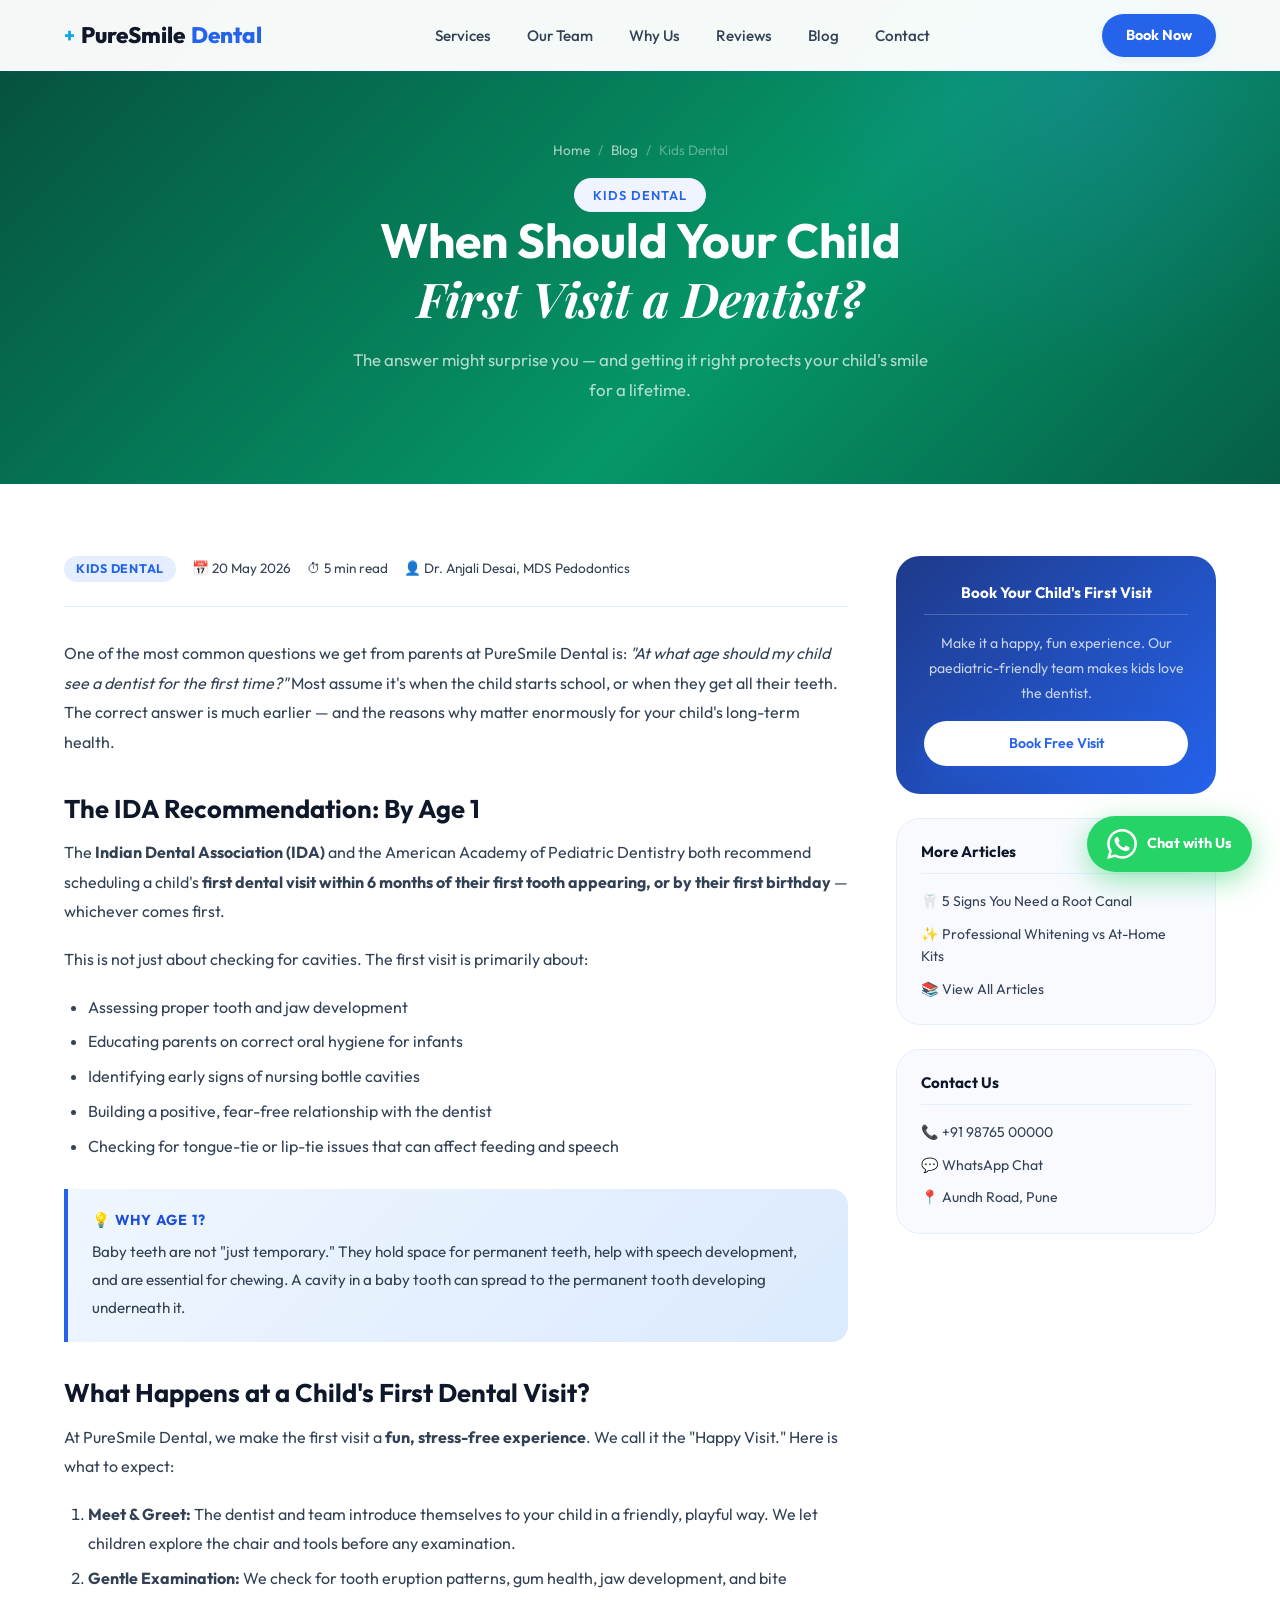
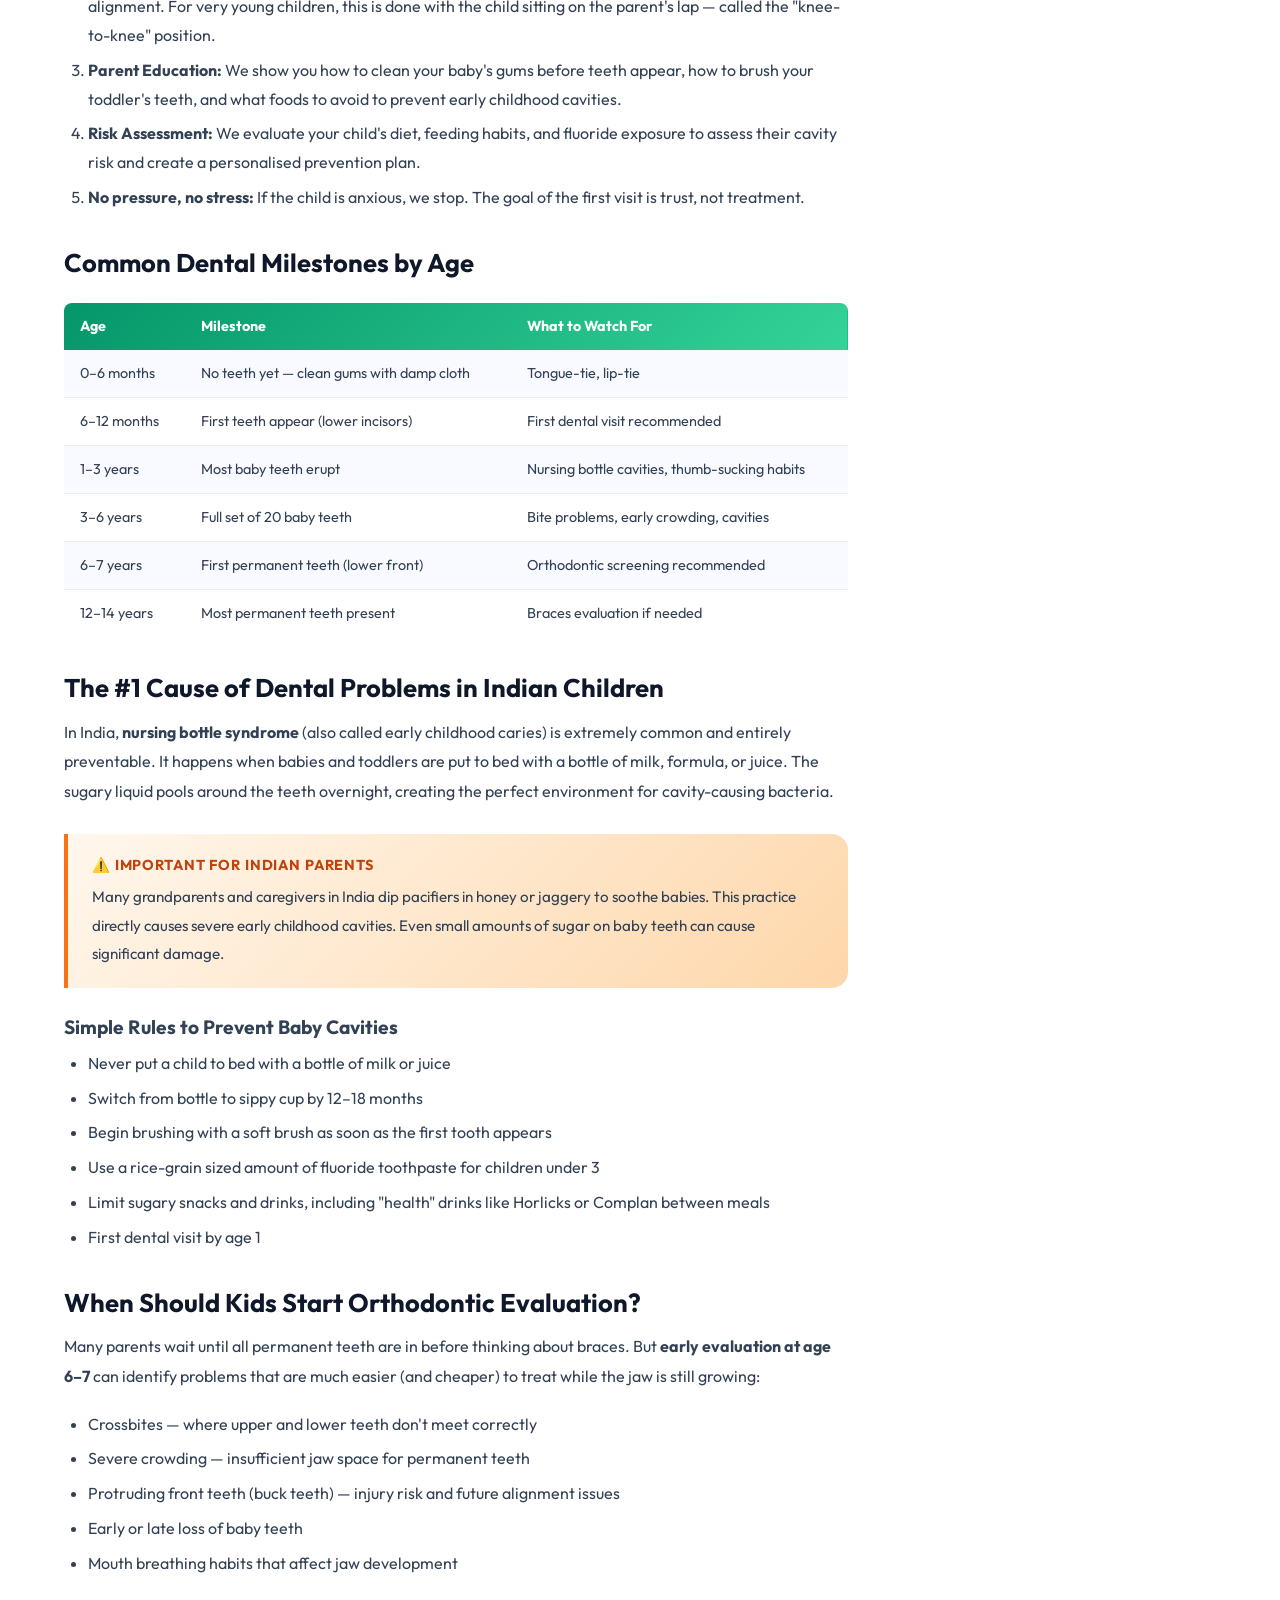
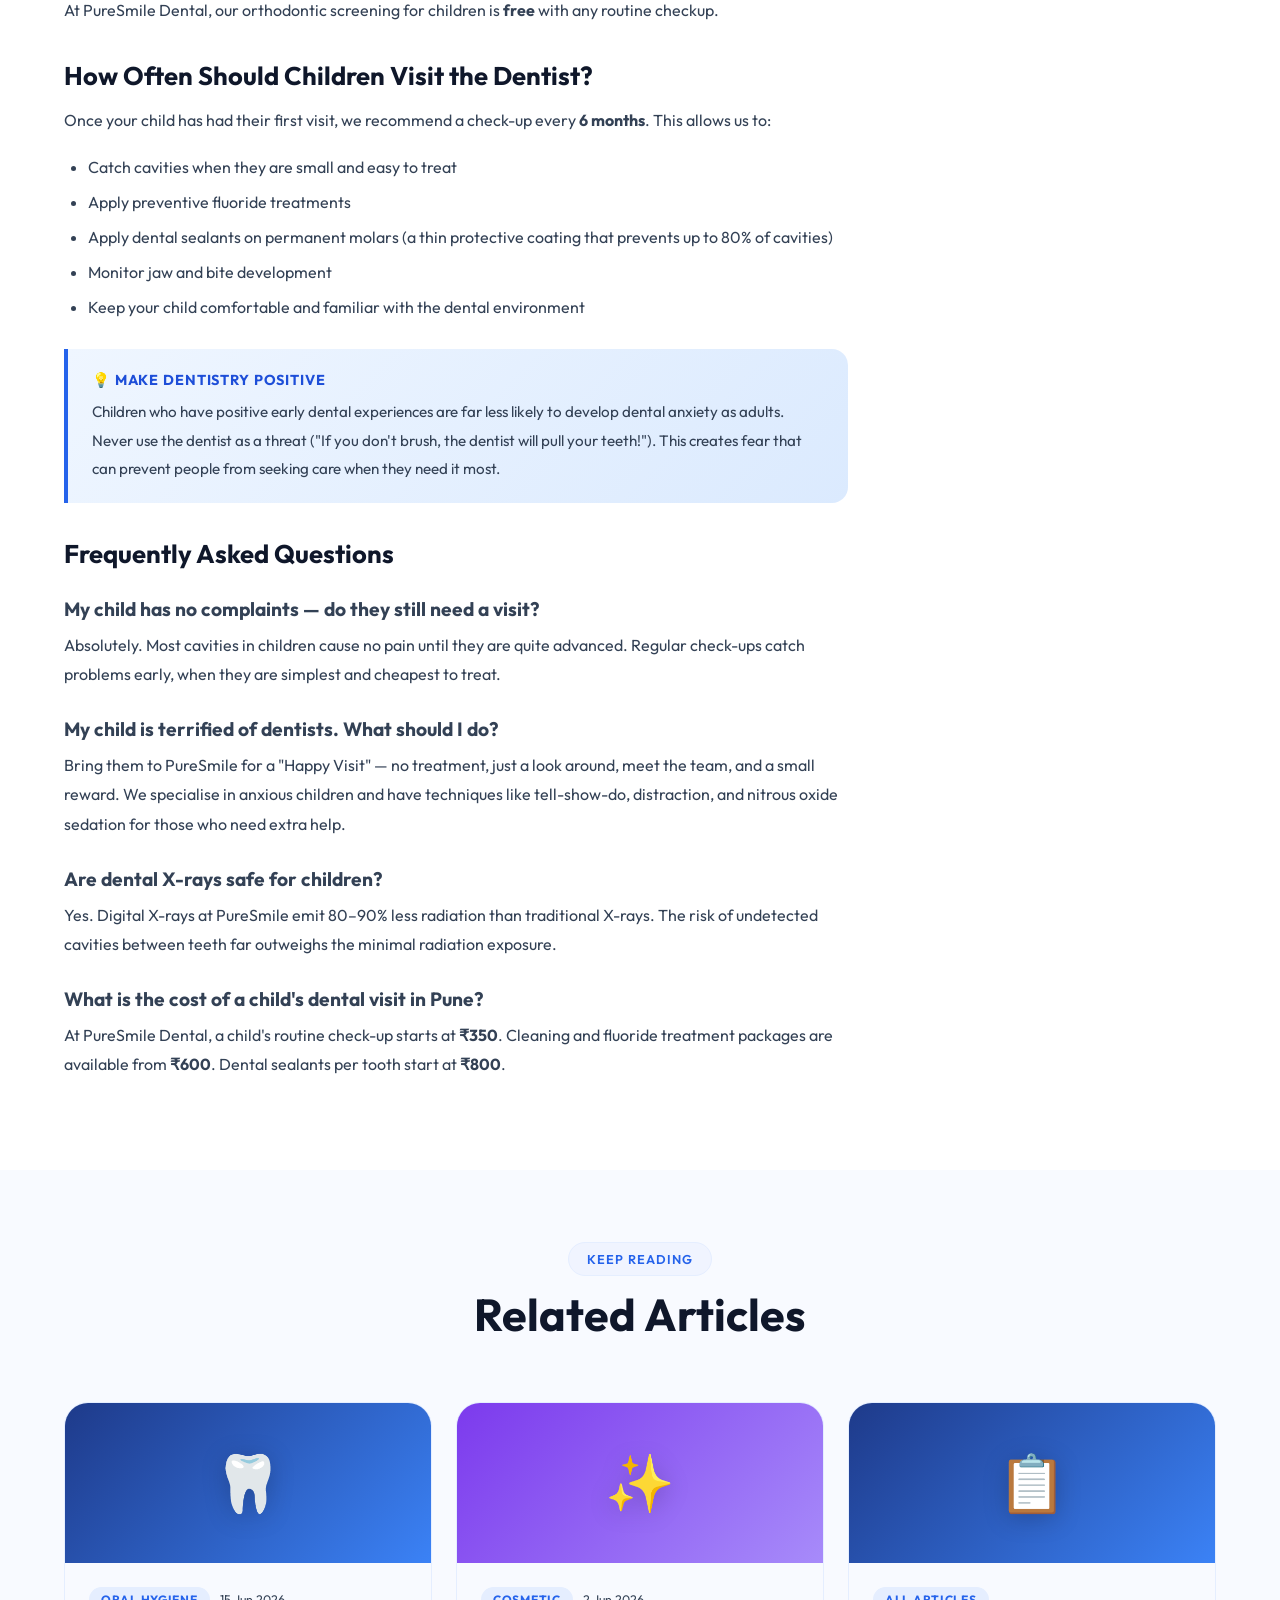
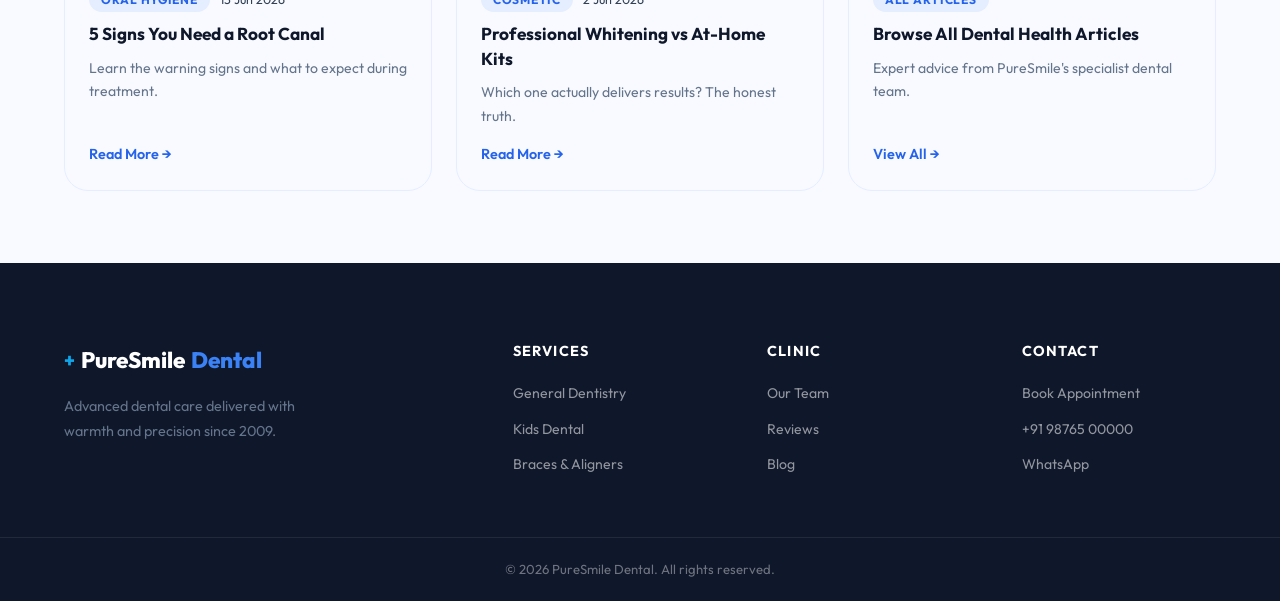
==== blog-kids-dental.html @ 4fa4e4ba "feat: add team, kids dental article, fix all index links" ====
<!DOCTYPE html>
<html lang="en">
<head>
  <meta charset="UTF-8" /><meta name="viewport" content="width=device-width, initial-scale=1.0" />
  <title>When Should Your Child First Visit a Dentist? | PureSmile Dental Pune</title>
  <meta name="description" content="The Indian Dental Association recommends a child's first dental visit by age 1. Learn why early dental care prevents cavities, fixes bite issues, and builds lifelong oral health habits." />
  <link rel="preconnect" href="https://fonts.googleapis.com" />
  <link href="https://fonts.googleapis.com/css2?family=Outfit:wght@300;400;500;600;700;800&family=Playfair+Display:ital,wght@0,600;1,600&display=swap" rel="stylesheet" />
  <link rel="stylesheet" href="style.css" /><link rel="stylesheet" href="inner.css" />
</head>
<body>
  <nav class="nav inner-nav" id="navbar">
    <div class="nav-container">
      <a href="index.html" class="nav-logo"><span class="logo-icon">+</span> PureSmile<span class="logo-accent">Dental</span></a>
      <ul class="nav-links" id="navLinks">
        <li><a href="index.html#services">Services</a></li>
        <li><a href="team.html">Our Team</a></li>
        <li><a href="index.html#why-us">Why Us</a></li>
        <li><a href="index.html#testimonials">Reviews</a></li>
        <li><a href="blog.html">Blog</a></li>
        <li><a href="index.html#contact">Contact</a></li>
      </ul>
      <a href="index.html#booking" class="nav-cta">Book Now</a>
      <button class="nav-hamburger" id="hamburger" aria-label="Open menu"><span></span><span></span><span></span></button>
    </div>
  </nav>

  <div class="page-hero" style="background:linear-gradient(135deg,#064E3B 0%,#059669 60%,#065F46 100%);">
    <div class="container">
      <div class="breadcrumb"><a href="index.html">Home</a><span>/</span><a href="blog.html">Blog</a><span>/</span><span>Kids Dental</span></div>
      <span class="section-tag">Kids Dental</span>
      <h1>When Should Your Child<br/><em style="font-family:'Playfair Display',serif;">First Visit a Dentist?</em></h1>
      <p>The answer might surprise you — and getting it right protects your child's smile for a lifetime.</p>
    </div>
  </div>

  <div class="container">
    <div class="article-wrap">
      <article class="article-body">
        <div class="article-meta-bar">
          <span class="blog-tag">Kids Dental</span>
          <span class="meta-item">&#x1F4C5; 20 May 2026</span>
          <span class="meta-item">&#x23F1; 5 min read</span>
          <span class="meta-item">&#x1F464; Dr. Anjali Desai, MDS Pedodontics</span>
        </div>

        <p>One of the most common questions we get from parents at PureSmile Dental is: <em>"At what age should my child see a dentist for the first time?"</em> Most assume it's when the child starts school, or when they get all their teeth. The correct answer is much earlier — and the reasons why matter enormously for your child's long-term health.</p>

        <h2>The IDA Recommendation: By Age 1</h2>
        <p>The <strong>Indian Dental Association (IDA)</strong> and the American Academy of Pediatric Dentistry both recommend scheduling a child's <strong>first dental visit within 6 months of their first tooth appearing, or by their first birthday</strong> — whichever comes first.</p>
        <p>This is not just about checking for cavities. The first visit is primarily about:</p>
        <ul>
          <li>Assessing proper tooth and jaw development</li>
          <li>Educating parents on correct oral hygiene for infants</li>
          <li>Identifying early signs of nursing bottle cavities</li>
          <li>Building a positive, fear-free relationship with the dentist</li>
          <li>Checking for tongue-tie or lip-tie issues that can affect feeding and speech</li>
        </ul>

        <div class="article-tip">
          <strong>&#x1F4A1; Why Age 1?</strong>
          <p>Baby teeth are not "just temporary." They hold space for permanent teeth, help with speech development, and are essential for chewing. A cavity in a baby tooth can spread to the permanent tooth developing underneath it.</p>
        </div>

        <h2>What Happens at a Child's First Dental Visit?</h2>
        <p>At PureSmile Dental, we make the first visit a <strong>fun, stress-free experience</strong>. We call it the "Happy Visit." Here is what to expect:</p>
        <ol>
          <li><strong>Meet &amp; Greet:</strong> The dentist and team introduce themselves to your child in a friendly, playful way. We let children explore the chair and tools before any examination.</li>
          <li><strong>Gentle Examination:</strong> We check for tooth eruption patterns, gum health, jaw development, and bite alignment. For very young children, this is done with the child sitting on the parent's lap — called the "knee-to-knee" position.</li>
          <li><strong>Parent Education:</strong> We show you how to clean your baby's gums before teeth appear, how to brush your toddler's teeth, and what foods to avoid to prevent early childhood cavities.</li>
          <li><strong>Risk Assessment:</strong> We evaluate your child's diet, feeding habits, and fluoride exposure to assess their cavity risk and create a personalised prevention plan.</li>
          <li><strong>No pressure, no stress:</strong> If the child is anxious, we stop. The goal of the first visit is trust, not treatment.</li>
        </ol>

        <h2>Common Dental Milestones by Age</h2>
        <div style="overflow-x:auto;margin:24px 0;">
          <table style="width:100%;border-collapse:collapse;font-size:0.9rem;">
            <thead><tr style="background:linear-gradient(135deg,#059669,#34D399);color:white;">
              <th style="padding:12px 16px;text-align:left;border-radius:8px 0 0 0;">Age</th>
              <th style="padding:12px 16px;text-align:left;">Milestone</th>
              <th style="padding:12px 16px;text-align:left;border-radius:0 8px 0 0;">What to Watch For</th>
            </tr></thead>
            <tbody>
              <tr style="background:var(--off-white);"><td style="padding:12px 16px;border-bottom:1px solid var(--gray-100);">0–6 months</td><td style="padding:12px 16px;border-bottom:1px solid var(--gray-100);">No teeth yet — clean gums with damp cloth</td><td style="padding:12px 16px;border-bottom:1px solid var(--gray-100);">Tongue-tie, lip-tie</td></tr>
              <tr><td style="padding:12px 16px;border-bottom:1px solid var(--gray-100);">6–12 months</td><td style="padding:12px 16px;border-bottom:1px solid var(--gray-100);">First teeth appear (lower incisors)</td><td style="padding:12px 16px;border-bottom:1px solid var(--gray-100);">First dental visit recommended</td></tr>
              <tr style="background:var(--off-white);"><td style="padding:12px 16px;border-bottom:1px solid var(--gray-100);">1–3 years</td><td style="padding:12px 16px;border-bottom:1px solid var(--gray-100);">Most baby teeth erupt</td><td style="padding:12px 16px;border-bottom:1px solid var(--gray-100);">Nursing bottle cavities, thumb-sucking habits</td></tr>
              <tr><td style="padding:12px 16px;border-bottom:1px solid var(--gray-100);">3–6 years</td><td style="padding:12px 16px;border-bottom:1px solid var(--gray-100);">Full set of 20 baby teeth</td><td style="padding:12px 16px;border-bottom:1px solid var(--gray-100);">Bite problems, early crowding, cavities</td></tr>
              <tr style="background:var(--off-white);"><td style="padding:12px 16px;border-bottom:1px solid var(--gray-100);">6–7 years</td><td style="padding:12px 16px;border-bottom:1px solid var(--gray-100);">First permanent teeth (lower front)</td><td style="padding:12px 16px;border-bottom:1px solid var(--gray-100);">Orthodontic screening recommended</td></tr>
              <tr><td style="padding:12px 16px;">12–14 years</td><td style="padding:12px 16px;">Most permanent teeth present</td><td style="padding:12px 16px;">Braces evaluation if needed</td></tr>
            </tbody>
          </table>
        </div>

        <h2>The #1 Cause of Dental Problems in Indian Children</h2>
        <p>In India, <strong>nursing bottle syndrome</strong> (also called early childhood caries) is extremely common and entirely preventable. It happens when babies and toddlers are put to bed with a bottle of milk, formula, or juice. The sugary liquid pools around the teeth overnight, creating the perfect environment for cavity-causing bacteria.</p>

        <div class="article-warning">
          <strong>&#x26A0;&#xFE0F; Important for Indian Parents</strong>
          <p>Many grandparents and caregivers in India dip pacifiers in honey or jaggery to soothe babies. This practice directly causes severe early childhood cavities. Even small amounts of sugar on baby teeth can cause significant damage.</p>
        </div>

        <h3>Simple Rules to Prevent Baby Cavities</h3>
        <ul>
          <li>Never put a child to bed with a bottle of milk or juice</li>
          <li>Switch from bottle to sippy cup by 12–18 months</li>
          <li>Begin brushing with a soft brush as soon as the first tooth appears</li>
          <li>Use a rice-grain sized amount of fluoride toothpaste for children under 3</li>
          <li>Limit sugary snacks and drinks, including "health" drinks like Horlicks or Complan between meals</li>
          <li>First dental visit by age 1</li>
        </ul>

        <h2>When Should Kids Start Orthodontic Evaluation?</h2>
        <p>Many parents wait until all permanent teeth are in before thinking about braces. But <strong>early evaluation at age 6–7</strong> can identify problems that are much easier (and cheaper) to treat while the jaw is still growing:</p>
        <ul>
          <li>Crossbites — where upper and lower teeth don't meet correctly</li>
          <li>Severe crowding — insufficient jaw space for permanent teeth</li>
          <li>Protruding front teeth (buck teeth) — injury risk and future alignment issues</li>
          <li>Early or late loss of baby teeth</li>
          <li>Mouth breathing habits that affect jaw development</li>
        </ul>
        <p>At PureSmile Dental, our orthodontic screening for children is <strong>free</strong> with any routine checkup.</p>

        <h2>How Often Should Children Visit the Dentist?</h2>
        <p>Once your child has had their first visit, we recommend a check-up every <strong>6 months</strong>. This allows us to:</p>
        <ul>
          <li>Catch cavities when they are small and easy to treat</li>
          <li>Apply preventive fluoride treatments</li>
          <li>Apply dental sealants on permanent molars (a thin protective coating that prevents up to 80% of cavities)</li>
          <li>Monitor jaw and bite development</li>
          <li>Keep your child comfortable and familiar with the dental environment</li>
        </ul>

        <div class="article-tip">
          <strong>&#x1F4A1; Make Dentistry Positive</strong>
          <p>Children who have positive early dental experiences are far less likely to develop dental anxiety as adults. Never use the dentist as a threat ("If you don't brush, the dentist will pull your teeth!"). This creates fear that can prevent people from seeking care when they need it most.</p>
        </div>

        <h2>Frequently Asked Questions</h2>
        <h3>My child has no complaints — do they still need a visit?</h3>
        <p>Absolutely. Most cavities in children cause no pain until they are quite advanced. Regular check-ups catch problems early, when they are simplest and cheapest to treat.</p>
        <h3>My child is terrified of dentists. What should I do?</h3>
        <p>Bring them to PureSmile for a "Happy Visit" — no treatment, just a look around, meet the team, and a small reward. We specialise in anxious children and have techniques like tell-show-do, distraction, and nitrous oxide sedation for those who need extra help.</p>
        <h3>Are dental X-rays safe for children?</h3>
        <p>Yes. Digital X-rays at PureSmile emit 80–90% less radiation than traditional X-rays. The risk of undetected cavities between teeth far outweighs the minimal radiation exposure.</p>
        <h3>What is the cost of a child's dental visit in Pune?</h3>
        <p>At PureSmile Dental, a child's routine check-up starts at <strong>&#x20B9;350</strong>. Cleaning and fluoride treatment packages are available from <strong>&#x20B9;600</strong>. Dental sealants per tooth start at <strong>&#x20B9;800</strong>.</p>
      </article>

      <aside class="article-sidebar">
        <div class="sidebar-card sidebar-cta">
          <h4>Book Your Child's First Visit</h4>
          <p>Make it a happy, fun experience. Our paediatric-friendly team makes kids love the dentist.</p>
          <a href="index.html#booking" class="btn btn-primary">Book Free Visit</a>
        </div>
        <div class="sidebar-card">
          <h4>More Articles</h4>
          <ul>
            <li><a href="blog-root-canal.html">&#x1F9B7; 5 Signs You Need a Root Canal</a></li>
            <li><a href="blog-whitening.html">&#x2728; Professional Whitening vs At-Home Kits</a></li>
            <li><a href="blog.html">&#x1F4DA; View All Articles</a></li>
          </ul>
        </div>
        <div class="sidebar-card">
          <h4>Contact Us</h4>
          <ul>
            <li><a href="tel:+919876500000">&#x1F4DE; +91 98765 00000</a></li>
            <li><a href="https://wa.me/919876500000" target="_blank">&#x1F4AC; WhatsApp Chat</a></li>
            <li><a href="index.html#contact">&#x1F4CD; Aundh Road, Pune</a></li>
          </ul>
        </div>
      </aside>
    </div>
  </div>

  <section class="related-section">
    <div class="container">
      <div class="section-header"><span class="section-tag">Keep Reading</span><h2>Related Articles</h2></div>
      <div class="related-grid">
        <article class="blog-card"><div class="blog-img-wrap" style="background:linear-gradient(135deg,#1E3A8A,#3B82F6);"><span class="blog-emoji">&#x1F9B7;</span></div><div class="blog-body"><div class="blog-meta"><span class="blog-tag">Oral Hygiene</span><span class="blog-date">15 Jun 2026</span></div><h3>5 Signs You Need a Root Canal</h3><p>Learn the warning signs and what to expect during treatment.</p><a href="blog-root-canal.html" class="service-link">Read More &rarr;</a></div></article>
        <article class="blog-card"><div class="blog-img-wrap" style="background:linear-gradient(135deg,#7C3AED,#A78BFA);"><span class="blog-emoji">&#x2728;</span></div><div class="blog-body"><div class="blog-meta"><span class="blog-tag">Cosmetic</span><span class="blog-date">2 Jun 2026</span></div><h3>Professional Whitening vs At-Home Kits</h3><p>Which one actually delivers results? The honest truth.</p><a href="blog-whitening.html" class="service-link">Read More &rarr;</a></div></article>
        <article class="blog-card"><div class="blog-img-wrap" style="background:linear-gradient(135deg,#1E3A8A,#3B82F6);"><span class="blog-emoji">&#x1F4CB;</span></div><div class="blog-body"><div class="blog-meta"><span class="blog-tag">All Articles</span></div><h3>Browse All Dental Health Articles</h3><p>Expert advice from PureSmile's specialist dental team.</p><a href="blog.html" class="service-link">View All &rarr;</a></div></article>
      </div>
    </div>
  </section>

  <footer class="footer"><div class="container footer-inner">
    <div class="footer-brand"><a href="index.html" class="nav-logo"><span class="logo-icon">+</span> PureSmile<span class="logo-accent">Dental</span></a><p>Advanced dental care delivered with warmth and precision since 2009.</p></div>
    <div class="footer-links"><h4>Services</h4><ul><li><a href="index.html#services">General Dentistry</a></li><li><a href="index.html#services">Kids Dental</a></li><li><a href="index.html#services">Braces &amp; Aligners</a></li></ul></div>
    <div class="footer-links"><h4>Clinic</h4><ul><li><a href="team.html">Our Team</a></li><li><a href="index.html#testimonials">Reviews</a></li><li><a href="blog.html">Blog</a></li></ul></div>
    <div class="footer-links"><h4>Contact</h4><ul><li><a href="index.html#booking">Book Appointment</a></li><li><a href="tel:+919876500000">+91 98765 00000</a></li><li><a href="https://wa.me/919876500000" target="_blank">WhatsApp</a></li></ul></div>
  </div><div class="footer-bottom"><div class="container"><p>&copy; 2026 PureSmile Dental. All rights reserved.</p></div></div></footer>
  <a href="https://wa.me/919876500000" class="whatsapp-float" target="_blank" rel="noopener"><svg xmlns="http://www.w3.org/2000/svg" width="30" height="30" viewBox="0 0 24 24" fill="white"><path d="M17.472 14.382c-.297-.149-1.758-.867-2.03-.967-.273-.099-.471-.148-.67.15-.197.297-.767.966-.94 1.164-.173.199-.347.223-.644.075-.297-.15-1.255-.463-2.39-1.475-.883-.788-1.48-1.761-1.653-2.059-.173-.297-.018-.458.13-.606.134-.133.298-.347.446-.52.149-.174.198-.298.298-.497.099-.198.05-.371-.025-.52-.075-.149-.669-1.612-.916-2.207-.242-.579-.487-.5-.669-.51-.173-.008-.371-.01-.57-.01-.198 0-.52.074-.792.372-.272.297-1.04 1.016-1.04 2.479 0 1.462 1.065 2.875 1.213 3.074.149.198 2.096 3.2 5.077 4.487.709.306 1.262.489 1.694.625.712.227 1.36.195 1.871.118.571-.085 1.758-.719 2.006-1.413.248-.694.248-1.289.173-1.413-.074-.124-.272-.198-.57-.347m-5.421 7.403h-.004a9.87 9.87 0 01-5.031-1.378l-.361-.214-3.741.982.998-3.648-.235-.374a9.86 9.86 0 01-1.51-5.26c.001-5.45 4.436-9.884 9.888-9.884 2.64 0 5.122 1.03 6.988 2.898a9.825 9.825 0 012.893 6.994c-.003 5.45-4.437 9.884-9.885 9.884m8.413-18.297A11.815 11.815 0 0012.05 0C5.495 0 .16 5.335.157 11.892c0 2.096.547 4.142 1.588 5.945L.057 24l6.305-1.654a11.882 11.882 0 005.683 1.448h.005c6.554 0 11.89-5.335 11.893-11.893a11.821 11.821 0 00-3.48-8.413Z"/></svg><span>Chat with Us</span></a>
  <script src="inner.js"></script>
</body>
</html>
---- style.css ----
/* ===========================
   RESET & BASE
   =========================== */
*, *::before, *::after { margin: 0; padding: 0; box-sizing: border-box; }

:root {
  --blue: #2563EB;
  --blue-light: #3B82F6;
  --blue-dark: #1D4ED8;
  --teal: #0EA5E9;
  --purple: #7C3AED;
  --white: #FFFFFF;
  --off-white: #F8FAFF;
  --gray-50: #F0F4FF;
  --gray-100: #E5EEFF;
  --gray-300: #94A3B8;
  --gray-500: #64748B;
  --gray-700: #334155;
  --gray-900: #0F172A;
  --font-body: 'Outfit', sans-serif;
  --font-display: 'Playfair Display', serif;
  --radius-sm: 8px;
  --radius-md: 16px;
  --radius-lg: 24px;
  --radius-xl: 32px;
  --shadow-sm: 0 2px 8px rgba(37,99,235,0.08);
  --shadow-md: 0 8px 32px rgba(37,99,235,0.12);
  --shadow-lg: 0 20px 60px rgba(37,99,235,0.18);
  --transition: all 0.3s cubic-bezier(0.4, 0, 0.2, 1);
}

html { scroll-behavior: smooth; }

body {
  font-family: var(--font-body);
  background: var(--white);
  color: var(--gray-700);
  line-height: 1.6;
  overflow-x: hidden;
}

.container { max-width: 1200px; margin: 0 auto; padding: 0 24px; }
.section { padding: 100px 0; }

/* ===========================
   TYPOGRAPHY
   =========================== */
h1, h2, h3, h4 { font-weight: 700; line-height: 1.2; color: var(--gray-900); }
h1 { font-size: clamp(2.5rem, 5vw, 4.5rem); }
h2 { font-size: clamp(2rem, 3.5vw, 3rem); }
h3 { font-size: 1.35rem; }
p { color: var(--gray-500); line-height: 1.75; }
a { text-decoration: none; color: inherit; }

/* ===========================
   SECTION HEADER
   =========================== */
.section-header { text-align: center; max-width: 640px; margin: 0 auto 60px; }
.section-header h2 { margin: 12px 0 16px; }
.section-header p { font-size: 1.1rem; }
.section-header.light h2, .section-header.light p { color: var(--white); }
.section-header.light .section-tag { background: rgba(255,255,255,0.15); color: var(--white); border-color: rgba(255,255,255,0.3); }

.section-tag {
  display: inline-block;
  padding: 6px 18px;
  background: var(--gray-50);
  color: var(--blue);
  border: 1px solid var(--gray-100);
  border-radius: 100px;
  font-size: 0.8rem;
  font-weight: 600;
  letter-spacing: 0.08em;
  text-transform: uppercase;
}

/* ===========================
   BUTTONS
   =========================== */
.btn {
  display: inline-flex;
  align-items: center;
  gap: 8px;
  padding: 14px 28px;
  border-radius: 100px;
  font-family: var(--font-body);
  font-size: 1rem;
  font-weight: 600;
  cursor: pointer;
  border: none;
  transition: var(--transition);
}
.btn-primary {
  background: linear-gradient(135deg, var(--blue), var(--teal));
  color: var(--white);
  box-shadow: 0 8px 24px rgba(37,99,235,0.35);
}
.btn-primary:hover { transform: translateY(-2px); box-shadow: 0 12px 32px rgba(37,99,235,0.45); }
.btn-primary:active { transform: translateY(0); }
.btn-ghost {
  background: rgba(255,255,255,0.12);
  color: var(--white);
  border: 2px solid rgba(255,255,255,0.35);
  backdrop-filter: blur(8px);
}
.btn-ghost:hover { background: rgba(255,255,255,0.2); border-color: rgba(255,255,255,0.6); }
.btn-full { width: 100%; justify-content: center; }

/* ===========================
   NAV
   =========================== */
.nav {
  position: fixed;
  top: 0; left: 0; right: 0;
  z-index: 1000;
  padding: 20px 0;
  transition: var(--transition);
}
.nav.scrolled {
  background: rgba(255,255,255,0.92);
  backdrop-filter: blur(20px);
  -webkit-backdrop-filter: blur(20px);
  padding: 12px 0;
  box-shadow: var(--shadow-sm);
}
.nav-container { max-width: 1200px; margin: 0 auto; padding: 0 24px; display: flex; align-items: center; gap: 32px; }

.nav-logo {
  font-size: 1.4rem;
  font-weight: 800;
  color: var(--white);
  display: flex;
  align-items: center;
  gap: 6px;
  transition: var(--transition);
}
.nav.scrolled .nav-logo { color: var(--gray-900); }
.logo-icon { color: var(--teal); font-size: 1.2rem; }
.logo-accent { color: var(--blue-light); }
.nav.scrolled .logo-accent { color: var(--blue); }

.nav-links { display: flex; list-style: none; gap: 8px; margin: 0 auto; }
.nav-links a {
  padding: 8px 14px;
  border-radius: 100px;
  font-weight: 500;
  color: rgba(255,255,255,0.85);
  transition: var(--transition);
  font-size: 0.95rem;
}
.nav-links a:hover { color: var(--white); background: rgba(255,255,255,0.1); }
.nav.scrolled .nav-links a { color: var(--gray-600); }
.nav.scrolled .nav-links a:hover { color: var(--blue); background: var(--gray-50); }

.nav-cta {
  background: var(--white);
  color: var(--blue);
  padding: 10px 24px;
  border-radius: 100px;
  font-weight: 700;
  font-size: 0.9rem;
  transition: var(--transition);
  white-space: nowrap;
  box-shadow: var(--shadow-sm);
}
.nav-cta:hover { transform: translateY(-1px); box-shadow: var(--shadow-md); }
.nav.scrolled .nav-cta { background: var(--blue); color: var(--white); }

.nav-hamburger { display: none; flex-direction: column; gap: 5px; background: none; border: none; cursor: pointer; padding: 4px; }
.nav-hamburger span { display: block; width: 24px; height: 2px; background: var(--white); border-radius: 2px; transition: var(--transition); }
.nav.scrolled .nav-hamburger span { background: var(--gray-900); }

/* ===========================
   HERO
   =========================== */
.hero {
  min-height: 100vh;
  display: flex;
  align-items: center;
  position: relative;
  overflow: hidden;
  background: linear-gradient(135deg, #0F172A 0%, #1E3A5F 40%, #1a2f6b 70%, #0c1951 100%);
  padding: 120px 0 60px;
  gap: 60px;
  max-width: 100%;
}

.hero::before {
  content: '';
  position: absolute;
  width: 800px; height: 800px;
  background: radial-gradient(circle, rgba(59,130,246,0.25) 0%, transparent 65%);
  top: -200px; right: -100px;
  pointer-events: none;
}
.hero::after {
  content: '';
  position: absolute;
  width: 600px; height: 600px;
  background: radial-gradient(circle, rgba(14,165,233,0.2) 0%, transparent 65%);
  bottom: -100px; left: -100px;
  pointer-events: none;
}

.hero-bg-overlay {
  position: absolute; inset: 0;
  background: url('data:image/svg+xml,<svg xmlns="http://www.w3.org/2000/svg" viewBox="0 0 100 100"><circle cx="20" cy="20" r="1" fill="rgba(255,255,255,0.05)"/><circle cx="80" cy="50" r="1.5" fill="rgba(255,255,255,0.04)"/><circle cx="50" cy="80" r="1" fill="rgba(255,255,255,0.03)"/></svg>');
  pointer-events: none;
}

.hero-content {
  position: relative;
  z-index: 2;
  flex: 1;
  padding: 0 max(24px, calc((100vw - 1200px) / 2));
  max-width: 660px;
  margin-left: max(24px, calc((100vw - 1200px) / 2));
}

.hero-badge {
  display: inline-flex;
  align-items: center;
  gap: 8px;
  padding: 8px 18px;
  background: rgba(255,255,255,0.1);
  backdrop-filter: blur(12px);
  border: 1px solid rgba(255,255,255,0.2);
  border-radius: 100px;
  color: #93C5FD;
  font-size: 0.85rem;
  font-weight: 600;
  letter-spacing: 0.04em;
  margin-bottom: 24px;
}
.hero-badge::before { content: '⭐'; }

.hero-title {
  font-size: clamp(2.8rem, 5.5vw, 4.8rem);
  font-weight: 800;
  color: var(--white);
  line-height: 1.1;
  margin-bottom: 24px;
}
.hero-title em {
  font-family: var(--font-display);
  font-style: italic;
  background: linear-gradient(135deg, #60A5FA, #34D399);
  -webkit-background-clip: text;
  -webkit-text-fill-color: transparent;
  background-clip: text;
}

.hero-subtitle {
  font-size: 1.15rem;
  color: rgba(255,255,255,0.72);
  max-width: 520px;
  margin-bottom: 36px;
  line-height: 1.75;
}

.hero-actions { display: flex; gap: 16px; flex-wrap: wrap; margin-bottom: 48px; }

.hero-stats { display: flex; align-items: center; gap: 24px; }
.stat { display: flex; flex-direction: column; }
.stat-num { font-size: 2rem; font-weight: 800; color: var(--white); line-height: 1; }
.stat > span:nth-child(2) { font-size: 1.5rem; font-weight: 800; color: var(--teal); line-height: 1; display: inline; }
.stat-label { font-size: 0.75rem; color: rgba(255,255,255,0.55); font-weight: 500; margin-top: 4px; text-transform: uppercase; letter-spacing: 0.06em; }
.stat-divider { width: 1px; height: 40px; background: rgba(255,255,255,0.15); }

/* Fix stat num and + symbol display */
.stat { flex-direction: row; flex-wrap: wrap; align-items: flex-end; gap: 0; }
.stat-num { line-height: 1; }
.stat > span:nth-child(2) { font-size: 1.6rem; color: #34D399; font-weight: 800; margin-bottom: 1px; }
.stat-label { width: 100%; font-size: 0.72rem; color: rgba(255,255,255,0.5); margin-top: 3px; text-transform: uppercase; letter-spacing: 0.06em; }

.hero-image-wrap {
  position: relative;
  flex: 0 0 480px;
  height: 580px;
  margin-right: max(24px, calc((100vw - 1200px) / 2));
  z-index: 2;
}

.hero-image-glow {
  position: absolute;
  inset: -20px;
  background: radial-gradient(ellipse, rgba(59,130,246,0.35) 0%, transparent 70%);
  border-radius: 50%;
  filter: blur(40px);
}

.hero-image {
  width: 100%;
  height: 100%;
  object-fit: cover;
  object-position: top;
  border-radius: var(--radius-xl);
  box-shadow: 0 40px 80px rgba(0,0,0,0.4);
  display: block;
}

.hero-card {
  position: absolute;
  bottom: 60px;
  left: -30px;
  display: flex;
  align-items: center;
  gap: 14px;
  background: rgba(255,255,255,0.95);
  backdrop-filter: blur(20px);
  border-radius: var(--radius-md);
  padding: 14px 20px;
  box-shadow: var(--shadow-lg);
}
.hero-card-icon { font-size: 1.8rem; }
.hero-card strong { display: block; font-size: 0.9rem; color: var(--gray-900); }
.hero-card small { color: var(--gray-500); font-size: 0.78rem; }

.hero-card-2 {
  position: absolute;
  top: 40px;
  right: -20px;
  display: flex;
  align-items: center;
  gap: 8px;
  background: linear-gradient(135deg, var(--blue), var(--teal));
  color: var(--white);
  padding: 10px 18px;
  border-radius: 100px;
  font-size: 0.88rem;
  font-weight: 700;
  box-shadow: 0 8px 24px rgba(37,99,235,0.4);
}

.scroll-indicator {
  position: absolute;
  bottom: 32px;
  left: 50%;
  transform: translateX(-50%);
  width: 28px; height: 44px;
  border: 2px solid rgba(255,255,255,0.3);
  border-radius: 100px;
  display: flex;
  justify-content: center;
  align-items: flex-start;
  padding-top: 6px;
}
.scroll-dot {
  width: 5px; height: 10px;
  background: rgba(255,255,255,0.7);
  border-radius: 100px;
  animation: scrollBounce 1.8s infinite;
}

/* ===========================
   TRUST BAR
   =========================== */
.trust-bar {
  background: linear-gradient(135deg, var(--blue-dark), var(--blue));
  padding: 20px 0;
}
.trust-items { display: flex; justify-content: center; flex-wrap: wrap; gap: 0; }
.trust-item {
  display: flex;
  align-items: center;
  gap: 10px;
  padding: 12px 32px;
  color: rgba(255,255,255,0.9);
  font-weight: 500;
  font-size: 0.9rem;
  border-right: 1px solid rgba(255,255,255,0.15);
}
.trust-item:last-child { border-right: none; }
.trust-icon { font-size: 1.2rem; }

/* ===========================
   SERVICES
   =========================== */
.services { background: var(--off-white); }
.services-grid { display: grid; grid-template-columns: repeat(3, 1fr); gap: 24px; }

.service-card {
  background: var(--white);
  border-radius: var(--radius-lg);
  padding: 36px 28px;
  border: 1px solid var(--gray-100);
  position: relative;
  transition: var(--transition);
  cursor: default;
}
.service-card:hover {
  transform: translateY(-6px);
  box-shadow: var(--shadow-lg);
  border-color: transparent;
}
.service-card.featured {
  background: linear-gradient(145deg, #1E3A8A, #1D4ED8);
  border-color: transparent;
  color: var(--white);
}
.service-card.featured h3, .service-card.featured p { color: rgba(255,255,255,0.9); }
.service-card.featured .service-link { color: #93C5FD; }

.service-badge {
  position: absolute;
  top: -12px;
  left: 28px;
  background: linear-gradient(135deg, #F59E0B, #EF4444);
  color: var(--white);
  font-size: 0.72rem;
  font-weight: 700;
  padding: 4px 14px;
  border-radius: 100px;
  letter-spacing: 0.05em;
}

.service-icon-wrap {
  width: 60px; height: 60px;
  background: color-mix(in srgb, var(--c) 12%, transparent);
  border-radius: var(--radius-md);
  display: flex;
  align-items: center;
  justify-content: center;
  margin-bottom: 20px;
  border: 1px solid color-mix(in srgb, var(--c) 20%, transparent);
}
.service-icon { font-size: 1.6rem; }
.service-card h3 { margin-bottom: 12px; font-size: 1.2rem; }
.service-card p { font-size: 0.92rem; margin-bottom: 20px; }
.service-link { color: var(--blue); font-weight: 600; font-size: 0.9rem; transition: var(--transition); }
.service-link:hover { gap: 4px; opacity: 0.8; }

/* ===========================
   ABOUT
   =========================== */
.about { background: var(--white); }
.about-container { display: grid; grid-template-columns: 1fr 1fr; gap: 80px; align-items: center; }

.about-image-wrap { position: relative; }
.about-img { width: 100%; border-radius: var(--radius-xl); box-shadow: var(--shadow-lg); display: block; }

.about-exp-badge {
  position: absolute;
  bottom: 30px;
  right: -20px;
  background: linear-gradient(135deg, var(--blue), var(--teal));
  color: var(--white);
  padding: 20px 24px;
  border-radius: var(--radius-lg);
  text-align: center;
  box-shadow: var(--shadow-lg);
}
.exp-num { display: block; font-size: 2.5rem; font-weight: 800; line-height: 1; }
.exp-text { font-size: 0.8rem; font-weight: 500; opacity: 0.9; line-height: 1.4; }

.about-content .section-tag { margin-bottom: 16px; }
.about-content h2 { margin-bottom: 20px; }
.about-lead { font-size: 1.1rem; color: var(--gray-600); margin-bottom: 32px; }

.about-features { display: flex; flex-direction: column; gap: 24px; margin-bottom: 36px; }
.about-feature { display: flex; gap: 16px; align-items: flex-start; }
.about-feature-icon { font-size: 1.6rem; flex-shrink: 0; margin-top: 2px; }
.about-feature strong { display: block; color: var(--gray-900); font-size: 1rem; margin-bottom: 4px; }
.about-feature p { font-size: 0.9rem; color: var(--gray-500); margin: 0; }

/* ===========================
   WHY US
   =========================== */
.why-us { position: relative; overflow: hidden; padding: 100px 0; }
.why-us-bg {
  position: absolute;
  inset: 0;
  background: linear-gradient(135deg, #0F172A 0%, #1E3A8A 50%, #0F172A 100%);
}
.why-us .container { position: relative; z-index: 2; }

.why-grid { display: grid; grid-template-columns: repeat(3, 1fr); gap: 24px; }
.why-card {
  background: rgba(255,255,255,0.05);
  border: 1px solid rgba(255,255,255,0.1);
  border-radius: var(--radius-lg);
  padding: 32px 28px;
  transition: var(--transition);
  backdrop-filter: blur(8px);
}
.why-card:hover {
  background: rgba(255,255,255,0.1);
  border-color: rgba(255,255,255,0.2);
  transform: translateY(-4px);
}
.why-num { font-size: 3rem; font-weight: 800; color: rgba(59,130,246,0.3); line-height: 1; margin-bottom: 12px; font-family: var(--font-display); }
.why-card h3 { color: var(--white); margin-bottom: 12px; font-size: 1.15rem; }
.why-card p { color: rgba(255,255,255,0.6); font-size: 0.9rem; }

/* ===========================
   TESTIMONIALS
   =========================== */
.testimonials { background: var(--off-white); overflow: hidden; }
.testimonials-track {
  display: flex;
  gap: 24px;
  transition: transform 0.5s cubic-bezier(0.4, 0, 0.2, 1);
  overflow: hidden;
}

.testimonial-card {
  background: var(--white);
  border-radius: var(--radius-lg);
  padding: 36px 32px;
  border: 1px solid var(--gray-100);
  min-width: calc(33.333% - 16px);
  flex-shrink: 0;
  box-shadow: var(--shadow-sm);
  transition: var(--transition);
}
.testimonial-card:hover { box-shadow: var(--shadow-md); transform: translateY(-4px); }

.stars { color: #F59E0B; font-size: 1.1rem; letter-spacing: 2px; margin-bottom: 16px; }
.testimonial-text { font-size: 0.95rem; color: var(--gray-600); line-height: 1.75; margin-bottom: 24px; font-style: italic; }

.testimonial-author { display: flex; align-items: center; gap: 14px; }
.author-avatar {
  width: 44px; height: 44px;
  border-radius: 50%;
  display: flex;
  align-items: center;
  justify-content: center;
  color: var(--white);
  font-weight: 700;
  font-size: 1rem;
  flex-shrink: 0;
}
.testimonial-author strong { display: block; font-size: 0.9rem; color: var(--gray-900); }
.testimonial-author small { color: var(--gray-400); font-size: 0.8rem; }

.testimonials-controls { display: flex; justify-content: center; align-items: center; gap: 16px; margin-top: 36px; }
.t-btn {
  width: 44px; height: 44px;
  border-radius: 50%;
  border: 2px solid var(--gray-200);
  background: var(--white);
  color: var(--gray-700);
  font-size: 1.1rem;
  cursor: pointer;
  transition: var(--transition);
  display: flex;
  align-items: center;
  justify-content: center;
}
.t-btn:hover { background: var(--blue); color: var(--white); border-color: var(--blue); }
.t-dots { display: flex; gap: 8px; }
.t-dot {
  width: 8px; height: 8px;
  border-radius: 50%;
  background: var(--gray-200);
  cursor: pointer;
  transition: var(--transition);
}
.t-dot.active { background: var(--blue); width: 24px; border-radius: 4px; }

/* ===========================
   BOOKING
   =========================== */
.booking { position: relative; overflow: hidden; }
.booking-bg {
  position: absolute; inset: 0;
  background: linear-gradient(135deg, #EFF6FF 0%, #DBEAFE 50%, #EDE9FE 100%);
}
.booking-container {
  display: grid;
  grid-template-columns: 1fr 1fr;
  gap: 80px;
  align-items: center;
  position: relative;
  z-index: 2;
}

.booking-content .section-tag { margin-bottom: 16px; }
.booking-content h2 { margin-bottom: 16px; }
.booking-content p { font-size: 1.05rem; margin-bottom: 28px; }

.booking-perks { display: flex; flex-direction: column; gap: 12px; }
.booking-perks span { display: flex; align-items: center; gap: 10px; font-weight: 600; color: var(--gray-800); font-size: 0.95rem; }

.booking-form-wrap { position: relative; }

.booking-form {
  background: var(--white);
  border-radius: var(--radius-xl);
  padding: 40px;
  box-shadow: var(--shadow-lg);
  border: 1px solid var(--gray-100);
}
.booking-form h3 { margin-bottom: 24px; font-size: 1.5rem; }

.form-row { display: grid; grid-template-columns: 1fr 1fr; gap: 16px; }
.form-group { display: flex; flex-direction: column; gap: 6px; margin-bottom: 16px; }
.form-group label { font-size: 0.85rem; font-weight: 600; color: var(--gray-700); }
.form-group input,
.form-group select {
  padding: 12px 16px;
  border: 2px solid var(--gray-100);
  border-radius: var(--radius-sm);
  font-family: var(--font-body);
  font-size: 0.95rem;
  color: var(--gray-900);
  background: var(--off-white);
  transition: var(--transition);
  outline: none;
  width: 100%;
}
.form-group input:focus,
.form-group select:focus { border-color: var(--blue); background: var(--white); box-shadow: 0 0 0 3px rgba(37,99,235,0.1); }
.form-group select { appearance: none; cursor: pointer; }

.form-note { text-align: center; font-size: 0.8rem; color: var(--gray-400); margin-top: 12px; }

.booking-success {
  background: var(--white);
  border-radius: var(--radius-xl);
  padding: 60px 40px;
  box-shadow: var(--shadow-lg);
  text-align: center;
}
.success-icon { font-size: 4rem; margin-bottom: 16px; }
.booking-success h3 { font-size: 1.8rem; margin-bottom: 12px; }
.booking-success p { font-size: 1rem; }

/* ===========================
   CONTACT
   =========================== */
.contact { background: var(--off-white); }
.contact-grid { display: grid; grid-template-columns: repeat(4, 1fr); gap: 24px; }
.contact-card {
  background: var(--white);
  border-radius: var(--radius-lg);
  padding: 32px 24px;
  text-align: center;
  border: 1px solid var(--gray-100);
  transition: var(--transition);
}
.contact-card:hover { transform: translateY(-4px); box-shadow: var(--shadow-md); border-color: var(--blue-light); }
.contact-icon { font-size: 2rem; margin-bottom: 16px; }
.contact-card h3 { font-size: 1rem; margin-bottom: 8px; }
.contact-card p { font-size: 0.88rem; line-height: 1.6; }
.contact-card a { color: var(--blue); font-weight: 500; }
.contact-card a:hover { text-decoration: underline; }

/* ===========================
   FOOTER
   =========================== */
.footer { background: var(--gray-900); color: rgba(255,255,255,0.7); padding: 80px 0 0; }
.footer-inner { display: grid; grid-template-columns: 2fr 1fr 1fr 1fr; gap: 60px; padding-bottom: 60px; }

.footer .nav-logo { color: var(--white); margin-bottom: 16px; }
.footer-brand p { font-size: 0.9rem; line-height: 1.7; max-width: 260px; }
.footer-social { display: flex; gap: 12px; margin-top: 20px; }
.footer-social a {
  width: 36px; height: 36px;
  border-radius: 50%;
  border: 1px solid rgba(255,255,255,0.15);
  display: flex;
  align-items: center;
  justify-content: center;
  font-size: 0.85rem;
  font-weight: 700;
  color: rgba(255,255,255,0.6);
  transition: var(--transition);
}
.footer-social a:hover { background: var(--blue); border-color: var(--blue); color: var(--white); }

.footer-links h4 { color: var(--white); font-size: 0.9rem; font-weight: 700; margin-bottom: 20px; text-transform: uppercase; letter-spacing: 0.08em; }
.footer-links ul { list-style: none; display: flex; flex-direction: column; gap: 10px; }
.footer-links li a { font-size: 0.88rem; color: rgba(255,255,255,0.55); transition: var(--transition); }
.footer-links li a:hover { color: var(--white); padding-left: 4px; }

.footer-bottom {
  border-top: 1px solid rgba(255,255,255,0.08);
  padding: 20px 0;
}
.footer-bottom p { font-size: 0.82rem; color: rgba(255,255,255,0.4); text-align: center; }
.footer-bottom a { color: rgba(255,255,255,0.6); }
.footer-bottom a:hover { color: var(--white); }

/* ===========================
   ANIMATIONS
   =========================== */
@keyframes fadeUp {
  from { opacity: 0; transform: translateY(30px); }
  to { opacity: 1; transform: translateY(0); }
}
@keyframes slideRight {
  from { opacity: 0; transform: translateX(60px); }
  to { opacity: 1; transform: translateX(0); }
}
@keyframes float {
  0%, 100% { transform: translateY(0); }
  50% { transform: translateY(-12px); }
}
@keyframes scrollBounce {
  0%, 100% { transform: translateY(0); opacity: 1; }
  50% { transform: translateY(10px); opacity: 0.4; }
}
@keyframes countUp { from { opacity: 0; } to { opacity: 1; } }

.animate-fade-up { opacity: 0; animation: fadeUp 0.7s ease forwards; }
.animate-slide-right { opacity: 0; animation: slideRight 0.8s ease 0.3s forwards; }
.delay-1 { animation-delay: 0.15s; }
.delay-2 { animation-delay: 0.3s; }
.delay-3 { animation-delay: 0.45s; }
.delay-4 { animation-delay: 0.6s; }

.floating { animation: float 4s ease-in-out infinite; }
.floating-delay { animation: float 4s ease-in-out 1s infinite; }

/* Scroll-triggered reveal */
.reveal { opacity: 0; transform: translateY(40px); transition: opacity 0.7s ease, transform 0.7s ease; }
.reveal.visible { opacity: 1; transform: translateY(0); }

/* ===========================
   RESPONSIVE
   =========================== */
@media (max-width: 1024px) {
  .services-grid { grid-template-columns: repeat(2, 1fr); }
  .why-grid { grid-template-columns: repeat(2, 1fr); }
  .about-container { grid-template-columns: 1fr; gap: 48px; }
  .about-image-wrap { max-width: 500px; margin: 0 auto; }
  .booking-container { grid-template-columns: 1fr; gap: 48px; }
  .contact-grid { grid-template-columns: repeat(2, 1fr); }
  .footer-inner { grid-template-columns: 1fr 1fr; gap: 40px; }
  .hero { flex-direction: column; padding: 140px 0 80px; }
  .hero-image-wrap { flex: none; width: 100%; max-width: 400px; height: 400px; margin: 0 auto; }
  .hero-content { margin-left: 0; padding: 0 24px; max-width: 100%; text-align: center; }
  .hero-actions { justify-content: center; }
  .hero-stats { justify-content: center; }
}

@media (max-width: 768px) {
  .section { padding: 72px 0; }
  .nav-links { display: none; }
  .nav-cta { display: none; }
  .nav-hamburger { display: flex; }
  .nav-links.open { display: flex; flex-direction: column; position: fixed; inset: 70px 0 0; background: rgba(15,23,42,0.97); backdrop-filter: blur(20px); padding: 32px 24px; gap: 8px; z-index: 999; }
  .nav-links.open a { font-size: 1.2rem; padding: 14px 20px; color: var(--white); border-radius: var(--radius-sm); }
  .services-grid { grid-template-columns: 1fr; }
  .why-grid { grid-template-columns: 1fr; }
  .trust-items { gap: 0; }
  .trust-item { padding: 10px 16px; font-size: 0.82rem; border-right: none; border-bottom: 1px solid rgba(255,255,255,0.1); width: 50%; }
  .form-row { grid-template-columns: 1fr; }
  .contact-grid { grid-template-columns: 1fr 1fr; }
  .footer-inner { grid-template-columns: 1fr; gap: 32px; }
  .testimonial-card { min-width: calc(100% - 0px); }
  .hero-badge::before { content: ''; }
}

@media (max-width: 480px) {
  h1 { font-size: 2.2rem; }
  h2 { font-size: 1.8rem; }
  .contact-grid { grid-template-columns: 1fr; }
  .hero-stats { gap: 16px; }
  .stat-num { font-size: 1.6rem; }
  .booking-form { padding: 28px 20px; }
  .blog-grid { grid-template-columns: 1fr; }
}

/* ===========================
   WHATSAPP FLOATING BUTTON
   =========================== */
.whatsapp-float {
  position: fixed;
  bottom: 28px;
  right: 28px;
  z-index: 9999;
  display: flex;
  align-items: center;
  gap: 10px;
  background: #25D366;
  color: var(--white);
  padding: 13px 20px;
  border-radius: 100px;
  font-weight: 700;
  font-size: 0.9rem;
  font-family: var(--font-body);
  box-shadow: 0 8px 28px rgba(37, 211, 102, 0.5);
  text-decoration: none;
  transition: var(--transition);
  animation: waPulse 2.5s ease-in-out infinite;
}
.whatsapp-float:hover {
  transform: translateY(-3px) scale(1.04);
  box-shadow: 0 14px 36px rgba(37, 211, 102, 0.65);
}
.whatsapp-float svg { flex-shrink: 0; }

@keyframes waPulse {
  0%, 100% { box-shadow: 0 8px 28px rgba(37,211,102,0.5); }
  50% { box-shadow: 0 8px 40px rgba(37,211,102,0.75), 0 0 0 8px rgba(37,211,102,0.12); }
}

@media (max-width: 480px) {
  .whatsapp-float span { display: none; }
  .whatsapp-float { padding: 14px; border-radius: 50%; }
}

/* ===========================
   GOOGLE MAP EMBED
   =========================== */
.map-wrap {
  margin-top: 48px;
  border-radius: var(--radius-xl);
  overflow: hidden;
  box-shadow: var(--shadow-lg);
  border: 1px solid var(--gray-100);
}
.map-wrap iframe { display: block; }

/* ===========================
   BLOG SECTION
   =========================== */
.blog { background: var(--white); }

.blog-grid {
  display: grid;
  grid-template-columns: repeat(3, 1fr);
  gap: 28px;
}

.blog-card {
  background: var(--off-white);
  border-radius: var(--radius-lg);
  overflow: hidden;
  border: 1px solid var(--gray-100);
  transition: var(--transition);
  display: flex;
  flex-direction: column;
}
.blog-card:hover {
  transform: translateY(-6px);
  box-shadow: var(--shadow-lg);
  border-color: transparent;
}

.blog-img-wrap {
  height: 160px;
  display: flex;
  align-items: center;
  justify-content: center;
  position: relative;
}
.blog-emoji { font-size: 3.5rem; filter: drop-shadow(0 4px 12px rgba(0,0,0,0.2)); }

.blog-body {
  padding: 24px;
  display: flex;
  flex-direction: column;
  flex: 1;
  gap: 10px;
}
.blog-meta {
  display: flex;
  align-items: center;
  gap: 10px;
  flex-wrap: wrap;
}
.blog-tag {
  display: inline-block;
  padding: 3px 12px;
  background: var(--gray-100);
  color: var(--blue);
  border-radius: 100px;
  font-size: 0.75rem;
  font-weight: 700;
  text-transform: uppercase;
  letter-spacing: 0.06em;
}
.blog-date {
  font-size: 0.78rem;
  color: var(--gray-400);
}
.blog-card h3 {
  font-size: 1.08rem;
  line-height: 1.4;
  color: var(--gray-900);
}
.blog-card p {
  font-size: 0.88rem;
  color: var(--gray-500);
  line-height: 1.7;
  flex: 1;
}
.blog-card .service-link { margin-top: 4px; }

@media (max-width: 1024px) {
  .blog-grid { grid-template-columns: repeat(2, 1fr); }
}
---- inner.css ----
/* Inner Page Shared Styles — extends style.css */
.inner-nav .nav-logo { color: var(--gray-900) !important; }
.inner-nav .nav-links a { color: var(--gray-600) !important; }
.inner-nav .nav-links a:hover { color: var(--blue) !important; background: var(--gray-50) !important; }
.inner-nav .nav-hamburger span { background: var(--gray-900) !important; }
.inner-nav .nav-cta { background: var(--blue) !important; color: var(--white) !important; }
.inner-nav { background: rgba(255,255,255,0.96) !important; backdrop-filter: blur(20px) !important; box-shadow: var(--shadow-sm) !important; padding: 14px 0 !important; }

/* Page Hero (breadcrumb banner) */
.page-hero {
  background: linear-gradient(135deg, #0F172A 0%, #1E3A8A 60%, #0c1951 100%);
  padding: 140px 0 80px;
  text-align: center;
  position: relative;
  overflow: hidden;
}
.page-hero::before {
  content: '';
  position: absolute;
  width: 600px; height: 600px;
  background: radial-gradient(circle, rgba(59,130,246,0.2) 0%, transparent 65%);
  top: -200px; right: -100px;
  pointer-events: none;
}
.page-hero .breadcrumb {
  display: flex;
  align-items: center;
  justify-content: center;
  gap: 8px;
  color: rgba(255,255,255,0.55);
  font-size: 0.85rem;
  margin-bottom: 16px;
}
.page-hero .breadcrumb a { color: rgba(255,255,255,0.65); transition: color 0.2s; }
.page-hero .breadcrumb a:hover { color: var(--white); }
.page-hero .breadcrumb span { color: rgba(255,255,255,0.35); }
.page-hero h1 { color: var(--white); font-size: clamp(1.8rem, 4vw, 3rem); margin-bottom: 16px; }
.page-hero p { color: rgba(255,255,255,0.7); font-size: 1.05rem; max-width: 580px; margin: 0 auto; }

/* Article Layout */
.article-wrap { display: grid; grid-template-columns: 1fr 320px; gap: 48px; align-items: start; padding: 72px 0; }
.article-body { min-width: 0; }
.article-body h2 { font-size: 1.6rem; margin: 36px 0 14px; color: var(--gray-900); }
.article-body h3 { font-size: 1.2rem; margin: 28px 0 10px; color: var(--gray-800); }
.article-body p { font-size: 1rem; line-height: 1.85; color: var(--gray-600); margin-bottom: 18px; }
.article-body ul, .article-body ol { padding-left: 24px; margin-bottom: 18px; }
.article-body li { font-size: 1rem; line-height: 1.8; color: var(--gray-600); margin-bottom: 6px; }
.article-body strong { color: var(--gray-800); }
.article-meta-bar { display: flex; align-items: center; gap: 16px; flex-wrap: wrap; margin-bottom: 32px; padding-bottom: 24px; border-bottom: 1px solid var(--gray-100); }
.article-meta-bar .blog-tag { font-size: 0.78rem; }
.article-meta-bar .meta-item { display: flex; align-items: center; gap: 6px; color: var(--gray-400); font-size: 0.85rem; }
.article-tip {
  background: linear-gradient(135deg, #EFF6FF, #DBEAFE);
  border-left: 4px solid var(--blue);
  border-radius: 0 var(--radius-md) var(--radius-md) 0;
  padding: 20px 24px;
  margin: 28px 0;
}
.article-tip strong { display: block; color: var(--blue-dark); margin-bottom: 6px; font-size: 0.9rem; text-transform: uppercase; letter-spacing: 0.06em; }
.article-tip p { margin: 0; font-size: 0.95rem; }
.article-warning {
  background: linear-gradient(135deg, #FFF7ED, #FED7AA);
  border-left: 4px solid #F97316;
  border-radius: 0 var(--radius-md) var(--radius-md) 0;
  padding: 20px 24px;
  margin: 28px 0;
}
.article-warning strong { display: block; color: #C2410C; margin-bottom: 6px; font-size: 0.9rem; text-transform: uppercase; letter-spacing: 0.06em; }
.article-warning p { margin: 0; font-size: 0.95rem; }

/* Sidebar */
.article-sidebar { position: sticky; top: 100px; display: flex; flex-direction: column; gap: 24px; }
.sidebar-card {
  background: var(--off-white);
  border: 1px solid var(--gray-100);
  border-radius: var(--radius-lg);
  padding: 24px;
}
.sidebar-card h4 { font-size: 0.95rem; color: var(--gray-900); margin-bottom: 16px; padding-bottom: 12px; border-bottom: 1px solid var(--gray-100); }
.sidebar-card ul { list-style: none; display: flex; flex-direction: column; gap: 10px; }
.sidebar-card ul a { font-size: 0.88rem; color: var(--gray-600); display: flex; gap: 8px; align-items: flex-start; transition: color 0.2s; }
.sidebar-card ul a:hover { color: var(--blue); }
.sidebar-cta { background: linear-gradient(135deg, #1E3A8A, #2563EB); border: none; padding: 28px; text-align: center; }
.sidebar-cta h4 { color: var(--white); border-color: rgba(255,255,255,0.2); }
.sidebar-cta p { color: rgba(255,255,255,0.75); font-size: 0.88rem; margin-bottom: 16px; }
.sidebar-cta .btn { padding: 11px 20px; font-size: 0.88rem; width: 100%; justify-content: center; background: var(--white); color: var(--blue); }
.sidebar-cta .btn:hover { background: var(--off-white); }

/* Related Articles */
.related-section { background: var(--off-white); padding: 72px 0; }
.related-grid { display: grid; grid-template-columns: repeat(3,1fr); gap: 24px; margin-top: 40px; }

/* Blog Listing */
.blog-listing-grid { display: grid; grid-template-columns: repeat(3,1fr); gap: 28px; margin-top: 48px; }

/* Team Page */
.team-grid { display: grid; grid-template-columns: repeat(3,1fr); gap: 32px; margin-top: 48px; }
.team-card {
  background: var(--white);
  border: 1px solid var(--gray-100);
  border-radius: var(--radius-xl);
  overflow: hidden;
  transition: var(--transition);
  text-align: center;
}
.team-card:hover { transform: translateY(-6px); box-shadow: var(--shadow-lg); border-color: transparent; }
.team-card-img {
  height: 220px;
  display: flex;
  align-items: center;
  justify-content: center;
  font-size: 5rem;
}
.team-card-body { padding: 24px; }
.team-card-body h3 { font-size: 1.15rem; margin-bottom: 4px; }
.team-card-role { color: var(--blue); font-size: 0.85rem; font-weight: 600; margin-bottom: 12px; display: block; }
.team-card-body p { font-size: 0.88rem; color: var(--gray-500); line-height: 1.7; }
.team-qual { display: flex; flex-wrap: wrap; gap: 6px; justify-content: center; margin-top: 14px; }
.team-qual span { padding: 3px 12px; background: var(--gray-50); border: 1px solid var(--gray-100); border-radius: 100px; font-size: 0.72rem; font-weight: 600; color: var(--gray-700); }
.values-grid { display: grid; grid-template-columns: repeat(3,1fr); gap: 24px; margin-top: 48px; }
.value-card { background: var(--white); border: 1px solid var(--gray-100); border-radius: var(--radius-lg); padding: 32px 24px; text-align: center; transition: var(--transition); }
.value-card:hover { box-shadow: var(--shadow-md); transform: translateY(-4px); }
.value-icon { font-size: 2.4rem; margin-bottom: 14px; }
.value-card h3 { font-size: 1.05rem; margin-bottom: 10px; }
.value-card p { font-size: 0.88rem; }

@media (max-width: 1024px) {
  .article-wrap { grid-template-columns: 1fr; }
  .article-sidebar { position: static; }
  .related-grid, .blog-listing-grid { grid-template-columns: repeat(2,1fr); }
  .team-grid { grid-template-columns: repeat(2,1fr); }
  .values-grid { grid-template-columns: repeat(2,1fr); }
}
@media (max-width: 768px) {
  .related-grid, .blog-listing-grid { grid-template-columns: 1fr; }
  .team-grid { grid-template-columns: 1fr; }
  .values-grid { grid-template-columns: 1fr; }
  .page-hero { padding: 120px 0 60px; }
}
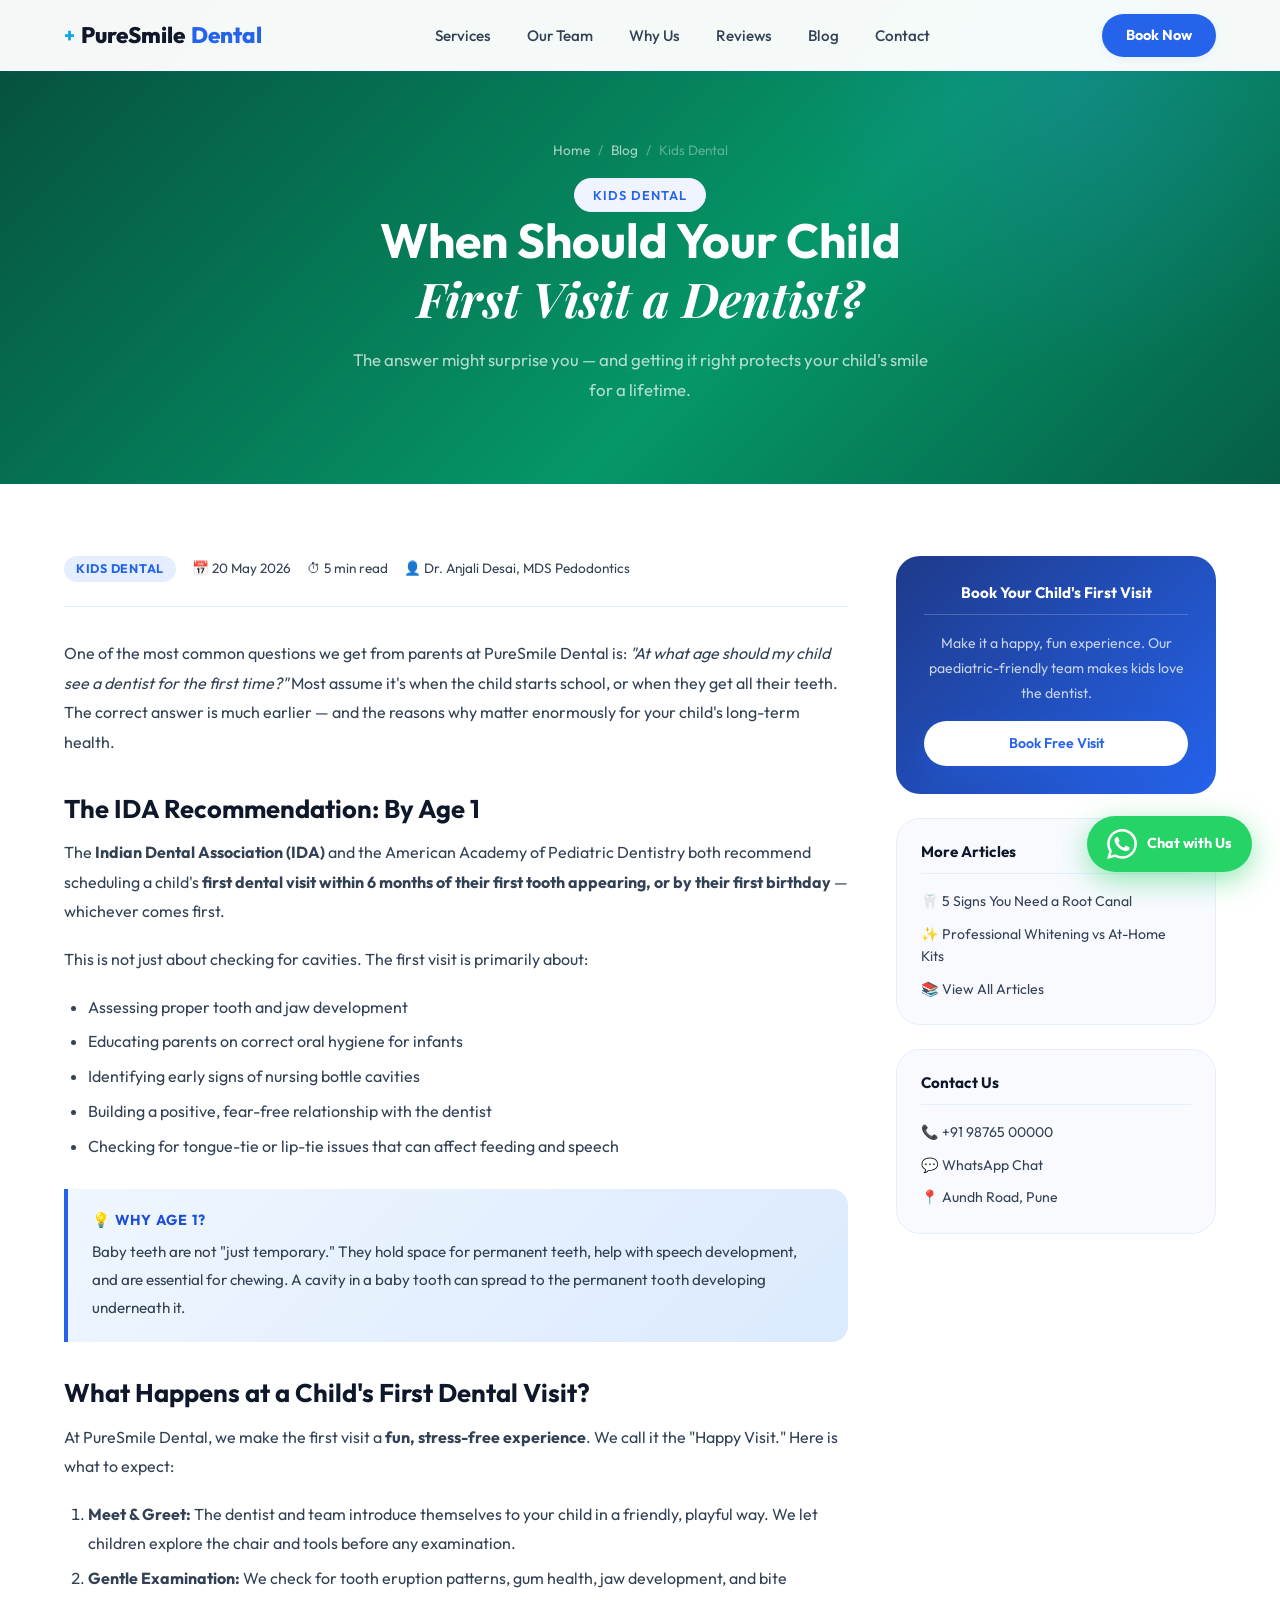
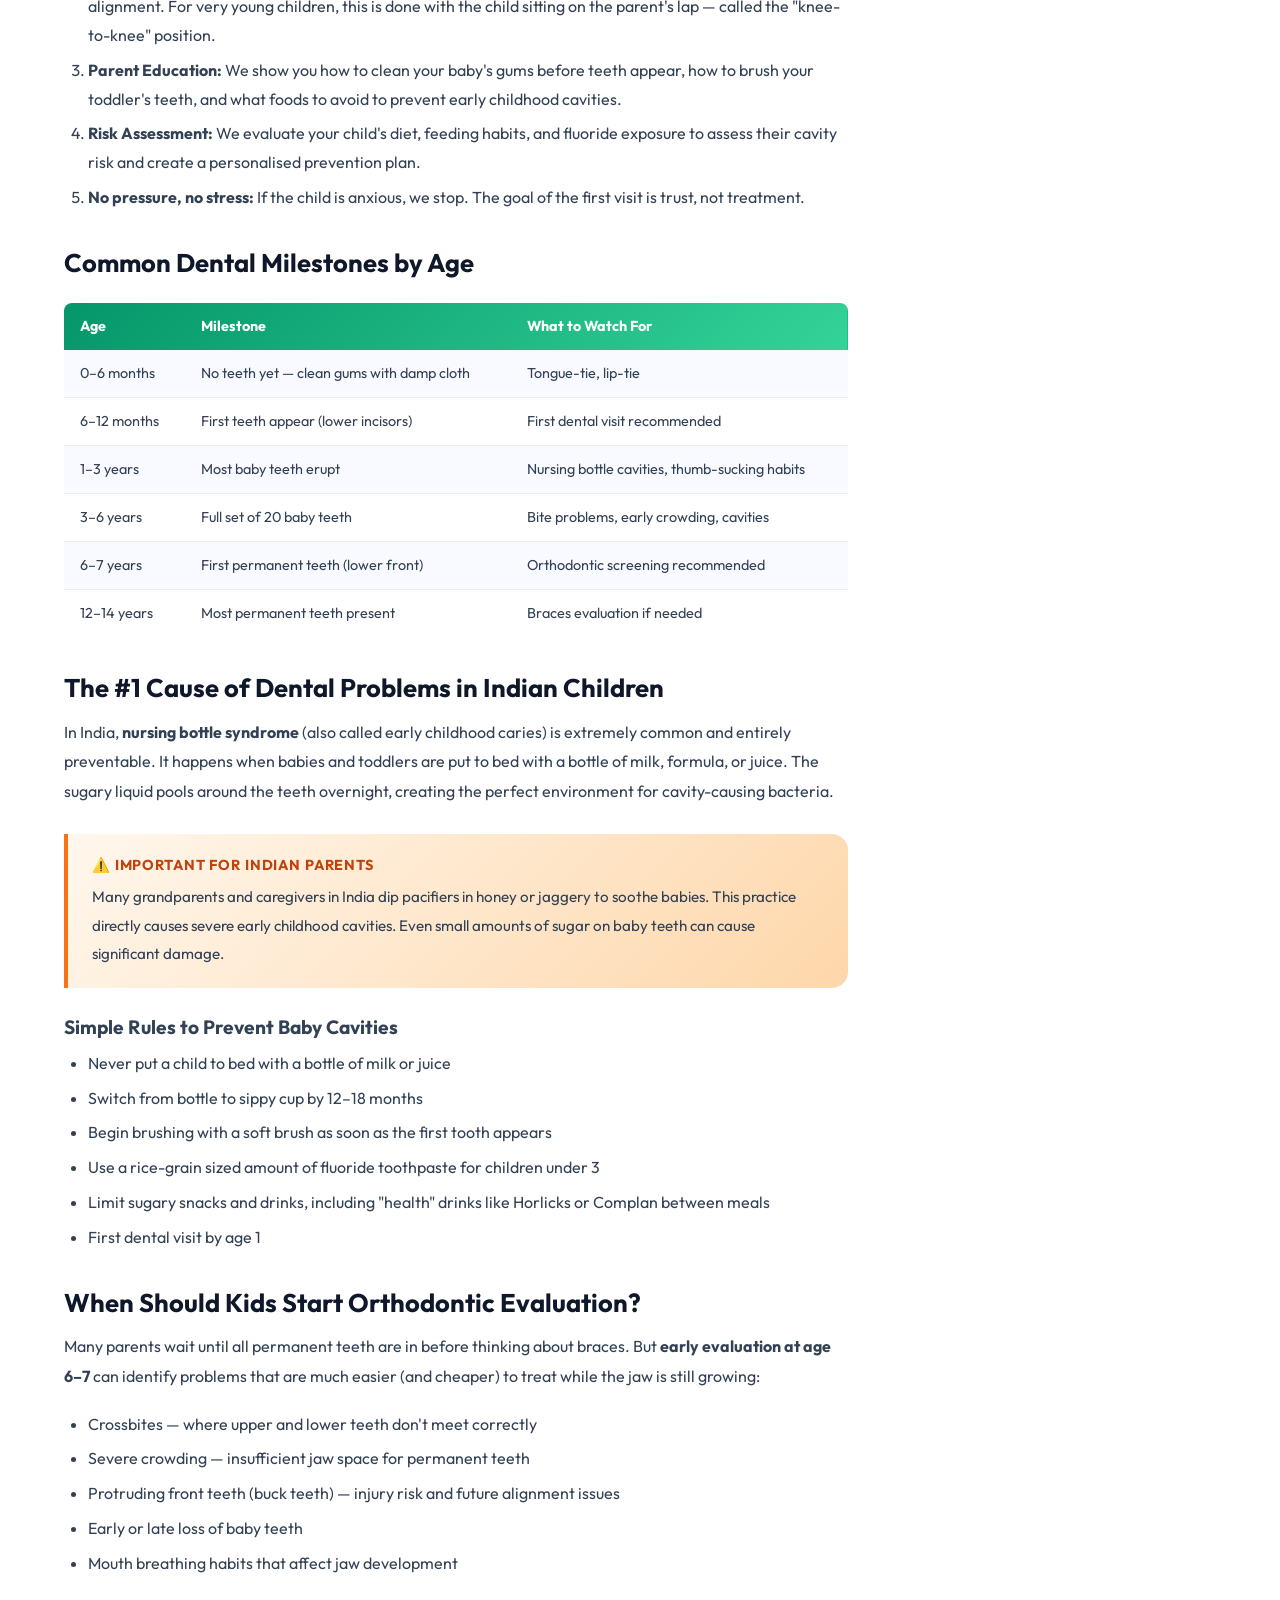
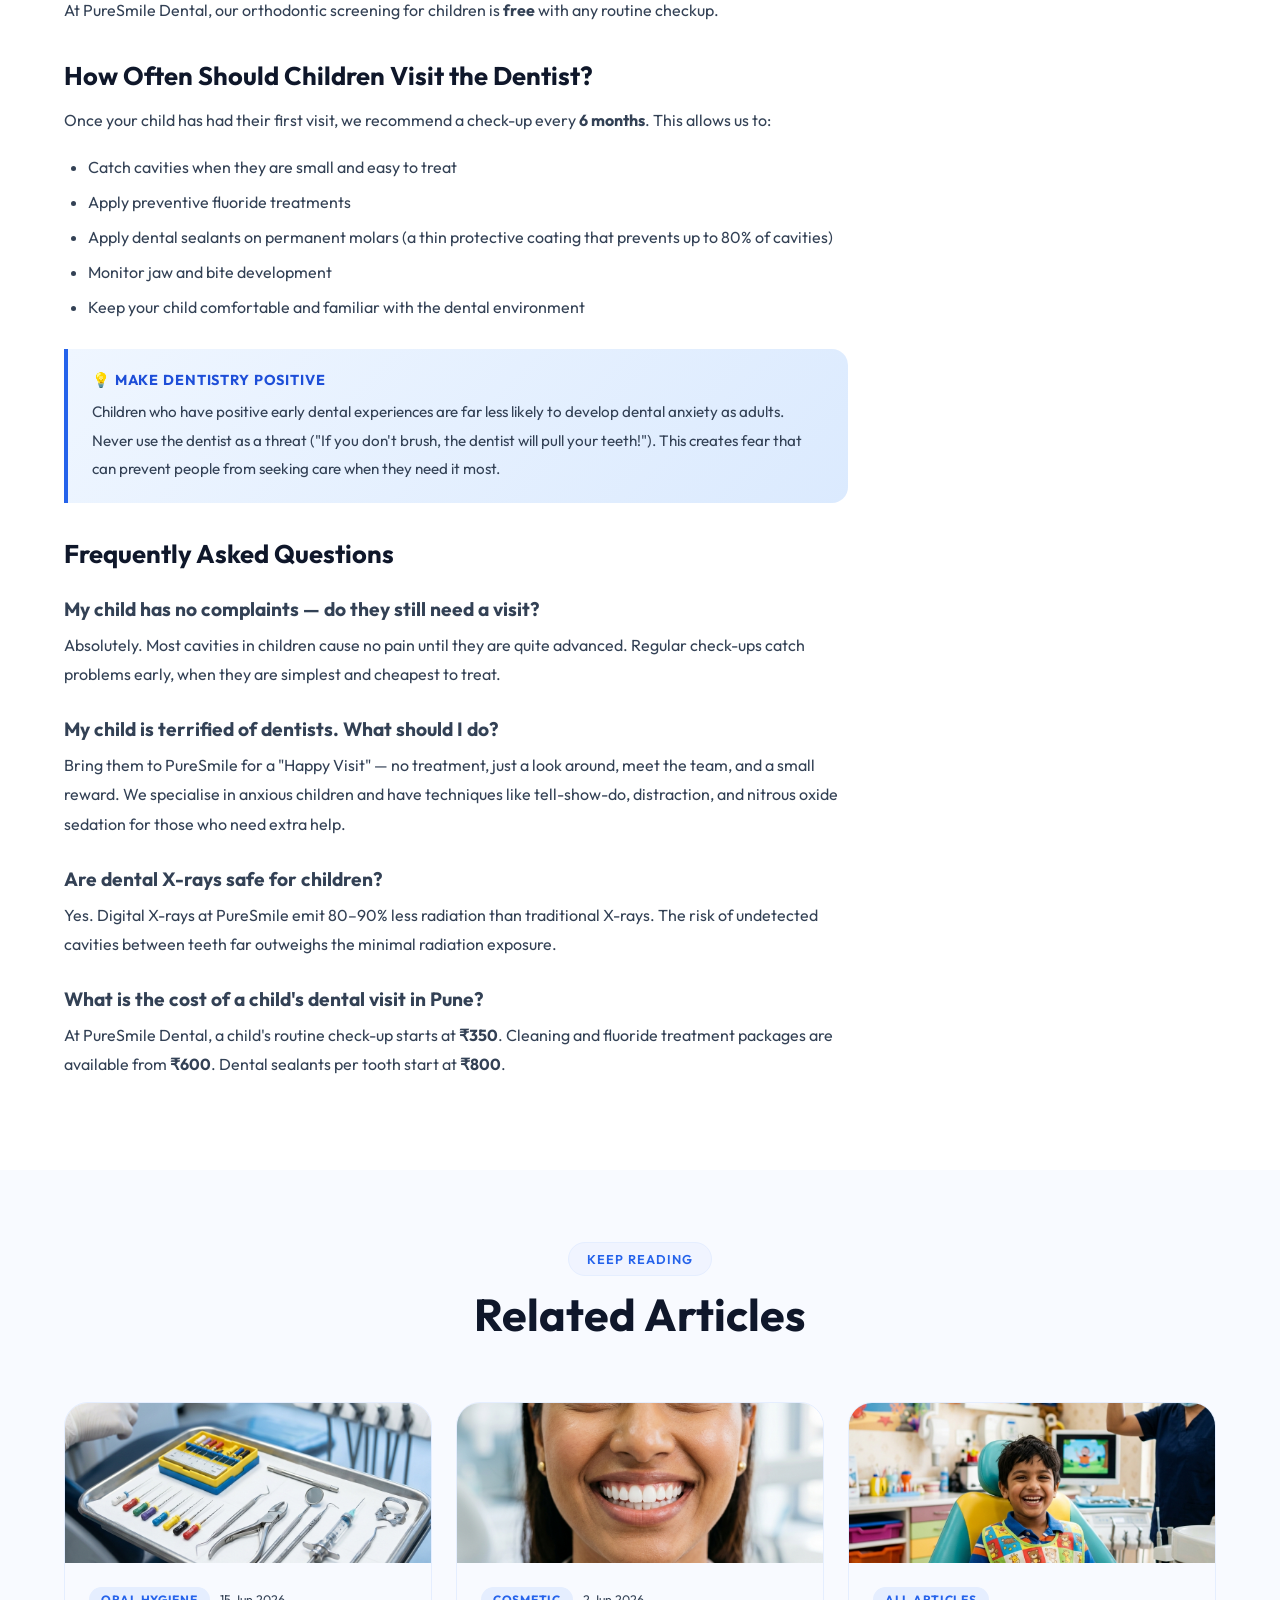
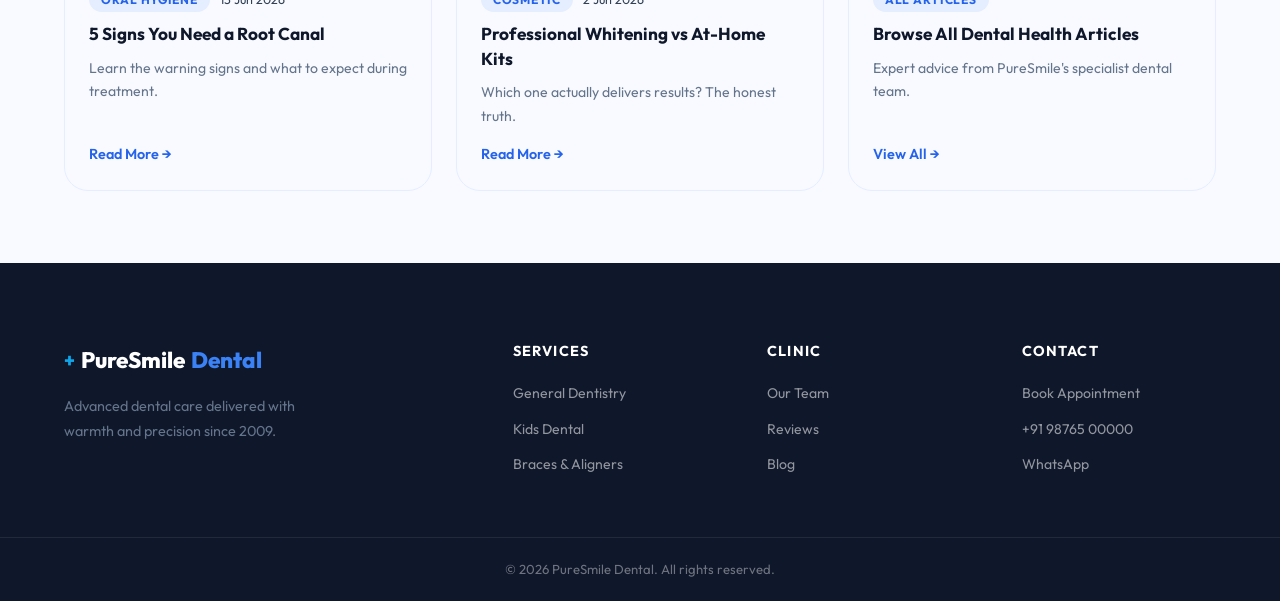
==== commit 42c5adfb: "feat: add generated images for blogs and team, fix filter button css" ====
--- a/blog-kids-dental.html
+++ b/blog-kids-dental.html
@@ -176,9 +176,9 @@
     <div class="container">
       <div class="section-header"><span class="section-tag">Keep Reading</span><h2>Related Articles</h2></div>
       <div class="related-grid">
-        <article class="blog-card"><div class="blog-img-wrap" style="background:linear-gradient(135deg,#1E3A8A,#3B82F6);"><span class="blog-emoji">&#x1F9B7;</span></div><div class="blog-body"><div class="blog-meta"><span class="blog-tag">Oral Hygiene</span><span class="blog-date">15 Jun 2026</span></div><h3>5 Signs You Need a Root Canal</h3><p>Learn the warning signs and what to expect during treatment.</p><a href="blog-root-canal.html" class="service-link">Read More &rarr;</a></div></article>
-        <article class="blog-card"><div class="blog-img-wrap" style="background:linear-gradient(135deg,#7C3AED,#A78BFA);"><span class="blog-emoji">&#x2728;</span></div><div class="blog-body"><div class="blog-meta"><span class="blog-tag">Cosmetic</span><span class="blog-date">2 Jun 2026</span></div><h3>Professional Whitening vs At-Home Kits</h3><p>Which one actually delivers results? The honest truth.</p><a href="blog-whitening.html" class="service-link">Read More &rarr;</a></div></article>
-        <article class="blog-card"><div class="blog-img-wrap" style="background:linear-gradient(135deg,#1E3A8A,#3B82F6);"><span class="blog-emoji">&#x1F4CB;</span></div><div class="blog-body"><div class="blog-meta"><span class="blog-tag">All Articles</span></div><h3>Browse All Dental Health Articles</h3><p>Expert advice from PureSmile's specialist dental team.</p><a href="blog.html" class="service-link">View All &rarr;</a></div></article>
+        <article class="blog-card"><div class="blog-img-wrap"><img src="images/blog_root_canal.png" alt="Blog Image" style="width:100%; height:100%; object-fit:cover;" /></div><div class="blog-body"><div class="blog-meta"><span class="blog-tag">Oral Hygiene</span><span class="blog-date">15 Jun 2026</span></div><h3>5 Signs You Need a Root Canal</h3><p>Learn the warning signs and what to expect during treatment.</p><a href="blog-root-canal.html" class="service-link">Read More &rarr;</a></div></article>
+        <article class="blog-card"><div class="blog-img-wrap"><img src="images/blog_whitening.png" alt="Blog Image" style="width:100%; height:100%; object-fit:cover;" /></div><div class="blog-body"><div class="blog-meta"><span class="blog-tag">Cosmetic</span><span class="blog-date">2 Jun 2026</span></div><h3>Professional Whitening vs At-Home Kits</h3><p>Which one actually delivers results? The honest truth.</p><a href="blog-whitening.html" class="service-link">Read More &rarr;</a></div></article>
+        <article class="blog-card"><div class="blog-img-wrap"><img src="images/blog_kids.png" alt="Blog Image" style="width:100%; height:100%; object-fit:cover;" /></div><div class="blog-body"><div class="blog-meta"><span class="blog-tag">All Articles</span></div><h3>Browse All Dental Health Articles</h3><p>Expert advice from PureSmile's specialist dental team.</p><a href="blog.html" class="service-link">View All &rarr;</a></div></article>
       </div>
     </div>
   </section>
--- a/inner.css
+++ b/inner.css
@@ -137,3 +137,27 @@
   .values-grid { grid-template-columns: 1fr; }
   .page-hero { padding: 120px 0 60px; }
 }
+
+/* Blog Filter Buttons */
+.filter-btn {
+  padding: 8px 18px;
+  background: var(--white);
+  color: var(--gray-600);
+  border: 1px solid var(--gray-200);
+  border-radius: 100px;
+  font-family: var(--font-body);
+  font-size: 0.9rem;
+  font-weight: 500;
+  cursor: pointer;
+  transition: var(--transition);
+}
+.filter-btn:hover {
+  background: var(--gray-50);
+  border-color: var(--gray-300);
+}
+.filter-btn.active {
+  background: var(--blue);
+  color: var(--white);
+  border-color: var(--blue);
+  font-weight: 600;
+}
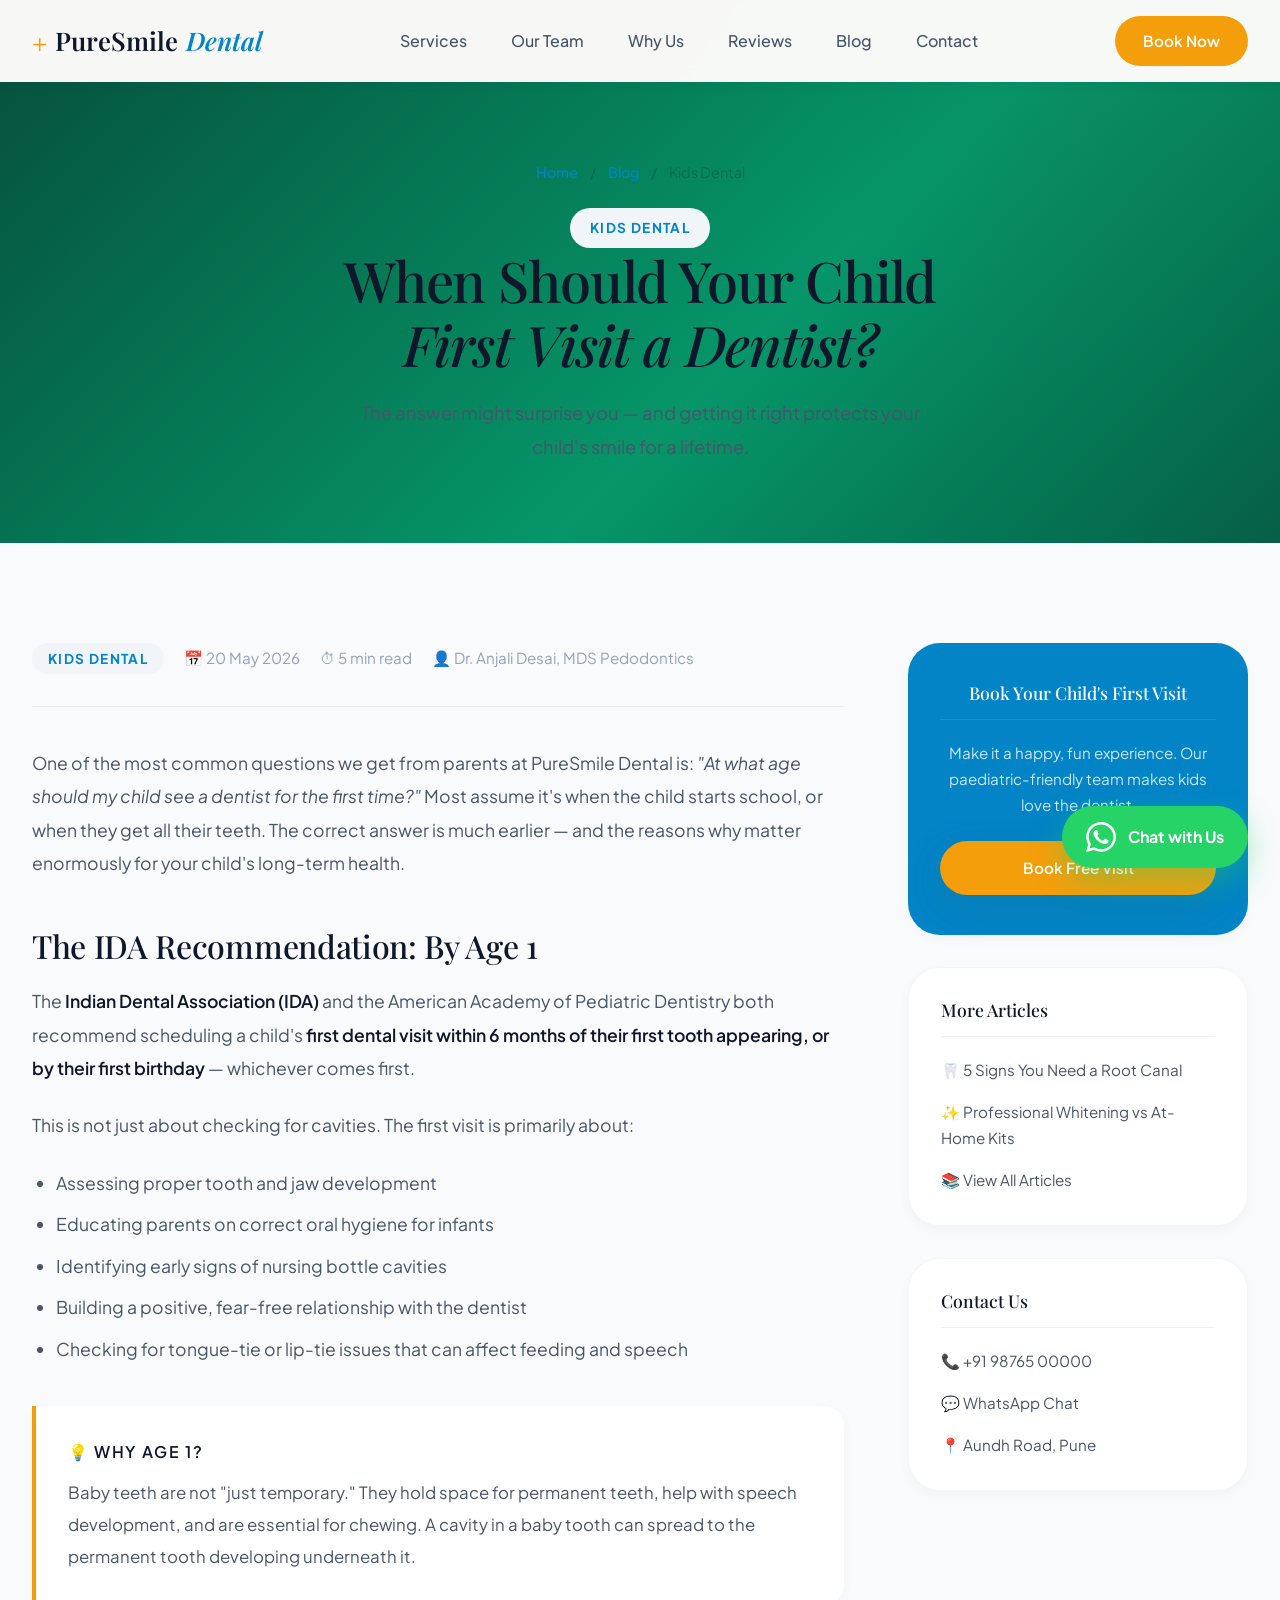
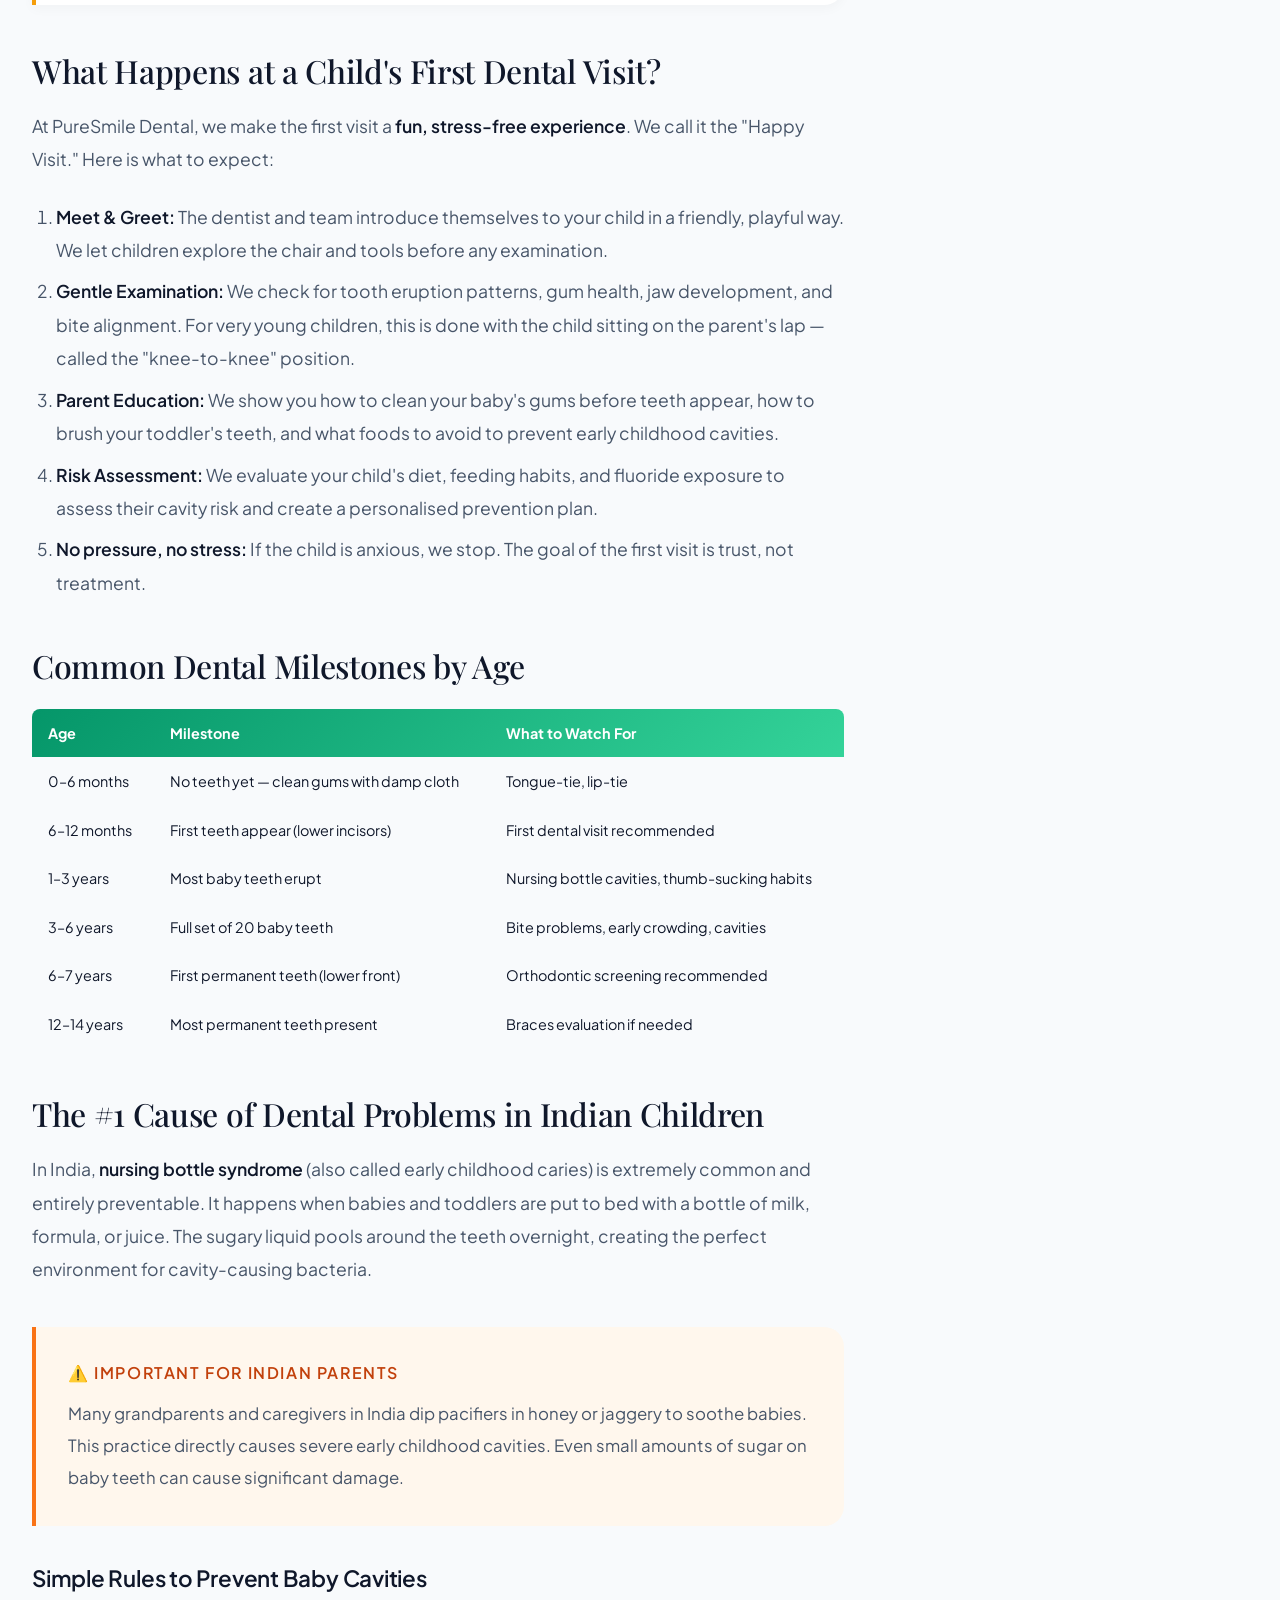
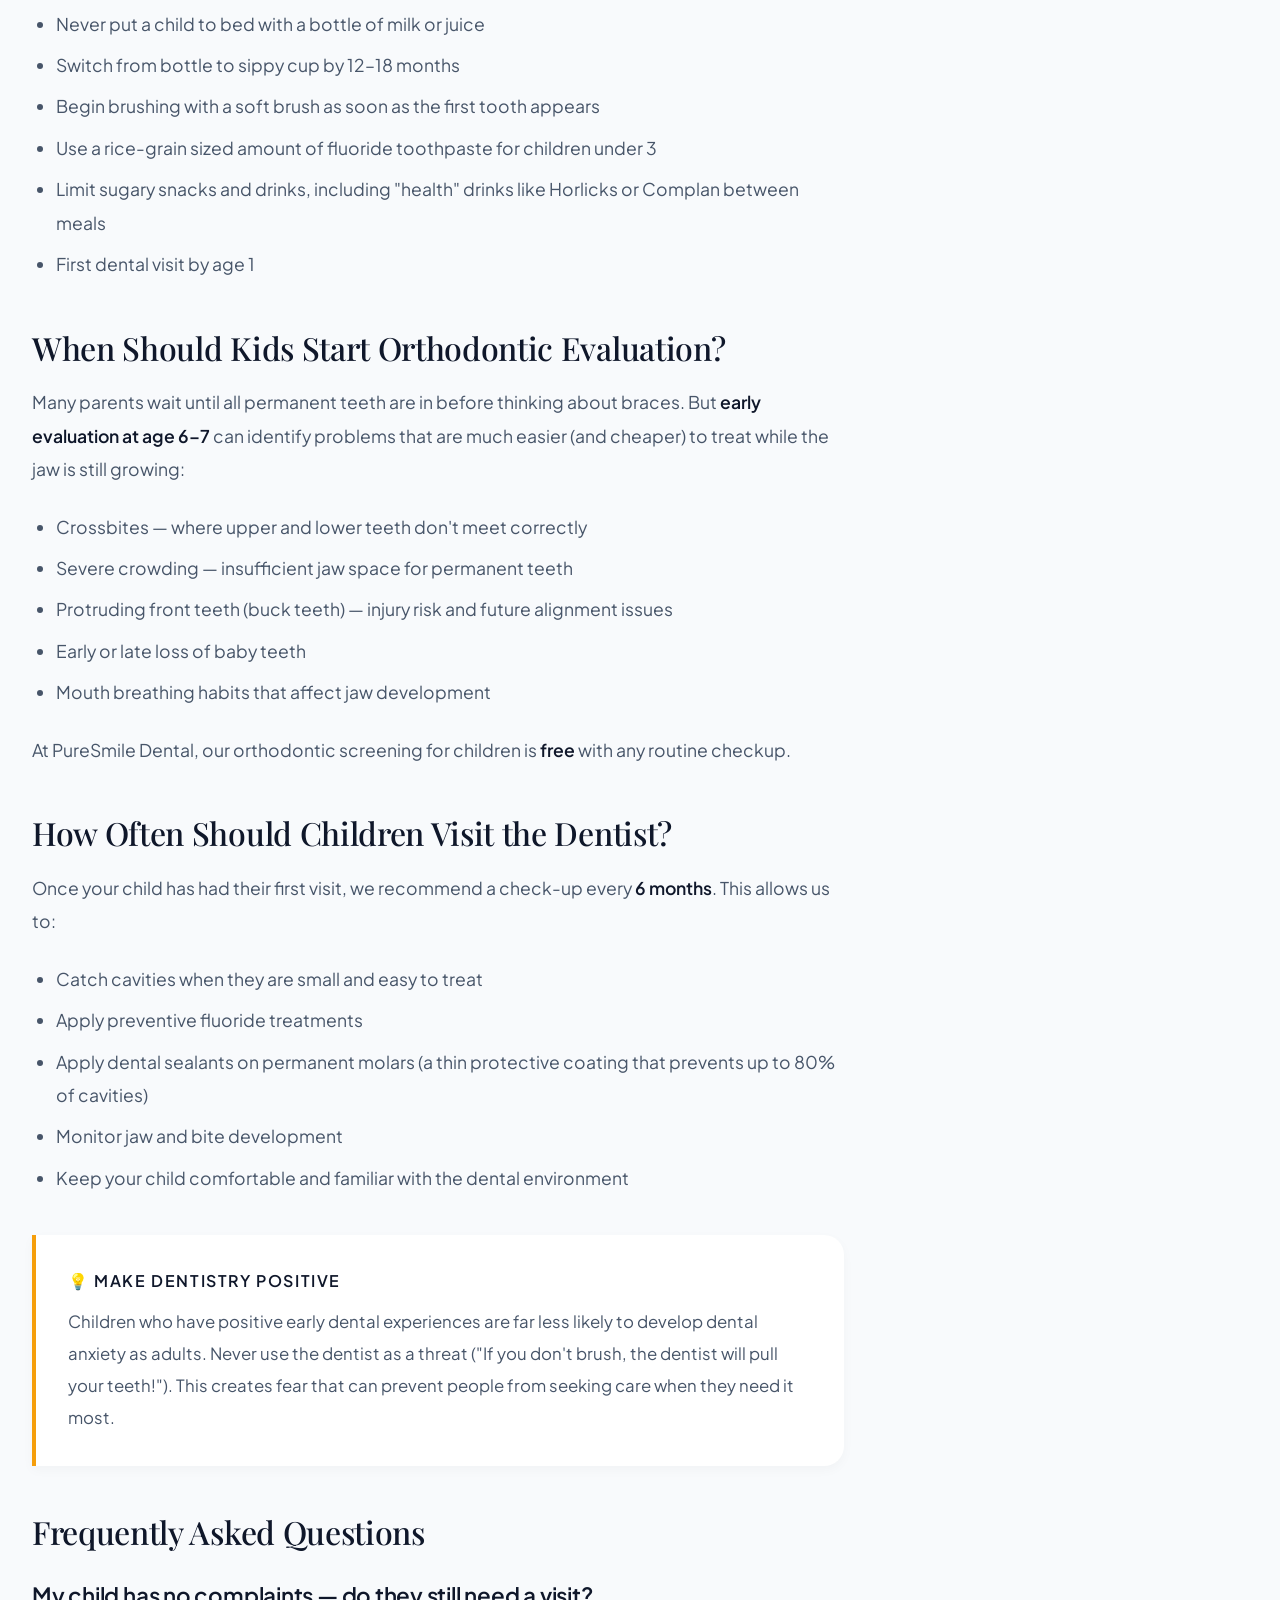
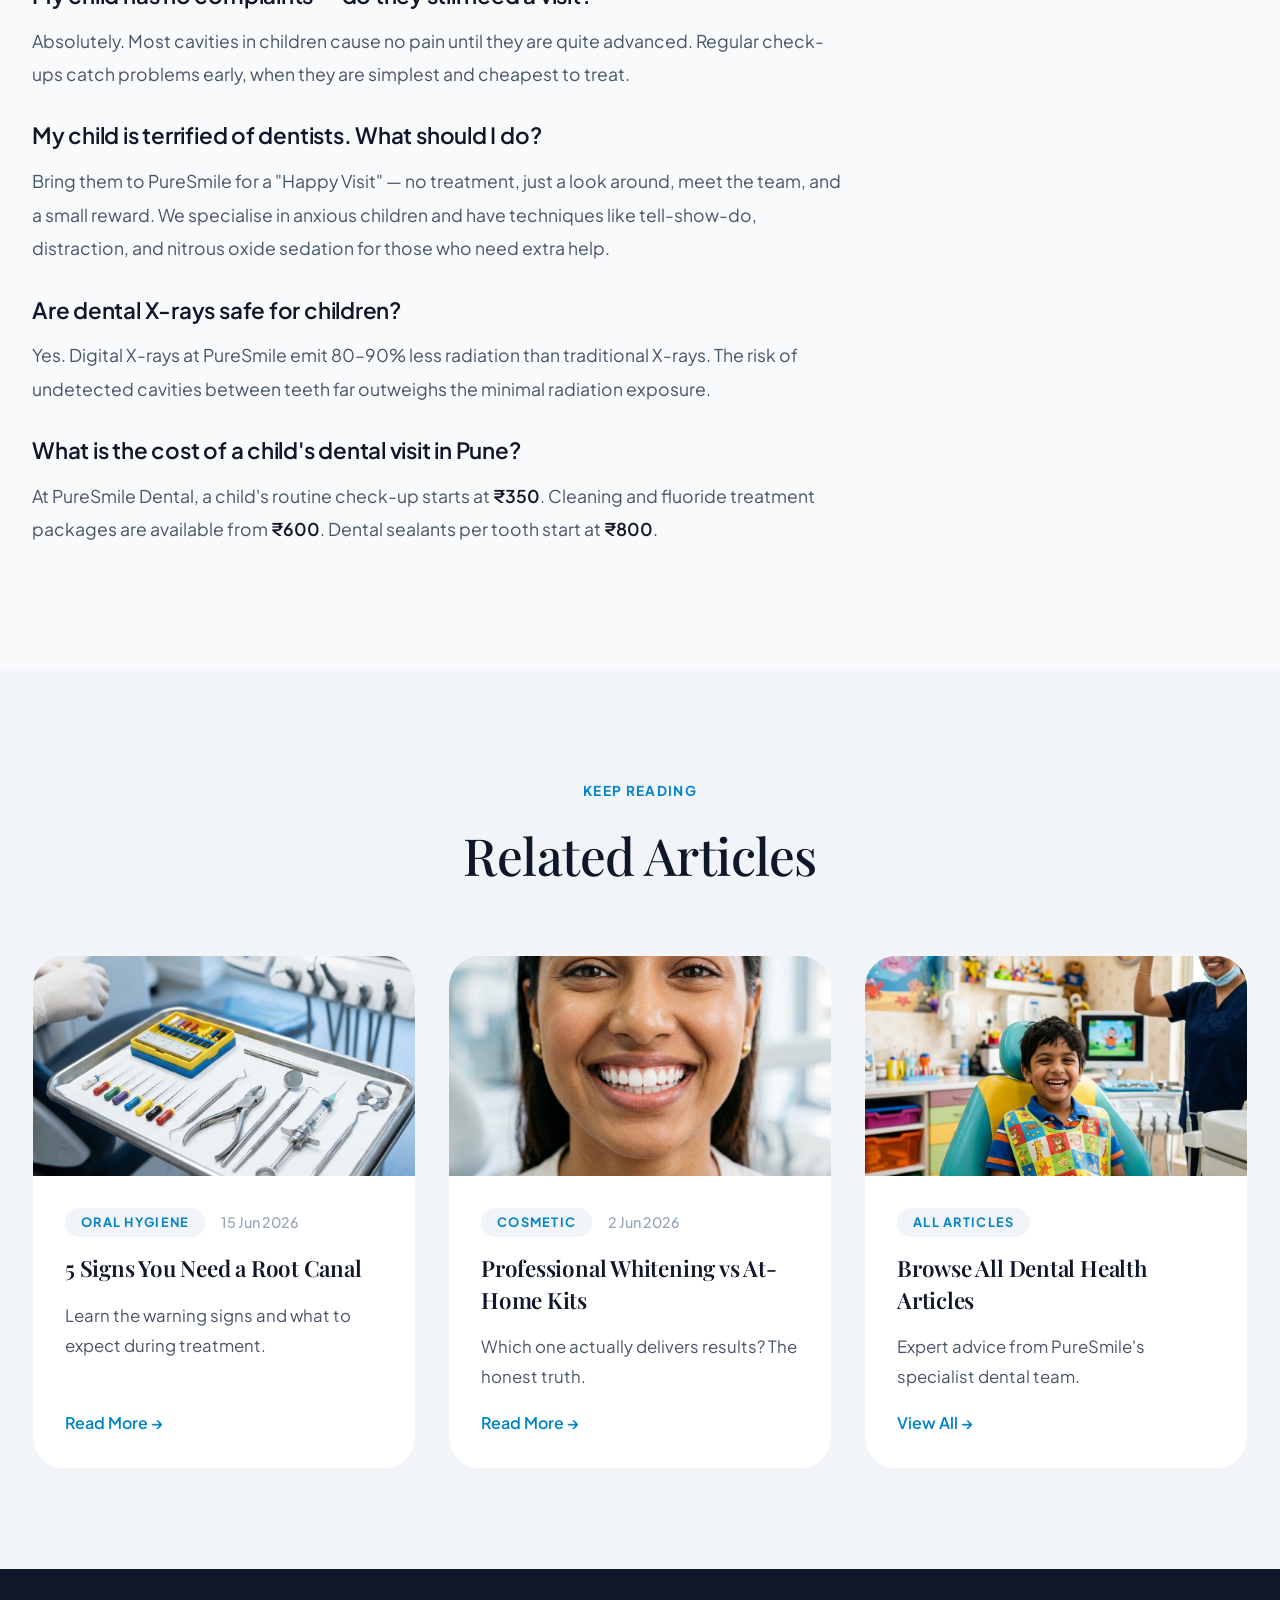
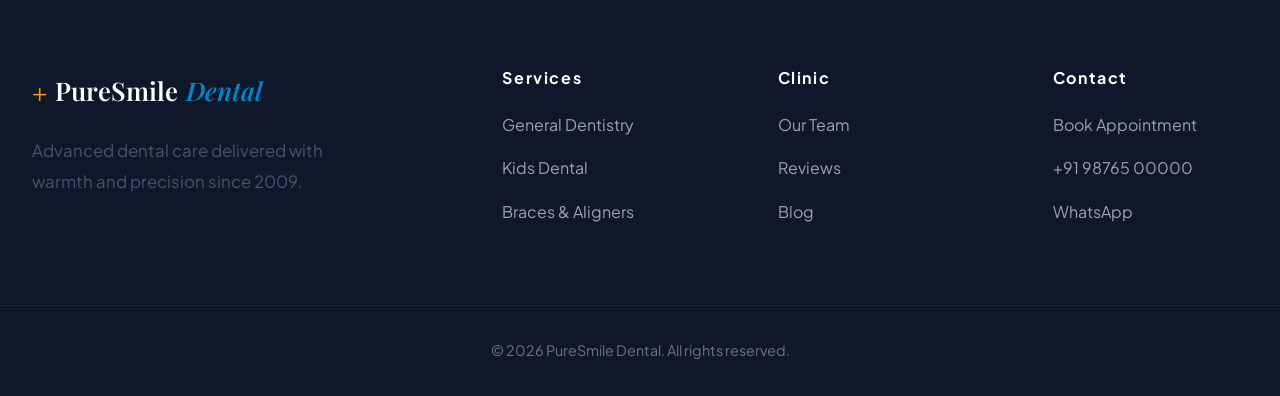
==== commit 9dede8fb: "Update light theme colors and remove rounded corners from services UI" ====
--- a/blog-kids-dental.html
+++ b/blog-kids-dental.html
@@ -1,12 +1,30 @@
 <!DOCTYPE html>
 <html lang="en">
 <head>
-  <meta charset="UTF-8" /><meta name="viewport" content="width=device-width, initial-scale=1.0" />
+  <meta charset="UTF-8" />
+  <meta name="viewport" content="width=device-width, initial-scale=1.0" />
   <title>When Should Your Child First Visit a Dentist? | PureSmile Dental Pune</title>
   <meta name="description" content="The Indian Dental Association recommends a child's first dental visit by age 1. Learn why early dental care prevents cavities, fixes bite issues, and builds lifelong oral health habits." />
+  <link rel="canonical" href="https://pure-smile-dental.com/blog-kids-dental.html" />
+
+  <!-- Open Graph / Facebook -->
+  <meta property="og:type" content="article" />
+  <meta property="og:url" content="https://pure-smile-dental.com/blog-kids-dental.html" />
+  <meta property="og:title" content="When Should Your Child First Visit a Dentist? | PureSmile Dental Pune" />
+  <meta property="og:description" content="Learn why early dental care prevents cavities, fixes bite issues, and builds lifelong oral health habits." />
+  <meta property="og:image" content="https://pure-smile-dental.com/images/blog_kids.png" />
+
+  <!-- Twitter -->
+  <meta property="twitter:card" content="summary_large_image" />
+  <meta property="twitter:url" content="https://pure-smile-dental.com/blog-kids-dental.html" />
+  <meta property="twitter:title" content="When Should Your Child First Visit a Dentist? | PureSmile Dental Pune" />
+  <meta property="twitter:description" content="Learn why early dental care prevents cavities, fixes bite issues, and builds lifelong oral health habits." />
+  <meta property="twitter:image" content="https://pure-smile-dental.com/images/blog_kids.png" />
+
   <link rel="preconnect" href="https://fonts.googleapis.com" />
-  <link href="https://fonts.googleapis.com/css2?family=Outfit:wght@300;400;500;600;700;800&family=Playfair+Display:ital,wght@0,600;1,600&display=swap" rel="stylesheet" />
-  <link rel="stylesheet" href="style.css" /><link rel="stylesheet" href="inner.css" />
+  <link href="https://fonts.googleapis.com/css2?family=Plus+Jakarta+Sans:wght@300;400;500;600;700;800&family=Playfair+Display:ital,wght@0,400;0,500;0,600;0,700;1,400;1,500;1,600&display=swap" rel="stylesheet" />
+  <link rel="stylesheet" href="style.css" />
+  <link rel="stylesheet" href="inner.css" />
 </head>
 <body>
   <nav class="nav inner-nav" id="navbar">
@@ -176,9 +194,9 @@
     <div class="container">
       <div class="section-header"><span class="section-tag">Keep Reading</span><h2>Related Articles</h2></div>
       <div class="related-grid">
-        <article class="blog-card"><div class="blog-img-wrap"><img src="images/blog_root_canal.png" alt="Blog Image" style="width:100%; height:100%; object-fit:cover;" /></div><div class="blog-body"><div class="blog-meta"><span class="blog-tag">Oral Hygiene</span><span class="blog-date">15 Jun 2026</span></div><h3>5 Signs You Need a Root Canal</h3><p>Learn the warning signs and what to expect during treatment.</p><a href="blog-root-canal.html" class="service-link">Read More &rarr;</a></div></article>
-        <article class="blog-card"><div class="blog-img-wrap"><img src="images/blog_whitening.png" alt="Blog Image" style="width:100%; height:100%; object-fit:cover;" /></div><div class="blog-body"><div class="blog-meta"><span class="blog-tag">Cosmetic</span><span class="blog-date">2 Jun 2026</span></div><h3>Professional Whitening vs At-Home Kits</h3><p>Which one actually delivers results? The honest truth.</p><a href="blog-whitening.html" class="service-link">Read More &rarr;</a></div></article>
-        <article class="blog-card"><div class="blog-img-wrap"><img src="images/blog_kids.png" alt="Blog Image" style="width:100%; height:100%; object-fit:cover;" /></div><div class="blog-body"><div class="blog-meta"><span class="blog-tag">All Articles</span></div><h3>Browse All Dental Health Articles</h3><p>Expert advice from PureSmile's specialist dental team.</p><a href="blog.html" class="service-link">View All &rarr;</a></div></article>
+        <article class="blog-card"><div class="blog-img-wrap"><img loading="lazy" src="images/blog_root_canal.png" alt="Blog Image" style="width:100%; height:100%; object-fit:cover;" /></div><div class="blog-body"><div class="blog-meta"><span class="blog-tag">Oral Hygiene</span><span class="blog-date">15 Jun 2026</span></div><h3>5 Signs You Need a Root Canal</h3><p>Learn the warning signs and what to expect during treatment.</p><a href="blog-root-canal.html" class="service-link">Read More &rarr;</a></div></article>
+        <article class="blog-card"><div class="blog-img-wrap"><img loading="lazy" src="images/blog_whitening.png" alt="Blog Image" style="width:100%; height:100%; object-fit:cover;" /></div><div class="blog-body"><div class="blog-meta"><span class="blog-tag">Cosmetic</span><span class="blog-date">2 Jun 2026</span></div><h3>Professional Whitening vs At-Home Kits</h3><p>Which one actually delivers results? The honest truth.</p><a href="blog-whitening.html" class="service-link">Read More &rarr;</a></div></article>
+        <article class="blog-card"><div class="blog-img-wrap"><img loading="lazy" src="images/blog_kids.png" alt="Blog Image" style="width:100%; height:100%; object-fit:cover;" /></div><div class="blog-body"><div class="blog-meta"><span class="blog-tag">All Articles</span></div><h3>Browse All Dental Health Articles</h3><p>Expert advice from PureSmile's specialist dental team.</p><a href="blog.html" class="service-link">View All &rarr;</a></div></article>
       </div>
     </div>
   </section>
--- a/style.css
+++ b/style.css
@@ -4,74 +4,83 @@
 *, *::before, *::after { margin: 0; padding: 0; box-sizing: border-box; }
 
 :root {
-  --blue: #2563EB;
-  --blue-light: #3B82F6;
-  --blue-dark: #1D4ED8;
-  --teal: #0EA5E9;
-  --purple: #7C3AED;
-  --white: #FFFFFF;
-  --off-white: #F8FAFF;
-  --gray-50: #F0F4FF;
-  --gray-100: #E5EEFF;
-  --gray-300: #94A3B8;
-  --gray-500: #64748B;
-  --gray-700: #334155;
-  --gray-900: #0F172A;
-  --font-body: 'Outfit', sans-serif;
+  /* Modern Clinic Palette */
+  --primary: #0284c7;       /* Ocean Blue */
+  --primary-light: #38bdf8;
+  --secondary: #f59e0b;     /* Amber */
+  --secondary-light: #fcd34d;
+  --bg-color: #f8fafc;      /* Slate 50 */
+  --surface: #ffffff;
+  --surface-alt: #f1f5f9;   /* Slate 100 */
+  
+  --text-main: #0f172a;     /* Slate 900 */
+  --text-muted: #475569;    /* Slate 600 */
+  --text-light: #94a3b8;    /* Slate 400 */
+
+  --font-body: 'Plus Jakarta Sans', sans-serif;
   --font-display: 'Playfair Display', serif;
-  --radius-sm: 8px;
-  --radius-md: 16px;
-  --radius-lg: 24px;
-  --radius-xl: 32px;
-  --shadow-sm: 0 2px 8px rgba(37,99,235,0.08);
-  --shadow-md: 0 8px 32px rgba(37,99,235,0.12);
-  --shadow-lg: 0 20px 60px rgba(37,99,235,0.18);
-  --transition: all 0.3s cubic-bezier(0.4, 0, 0.2, 1);
+  
+  --radius-sm: 12px;
+  --radius-md: 20px;
+  --radius-lg: 32px;
+  --radius-xl: 48px;
+  
+  --shadow-sm: 0 4px 12px rgba(28, 31, 29, 0.03);
+  --shadow-md: 0 12px 32px rgba(28, 31, 29, 0.05);
+  --shadow-lg: 0 24px 64px rgba(28, 31, 29, 0.08);
+  --shadow-glow: 0 12px 40px rgba(59, 95, 72, 0.15);
+  
+  --transition: all 0.4s cubic-bezier(0.25, 1, 0.5, 1);
 }
 
 html { scroll-behavior: smooth; }
 
 body {
   font-family: var(--font-body);
-  background: var(--white);
-  color: var(--gray-700);
-  line-height: 1.6;
+  background: var(--bg-color);
+  color: var(--text-main);
+  line-height: 1.7;
   overflow-x: hidden;
-}
-
-.container { max-width: 1200px; margin: 0 auto; padding: 0 24px; }
-.section { padding: 100px 0; }
+  -webkit-font-smoothing: antialiased;
+}
+
+.container { max-width: 1280px; margin: 0 auto; padding: 0 32px; }
+.section { padding: 120px 0; }
 
 /* ===========================
    TYPOGRAPHY
    =========================== */
-h1, h2, h3, h4 { font-weight: 700; line-height: 1.2; color: var(--gray-900); }
-h1 { font-size: clamp(2.5rem, 5vw, 4.5rem); }
-h2 { font-size: clamp(2rem, 3.5vw, 3rem); }
-h3 { font-size: 1.35rem; }
-p { color: var(--gray-500); line-height: 1.75; }
+h1, h2, h3, h4 { 
+  font-family: var(--font-display); 
+  font-weight: 500; 
+  line-height: 1.15; 
+  color: var(--text-main); 
+}
+h1 { font-size: clamp(3rem, 6vw, 5.5rem); letter-spacing: -0.02em; }
+h2 { font-size: clamp(2.2rem, 4vw, 3.5rem); letter-spacing: -0.01em; }
+h3 { font-size: 1.5rem; font-family: var(--font-body); font-weight: 600; letter-spacing: -0.01em; }
+p { color: var(--text-muted); font-size: 1.05rem; line-height: 1.8; }
 a { text-decoration: none; color: inherit; }
 
 /* ===========================
    SECTION HEADER
    =========================== */
-.section-header { text-align: center; max-width: 640px; margin: 0 auto 60px; }
-.section-header h2 { margin: 12px 0 16px; }
-.section-header p { font-size: 1.1rem; }
-.section-header.light h2, .section-header.light p { color: var(--white); }
-.section-header.light .section-tag { background: rgba(255,255,255,0.15); color: var(--white); border-color: rgba(255,255,255,0.3); }
+.section-header { text-align: center; max-width: 700px; margin: 0 auto 70px; }
+.section-header h2 { margin: 16px 0 20px; }
+.section-header p { font-size: 1.15rem; }
+.section-header.light h2, .section-header.light p { color: var(--surface); }
 
 .section-tag {
   display: inline-block;
-  padding: 6px 18px;
-  background: var(--gray-50);
-  color: var(--blue);
-  border: 1px solid var(--gray-100);
+  padding: 8px 20px;
+  background: var(--surface-alt);
+  color: var(--primary);
   border-radius: 100px;
-  font-size: 0.8rem;
-  font-weight: 600;
-  letter-spacing: 0.08em;
+  font-size: 0.85rem;
+  font-weight: 700;
+  letter-spacing: 0.1em;
   text-transform: uppercase;
+  font-family: var(--font-body);
 }
 
 /* ===========================
@@ -80,30 +89,36 @@
 .btn {
   display: inline-flex;
   align-items: center;
-  gap: 8px;
-  padding: 14px 28px;
+  gap: 10px;
+  padding: 16px 36px;
   border-radius: 100px;
   font-family: var(--font-body);
-  font-size: 1rem;
+  font-size: 1.05rem;
   font-weight: 600;
   cursor: pointer;
   border: none;
   transition: var(--transition);
+  text-align: center;
 }
 .btn-primary {
-  background: linear-gradient(135deg, var(--blue), var(--teal));
-  color: var(--white);
-  box-shadow: 0 8px 24px rgba(37,99,235,0.35);
-}
-.btn-primary:hover { transform: translateY(-2px); box-shadow: 0 12px 32px rgba(37,99,235,0.45); }
-.btn-primary:active { transform: translateY(0); }
+  background: var(--primary);
+  color: var(--surface);
+  box-shadow: var(--shadow-glow);
+}
+.btn-primary:hover { 
+  transform: translateY(-3px); 
+  background: var(--primary-light);
+  box-shadow: 0 16px 48px rgba(59, 95, 72, 0.25); 
+}
 .btn-ghost {
-  background: rgba(255,255,255,0.12);
-  color: var(--white);
-  border: 2px solid rgba(255,255,255,0.35);
-  backdrop-filter: blur(8px);
-}
-.btn-ghost:hover { background: rgba(255,255,255,0.2); border-color: rgba(255,255,255,0.6); }
+  background: transparent;
+  color: var(--primary);
+  border: 2px solid var(--primary);
+}
+.btn-ghost:hover { 
+  background: var(--primary); 
+  color: var(--surface);
+}
 .btn-full { width: 100%; justify-content: center; }
 
 /* ===========================
@@ -113,65 +128,58 @@
   position: fixed;
   top: 0; left: 0; right: 0;
   z-index: 1000;
-  padding: 20px 0;
+  padding: 24px 0;
   transition: var(--transition);
 }
 .nav.scrolled {
-  background: rgba(255,255,255,0.92);
-  backdrop-filter: blur(20px);
-  -webkit-backdrop-filter: blur(20px);
-  padding: 12px 0;
+  background: rgba(252, 251, 249, 0.95);
+  backdrop-filter: blur(24px);
+  padding: 16px 0;
   box-shadow: var(--shadow-sm);
 }
-.nav-container { max-width: 1200px; margin: 0 auto; padding: 0 24px; display: flex; align-items: center; gap: 32px; }
+.nav-container { max-width: 1280px; margin: 0 auto; padding: 0 32px; display: flex; align-items: center; gap: 40px; }
 
 .nav-logo {
-  font-size: 1.4rem;
-  font-weight: 800;
-  color: var(--white);
+  font-family: var(--font-display);
+  font-size: 1.6rem;
+  font-weight: 600;
+  color: var(--text-main);
   display: flex;
   align-items: center;
-  gap: 6px;
-  transition: var(--transition);
-}
-.nav.scrolled .nav-logo { color: var(--gray-900); }
-.logo-icon { color: var(--teal); font-size: 1.2rem; }
-.logo-accent { color: var(--blue-light); }
-.nav.scrolled .logo-accent { color: var(--blue); }
-
-.nav-links { display: flex; list-style: none; gap: 8px; margin: 0 auto; }
+  gap: 8px;
+  transition: var(--transition);
+}
+.logo-icon { color: var(--secondary); font-family: var(--font-body); font-weight: 300; }
+.logo-accent { font-style: italic; color: var(--primary); }
+
+.nav-links { display: flex; list-style: none; gap: 12px; margin: 0 auto; }
 .nav-links a {
-  padding: 8px 14px;
+  padding: 8px 16px;
   border-radius: 100px;
   font-weight: 500;
-  color: rgba(255,255,255,0.85);
-  transition: var(--transition);
+  color: var(--text-muted);
+  transition: var(--transition);
+  font-size: 1rem;
+}
+.nav-links a:hover, .nav-links a.active { color: var(--primary); background: var(--surface-alt); }
+
+.nav-cta {
+  background: var(--secondary);
+  color: var(--surface);
+  padding: 12px 28px;
+  border-radius: 100px;
+  font-weight: 600;
   font-size: 0.95rem;
-}
-.nav-links a:hover { color: var(--white); background: rgba(255,255,255,0.1); }
-.nav.scrolled .nav-links a { color: var(--gray-600); }
-.nav.scrolled .nav-links a:hover { color: var(--blue); background: var(--gray-50); }
-
-.nav-cta {
-  background: var(--white);
-  color: var(--blue);
-  padding: 10px 24px;
-  border-radius: 100px;
-  font-weight: 700;
-  font-size: 0.9rem;
   transition: var(--transition);
   white-space: nowrap;
-  box-shadow: var(--shadow-sm);
-}
-.nav-cta:hover { transform: translateY(-1px); box-shadow: var(--shadow-md); }
-.nav.scrolled .nav-cta { background: var(--blue); color: var(--white); }
-
-.nav-hamburger { display: none; flex-direction: column; gap: 5px; background: none; border: none; cursor: pointer; padding: 4px; }
-.nav-hamburger span { display: block; width: 24px; height: 2px; background: var(--white); border-radius: 2px; transition: var(--transition); }
-.nav.scrolled .nav-hamburger span { background: var(--gray-900); }
-
-/* ===========================
-   HERO
+}
+.nav-cta:hover { transform: translateY(-2px); background: var(--secondary-light); box-shadow: 0 8px 24px rgba(212, 175, 55, 0.3); }
+
+.nav-hamburger { display: none; flex-direction: column; gap: 6px; background: none; border: none; cursor: pointer; padding: 4px; }
+.nav-hamburger span { display: block; width: 28px; height: 2px; background: var(--text-main); border-radius: 2px; transition: var(--transition); }
+
+/* ===========================
+   HERO (Light & Airy Redesign)
    =========================== */
 .hero {
   min-height: 100vh;
@@ -179,718 +187,590 @@
   align-items: center;
   position: relative;
   overflow: hidden;
-  background: linear-gradient(135deg, #0F172A 0%, #1E3A5F 40%, #1a2f6b 70%, #0c1951 100%);
-  padding: 120px 0 60px;
-  gap: 60px;
+  background: var(--surface-alt); /* Soft beige background */
+  padding: 140px 0 80px;
+  gap: 80px;
   max-width: 100%;
 }
 
+/* Subtle decorative blobs */
 .hero::before {
   content: '';
   position: absolute;
-  width: 800px; height: 800px;
-  background: radial-gradient(circle, rgba(59,130,246,0.25) 0%, transparent 65%);
-  top: -200px; right: -100px;
+  width: 900px; height: 900px;
+  background: radial-gradient(circle, rgba(212, 175, 55, 0.08) 0%, transparent 70%);
+  top: -200px; right: -200px;
   pointer-events: none;
 }
 .hero::after {
   content: '';
   position: absolute;
-  width: 600px; height: 600px;
-  background: radial-gradient(circle, rgba(14,165,233,0.2) 0%, transparent 65%);
-  bottom: -100px; left: -100px;
+  width: 700px; height: 700px;
+  background: radial-gradient(circle, rgba(59, 95, 72, 0.06) 0%, transparent 70%);
+  bottom: -100px; left: -200px;
   pointer-events: none;
 }
 
-.hero-bg-overlay {
-  position: absolute; inset: 0;
-  background: url('data:image/svg+xml,<svg xmlns="http://www.w3.org/2000/svg" viewBox="0 0 100 100"><circle cx="20" cy="20" r="1" fill="rgba(255,255,255,0.05)"/><circle cx="80" cy="50" r="1.5" fill="rgba(255,255,255,0.04)"/><circle cx="50" cy="80" r="1" fill="rgba(255,255,255,0.03)"/></svg>');
-  pointer-events: none;
-}
+.hero-bg-overlay { display: none; } /* Removed noise */
 
 .hero-content {
   position: relative;
   z-index: 2;
   flex: 1;
-  padding: 0 max(24px, calc((100vw - 1200px) / 2));
-  max-width: 660px;
-  margin-left: max(24px, calc((100vw - 1200px) / 2));
+  padding: 0 max(32px, calc((100vw - 1280px) / 2));
+  max-width: 700px;
+  margin-left: max(32px, calc((100vw - 1280px) / 2));
 }
 
 .hero-badge {
   display: inline-flex;
   align-items: center;
-  gap: 8px;
-  padding: 8px 18px;
-  background: rgba(255,255,255,0.1);
-  backdrop-filter: blur(12px);
-  border: 1px solid rgba(255,255,255,0.2);
+  gap: 10px;
+  padding: 8px 20px;
+  background: var(--surface);
+  border: 1px solid rgba(0,0,0,0.05);
   border-radius: 100px;
-  color: #93C5FD;
-  font-size: 0.85rem;
+  color: var(--primary);
+  font-size: 0.9rem;
   font-weight: 600;
-  letter-spacing: 0.04em;
-  margin-bottom: 24px;
-}
-.hero-badge::before { content: '⭐'; }
+  letter-spacing: 0.05em;
+  margin-bottom: 32px;
+  box-shadow: var(--shadow-sm);
+}
+.hero-badge::before { content: '✨'; }
 
 .hero-title {
-  font-size: clamp(2.8rem, 5.5vw, 4.8rem);
-  font-weight: 800;
-  color: var(--white);
-  line-height: 1.1;
-  margin-bottom: 24px;
+  color: var(--text-main);
+  margin-bottom: 28px;
 }
 .hero-title em {
-  font-family: var(--font-display);
   font-style: italic;
-  background: linear-gradient(135deg, #60A5FA, #34D399);
-  -webkit-background-clip: text;
-  -webkit-text-fill-color: transparent;
-  background-clip: text;
+  color: var(--primary);
+  font-weight: 400;
 }
 
 .hero-subtitle {
-  font-size: 1.15rem;
-  color: rgba(255,255,255,0.72);
-  max-width: 520px;
-  margin-bottom: 36px;
-  line-height: 1.75;
-}
-
-.hero-actions { display: flex; gap: 16px; flex-wrap: wrap; margin-bottom: 48px; }
-
-.hero-stats { display: flex; align-items: center; gap: 24px; }
-.stat { display: flex; flex-direction: column; }
-.stat-num { font-size: 2rem; font-weight: 800; color: var(--white); line-height: 1; }
-.stat > span:nth-child(2) { font-size: 1.5rem; font-weight: 800; color: var(--teal); line-height: 1; display: inline; }
-.stat-label { font-size: 0.75rem; color: rgba(255,255,255,0.55); font-weight: 500; margin-top: 4px; text-transform: uppercase; letter-spacing: 0.06em; }
-.stat-divider { width: 1px; height: 40px; background: rgba(255,255,255,0.15); }
-
-/* Fix stat num and + symbol display */
-.stat { flex-direction: row; flex-wrap: wrap; align-items: flex-end; gap: 0; }
-.stat-num { line-height: 1; }
-.stat > span:nth-child(2) { font-size: 1.6rem; color: #34D399; font-weight: 800; margin-bottom: 1px; }
-.stat-label { width: 100%; font-size: 0.72rem; color: rgba(255,255,255,0.5); margin-top: 3px; text-transform: uppercase; letter-spacing: 0.06em; }
+  font-size: 1.25rem;
+  color: var(--text-muted);
+  max-width: 560px;
+  margin-bottom: 48px;
+  line-height: 1.8;
+}
+
+.hero-actions { display: flex; gap: 20px; flex-wrap: wrap; margin-bottom: 60px; }
+
+.hero-stats { display: flex; align-items: center; gap: 40px; }
+.stat { display: flex; flex-direction: column; gap: 4px; }
+.stat > div { display: flex; align-items: flex-start; gap: 2px; }
+.stat-num { font-size: 2.5rem; font-weight: 400; font-family: var(--font-display); color: var(--text-main); line-height: 1; }
+.stat-num + span { font-size: 1.5rem; color: var(--secondary); font-weight: 600; line-height: 1; margin-top: 4px; }
+.stat-label { font-size: 0.8rem; color: var(--text-muted); font-weight: 600; text-transform: uppercase; letter-spacing: 0.1em; }
+.stat-divider { width: 1px; height: 50px; background: rgba(0,0,0,0.08); }
 
 .hero-image-wrap {
   position: relative;
-  flex: 0 0 480px;
-  height: 580px;
-  margin-right: max(24px, calc((100vw - 1200px) / 2));
+  flex: 0 0 520px;
+  height: 640px;
+  margin-right: max(32px, calc((100vw - 1280px) / 2));
   z-index: 2;
 }
 
-.hero-image-glow {
-  position: absolute;
-  inset: -20px;
-  background: radial-gradient(ellipse, rgba(59,130,246,0.35) 0%, transparent 70%);
-  border-radius: 50%;
-  filter: blur(40px);
-}
+.hero-image-glow { display: none; }
 
 .hero-image {
   width: 100%;
   height: 100%;
   object-fit: cover;
-  object-position: top;
-  border-radius: var(--radius-xl);
-  box-shadow: 0 40px 80px rgba(0,0,0,0.4);
+  object-position: center top;
+  border-radius: var(--radius-xl) var(--radius-xl) 0 var(--radius-xl);
+  box-shadow: var(--shadow-lg);
   display: block;
 }
 
 .hero-card {
   position: absolute;
-  bottom: 60px;
-  left: -30px;
+  bottom: 80px;
+  left: -40px;
   display: flex;
   align-items: center;
-  gap: 14px;
-  background: rgba(255,255,255,0.95);
-  backdrop-filter: blur(20px);
-  border-radius: var(--radius-md);
-  padding: 14px 20px;
+  gap: 16px;
+  background: var(--surface);
+  border-radius: var(--radius-lg);
+  padding: 20px 28px;
   box-shadow: var(--shadow-lg);
 }
-.hero-card-icon { font-size: 1.8rem; }
-.hero-card strong { display: block; font-size: 0.9rem; color: var(--gray-900); }
-.hero-card small { color: var(--gray-500); font-size: 0.78rem; }
+.hero-card-icon { font-size: 2rem; }
+.hero-card strong { display: block; font-size: 1.05rem; color: var(--text-main); font-weight: 700; margin-bottom: 2px; }
+.hero-card small { color: var(--text-muted); font-size: 0.85rem; }
 
 .hero-card-2 {
   position: absolute;
-  top: 40px;
-  right: -20px;
+  top: 60px;
+  right: -30px;
   display: flex;
   align-items: center;
-  gap: 8px;
-  background: linear-gradient(135deg, var(--blue), var(--teal));
-  color: var(--white);
-  padding: 10px 18px;
+  gap: 10px;
+  background: var(--surface);
+  color: var(--text-main);
+  padding: 16px 24px;
   border-radius: 100px;
-  font-size: 0.88rem;
-  font-weight: 700;
-  box-shadow: 0 8px 24px rgba(37,99,235,0.4);
-}
-
-.scroll-indicator {
-  position: absolute;
-  bottom: 32px;
-  left: 50%;
-  transform: translateX(-50%);
-  width: 28px; height: 44px;
-  border: 2px solid rgba(255,255,255,0.3);
-  border-radius: 100px;
-  display: flex;
-  justify-content: center;
-  align-items: flex-start;
-  padding-top: 6px;
-}
-.scroll-dot {
-  width: 5px; height: 10px;
-  background: rgba(255,255,255,0.7);
-  border-radius: 100px;
-  animation: scrollBounce 1.8s infinite;
-}
+  font-size: 1rem;
+  font-weight: 600;
+  box-shadow: var(--shadow-md);
+}
+.hero-card-2 span:first-child { color: var(--secondary); font-size: 1.2rem; }
 
 /* ===========================
    TRUST BAR
    =========================== */
 .trust-bar {
-  background: linear-gradient(135deg, var(--blue-dark), var(--blue));
-  padding: 20px 0;
+  background: var(--surface);
+  padding: 32px 0;
+  border-bottom: 1px solid rgba(0,0,0,0.04);
 }
 .trust-items { display: flex; justify-content: center; flex-wrap: wrap; gap: 0; }
 .trust-item {
   display: flex;
   align-items: center;
-  gap: 10px;
-  padding: 12px 32px;
-  color: rgba(255,255,255,0.9);
+  gap: 12px;
+  padding: 16px 40px;
+  color: var(--text-muted);
   font-weight: 500;
-  font-size: 0.9rem;
-  border-right: 1px solid rgba(255,255,255,0.15);
+  font-size: 1rem;
+  border-right: 1px solid rgba(0,0,0,0.06);
 }
 .trust-item:last-child { border-right: none; }
-.trust-icon { font-size: 1.2rem; }
+.trust-icon { font-size: 1.4rem; color: var(--primary); }
 
 /* ===========================
    SERVICES
    =========================== */
-.services { background: var(--off-white); }
-.services-grid { display: grid; grid-template-columns: repeat(3, 1fr); gap: 24px; }
+.services { background: var(--surface); }
+.services-grid { display: grid; grid-template-columns: repeat(3, 1fr); gap: 32px; }
 
 .service-card {
-  background: var(--white);
-  border-radius: var(--radius-lg);
-  padding: 36px 28px;
-  border: 1px solid var(--gray-100);
+  background: var(--surface);
+  border-radius: 0;
+  padding: 48px 36px;
+  border: 1px solid rgba(0,0,0,0.04);
   position: relative;
   transition: var(--transition);
   cursor: default;
+  overflow: hidden;
+}
+.service-card::before {
+  content: ''; position: absolute; inset: 0;
+  background: var(--surface-alt); opacity: 0; transition: var(--transition); z-index: 0;
 }
 .service-card:hover {
-  transform: translateY(-6px);
+  transform: translateY(-8px);
   box-shadow: var(--shadow-lg);
   border-color: transparent;
 }
+.service-card:hover::before { opacity: 1; }
+.service-card > * { position: relative; z-index: 1; }
+
 .service-card.featured {
-  background: linear-gradient(145deg, #1E3A8A, #1D4ED8);
+  background: var(--primary);
   border-color: transparent;
-  color: var(--white);
-}
+  color: var(--surface);
+}
+.service-card.featured::before { background: var(--primary-light); }
 .service-card.featured h3, .service-card.featured p { color: rgba(255,255,255,0.9); }
-.service-card.featured .service-link { color: #93C5FD; }
+.service-card.featured .service-link { color: var(--secondary); }
 
 .service-badge {
   position: absolute;
-  top: -12px;
-  left: 28px;
-  background: linear-gradient(135deg, #F59E0B, #EF4444);
-  color: var(--white);
-  font-size: 0.72rem;
+  top: -16px;
+  left: 36px;
+  background: var(--secondary);
+  color: var(--surface);
+  font-size: 0.75rem;
   font-weight: 700;
-  padding: 4px 14px;
-  border-radius: 100px;
-  letter-spacing: 0.05em;
+  padding: 6px 16px;
+  border-radius: 0;
+  letter-spacing: 0.1em;
+  text-transform: uppercase;
 }
 
 .service-icon-wrap {
-  width: 60px; height: 60px;
-  background: color-mix(in srgb, var(--c) 12%, transparent);
-  border-radius: var(--radius-md);
-  display: flex;
-  align-items: center;
-  justify-content: center;
-  margin-bottom: 20px;
-  border: 1px solid color-mix(in srgb, var(--c) 20%, transparent);
-}
-.service-icon { font-size: 1.6rem; }
-.service-card h3 { margin-bottom: 12px; font-size: 1.2rem; }
-.service-card p { font-size: 0.92rem; margin-bottom: 20px; }
-.service-link { color: var(--blue); font-weight: 600; font-size: 0.9rem; transition: var(--transition); }
-.service-link:hover { gap: 4px; opacity: 0.8; }
+  width: 100px; height: 100px;
+  border-radius: 0;
+  margin-bottom: 32px;
+  overflow: hidden;
+  box-shadow: var(--shadow-sm);
+  transition: var(--transition);
+}
+.service-card:hover .service-icon-wrap img { transform: scale(1.1); }
+.service-icon-wrap img { transition: transform 0.6s cubic-bezier(0.25, 1, 0.5, 1); }
+
+.service-card h3 { margin-bottom: 16px; font-size: 1.4rem; font-family: var(--font-display); }
+.service-card p { font-size: 1rem; margin-bottom: 32px; line-height: 1.7; }
+.service-link { color: var(--primary); font-weight: 600; font-size: 1rem; transition: var(--transition); display: inline-flex; align-items: center; gap: 8px; }
+.service-link:hover { gap: 12px; }
 
 /* ===========================
    ABOUT
    =========================== */
-.about { background: var(--white); }
-.about-container { display: grid; grid-template-columns: 1fr 1fr; gap: 80px; align-items: center; }
-
-.about-image-wrap { position: relative; }
-.about-img { width: 100%; border-radius: var(--radius-xl); box-shadow: var(--shadow-lg); display: block; }
+.about { background: var(--surface-alt); }
+.about-container { display: grid; grid-template-columns: 1fr 1fr; gap: 100px; align-items: center; }
+
+.about-image-wrap { position: relative; border-radius: var(--radius-xl); overflow: hidden; box-shadow: var(--shadow-lg); }
+.about-img { width: 100%; display: block; aspect-ratio: 4/5; }
 
 .about-exp-badge {
   position: absolute;
-  bottom: 30px;
-  right: -20px;
-  background: linear-gradient(135deg, var(--blue), var(--teal));
-  color: var(--white);
-  padding: 20px 24px;
-  border-radius: var(--radius-lg);
+  bottom: -30px;
+  right: -30px;
+  background: var(--surface);
+  color: var(--text-main);
+  padding: 32px;
+  border-radius: var(--radius-xl) 0 var(--radius-xl) 0;
   text-align: center;
   box-shadow: var(--shadow-lg);
-}
-.exp-num { display: block; font-size: 2.5rem; font-weight: 800; line-height: 1; }
-.exp-text { font-size: 0.8rem; font-weight: 500; opacity: 0.9; line-height: 1.4; }
-
-.about-content .section-tag { margin-bottom: 16px; }
-.about-content h2 { margin-bottom: 20px; }
-.about-lead { font-size: 1.1rem; color: var(--gray-600); margin-bottom: 32px; }
-
-.about-features { display: flex; flex-direction: column; gap: 24px; margin-bottom: 36px; }
-.about-feature { display: flex; gap: 16px; align-items: flex-start; }
-.about-feature-icon { font-size: 1.6rem; flex-shrink: 0; margin-top: 2px; }
-.about-feature strong { display: block; color: var(--gray-900); font-size: 1rem; margin-bottom: 4px; }
-.about-feature p { font-size: 0.9rem; color: var(--gray-500); margin: 0; }
+  display: flex; flex-direction: column; gap: 4px;
+}
+.exp-num { display: block; font-size: 3.5rem; font-weight: 400; font-family: var(--font-display); line-height: 1; color: var(--primary); }
+.exp-text { font-size: 0.9rem; font-weight: 600; color: var(--text-muted); line-height: 1.4; text-transform: uppercase; letter-spacing: 0.05em; }
+
+.about-content .section-tag { margin-bottom: 24px; }
+.about-content h2 { margin-bottom: 24px; }
+.about-lead { font-size: 1.25rem; color: var(--text-muted); margin-bottom: 40px; line-height: 1.8; }
+
+.about-features { display: flex; flex-direction: column; gap: 32px; margin-bottom: 48px; }
+.about-feature { display: flex; gap: 20px; align-items: flex-start; }
+.about-feature-icon { font-size: 2rem; flex-shrink: 0; color: var(--secondary); background: var(--surface); width: 60px; height: 60px; display: flex; align-items: center; justify-content: center; border-radius: 50%; box-shadow: var(--shadow-sm); }
+.about-feature strong { display: block; color: var(--text-main); font-size: 1.1rem; margin-bottom: 6px; }
+.about-feature p { font-size: 1rem; color: var(--text-muted); margin: 0; }
 
 /* ===========================
    WHY US
    =========================== */
-.why-us { position: relative; overflow: hidden; padding: 100px 0; }
-.why-us-bg {
-  position: absolute;
-  inset: 0;
-  background: linear-gradient(135deg, #0F172A 0%, #1E3A8A 50%, #0F172A 100%);
-}
+.why-us { position: relative; overflow: hidden; padding: 120px 0; background: var(--primary); color: var(--surface); }
+.why-us-bg { display: none; }
 .why-us .container { position: relative; z-index: 2; }
-
-.why-grid { display: grid; grid-template-columns: repeat(3, 1fr); gap: 24px; }
+.why-us .section-header p { color: rgba(255,255,255,0.8); }
+
+.why-grid { display: grid; grid-template-columns: repeat(3, 1fr); gap: 32px; }
 .why-card {
-  background: rgba(255,255,255,0.05);
-  border: 1px solid rgba(255,255,255,0.1);
+  background: rgba(255,255,255,0.03);
+  border: 1px solid rgba(255,255,255,0.08);
   border-radius: var(--radius-lg);
-  padding: 32px 28px;
-  transition: var(--transition);
-  backdrop-filter: blur(8px);
+  padding: 48px 36px;
+  transition: var(--transition);
 }
 .why-card:hover {
-  background: rgba(255,255,255,0.1);
-  border-color: rgba(255,255,255,0.2);
-  transform: translateY(-4px);
-}
-.why-num { font-size: 3rem; font-weight: 800; color: rgba(59,130,246,0.3); line-height: 1; margin-bottom: 12px; font-family: var(--font-display); }
-.why-card h3 { color: var(--white); margin-bottom: 12px; font-size: 1.15rem; }
-.why-card p { color: rgba(255,255,255,0.6); font-size: 0.9rem; }
+  background: var(--surface);
+  border-color: transparent;
+  transform: translateY(-8px);
+  box-shadow: 0 24px 64px rgba(0,0,0,0.2);
+}
+.why-card:hover h3 { color: var(--text-main); }
+.why-card:hover p { color: var(--text-muted); }
+
+.why-num { font-size: 3.5rem; font-weight: 400; color: var(--secondary); line-height: 1; margin-bottom: 24px; font-family: var(--font-display); opacity: 0.8; }
+.why-card h3 { color: var(--surface); margin-bottom: 16px; font-size: 1.3rem; transition: var(--transition); font-family: var(--font-display); }
+.why-card p { color: rgba(255,255,255,0.7); font-size: 1rem; transition: var(--transition); }
 
 /* ===========================
    TESTIMONIALS
    =========================== */
-.testimonials { background: var(--off-white); overflow: hidden; }
+.testimonials { background: var(--bg-color); overflow: hidden; }
 .testimonials-track {
   display: flex;
-  gap: 24px;
-  transition: transform 0.5s cubic-bezier(0.4, 0, 0.2, 1);
+  gap: 32px;
+  transition: transform 0.6s cubic-bezier(0.25, 1, 0.5, 1);
   overflow: hidden;
+  padding: 20px 0 40px; /* Space for shadow */
 }
 
 .testimonial-card {
-  background: var(--white);
-  border-radius: var(--radius-lg);
-  padding: 36px 32px;
-  border: 1px solid var(--gray-100);
-  min-width: calc(33.333% - 16px);
+  position: relative;
+  background: var(--surface);
+  border-radius: var(--radius-xl);
+  padding: 56px 48px;
+  border: 1px solid rgba(0,0,0,0.03);
+  min-width: calc(33.333% - 21.33px);
   flex-shrink: 0;
   box-shadow: var(--shadow-sm);
   transition: var(--transition);
-}
-.testimonial-card:hover { box-shadow: var(--shadow-md); transform: translateY(-4px); }
-
-.stars { color: #F59E0B; font-size: 1.1rem; letter-spacing: 2px; margin-bottom: 16px; }
-.testimonial-text { font-size: 0.95rem; color: var(--gray-600); line-height: 1.75; margin-bottom: 24px; font-style: italic; }
-
-.testimonial-author { display: flex; align-items: center; gap: 14px; }
-.author-avatar {
-  width: 44px; height: 44px;
+  z-index: 1;
+}
+.testimonial-card:hover { box-shadow: var(--shadow-lg); transform: translateY(-8px); }
+
+.quote-icon {
+  position: absolute;
+  top: 30px;
+  right: 40px;
+  font-family: var(--font-display);
+  font-size: 120px;
+  line-height: 1;
+  color: var(--primary);
+  opacity: 0.05;
+  z-index: -1;
+}
+
+.stars { color: var(--secondary); font-size: 1.2rem; letter-spacing: 4px; margin-bottom: 28px; }
+.testimonial-text { font-size: 1.1rem; color: var(--text-main); line-height: 1.8; margin-bottom: 36px; font-style: italic; z-index: 2; position: relative; font-family: var(--font-display); }
+
+.testimonial-author { display: flex; align-items: center; gap: 20px; border-top: 1px solid rgba(0,0,0,0.06); padding-top: 28px; }
+.author-avatar-img {
+  width: 64px; height: 64px;
   border-radius: 50%;
-  display: flex;
-  align-items: center;
-  justify-content: center;
-  color: var(--white);
-  font-weight: 700;
-  font-size: 1rem;
-  flex-shrink: 0;
-}
-.testimonial-author strong { display: block; font-size: 0.9rem; color: var(--gray-900); }
-.testimonial-author small { color: var(--gray-400); font-size: 0.8rem; }
-
-.testimonials-controls { display: flex; justify-content: center; align-items: center; gap: 16px; margin-top: 36px; }
+  object-fit: cover;
+}
+.testimonial-author strong { display: block; font-size: 1.1rem; color: var(--text-main); font-weight: 700; margin-bottom: 4px; }
+.testimonial-author small { color: var(--text-muted); font-size: 0.95rem; font-weight: 500; text-transform: uppercase; letter-spacing: 0.05em; }
+
+.testimonials-controls { display: flex; justify-content: center; align-items: center; gap: 24px; margin-top: 10px; }
 .t-btn {
-  width: 44px; height: 44px;
+  width: 56px; height: 56px;
   border-radius: 50%;
-  border: 2px solid var(--gray-200);
-  background: var(--white);
-  color: var(--gray-700);
-  font-size: 1.1rem;
+  border: 2px solid var(--surface-alt);
+  background: var(--surface);
+  color: var(--text-main);
+  font-size: 1.2rem;
   cursor: pointer;
   transition: var(--transition);
-  display: flex;
-  align-items: center;
-  justify-content: center;
-}
-.t-btn:hover { background: var(--blue); color: var(--white); border-color: var(--blue); }
-.t-dots { display: flex; gap: 8px; }
+  display: flex; align-items: center; justify-content: center;
+}
+.t-btn:hover { background: var(--primary); color: var(--surface); border-color: var(--primary); }
+.t-dots { display: flex; gap: 12px; }
 .t-dot {
-  width: 8px; height: 8px;
+  width: 10px; height: 10px;
   border-radius: 50%;
-  background: var(--gray-200);
+  background: var(--surface-alt);
   cursor: pointer;
   transition: var(--transition);
 }
-.t-dot.active { background: var(--blue); width: 24px; border-radius: 4px; }
+.t-dot.active { background: var(--primary); width: 32px; border-radius: 100px; }
 
 /* ===========================
    BOOKING
    =========================== */
-.booking { position: relative; overflow: hidden; }
-.booking-bg {
-  position: absolute; inset: 0;
-  background: linear-gradient(135deg, #EFF6FF 0%, #DBEAFE 50%, #EDE9FE 100%);
-}
+.booking { position: relative; overflow: hidden; background: var(--surface-alt); }
+.booking-bg { display: none; }
 .booking-container {
   display: grid;
   grid-template-columns: 1fr 1fr;
-  gap: 80px;
+  gap: 100px;
   align-items: center;
   position: relative;
   z-index: 2;
 }
 
-.booking-content .section-tag { margin-bottom: 16px; }
-.booking-content h2 { margin-bottom: 16px; }
-.booking-content p { font-size: 1.05rem; margin-bottom: 28px; }
-
-.booking-perks { display: flex; flex-direction: column; gap: 12px; }
-.booking-perks span { display: flex; align-items: center; gap: 10px; font-weight: 600; color: var(--gray-800); font-size: 0.95rem; }
-
-.booking-form-wrap { position: relative; }
+.booking-content .section-tag { margin-bottom: 24px; }
+.booking-content h2 { margin-bottom: 24px; }
+.booking-content p { font-size: 1.15rem; margin-bottom: 40px; color: var(--text-muted); }
+
+.booking-perks { display: flex; flex-direction: column; gap: 16px; }
+.booking-perks span { display: flex; align-items: center; gap: 16px; font-weight: 600; color: var(--text-main); font-size: 1.05rem; }
+.booking-perks span::before { content: '✓'; color: var(--secondary); font-weight: 800; font-size: 1.2rem; }
 
 .booking-form {
-  background: var(--white);
+  background: var(--surface);
   border-radius: var(--radius-xl);
-  padding: 40px;
+  padding: 56px;
   box-shadow: var(--shadow-lg);
-  border: 1px solid var(--gray-100);
-}
-.booking-form h3 { margin-bottom: 24px; font-size: 1.5rem; }
-
-.form-row { display: grid; grid-template-columns: 1fr 1fr; gap: 16px; }
-.form-group { display: flex; flex-direction: column; gap: 6px; margin-bottom: 16px; }
-.form-group label { font-size: 0.85rem; font-weight: 600; color: var(--gray-700); }
+  border: 1px solid rgba(0,0,0,0.03);
+}
+.booking-form h3 { margin-bottom: 32px; font-size: 1.8rem; font-family: var(--font-display); }
+
+.form-row { display: grid; grid-template-columns: 1fr 1fr; gap: 24px; }
+.form-group { display: flex; flex-direction: column; gap: 8px; margin-bottom: 24px; }
+.form-group label { font-size: 0.9rem; font-weight: 600; color: var(--text-main); letter-spacing: 0.05em; text-transform: uppercase; }
 .form-group input,
 .form-group select {
-  padding: 12px 16px;
-  border: 2px solid var(--gray-100);
+  padding: 16px 20px;
+  border: 1px solid rgba(0,0,0,0.1);
   border-radius: var(--radius-sm);
   font-family: var(--font-body);
-  font-size: 0.95rem;
-  color: var(--gray-900);
-  background: var(--off-white);
+  font-size: 1rem;
+  color: var(--text-main);
+  background: var(--surface-alt);
   transition: var(--transition);
   outline: none;
   width: 100%;
 }
 .form-group input:focus,
-.form-group select:focus { border-color: var(--blue); background: var(--white); box-shadow: 0 0 0 3px rgba(37,99,235,0.1); }
+.form-group select:focus { border-color: var(--primary); background: var(--surface); box-shadow: 0 0 0 4px rgba(59, 95, 72, 0.1); }
 .form-group select { appearance: none; cursor: pointer; }
 
-.form-note { text-align: center; font-size: 0.8rem; color: var(--gray-400); margin-top: 12px; }
+.form-note { text-align: center; font-size: 0.9rem; color: var(--text-muted); margin-top: 20px; }
 
 .booking-success {
-  background: var(--white);
+  background: var(--surface);
   border-radius: var(--radius-xl);
-  padding: 60px 40px;
+  padding: 80px 48px;
   box-shadow: var(--shadow-lg);
   text-align: center;
 }
-.success-icon { font-size: 4rem; margin-bottom: 16px; }
-.booking-success h3 { font-size: 1.8rem; margin-bottom: 12px; }
-.booking-success p { font-size: 1rem; }
+.success-icon { font-size: 5rem; margin-bottom: 24px; }
+.booking-success h3 { font-size: 2.2rem; margin-bottom: 16px; font-family: var(--font-display); }
+.booking-success p { font-size: 1.1rem; color: var(--text-muted); }
 
 /* ===========================
    CONTACT
    =========================== */
-.contact { background: var(--off-white); }
-.contact-grid { display: grid; grid-template-columns: repeat(4, 1fr); gap: 24px; }
+.contact { background: var(--surface); }
+.contact-grid { display: grid; grid-template-columns: repeat(4, 1fr); gap: 32px; }
 .contact-card {
-  background: var(--white);
+  background: var(--surface-alt);
   border-radius: var(--radius-lg);
-  padding: 32px 24px;
+  padding: 40px 32px;
   text-align: center;
-  border: 1px solid var(--gray-100);
-  transition: var(--transition);
-}
-.contact-card:hover { transform: translateY(-4px); box-shadow: var(--shadow-md); border-color: var(--blue-light); }
-.contact-icon { font-size: 2rem; margin-bottom: 16px; }
-.contact-card h3 { font-size: 1rem; margin-bottom: 8px; }
-.contact-card p { font-size: 0.88rem; line-height: 1.6; }
-.contact-card a { color: var(--blue); font-weight: 500; }
-.contact-card a:hover { text-decoration: underline; }
+  transition: var(--transition);
+}
+.contact-card:hover { transform: translateY(-6px); box-shadow: var(--shadow-md); background: var(--surface); }
+.contact-icon { font-size: 2.5rem; margin-bottom: 24px; color: var(--primary); }
+.contact-card h3 { font-size: 1.2rem; margin-bottom: 12px; font-family: var(--font-display); }
+.contact-card p { font-size: 1rem; line-height: 1.7; color: var(--text-muted); }
+.contact-card a { color: var(--primary); font-weight: 600; }
+.contact-card a:hover { color: var(--secondary); }
+
+.map-wrap { margin-top: 60px; border-radius: var(--radius-xl); overflow: hidden; box-shadow: var(--shadow-md); }
+.map-wrap iframe { display: block; }
+
+/* ===========================
+   BLOG
+   =========================== */
+.blog { background: var(--surface-alt); }
+.blog-grid { display: grid; grid-template-columns: repeat(3, 1fr); gap: 32px; }
+
+.blog-card {
+  background: var(--surface);
+  border-radius: var(--radius-lg);
+  overflow: hidden;
+  border: 1px solid rgba(0,0,0,0.04);
+  transition: var(--transition);
+  display: flex; flex-direction: column;
+}
+.blog-card:hover { transform: translateY(-8px); box-shadow: var(--shadow-lg); }
+
+.blog-img-wrap { height: 220px; overflow: hidden; }
+.blog-img-wrap img { width: 100%; height: 100%; object-fit: cover; transition: transform 0.6s ease; }
+.blog-card:hover .blog-img-wrap img { transform: scale(1.05); }
+
+.blog-body { padding: 32px; display: flex; flex-direction: column; flex: 1; gap: 16px; }
+.blog-meta { display: flex; align-items: center; gap: 16px; }
+.blog-tag { background: var(--surface-alt); color: var(--primary); padding: 4px 16px; border-radius: 100px; font-size: 0.8rem; font-weight: 700; text-transform: uppercase; letter-spacing: 0.1em; }
+.blog-date { font-size: 0.9rem; color: var(--text-light); font-weight: 500; }
+.blog-card h3 { font-size: 1.4rem; font-family: var(--font-display); line-height: 1.4; }
+.blog-card p { flex: 1; margin: 0; }
 
 /* ===========================
    FOOTER
    =========================== */
-.footer { background: var(--gray-900); color: rgba(255,255,255,0.7); padding: 80px 0 0; }
-.footer-inner { display: grid; grid-template-columns: 2fr 1fr 1fr 1fr; gap: 60px; padding-bottom: 60px; }
-
-.footer .nav-logo { color: var(--white); margin-bottom: 16px; }
-.footer-brand p { font-size: 0.9rem; line-height: 1.7; max-width: 260px; }
-.footer-social { display: flex; gap: 12px; margin-top: 20px; }
+.footer { background: var(--text-main); color: rgba(255,255,255,0.7); padding: 100px 0 0; }
+.footer-inner { display: grid; grid-template-columns: 2fr 1fr 1fr 1fr; gap: 80px; padding-bottom: 80px; }
+
+.footer .nav-logo { color: var(--surface); margin-bottom: 24px; }
+.footer .logo-icon { color: var(--secondary); }
+.footer-brand p { font-size: 1.05rem; line-height: 1.8; max-width: 320px; }
+.footer-social { display: flex; gap: 16px; margin-top: 32px; }
 .footer-social a {
-  width: 36px; height: 36px;
+  width: 44px; height: 44px;
   border-radius: 50%;
-  border: 1px solid rgba(255,255,255,0.15);
-  display: flex;
-  align-items: center;
-  justify-content: center;
-  font-size: 0.85rem;
-  font-weight: 700;
-  color: rgba(255,255,255,0.6);
-  transition: var(--transition);
-}
-.footer-social a:hover { background: var(--blue); border-color: var(--blue); color: var(--white); }
-
-.footer-links h4 { color: var(--white); font-size: 0.9rem; font-weight: 700; margin-bottom: 20px; text-transform: uppercase; letter-spacing: 0.08em; }
-.footer-links ul { list-style: none; display: flex; flex-direction: column; gap: 10px; }
-.footer-links li a { font-size: 0.88rem; color: rgba(255,255,255,0.55); transition: var(--transition); }
-.footer-links li a:hover { color: var(--white); padding-left: 4px; }
-
-.footer-bottom {
-  border-top: 1px solid rgba(255,255,255,0.08);
-  padding: 20px 0;
-}
-.footer-bottom p { font-size: 0.82rem; color: rgba(255,255,255,0.4); text-align: center; }
-.footer-bottom a { color: rgba(255,255,255,0.6); }
-.footer-bottom a:hover { color: var(--white); }
-
-/* ===========================
-   ANIMATIONS
-   =========================== */
-@keyframes fadeUp {
-  from { opacity: 0; transform: translateY(30px); }
-  to { opacity: 1; transform: translateY(0); }
-}
-@keyframes slideRight {
-  from { opacity: 0; transform: translateX(60px); }
-  to { opacity: 1; transform: translateX(0); }
-}
-@keyframes float {
-  0%, 100% { transform: translateY(0); }
-  50% { transform: translateY(-12px); }
-}
-@keyframes scrollBounce {
-  0%, 100% { transform: translateY(0); opacity: 1; }
-  50% { transform: translateY(10px); opacity: 0.4; }
-}
-@keyframes countUp { from { opacity: 0; } to { opacity: 1; } }
-
-.animate-fade-up { opacity: 0; animation: fadeUp 0.7s ease forwards; }
-.animate-slide-right { opacity: 0; animation: slideRight 0.8s ease 0.3s forwards; }
+  background: rgba(255,255,255,0.05);
+  display: flex; align-items: center; justify-content: center;
+  font-size: 1rem; color: var(--surface);
+  transition: var(--transition);
+}
+.footer-social a:hover { background: var(--primary); transform: translateY(-4px); }
+
+.footer-links h4 { color: var(--surface); font-size: 1rem; font-weight: 700; margin-bottom: 24px; font-family: var(--font-body); letter-spacing: 0.1em; }
+.footer-links ul { list-style: none; display: flex; flex-direction: column; gap: 16px; }
+.footer-links li a { font-size: 1rem; color: rgba(255,255,255,0.6); transition: var(--transition); }
+.footer-links li a:hover { color: var(--secondary); padding-left: 6px; }
+
+.footer-bottom { border-top: 1px solid rgba(255,255,255,0.05); padding: 32px 0; }
+.footer-bottom p { font-size: 0.9rem; color: rgba(255,255,255,0.4); text-align: center; }
+.footer-bottom a { color: rgba(255,255,255,0.6); margin: 0 8px; }
+.footer-bottom a:hover { color: var(--surface); }
+
+/* ===========================
+   WHATSAPP & ANIMATIONS & RESPONSIVE
+   =========================== */
+.whatsapp-float {
+  position: fixed; bottom: 32px; right: 32px; z-index: 9999;
+  display: flex; align-items: center; gap: 12px;
+  background: #25D366; color: var(--surface);
+  padding: 16px 24px; border-radius: 100px;
+  font-weight: 700; font-size: 1rem;
+  box-shadow: 0 12px 32px rgba(37, 211, 102, 0.4);
+  transition: var(--transition);
+  animation: waPulse 2.5s ease-in-out infinite;
+}
+.whatsapp-float:hover { transform: translateY(-4px) scale(1.05); }
+@keyframes waPulse {
+  0%, 100% { box-shadow: 0 8px 28px rgba(37,211,102,0.4); }
+  50% { box-shadow: 0 8px 40px rgba(37,211,102,0.6), 0 0 0 12px rgba(37,211,102,0.15); }
+}
+
+@keyframes fadeUp { from { opacity: 0; transform: translateY(40px); } to { opacity: 1; transform: translateY(0); } }
+@keyframes slideRight { from { opacity: 0; transform: translateX(80px); } to { opacity: 1; transform: translateX(0); } }
+
+.animate-fade-up { opacity: 0; animation: fadeUp 0.8s cubic-bezier(0.25, 1, 0.5, 1) forwards; }
+.animate-slide-right { opacity: 0; animation: slideRight 0.9s cubic-bezier(0.25, 1, 0.5, 1) 0.3s forwards; }
 .delay-1 { animation-delay: 0.15s; }
 .delay-2 { animation-delay: 0.3s; }
 .delay-3 { animation-delay: 0.45s; }
 .delay-4 { animation-delay: 0.6s; }
 
-.floating { animation: float 4s ease-in-out infinite; }
-.floating-delay { animation: float 4s ease-in-out 1s infinite; }
-
-/* Scroll-triggered reveal */
-.reveal { opacity: 0; transform: translateY(40px); transition: opacity 0.7s ease, transform 0.7s ease; }
+.reveal { opacity: 0; transform: translateY(50px); transition: opacity 0.8s cubic-bezier(0.25, 1, 0.5, 1), transform 0.8s cubic-bezier(0.25, 1, 0.5, 1); }
 .reveal.visible { opacity: 1; transform: translateY(0); }
 
-/* ===========================
-   RESPONSIVE
-   =========================== */
 @media (max-width: 1024px) {
   .services-grid { grid-template-columns: repeat(2, 1fr); }
   .why-grid { grid-template-columns: repeat(2, 1fr); }
-  .about-container { grid-template-columns: 1fr; gap: 48px; }
-  .about-image-wrap { max-width: 500px; margin: 0 auto; }
-  .booking-container { grid-template-columns: 1fr; gap: 48px; }
+  .about-container { grid-template-columns: 1fr; gap: 64px; }
+  .about-image-wrap { max-width: 600px; margin: 0 auto; }
+  .about-exp-badge { bottom: 20px; right: 20px; border-radius: var(--radius-lg); padding: 24px; }
+  .booking-container { grid-template-columns: 1fr; gap: 64px; }
   .contact-grid { grid-template-columns: repeat(2, 1fr); }
-  .footer-inner { grid-template-columns: 1fr 1fr; gap: 40px; }
-  .hero { flex-direction: column; padding: 140px 0 80px; }
-  .hero-image-wrap { flex: none; width: 100%; max-width: 400px; height: 400px; margin: 0 auto; }
-  .hero-content { margin-left: 0; padding: 0 24px; max-width: 100%; text-align: center; }
+  .footer-inner { grid-template-columns: 1fr 1fr; gap: 64px; }
+  .hero { flex-direction: column; padding: 160px 0 80px; }
+  .hero-image-wrap { flex: none; width: 100%; max-width: 500px; height: 500px; margin: 0 auto; }
+  .hero-content { margin-left: 0; padding: 0 32px; max-width: 100%; text-align: center; }
   .hero-actions { justify-content: center; }
-  .hero-stats { justify-content: center; }
+  .hero-stats { justify-content: center; flex-wrap: wrap; }
 }
 
 @media (max-width: 768px) {
-  .section { padding: 72px 0; }
+  .section { padding: 80px 0; }
   .nav-links { display: none; }
   .nav-cta { display: none; }
   .nav-hamburger { display: flex; }
-  .nav-links.open { display: flex; flex-direction: column; position: fixed; inset: 70px 0 0; background: rgba(15,23,42,0.97); backdrop-filter: blur(20px); padding: 32px 24px; gap: 8px; z-index: 999; }
-  .nav-links.open a { font-size: 1.2rem; padding: 14px 20px; color: var(--white); border-radius: var(--radius-sm); }
+  .nav-links.open { display: flex; flex-direction: column; position: fixed; inset: 80px 0 0; background: var(--bg-color); padding: 40px 32px; gap: 16px; z-index: 999; border-top: 1px solid rgba(0,0,0,0.05); }
+  .nav-links.open a { font-size: 1.25rem; padding: 16px 24px; color: var(--text-main); border-radius: var(--radius-sm); }
+  .nav-links.open a.active { background: var(--surface-alt); }
   .services-grid { grid-template-columns: 1fr; }
   .why-grid { grid-template-columns: 1fr; }
   .trust-items { gap: 0; }
-  .trust-item { padding: 10px 16px; font-size: 0.82rem; border-right: none; border-bottom: 1px solid rgba(255,255,255,0.1); width: 50%; }
+  .trust-item { padding: 16px 20px; font-size: 0.9rem; border-right: none; border-bottom: 1px solid rgba(0,0,0,0.06); width: 50%; }
   .form-row { grid-template-columns: 1fr; }
-  .contact-grid { grid-template-columns: 1fr 1fr; }
-  .footer-inner { grid-template-columns: 1fr; gap: 32px; }
+  .contact-grid { grid-template-columns: 1fr; }
+  .footer-inner { grid-template-columns: 1fr; gap: 48px; }
   .testimonial-card { min-width: calc(100% - 0px); }
   .hero-badge::before { content: ''; }
+  .whatsapp-float span { display: none; }
+  .whatsapp-float { padding: 16px; border-radius: 50%; }
+  
+  .nav-links.open a, .service-link, .t-btn, .footer-links a, .nav-hamburger { min-height: 44px; min-width: 44px; }
 }
 
 @media (max-width: 480px) {
-  h1 { font-size: 2.2rem; }
-  h2 { font-size: 1.8rem; }
-  .contact-grid { grid-template-columns: 1fr; }
-  .hero-stats { gap: 16px; }
-  .stat-num { font-size: 1.6rem; }
-  .booking-form { padding: 28px 20px; }
+  h1 { font-size: 2.8rem; }
+  h2 { font-size: 2.2rem; }
+  .hero-stats { gap: 24px; }
+  .stat-num { font-size: 2rem; }
+  .stat-num + span { font-size: 1.2rem; }
+  .booking-form { padding: 32px 24px; }
   .blog-grid { grid-template-columns: 1fr; }
-}
-
-/* ===========================
-   WHATSAPP FLOATING BUTTON
-   =========================== */
-.whatsapp-float {
-  position: fixed;
-  bottom: 28px;
-  right: 28px;
-  z-index: 9999;
-  display: flex;
-  align-items: center;
-  gap: 10px;
-  background: #25D366;
-  color: var(--white);
-  padding: 13px 20px;
-  border-radius: 100px;
-  font-weight: 700;
-  font-size: 0.9rem;
-  font-family: var(--font-body);
-  box-shadow: 0 8px 28px rgba(37, 211, 102, 0.5);
-  text-decoration: none;
-  transition: var(--transition);
-  animation: waPulse 2.5s ease-in-out infinite;
-}
-.whatsapp-float:hover {
-  transform: translateY(-3px) scale(1.04);
-  box-shadow: 0 14px 36px rgba(37, 211, 102, 0.65);
-}
-.whatsapp-float svg { flex-shrink: 0; }
-
-@keyframes waPulse {
-  0%, 100% { box-shadow: 0 8px 28px rgba(37,211,102,0.5); }
-  50% { box-shadow: 0 8px 40px rgba(37,211,102,0.75), 0 0 0 8px rgba(37,211,102,0.12); }
-}
-
-@media (max-width: 480px) {
-  .whatsapp-float span { display: none; }
-  .whatsapp-float { padding: 14px; border-radius: 50%; }
-}
-
-/* ===========================
-   GOOGLE MAP EMBED
-   =========================== */
-.map-wrap {
-  margin-top: 48px;
-  border-radius: var(--radius-xl);
-  overflow: hidden;
-  box-shadow: var(--shadow-lg);
-  border: 1px solid var(--gray-100);
-}
-.map-wrap iframe { display: block; }
-
-/* ===========================
-   BLOG SECTION
-   =========================== */
-.blog { background: var(--white); }
-
-.blog-grid {
-  display: grid;
-  grid-template-columns: repeat(3, 1fr);
-  gap: 28px;
-}
-
-.blog-card {
-  background: var(--off-white);
-  border-radius: var(--radius-lg);
-  overflow: hidden;
-  border: 1px solid var(--gray-100);
-  transition: var(--transition);
-  display: flex;
-  flex-direction: column;
-}
-.blog-card:hover {
-  transform: translateY(-6px);
-  box-shadow: var(--shadow-lg);
-  border-color: transparent;
-}
-
-.blog-img-wrap {
-  height: 160px;
-  display: flex;
-  align-items: center;
-  justify-content: center;
-  position: relative;
-}
-.blog-emoji { font-size: 3.5rem; filter: drop-shadow(0 4px 12px rgba(0,0,0,0.2)); }
-
-.blog-body {
-  padding: 24px;
-  display: flex;
-  flex-direction: column;
-  flex: 1;
-  gap: 10px;
-}
-.blog-meta {
-  display: flex;
-  align-items: center;
-  gap: 10px;
-  flex-wrap: wrap;
-}
-.blog-tag {
-  display: inline-block;
-  padding: 3px 12px;
-  background: var(--gray-100);
-  color: var(--blue);
-  border-radius: 100px;
-  font-size: 0.75rem;
-  font-weight: 700;
-  text-transform: uppercase;
-  letter-spacing: 0.06em;
-}
-.blog-date {
-  font-size: 0.78rem;
-  color: var(--gray-400);
-}
-.blog-card h3 {
-  font-size: 1.08rem;
-  line-height: 1.4;
-  color: var(--gray-900);
-}
-.blog-card p {
-  font-size: 0.88rem;
-  color: var(--gray-500);
-  line-height: 1.7;
-  flex: 1;
-}
-.blog-card .service-link { margin-top: 4px; }
-
-@media (max-width: 1024px) {
-  .blog-grid { grid-template-columns: repeat(2, 1fr); }
-}
-
+  .trust-item { width: 100%; }
+}
+
+/* Accessibility & Form Validation */
+:focus-visible { outline: 3px solid var(--primary); outline-offset: 2px; }
+input.error, select.error { border-color: #ef4444; background-color: #fef2f2; }
+input.error:focus, select.error:focus { box-shadow: 0 0 0 4px rgba(239, 68, 68, 0.15); border-color: #ef4444; }
--- a/inner.css
+++ b/inner.css
@@ -1,15 +1,15 @@
 /* Inner Page Shared Styles — extends style.css */
-.inner-nav .nav-logo { color: var(--gray-900) !important; }
-.inner-nav .nav-links a { color: var(--gray-600) !important; }
-.inner-nav .nav-links a:hover { color: var(--blue) !important; background: var(--gray-50) !important; }
-.inner-nav .nav-hamburger span { background: var(--gray-900) !important; }
-.inner-nav .nav-cta { background: var(--blue) !important; color: var(--white) !important; }
-.inner-nav { background: rgba(255,255,255,0.96) !important; backdrop-filter: blur(20px) !important; box-shadow: var(--shadow-sm) !important; padding: 14px 0 !important; }
+.inner-nav .nav-logo { color: var(--text-main) !important; }
+.inner-nav .nav-links a { color: var(--text-muted) !important; }
+.inner-nav .nav-links a:hover, .inner-nav .nav-links a.active { color: var(--primary) !important; background: var(--surface-alt) !important; }
+.inner-nav .nav-hamburger span { background: var(--text-main) !important; }
+.inner-nav .nav-cta { background: var(--secondary) !important; color: var(--surface) !important; }
+.inner-nav { background: rgba(252, 251, 249, 0.98) !important; backdrop-filter: blur(24px) !important; box-shadow: var(--shadow-sm) !important; padding: 16px 0 !important; }
 
 /* Page Hero (breadcrumb banner) */
 .page-hero {
-  background: linear-gradient(135deg, #0F172A 0%, #1E3A8A 60%, #0c1951 100%);
-  padding: 140px 0 80px;
+  background: var(--surface-alt);
+  padding: 160px 0 80px;
   text-align: center;
   position: relative;
   overflow: hidden;
@@ -18,7 +18,7 @@
   content: '';
   position: absolute;
   width: 600px; height: 600px;
-  background: radial-gradient(circle, rgba(59,130,246,0.2) 0%, transparent 65%);
+  background: radial-gradient(circle, rgba(59, 95, 72, 0.08) 0%, transparent 65%);
   top: -200px; right: -100px;
   pointer-events: none;
 }
@@ -26,106 +26,108 @@
   display: flex;
   align-items: center;
   justify-content: center;
-  gap: 8px;
-  color: rgba(255,255,255,0.55);
-  font-size: 0.85rem;
-  margin-bottom: 16px;
+  gap: 12px;
+  color: var(--text-muted);
+  font-size: 0.9rem;
+  margin-bottom: 24px;
 }
-.page-hero .breadcrumb a { color: rgba(255,255,255,0.65); transition: color 0.2s; }
-.page-hero .breadcrumb a:hover { color: var(--white); }
-.page-hero .breadcrumb span { color: rgba(255,255,255,0.35); }
-.page-hero h1 { color: var(--white); font-size: clamp(1.8rem, 4vw, 3rem); margin-bottom: 16px; }
-.page-hero p { color: rgba(255,255,255,0.7); font-size: 1.05rem; max-width: 580px; margin: 0 auto; }
+.page-hero .breadcrumb a { color: var(--primary); transition: color 0.2s; font-weight: 500; }
+.page-hero .breadcrumb a:hover { color: var(--primary-light); }
+.page-hero .breadcrumb span { color: rgba(0,0,0,0.2); }
+.page-hero h1 { color: var(--text-main); font-size: clamp(2rem, 4.5vw, 3.5rem); margin-bottom: 20px; font-family: var(--font-display); }
+.page-hero p { color: var(--text-muted); font-size: 1.15rem; max-width: 600px; margin: 0 auto; line-height: 1.8; }
 
 /* Article Layout */
-.article-wrap { display: grid; grid-template-columns: 1fr 320px; gap: 48px; align-items: start; padding: 72px 0; }
+.article-wrap { display: grid; grid-template-columns: 1fr 340px; gap: 64px; align-items: start; padding: 100px 0; }
 .article-body { min-width: 0; }
-.article-body h2 { font-size: 1.6rem; margin: 36px 0 14px; color: var(--gray-900); }
-.article-body h3 { font-size: 1.2rem; margin: 28px 0 10px; color: var(--gray-800); }
-.article-body p { font-size: 1rem; line-height: 1.85; color: var(--gray-600); margin-bottom: 18px; }
-.article-body ul, .article-body ol { padding-left: 24px; margin-bottom: 18px; }
-.article-body li { font-size: 1rem; line-height: 1.8; color: var(--gray-600); margin-bottom: 6px; }
-.article-body strong { color: var(--gray-800); }
-.article-meta-bar { display: flex; align-items: center; gap: 16px; flex-wrap: wrap; margin-bottom: 32px; padding-bottom: 24px; border-bottom: 1px solid var(--gray-100); }
-.article-meta-bar .blog-tag { font-size: 0.78rem; }
-.article-meta-bar .meta-item { display: flex; align-items: center; gap: 6px; color: var(--gray-400); font-size: 0.85rem; }
+.article-body h2 { font-size: 2rem; margin: 48px 0 20px; color: var(--text-main); font-family: var(--font-display); }
+.article-body h3 { font-size: 1.4rem; margin: 32px 0 16px; color: var(--text-main); font-family: var(--font-body); }
+.article-body p { font-size: 1.1rem; line-height: 1.9; color: var(--text-muted); margin-bottom: 24px; }
+.article-body ul, .article-body ol { padding-left: 24px; margin-bottom: 24px; }
+.article-body li { font-size: 1.1rem; line-height: 1.9; color: var(--text-muted); margin-bottom: 8px; }
+.article-body strong { color: var(--text-main); font-weight: 600; }
+.article-meta-bar { display: flex; align-items: center; gap: 20px; flex-wrap: wrap; margin-bottom: 40px; padding-bottom: 32px; border-bottom: 1px solid rgba(0,0,0,0.06); }
+.article-meta-bar .blog-tag { font-size: 0.85rem; }
+.article-meta-bar .meta-item { display: flex; align-items: center; gap: 8px; color: var(--text-light); font-size: 0.95rem; }
 .article-tip {
-  background: linear-gradient(135deg, #EFF6FF, #DBEAFE);
-  border-left: 4px solid var(--blue);
+  background: var(--surface);
+  border-left: 4px solid var(--secondary);
   border-radius: 0 var(--radius-md) var(--radius-md) 0;
-  padding: 20px 24px;
-  margin: 28px 0;
+  padding: 32px;
+  margin: 40px 0;
+  box-shadow: var(--shadow-sm);
 }
-.article-tip strong { display: block; color: var(--blue-dark); margin-bottom: 6px; font-size: 0.9rem; text-transform: uppercase; letter-spacing: 0.06em; }
-.article-tip p { margin: 0; font-size: 0.95rem; }
+.article-tip strong { display: block; color: var(--text-main); margin-bottom: 12px; font-size: 1rem; text-transform: uppercase; letter-spacing: 0.1em; }
+.article-tip p { margin: 0; font-size: 1.05rem; }
 .article-warning {
-  background: linear-gradient(135deg, #FFF7ED, #FED7AA);
+  background: #FFF7ED;
   border-left: 4px solid #F97316;
   border-radius: 0 var(--radius-md) var(--radius-md) 0;
-  padding: 20px 24px;
-  margin: 28px 0;
+  padding: 32px;
+  margin: 40px 0;
 }
-.article-warning strong { display: block; color: #C2410C; margin-bottom: 6px; font-size: 0.9rem; text-transform: uppercase; letter-spacing: 0.06em; }
-.article-warning p { margin: 0; font-size: 0.95rem; }
+.article-warning strong { display: block; color: #C2410C; margin-bottom: 12px; font-size: 1rem; text-transform: uppercase; letter-spacing: 0.1em; }
+.article-warning p { margin: 0; font-size: 1.05rem; }
 
 /* Sidebar */
-.article-sidebar { position: sticky; top: 100px; display: flex; flex-direction: column; gap: 24px; }
+.article-sidebar { position: sticky; top: 120px; display: flex; flex-direction: column; gap: 32px; }
 .sidebar-card {
-  background: var(--off-white);
-  border: 1px solid var(--gray-100);
+  background: var(--surface);
+  border: 1px solid rgba(0,0,0,0.04);
   border-radius: var(--radius-lg);
-  padding: 24px;
+  padding: 32px;
+  box-shadow: var(--shadow-sm);
 }
-.sidebar-card h4 { font-size: 0.95rem; color: var(--gray-900); margin-bottom: 16px; padding-bottom: 12px; border-bottom: 1px solid var(--gray-100); }
-.sidebar-card ul { list-style: none; display: flex; flex-direction: column; gap: 10px; }
-.sidebar-card ul a { font-size: 0.88rem; color: var(--gray-600); display: flex; gap: 8px; align-items: flex-start; transition: color 0.2s; }
-.sidebar-card ul a:hover { color: var(--blue); }
-.sidebar-cta { background: linear-gradient(135deg, #1E3A8A, #2563EB); border: none; padding: 28px; text-align: center; }
-.sidebar-cta h4 { color: var(--white); border-color: rgba(255,255,255,0.2); }
-.sidebar-cta p { color: rgba(255,255,255,0.75); font-size: 0.88rem; margin-bottom: 16px; }
-.sidebar-cta .btn { padding: 11px 20px; font-size: 0.88rem; width: 100%; justify-content: center; background: var(--white); color: var(--blue); }
-.sidebar-cta .btn:hover { background: var(--off-white); }
+.sidebar-card h4 { font-size: 1.1rem; color: var(--text-main); margin-bottom: 20px; padding-bottom: 16px; border-bottom: 1px solid rgba(0,0,0,0.06); font-family: var(--font-display); }
+.sidebar-card ul { list-style: none; display: flex; flex-direction: column; gap: 16px; }
+.sidebar-card ul a { font-size: 0.95rem; color: var(--text-muted); display: flex; gap: 12px; align-items: flex-start; transition: color 0.2s; }
+.sidebar-card ul a:hover { color: var(--primary); }
+.sidebar-cta { background: var(--primary); border: none; padding: 40px 32px; text-align: center; color: var(--surface); }
+.sidebar-cta h4 { color: var(--surface); border-color: rgba(255,255,255,0.1); }
+.sidebar-cta p { color: rgba(255,255,255,0.8); font-size: 0.95rem; margin-bottom: 24px; line-height: 1.7; }
+.sidebar-cta .btn { padding: 14px 24px; font-size: 0.95rem; width: 100%; justify-content: center; background: var(--secondary); color: var(--surface); }
+.sidebar-cta .btn:hover { background: var(--secondary-light); }
 
 /* Related Articles */
-.related-section { background: var(--off-white); padding: 72px 0; }
-.related-grid { display: grid; grid-template-columns: repeat(3,1fr); gap: 24px; margin-top: 40px; }
+.related-section { background: var(--surface-alt); padding: 100px 0; }
+.related-grid { display: grid; grid-template-columns: repeat(3,1fr); gap: 32px; margin-top: 48px; }
 
 /* Blog Listing */
-.blog-listing-grid { display: grid; grid-template-columns: repeat(3,1fr); gap: 28px; margin-top: 48px; }
+.blog-listing-grid { display: grid; grid-template-columns: repeat(3,1fr); gap: 32px; margin-top: 60px; }
 
 /* Team Page */
-.team-grid { display: grid; grid-template-columns: repeat(3,1fr); gap: 32px; margin-top: 48px; }
+.team-grid { display: grid; grid-template-columns: repeat(3,1fr); gap: 40px; margin-top: 60px; }
 .team-card {
-  background: var(--white);
-  border: 1px solid var(--gray-100);
+  background: var(--surface);
+  border: 1px solid rgba(0,0,0,0.03);
   border-radius: var(--radius-xl);
   overflow: hidden;
   transition: var(--transition);
   text-align: center;
+  box-shadow: var(--shadow-sm);
 }
-.team-card:hover { transform: translateY(-6px); box-shadow: var(--shadow-lg); border-color: transparent; }
+.team-card:hover { transform: translateY(-8px); box-shadow: var(--shadow-lg); border-color: transparent; }
 .team-card-img {
-  height: 220px;
-  display: flex;
-  align-items: center;
-  justify-content: center;
-  font-size: 5rem;
+  height: 280px;
+  overflow: hidden;
 }
-.team-card-body { padding: 24px; }
-.team-card-body h3 { font-size: 1.15rem; margin-bottom: 4px; }
-.team-card-role { color: var(--blue); font-size: 0.85rem; font-weight: 600; margin-bottom: 12px; display: block; }
-.team-card-body p { font-size: 0.88rem; color: var(--gray-500); line-height: 1.7; }
-.team-qual { display: flex; flex-wrap: wrap; gap: 6px; justify-content: center; margin-top: 14px; }
-.team-qual span { padding: 3px 12px; background: var(--gray-50); border: 1px solid var(--gray-100); border-radius: 100px; font-size: 0.72rem; font-weight: 600; color: var(--gray-700); }
-.values-grid { display: grid; grid-template-columns: repeat(3,1fr); gap: 24px; margin-top: 48px; }
-.value-card { background: var(--white); border: 1px solid var(--gray-100); border-radius: var(--radius-lg); padding: 32px 24px; text-align: center; transition: var(--transition); }
-.value-card:hover { box-shadow: var(--shadow-md); transform: translateY(-4px); }
-.value-icon { font-size: 2.4rem; margin-bottom: 14px; }
-.value-card h3 { font-size: 1.05rem; margin-bottom: 10px; }
-.value-card p { font-size: 0.88rem; }
+.team-card-img img { width: 100%; height: 100%; object-fit: cover; object-position: top; }
+.team-card-body { padding: 36px 32px; }
+.team-card-body h3 { font-size: 1.4rem; margin-bottom: 8px; font-family: var(--font-display); }
+.team-card-role { color: var(--primary); font-size: 0.9rem; font-weight: 600; margin-bottom: 16px; display: block; letter-spacing: 0.05em; text-transform: uppercase; }
+.team-card-body p { font-size: 1rem; color: var(--text-muted); line-height: 1.8; }
+.team-qual { display: flex; flex-wrap: wrap; gap: 8px; justify-content: center; margin-top: 24px; }
+.team-qual span { padding: 4px 16px; background: var(--surface-alt); border: 1px solid rgba(0,0,0,0.05); border-radius: 100px; font-size: 0.8rem; font-weight: 600; color: var(--text-main); }
+
+.values-grid { display: grid; grid-template-columns: repeat(3,1fr); gap: 32px; margin-top: 60px; }
+.value-card { background: var(--surface); border: 1px solid rgba(0,0,0,0.04); border-radius: var(--radius-lg); padding: 48px 36px; text-align: center; transition: var(--transition); box-shadow: var(--shadow-sm); }
+.value-card:hover { box-shadow: var(--shadow-lg); transform: translateY(-6px); }
+.value-icon { font-size: 3rem; margin-bottom: 24px; color: var(--secondary); }
+.value-card h3 { font-size: 1.25rem; margin-bottom: 16px; font-family: var(--font-display); }
+.value-card p { font-size: 1rem; color: var(--text-muted); line-height: 1.7; }
 
 @media (max-width: 1024px) {
-  .article-wrap { grid-template-columns: 1fr; }
+  .article-wrap { grid-template-columns: 1fr; gap: 48px; }
   .article-sidebar { position: static; }
   .related-grid, .blog-listing-grid { grid-template-columns: repeat(2,1fr); }
   .team-grid { grid-template-columns: repeat(2,1fr); }
@@ -135,29 +137,30 @@
   .related-grid, .blog-listing-grid { grid-template-columns: 1fr; }
   .team-grid { grid-template-columns: 1fr; }
   .values-grid { grid-template-columns: 1fr; }
-  .page-hero { padding: 120px 0 60px; }
+  .page-hero { padding: 140px 0 60px; }
 }
 
 /* Blog Filter Buttons */
 .filter-btn {
-  padding: 8px 18px;
-  background: var(--white);
-  color: var(--gray-600);
-  border: 1px solid var(--gray-200);
+  padding: 10px 24px;
+  background: var(--surface);
+  color: var(--text-muted);
+  border: 1px solid rgba(0,0,0,0.08);
   border-radius: 100px;
   font-family: var(--font-body);
-  font-size: 0.9rem;
+  font-size: 0.95rem;
   font-weight: 500;
   cursor: pointer;
   transition: var(--transition);
 }
 .filter-btn:hover {
-  background: var(--gray-50);
-  border-color: var(--gray-300);
+  background: var(--surface-alt);
+  color: var(--text-main);
 }
 .filter-btn.active {
-  background: var(--blue);
-  color: var(--white);
-  border-color: var(--blue);
+  background: var(--primary);
+  color: var(--surface);
+  border-color: var(--primary);
   font-weight: 600;
+  box-shadow: var(--shadow-sm);
 }
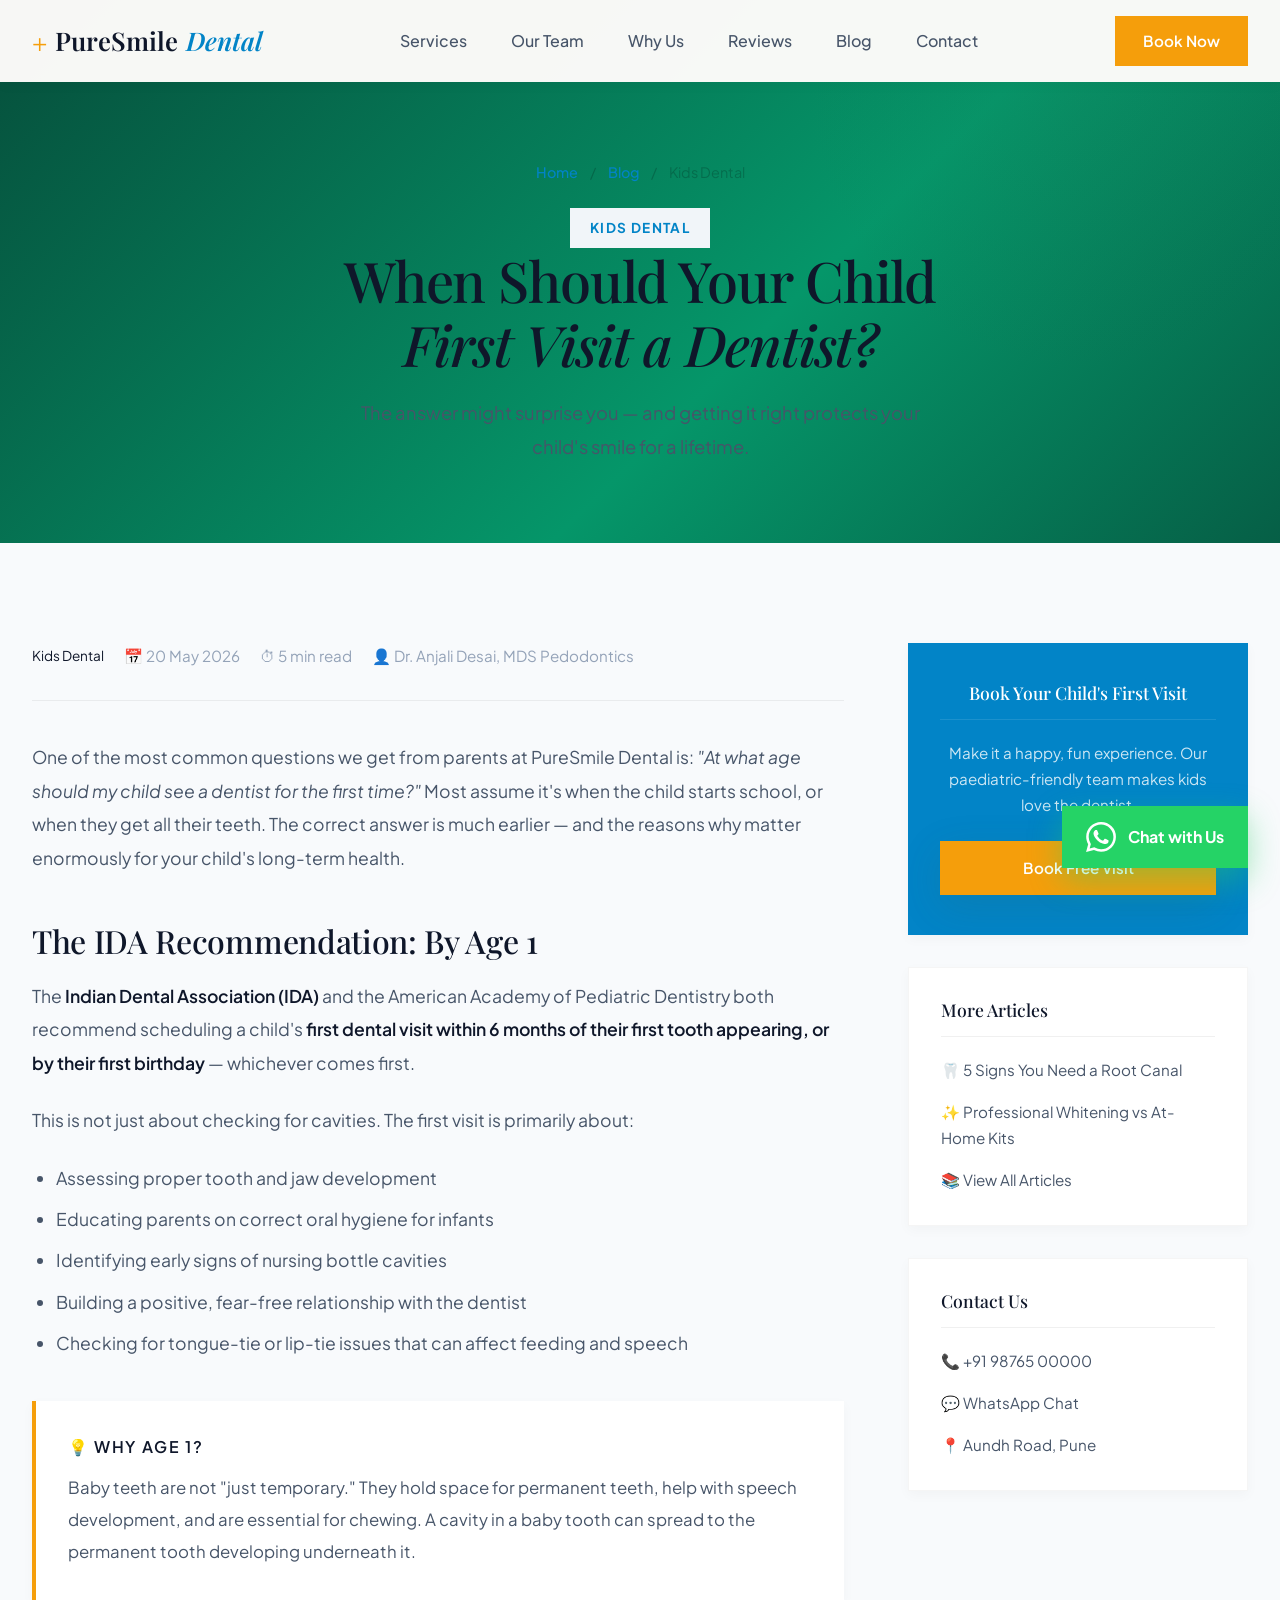
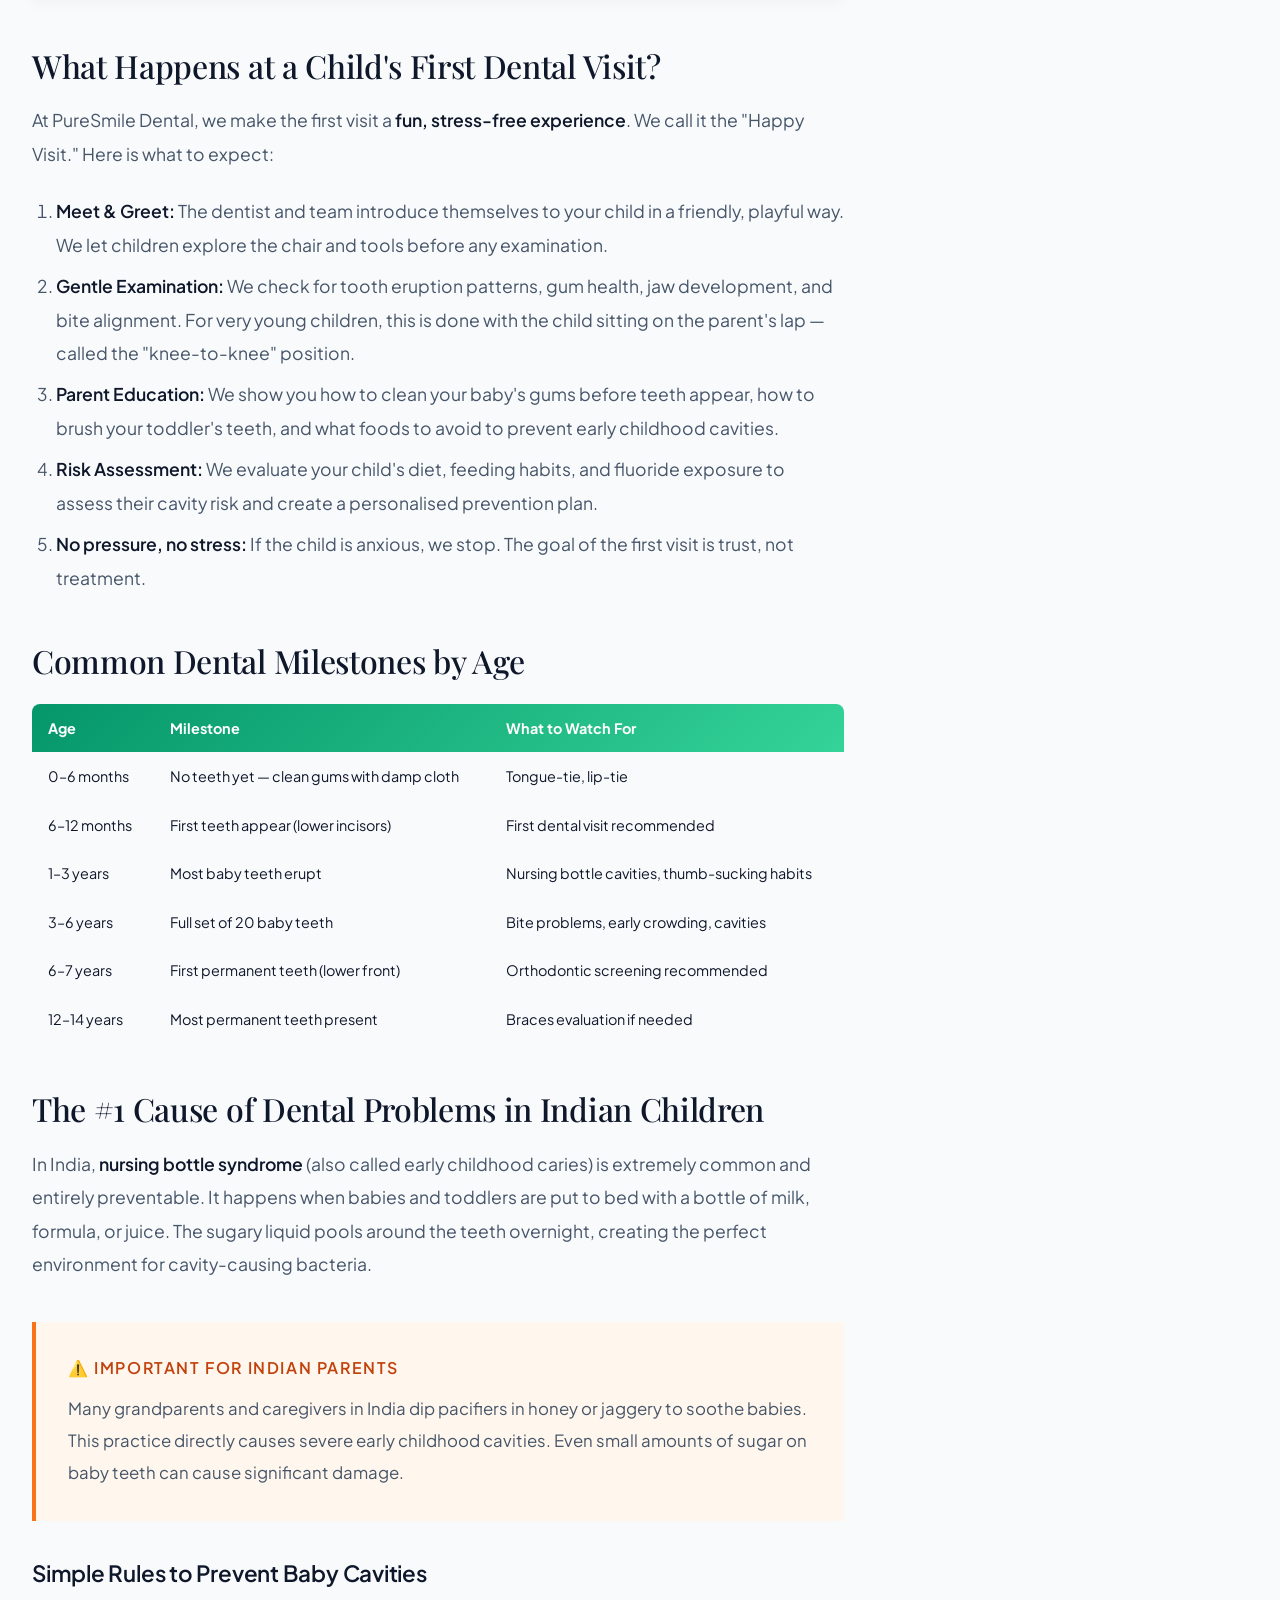
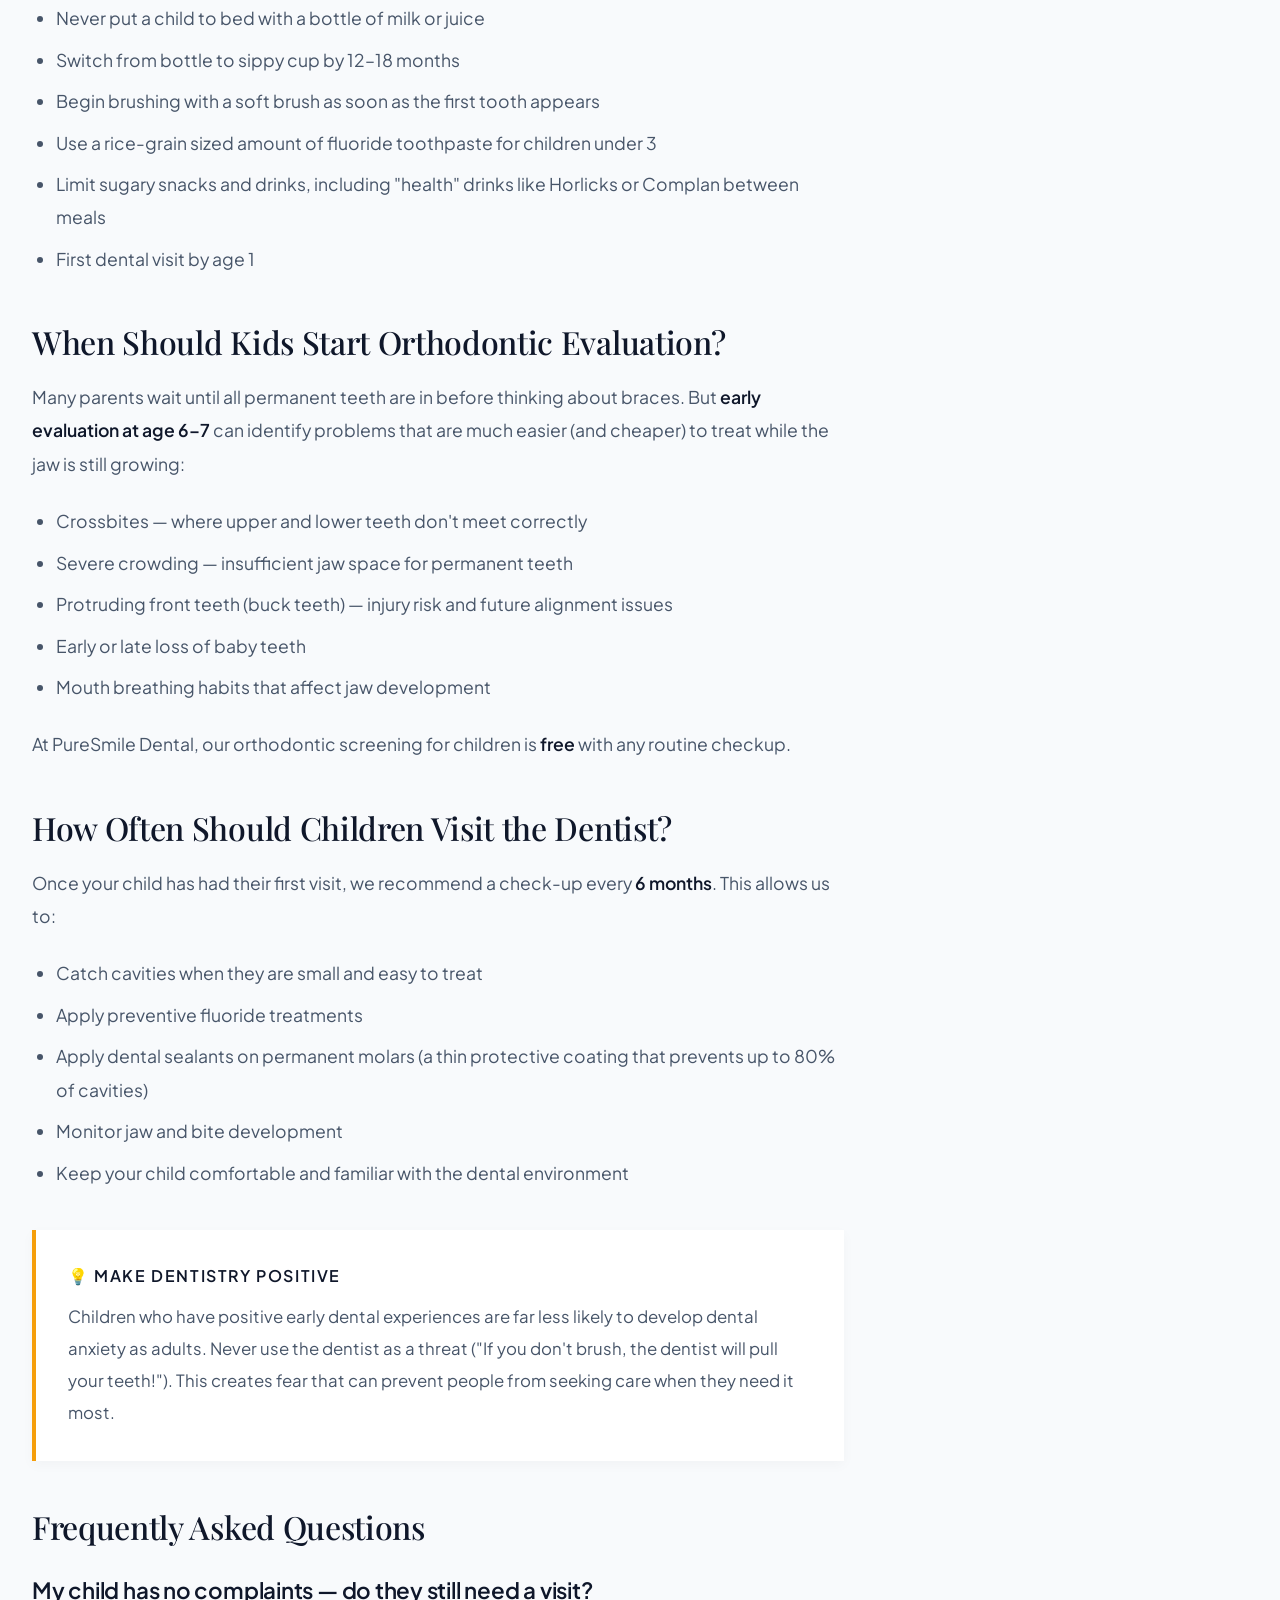
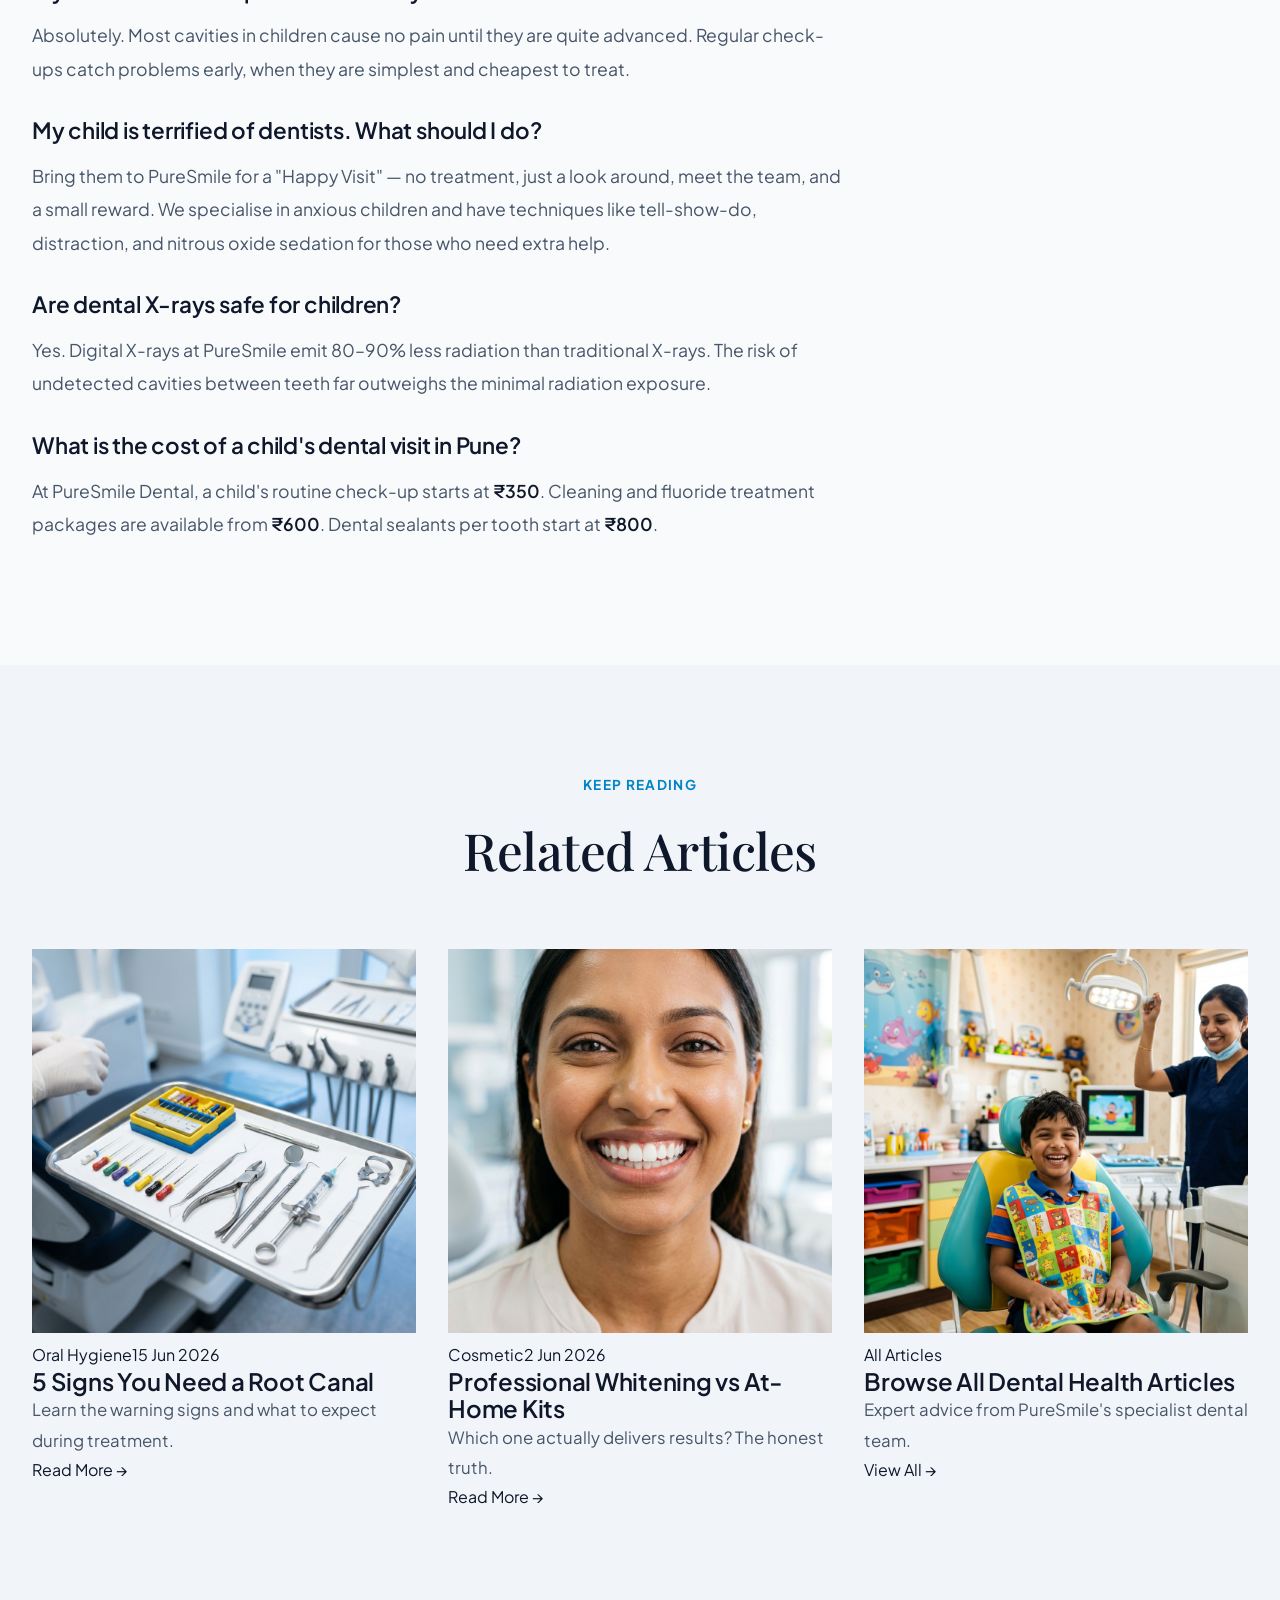
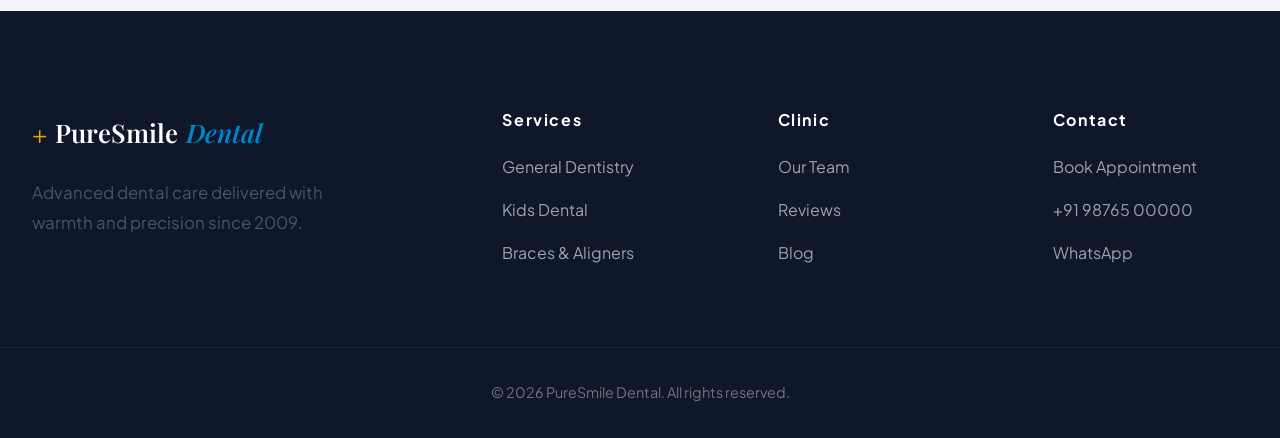
==== commit 5203ff72: "Fix remaining button radii, map wrapper, inner blur, and add cache-busters" ====
--- a/blog-kids-dental.html
+++ b/blog-kids-dental.html
@@ -23,7 +23,7 @@
 
   <link rel="preconnect" href="https://fonts.googleapis.com" />
   <link href="https://fonts.googleapis.com/css2?family=Plus+Jakarta+Sans:wght@300;400;500;600;700;800&family=Playfair+Display:ital,wght@0,400;0,500;0,600;0,700;1,400;1,500;1,600&display=swap" rel="stylesheet" />
-  <link rel="stylesheet" href="style.css" />
+  <link rel="stylesheet" href="style.css?v=3" />
   <link rel="stylesheet" href="inner.css" />
 </head>
 <body>
--- a/style.css
+++ b/style.css
@@ -20,10 +20,10 @@
   --font-body: 'Plus Jakarta Sans', sans-serif;
   --font-display: 'Playfair Display', serif;
   
-  --radius-sm: 12px;
-  --radius-md: 20px;
-  --radius-lg: 32px;
-  --radius-xl: 48px;
+  --radius-sm: 0px;
+  --radius-md: 0px;
+  --radius-lg: 0px;
+  --radius-xl: 0px;
   
   --shadow-sm: 0 4px 12px rgba(28, 31, 29, 0.03);
   --shadow-md: 0 12px 32px rgba(28, 31, 29, 0.05);
@@ -75,7 +75,7 @@
   padding: 8px 20px;
   background: var(--surface-alt);
   color: var(--primary);
-  border-radius: 100px;
+  border-radius: 0;
   font-size: 0.85rem;
   font-weight: 700;
   letter-spacing: 0.1em;
@@ -91,7 +91,7 @@
   align-items: center;
   gap: 10px;
   padding: 16px 36px;
-  border-radius: 100px;
+  border-radius: 0;
   font-family: var(--font-body);
   font-size: 1.05rem;
   font-weight: 600;
@@ -132,8 +132,7 @@
   transition: var(--transition);
 }
 .nav.scrolled {
-  background: rgba(252, 251, 249, 0.95);
-  backdrop-filter: blur(24px);
+  background: rgba(252, 251, 249, 0.97);
   padding: 16px 0;
   box-shadow: var(--shadow-sm);
 }
@@ -155,170 +154,182 @@
 .nav-links { display: flex; list-style: none; gap: 12px; margin: 0 auto; }
 .nav-links a {
   padding: 8px 16px;
-  border-radius: 100px;
   font-weight: 500;
   color: var(--text-muted);
   transition: var(--transition);
   font-size: 1rem;
 }
-.nav-links a:hover, .nav-links a.active { color: var(--primary); background: var(--surface-alt); }
+.nav-links a:hover, .nav-links a.active { color: var(--primary); background: transparent; border-bottom: 2px solid var(--primary); }
 
 .nav-cta {
-  background: var(--secondary);
-  color: var(--surface);
+  background: var(--primary);
+  color: #fff;
   padding: 12px 28px;
-  border-radius: 100px;
   font-weight: 600;
   font-size: 0.95rem;
   transition: var(--transition);
   white-space: nowrap;
 }
-.nav-cta:hover { transform: translateY(-2px); background: var(--secondary-light); box-shadow: 0 8px 24px rgba(212, 175, 55, 0.3); }
+.nav-cta:hover { background: #000; color: #fff; }
 
 .nav-hamburger { display: none; flex-direction: column; gap: 6px; background: none; border: none; cursor: pointer; padding: 4px; }
 .nav-hamburger span { display: block; width: 28px; height: 2px; background: var(--text-main); border-radius: 2px; transition: var(--transition); }
 
 /* ===========================
-   HERO (Light & Airy Redesign)
-   =========================== */
-.hero {
+   HERO (Cinematic Redesign)
+   =========================== */
+.hero.cinematic {
   min-height: 100vh;
   display: flex;
   align-items: center;
   position: relative;
   overflow: hidden;
-  background: var(--surface-alt); /* Soft beige background */
-  padding: 140px 0 80px;
-  gap: 80px;
+  padding: 120px 0 0;
   max-width: 100%;
 }
-
-/* Subtle decorative blobs */
-.hero::before {
-  content: '';
+.hero-bg {
   position: absolute;
-  width: 900px; height: 900px;
-  background: radial-gradient(circle, rgba(212, 175, 55, 0.08) 0%, transparent 70%);
-  top: -200px; right: -200px;
-  pointer-events: none;
-}
-.hero::after {
-  content: '';
+  inset: 0;
+  z-index: 0;
+}
+.hero-bg img {
+  width: 100%;
+  height: 100%;
+  object-fit: cover;
+}
+.hero-overlay {
   position: absolute;
-  width: 700px; height: 700px;
-  background: radial-gradient(circle, rgba(59, 95, 72, 0.06) 0%, transparent 70%);
-  bottom: -100px; left: -200px;
-  pointer-events: none;
-}
-
-.hero-bg-overlay { display: none; } /* Removed noise */
-
-.hero-content {
+  inset: 0;
+  background: linear-gradient(to right, rgba(0,0,0,0.85) 0%, rgba(0,0,0,0.5) 100%);
+}
+.hero-content-cinematic {
   position: relative;
   z-index: 2;
-  flex: 1;
-  padding: 0 max(32px, calc((100vw - 1280px) / 2));
+  width: 100%;
   max-width: 700px;
-  margin-left: max(32px, calc((100vw - 1280px) / 2));
-}
-
-.hero-badge {
-  display: inline-flex;
-  align-items: center;
-  gap: 10px;
-  padding: 8px 20px;
-  background: var(--surface);
-  border: 1px solid rgba(0,0,0,0.05);
-  border-radius: 100px;
-  color: var(--primary);
-  font-size: 0.9rem;
-  font-weight: 600;
-  letter-spacing: 0.05em;
-  margin-bottom: 32px;
-  box-shadow: var(--shadow-sm);
-}
-.hero-badge::before { content: '✨'; }
-
-.hero-title {
-  color: var(--text-main);
-  margin-bottom: 28px;
-}
-.hero-title em {
-  font-style: italic;
-  color: var(--primary);
-  font-weight: 400;
-}
-
-.hero-subtitle {
-  font-size: 1.25rem;
-  color: var(--text-muted);
-  max-width: 560px;
-  margin-bottom: 48px;
-  line-height: 1.8;
-}
-
-.hero-actions { display: flex; gap: 20px; flex-wrap: wrap; margin-bottom: 60px; }
-
-.hero-stats { display: flex; align-items: center; gap: 40px; }
-.stat { display: flex; flex-direction: column; gap: 4px; }
-.stat > div { display: flex; align-items: flex-start; gap: 2px; }
-.stat-num { font-size: 2.5rem; font-weight: 400; font-family: var(--font-display); color: var(--text-main); line-height: 1; }
-.stat-num + span { font-size: 1.5rem; color: var(--secondary); font-weight: 600; line-height: 1; margin-top: 4px; }
-.stat-label { font-size: 0.8rem; color: var(--text-muted); font-weight: 600; text-transform: uppercase; letter-spacing: 0.1em; }
-.stat-divider { width: 1px; height: 50px; background: rgba(0,0,0,0.08); }
-
-.hero-image-wrap {
+  padding: 0 32px;
+}
+.hero-split {
   position: relative;
-  flex: 0 0 520px;
-  height: 640px;
-  margin-right: max(32px, calc((100vw - 1280px) / 2));
   z-index: 2;
-}
-
-.hero-image-glow { display: none; }
-
-.hero-image {
+  display: flex;
+  align-items: center;
+  justify-content: space-between;
+  width: 100%;
+  max-width: 1280px;
+  margin: 0 auto;
+  padding: 0 32px;
+  gap: 48px;
+}
+.hero-doctor-wrap {
+  flex-shrink: 0;
+  width: 380px;
+  height: 500px;
+  overflow: hidden;
+  border: 3px solid rgba(255,255,255,0.15);
+  position: relative;
+}
+.hero-doctor-img {
   width: 100%;
   height: 100%;
   object-fit: cover;
-  object-position: center top;
-  border-radius: var(--radius-xl) var(--radius-xl) 0 var(--radius-xl);
-  box-shadow: var(--shadow-lg);
-  display: block;
-}
-
-.hero-card {
+  object-position: top;
+  filter: contrast(1.1);
+}
+.hero-badge-clean {
+  display: inline-block;
+  color: #fff;
+  border: 1px solid rgba(255,255,255,0.2);
+  padding: 8px 16px;
+  font-size: 0.9rem;
+  letter-spacing: 2px;
+  text-transform: uppercase;
+  margin-bottom: 32px;
+}
+.hero-title-large {
+  font-size: 5rem;
+  color: #fff;
+  line-height: 1.1;
+  margin-bottom: 32px;
+  text-shadow: 0 4px 20px rgba(0,0,0,0.5);
+}
+.hero-subtitle-light {
+  font-size: 1.25rem;
+  color: rgba(255,255,255,0.8);
+  max-width: 600px;
+  line-height: 1.8;
+  margin-bottom: 48px;
+}
+.hero-actions {
+  display: flex;
+  gap: 24px;
+}
+.btn-sharp-primary {
+  display: inline-flex;
+  align-items: center;
+  justify-content: center;
+  background: var(--primary);
+  color: #fff;
+  padding: 16px 32px;
+  font-weight: 600;
+  border: 1px solid var(--primary);
+  transition: all 0.3s ease;
+  text-decoration: none;
+}
+.btn-sharp-primary:hover {
+  background: #fff;
+  color: var(--primary);
+}
+.btn-sharp-outline {
+  display: inline-flex;
+  align-items: center;
+  justify-content: center;
+  background: transparent;
+  color: #fff;
+  padding: 16px 32px;
+  font-weight: 600;
+  border: 1px solid rgba(255,255,255,0.5);
+  transition: all 0.3s ease;
+  text-decoration: none;
+}
+.btn-sharp-outline:hover {
+  background: #fff;
+  color: #000;
+}
+.hero-stats-bar {
   position: absolute;
-  bottom: 80px;
-  left: -40px;
-  display: flex;
-  align-items: center;
-  gap: 16px;
-  background: var(--surface);
-  border-radius: var(--radius-lg);
-  padding: 20px 28px;
-  box-shadow: var(--shadow-lg);
-}
-.hero-card-icon { font-size: 2rem; }
-.hero-card strong { display: block; font-size: 1.05rem; color: var(--text-main); font-weight: 700; margin-bottom: 2px; }
-.hero-card small { color: var(--text-muted); font-size: 0.85rem; }
-
-.hero-card-2 {
-  position: absolute;
-  top: 60px;
-  right: -30px;
-  display: flex;
-  align-items: center;
-  gap: 10px;
-  background: var(--surface);
-  color: var(--text-main);
-  padding: 16px 24px;
-  border-radius: 100px;
-  font-size: 1rem;
-  font-weight: 600;
-  box-shadow: var(--shadow-md);
-}
-.hero-card-2 span:first-child { color: var(--secondary); font-size: 1.2rem; }
+  bottom: 0;
+  left: 0;
+  width: 100%;
+  background: rgba(0,0,0,0.4);
+  backdrop-filter: blur(10px);
+  z-index: 2;
+  display: flex;
+  justify-content: center;
+  padding: 32px 0;
+  border-top: 1px solid rgba(255,255,255,0.1);
+}
+.stat-clean {
+  color: #fff;
+  display: flex;
+  flex-direction: column;
+  padding: 0 64px;
+  border-right: 1px solid rgba(255,255,255,0.1);
+}
+.stat-clean:last-child {
+  border-right: none;
+}
+.stat-clean strong {
+  font-size: 2.5rem;
+  font-family: var(--font-display);
+  font-weight: 400;
+}
+.stat-clean span {
+  font-size: 0.85rem;
+  text-transform: uppercase;
+  letter-spacing: 2px;
+  color: rgba(255,255,255,0.6);
+}
 
 /* ===========================
    TRUST BAR
@@ -346,187 +357,320 @@
    SERVICES
    =========================== */
 .services { background: var(--surface); }
-.services-grid { display: grid; grid-template-columns: repeat(3, 1fr); gap: 32px; }
-
-.service-card {
-  background: var(--surface);
-  border-radius: 0;
-  padding: 48px 36px;
-  border: 1px solid rgba(0,0,0,0.04);
+.services-header-split {
+  display: flex;
+  justify-content: space-between;
+  align-items: flex-end;
+  margin-bottom: 60px;
+  gap: 40px;
+}
+.services-header-split .sh-left h2 { margin: 16px 0 0; }
+.services-header-split .sh-right { max-width: 400px; }
+.services-header-split .sh-right p { margin: 0; }
+
+.services-accordion {
+  display: flex;
+  height: 600px;
+  width: 100%;
+  gap: 4px;
+  margin-top: 40px;
+}
+.sa-item {
+  flex: 1;
   position: relative;
-  transition: var(--transition);
-  cursor: default;
   overflow: hidden;
-}
-.service-card::before {
-  content: ''; position: absolute; inset: 0;
-  background: var(--surface-alt); opacity: 0; transition: var(--transition); z-index: 0;
-}
-.service-card:hover {
-  transform: translateY(-8px);
-  box-shadow: var(--shadow-lg);
-  border-color: transparent;
-}
-.service-card:hover::before { opacity: 1; }
-.service-card > * { position: relative; z-index: 1; }
-
-.service-card.featured {
-  background: var(--primary);
-  border-color: transparent;
-  color: var(--surface);
-}
-.service-card.featured::before { background: var(--primary-light); }
-.service-card.featured h3, .service-card.featured p { color: rgba(255,255,255,0.9); }
-.service-card.featured .service-link { color: var(--secondary); }
-
-.service-badge {
+  transition: flex 0.6s cubic-bezier(0.25, 1, 0.5, 1);
+  background: #000;
+  display: flex;
+  align-items: flex-end;
+  cursor: pointer;
+}
+.sa-item:hover {
+  flex: 4;
+}
+.sa-bg {
   position: absolute;
-  top: -16px;
-  left: 36px;
-  background: var(--secondary);
-  color: var(--surface);
-  font-size: 0.75rem;
-  font-weight: 700;
-  padding: 6px 16px;
-  border-radius: 0;
-  letter-spacing: 0.1em;
+  inset: 0;
+  z-index: 1;
+  opacity: 0.4;
+  transition: opacity 0.6s cubic-bezier(0.25, 1, 0.5, 1), transform 0.6s cubic-bezier(0.25, 1, 0.5, 1);
+}
+.sa-bg img {
+  width: 100%;
+  height: 100%;
+  object-fit: cover;
+}
+.sa-item:hover .sa-bg {
+  opacity: 0.7;
+  transform: scale(1.05);
+}
+.sa-content {
+  position: relative;
+  z-index: 2;
+  padding: 40px;
+  color: #fff;
+  width: 100%;
+  display: flex;
+  flex-direction: column;
+}
+.sa-header {
+  display: flex;
+  flex-direction: column;
+  transition: transform 0.4s;
+}
+.sa-num {
+  font-family: var(--font-display);
+  font-size: 1.5rem;
+  margin-bottom: 8px;
+  opacity: 0.7;
+}
+.sa-header h3 {
+  font-family: var(--font-display);
+  font-size: 1.8rem;
+  margin: 0;
+  white-space: nowrap;
+  text-shadow: 0 2px 10px rgba(0,0,0,0.5);
+}
+.sa-body {
+  height: 0;
+  opacity: 0;
+  overflow: hidden;
+  transition: opacity 0.4s, height 0.4s;
+}
+.sa-item:hover .sa-body {
+  height: 130px;
+  opacity: 1;
+  margin-top: 16px;
+  transition: opacity 0.4s 0.2s, height 0.4s 0.2s;
+}
+.sa-body p {
+  margin: 0 0 16px;
+  line-height: 1.6;
+  font-size: 1rem;
+  text-shadow: 0 1px 4px rgba(0,0,0,0.5);
+  max-width: 400px;
+  white-space: normal;
+}
+.sa-link {
+  color: #fff;
+  font-weight: 600;
+  display: inline-flex;
+  align-items: center;
+  gap: 8px;
+  text-decoration: none;
+  transition: var(--transition);
+}
+.sa-link:hover {
+  gap: 12px;
+}
+
+/* ===========================
+   ABOUT (Cinematic Redesign)
+   =========================== */
+.about { background: #fff; padding: 120px 0; }
+.about-container-cinematic {
+  display: grid;
+  grid-template-columns: 1fr 1fr;
+  gap: 120px;
+  align-items: center;
+}
+.about-image-wrap-cinematic {
+  position: relative;
+  width: 100%;
+}
+.about-img-cinematic {
+  width: 100%;
+  aspect-ratio: 3/4;
+  display: block;
+  object-fit: cover;
+  filter: grayscale(20%) contrast(1.1);
+}
+.about-exp-badge-sharp {
+  position: absolute;
+  bottom: -40px;
+  right: -40px;
+  background: var(--text-main);
+  color: #fff;
+  padding: 40px;
+  display: flex;
+  flex-direction: column;
+  align-items: center;
+  justify-content: center;
+  border: 1px solid rgba(255,255,255,0.1);
+}
+.about-exp-badge-sharp strong {
+  font-size: 4rem;
+  font-family: var(--font-display);
+  font-weight: 400;
+  line-height: 1;
+  color: var(--primary);
+}
+.about-exp-badge-sharp span {
   text-transform: uppercase;
-}
-
-.service-icon-wrap {
-  width: 100px; height: 100px;
-  border-radius: 0;
+  letter-spacing: 2px;
+  font-size: 0.85rem;
+  margin-top: 8px;
+}
+.about-content-cinematic {
+  padding-right: 40px;
+}
+.section-tag-sharp {
+  display: inline-block;
+  text-transform: uppercase;
+  letter-spacing: 3px;
+  font-size: 0.8rem;
+  font-weight: 600;
+  color: var(--primary);
+  margin-bottom: 24px;
+  border-bottom: 2px solid var(--primary);
+  padding-bottom: 4px;
+}
+.about-title-large {
+  font-size: 4rem;
   margin-bottom: 32px;
-  overflow: hidden;
-  box-shadow: var(--shadow-sm);
-  transition: var(--transition);
-}
-.service-card:hover .service-icon-wrap img { transform: scale(1.1); }
-.service-icon-wrap img { transition: transform 0.6s cubic-bezier(0.25, 1, 0.5, 1); }
-
-.service-card h3 { margin-bottom: 16px; font-size: 1.4rem; font-family: var(--font-display); }
-.service-card p { font-size: 1rem; margin-bottom: 32px; line-height: 1.7; }
-.service-link { color: var(--primary); font-weight: 600; font-size: 1rem; transition: var(--transition); display: inline-flex; align-items: center; gap: 8px; }
-.service-link:hover { gap: 12px; }
-
-/* ===========================
-   ABOUT
-   =========================== */
-.about { background: var(--surface-alt); }
-.about-container { display: grid; grid-template-columns: 1fr 1fr; gap: 100px; align-items: center; }
-
-.about-image-wrap { position: relative; border-radius: var(--radius-xl); overflow: hidden; box-shadow: var(--shadow-lg); }
-.about-img { width: 100%; display: block; aspect-ratio: 4/5; }
-
-.about-exp-badge {
-  position: absolute;
-  bottom: -30px;
-  right: -30px;
-  background: var(--surface);
   color: var(--text-main);
-  padding: 32px;
-  border-radius: var(--radius-xl) 0 var(--radius-xl) 0;
-  text-align: center;
-  box-shadow: var(--shadow-lg);
-  display: flex; flex-direction: column; gap: 4px;
-}
-.exp-num { display: block; font-size: 3.5rem; font-weight: 400; font-family: var(--font-display); line-height: 1; color: var(--primary); }
-.exp-text { font-size: 0.9rem; font-weight: 600; color: var(--text-muted); line-height: 1.4; text-transform: uppercase; letter-spacing: 0.05em; }
-
-.about-content .section-tag { margin-bottom: 24px; }
-.about-content h2 { margin-bottom: 24px; }
-.about-lead { font-size: 1.25rem; color: var(--text-muted); margin-bottom: 40px; line-height: 1.8; }
-
-.about-features { display: flex; flex-direction: column; gap: 32px; margin-bottom: 48px; }
-.about-feature { display: flex; gap: 20px; align-items: flex-start; }
-.about-feature-icon { font-size: 2rem; flex-shrink: 0; color: var(--secondary); background: var(--surface); width: 60px; height: 60px; display: flex; align-items: center; justify-content: center; border-radius: 50%; box-shadow: var(--shadow-sm); }
-.about-feature strong { display: block; color: var(--text-main); font-size: 1.1rem; margin-bottom: 6px; }
-.about-feature p { font-size: 1rem; color: var(--text-muted); margin: 0; }
+}
+.about-lead-sharp {
+  font-size: 1.25rem;
+  color: var(--text-muted);
+  line-height: 1.8;
+  margin-bottom: 48px;
+}
+.about-features-sharp {
+  display: flex;
+  flex-direction: column;
+  gap: 32px;
+  margin-bottom: 48px;
+  border-left: 1px solid rgba(0,0,0,0.1);
+  padding-left: 24px;
+}
+.about-feature-sharp strong {
+  display: block;
+  font-size: 1.2rem;
+  color: var(--text-main);
+  margin-bottom: 8px;
+}
+.about-feature-sharp p {
+  color: var(--text-muted);
+  margin: 0;
+}
+.dark-btn {
+  border-color: var(--text-main);
+  color: var(--text-main);
+}
+.dark-btn:hover {
+  background: var(--text-main);
+  color: #fff;
+}
 
 /* ===========================
    WHY US
    =========================== */
-.why-us { position: relative; overflow: hidden; padding: 120px 0; background: var(--primary); color: var(--surface); }
-.why-us-bg { display: none; }
-.why-us .container { position: relative; z-index: 2; }
-.why-us .section-header p { color: rgba(255,255,255,0.8); }
-
-.why-grid { display: grid; grid-template-columns: repeat(3, 1fr); gap: 32px; }
-.why-card {
-  background: rgba(255,255,255,0.03);
-  border: 1px solid rgba(255,255,255,0.08);
-  border-radius: var(--radius-lg);
-  padding: 48px 36px;
-  transition: var(--transition);
-}
-.why-card:hover {
-  background: var(--surface);
-  border-color: transparent;
-  transform: translateY(-8px);
-  box-shadow: 0 24px 64px rgba(0,0,0,0.2);
-}
-.why-card:hover h3 { color: var(--text-main); }
-.why-card:hover p { color: var(--text-muted); }
-
-.why-num { font-size: 3.5rem; font-weight: 400; color: var(--secondary); line-height: 1; margin-bottom: 24px; font-family: var(--font-display); opacity: 0.8; }
-.why-card h3 { color: var(--surface); margin-bottom: 16px; font-size: 1.3rem; transition: var(--transition); font-family: var(--font-display); }
-.why-card p { color: rgba(255,255,255,0.7); font-size: 1rem; transition: var(--transition); }
+.why-us.cinematic {
+  background: var(--bg-color);
+  padding: 120px 0;
+  border-top: 1px solid rgba(0,0,0,0.05);
+}
+.section-header-left {
+  margin-bottom: 80px;
+}
+.why-list-cinematic {
+  display: flex;
+  flex-direction: column;
+}
+.why-row-cinematic {
+  display: flex;
+  align-items: flex-start;
+  gap: 64px;
+  padding: 64px 0;
+  border-top: 1px solid rgba(0,0,0,0.1);
+  transition: all 0.4s ease;
+}
+.why-row-cinematic:hover {
+  background: #fff;
+  padding-left: 32px;
+  padding-right: 32px;
+}
+.why-num-large {
+  font-size: 5rem;
+  font-family: var(--font-display);
+  color: var(--text-light);
+  line-height: 0.8;
+  transition: color 0.4s ease;
+}
+.why-row-cinematic:hover .why-num-large {
+  color: var(--primary);
+}
+.why-text-wrap h3 {
+  font-size: 1.8rem;
+  color: var(--text-main);
+  margin-bottom: 16px;
+}
+.why-text-wrap p {
+  font-size: 1.15rem;
+  color: var(--text-muted);
+  margin: 0;
+  max-width: 600px;
+}
 
 /* ===========================
    TESTIMONIALS
    =========================== */
-.testimonials { background: var(--bg-color); overflow: hidden; }
+.testimonials.cinematic { background: var(--surface-alt); padding: 120px 0; overflow: hidden; }
 .testimonials-track {
   display: flex;
-  gap: 32px;
+  gap: 0;
   transition: transform 0.6s cubic-bezier(0.25, 1, 0.5, 1);
-  overflow: hidden;
-  padding: 20px 0 40px; /* Space for shadow */
-}
-
-.testimonial-card {
+  padding: 0;
+}
+
+.testimonial-card.cinematic {
   position: relative;
   background: var(--surface);
-  border-radius: var(--radius-xl);
-  padding: 56px 48px;
-  border: 1px solid rgba(0,0,0,0.03);
-  min-width: calc(33.333% - 21.33px);
+  padding: 80px 120px;
+  min-width: 100%;
   flex-shrink: 0;
-  box-shadow: var(--shadow-sm);
-  transition: var(--transition);
-  z-index: 1;
-}
-.testimonial-card:hover { box-shadow: var(--shadow-lg); transform: translateY(-8px); }
-
-.quote-icon {
-  position: absolute;
-  top: 30px;
-  right: 40px;
+  display: flex;
+  flex-direction: column;
+  align-items: center;
+  text-align: center;
+}
+.quote-icon-large {
   font-family: var(--font-display);
   font-size: 120px;
-  line-height: 1;
+  line-height: 0.5;
   color: var(--primary);
-  opacity: 0.05;
-  z-index: -1;
-}
-
-.stars { color: var(--secondary); font-size: 1.2rem; letter-spacing: 4px; margin-bottom: 28px; }
-.testimonial-text { font-size: 1.1rem; color: var(--text-main); line-height: 1.8; margin-bottom: 36px; font-style: italic; z-index: 2; position: relative; font-family: var(--font-display); }
-
-.testimonial-author { display: flex; align-items: center; gap: 20px; border-top: 1px solid rgba(0,0,0,0.06); padding-top: 28px; }
-.author-avatar-img {
-  width: 64px; height: 64px;
-  border-radius: 50%;
-  object-fit: cover;
-}
-.testimonial-author strong { display: block; font-size: 1.1rem; color: var(--text-main); font-weight: 700; margin-bottom: 4px; }
-.testimonial-author small { color: var(--text-muted); font-size: 0.95rem; font-weight: 500; text-transform: uppercase; letter-spacing: 0.05em; }
+  opacity: 0.2;
+  margin-bottom: 24px;
+}
+.testimonial-text-large {
+  font-size: 2rem;
+  color: var(--text-main);
+  line-height: 1.6;
+  margin-bottom: 48px;
+  font-family: var(--font-display);
+}
+.testimonial-author-sharp {
+  display: flex;
+  flex-direction: column;
+  align-items: center;
+  gap: 8px;
+}
+.testimonial-author-sharp strong {
+  font-size: 1.2rem;
+  color: var(--text-main);
+  text-transform: uppercase;
+  letter-spacing: 2px;
+}
+.testimonial-author-sharp span {
+  color: var(--text-muted);
+  font-size: 1rem;
+}
 
 .testimonials-controls { display: flex; justify-content: center; align-items: center; gap: 24px; margin-top: 10px; }
 .t-btn {
   width: 56px; height: 56px;
-  border-radius: 50%;
-  border: 2px solid var(--surface-alt);
+  border: 1px solid var(--text-main);
   background: var(--surface);
   color: var(--text-main);
   font-size: 1.2rem;
@@ -534,129 +678,100 @@
   transition: var(--transition);
   display: flex; align-items: center; justify-content: center;
 }
-.t-btn:hover { background: var(--primary); color: var(--surface); border-color: var(--primary); }
+.t-btn:hover { background: var(--text-main); color: var(--surface); }
 .t-dots { display: flex; gap: 12px; }
 .t-dot {
-  width: 10px; height: 10px;
-  border-radius: 50%;
-  background: var(--surface-alt);
+  width: 32px; height: 2px;
+  background: rgba(0,0,0,0.1);
   cursor: pointer;
   transition: var(--transition);
 }
-.t-dot.active { background: var(--primary); width: 32px; border-radius: 100px; }
+.t-dot.active { background: var(--primary); }
 
 /* ===========================
    BOOKING
    =========================== */
-.booking { position: relative; overflow: hidden; background: var(--surface-alt); }
-.booking-bg { display: none; }
-.booking-container {
+.booking.cinematic { position: relative; overflow: hidden; background: #fff; padding: 120px 0; }
+.booking-container-cinematic {
   display: grid;
   grid-template-columns: 1fr 1fr;
-  gap: 100px;
-  align-items: center;
-  position: relative;
-  z-index: 2;
-}
-
-.booking-content .section-tag { margin-bottom: 24px; }
-.booking-content h2 { margin-bottom: 24px; }
-.booking-content p { font-size: 1.15rem; margin-bottom: 40px; color: var(--text-muted); }
-
-.booking-perks { display: flex; flex-direction: column; gap: 16px; }
-.booking-perks span { display: flex; align-items: center; gap: 16px; font-weight: 600; color: var(--text-main); font-size: 1.05rem; }
-.booking-perks span::before { content: '✓'; color: var(--secondary); font-weight: 800; font-size: 1.2rem; }
-
-.booking-form {
-  background: var(--surface);
-  border-radius: var(--radius-xl);
-  padding: 56px;
-  box-shadow: var(--shadow-lg);
-  border: 1px solid rgba(0,0,0,0.03);
-}
-.booking-form h3 { margin-bottom: 32px; font-size: 1.8rem; font-family: var(--font-display); }
-
-.form-row { display: grid; grid-template-columns: 1fr 1fr; gap: 24px; }
-.form-group { display: flex; flex-direction: column; gap: 8px; margin-bottom: 24px; }
-.form-group label { font-size: 0.9rem; font-weight: 600; color: var(--text-main); letter-spacing: 0.05em; text-transform: uppercase; }
-.form-group input,
-.form-group select {
-  padding: 16px 20px;
-  border: 1px solid rgba(0,0,0,0.1);
-  border-radius: var(--radius-sm);
+  gap: 120px;
+  align-items: center;
+}
+.booking-perks-sharp { display: flex; flex-direction: column; gap: 24px; border-left: 1px solid rgba(0,0,0,0.1); padding-left: 24px; }
+.booking-perks-sharp span { display: flex; align-items: center; gap: 16px; font-weight: 500; color: var(--text-main); font-size: 1.1rem; text-transform: uppercase; letter-spacing: 1px;}
+.booking-perks-sharp span::before { content: ''; width: 32px; height: 1px; background: var(--text-main); }
+
+.booking-form-sharp {
+  background: var(--surface-alt);
+  padding: 80px 64px;
+}
+.form-row-sharp { display: grid; grid-template-columns: 1fr 1fr; gap: 40px; }
+.form-group-sharp { margin-bottom: 40px; }
+.form-group-sharp input,
+.form-group-sharp select {
+  padding: 16px 0;
+  border: none;
+  border-bottom: 1px solid rgba(0,0,0,0.2);
+  border-radius: 0;
   font-family: var(--font-body);
-  font-size: 1rem;
+  font-size: 1.1rem;
   color: var(--text-main);
+  background: transparent;
+  transition: var(--transition);
+  outline: none;
+  width: 100%;
+}
+.form-group-sharp input:focus,
+.form-group-sharp select:focus { border-bottom-color: var(--text-main); }
+.form-group-sharp select { appearance: none; cursor: pointer; }
+
+.form-note-sharp { font-size: 0.9rem; color: var(--text-muted); margin-top: 24px; }
+
+.booking-success-sharp {
   background: var(--surface-alt);
-  transition: var(--transition);
-  outline: none;
-  width: 100%;
-}
-.form-group input:focus,
-.form-group select:focus { border-color: var(--primary); background: var(--surface); box-shadow: 0 0 0 4px rgba(59, 95, 72, 0.1); }
-.form-group select { appearance: none; cursor: pointer; }
-
-.form-note { text-align: center; font-size: 0.9rem; color: var(--text-muted); margin-top: 20px; }
-
-.booking-success {
-  background: var(--surface);
-  border-radius: var(--radius-xl);
-  padding: 80px 48px;
-  box-shadow: var(--shadow-lg);
-  text-align: center;
-}
-.success-icon { font-size: 5rem; margin-bottom: 24px; }
-.booking-success h3 { font-size: 2.2rem; margin-bottom: 16px; font-family: var(--font-display); }
-.booking-success p { font-size: 1.1rem; color: var(--text-muted); }
+  padding: 80px 64px;
+}
 
 /* ===========================
    CONTACT
    =========================== */
-.contact { background: var(--surface); }
-.contact-grid { display: grid; grid-template-columns: repeat(4, 1fr); gap: 32px; }
-.contact-card {
+.contact.cinematic { background: #fff; padding: 120px 0; border-top: 1px solid rgba(0,0,0,0.05); }
+.contact-grid-cinematic { display: grid; grid-template-columns: repeat(4, 1fr); gap: 40px; margin-bottom: 64px; }
+.contact-card-sharp {
   background: var(--surface-alt);
-  border-radius: var(--radius-lg);
-  padding: 40px 32px;
-  text-align: center;
-  transition: var(--transition);
-}
-.contact-card:hover { transform: translateY(-6px); box-shadow: var(--shadow-md); background: var(--surface); }
-.contact-icon { font-size: 2.5rem; margin-bottom: 24px; color: var(--primary); }
-.contact-card h3 { font-size: 1.2rem; margin-bottom: 12px; font-family: var(--font-display); }
-.contact-card p { font-size: 1rem; line-height: 1.7; color: var(--text-muted); }
-.contact-card a { color: var(--primary); font-weight: 600; }
-.contact-card a:hover { color: var(--secondary); }
-
-.map-wrap { margin-top: 60px; border-radius: var(--radius-xl); overflow: hidden; box-shadow: var(--shadow-md); }
+  padding: 48px 32px;
+  text-align: left;
+  border-left: 2px solid var(--primary);
+}
+.contact-card-sharp h3 { font-size: 1.2rem; margin-bottom: 12px; font-family: var(--font-display); text-transform: uppercase; letter-spacing: 2px; }
+.contact-card-sharp p { font-size: 1.05rem; line-height: 1.7; color: var(--text-muted); }
+.contact-card-sharp a { color: var(--text-main); font-weight: 600; text-decoration: underline; }
+.contact-card-sharp a:hover { color: var(--primary); }
+
+.map-wrap-sharp { border: 1px solid rgba(0,0,0,0.1); width: 100%; height: 380px; }
 .map-wrap iframe { display: block; }
 
 /* ===========================
    BLOG
    =========================== */
-.blog { background: var(--surface-alt); }
-.blog-grid { display: grid; grid-template-columns: repeat(3, 1fr); gap: 32px; }
-
-.blog-card {
-  background: var(--surface);
-  border-radius: var(--radius-lg);
-  overflow: hidden;
-  border: 1px solid rgba(0,0,0,0.04);
-  transition: var(--transition);
+.blog.cinematic { background: #fff; padding: 120px 0; }
+.blog-grid-cinematic { display: grid; grid-template-columns: repeat(3, 1fr); gap: 64px; }
+.blog-card-sharp {
+  background: transparent;
   display: flex; flex-direction: column;
 }
-.blog-card:hover { transform: translateY(-8px); box-shadow: var(--shadow-lg); }
-
-.blog-img-wrap { height: 220px; overflow: hidden; }
-.blog-img-wrap img { width: 100%; height: 100%; object-fit: cover; transition: transform 0.6s ease; }
-.blog-card:hover .blog-img-wrap img { transform: scale(1.05); }
-
-.blog-body { padding: 32px; display: flex; flex-direction: column; flex: 1; gap: 16px; }
-.blog-meta { display: flex; align-items: center; gap: 16px; }
-.blog-tag { background: var(--surface-alt); color: var(--primary); padding: 4px 16px; border-radius: 100px; font-size: 0.8rem; font-weight: 700; text-transform: uppercase; letter-spacing: 0.1em; }
-.blog-date { font-size: 0.9rem; color: var(--text-light); font-weight: 500; }
-.blog-card h3 { font-size: 1.4rem; font-family: var(--font-display); line-height: 1.4; }
-.blog-card p { flex: 1; margin: 0; }
+.blog-img-wrap-sharp { height: 320px; overflow: hidden; margin-bottom: 24px; position: relative; }
+.blog-img-wrap-sharp img { width: 100%; height: 100%; object-fit: cover; transition: transform 0.6s ease; filter: grayscale(10%); }
+.blog-card-sharp:hover .blog-img-wrap-sharp img { transform: scale(1.05); filter: grayscale(0%); }
+.blog-body-sharp { display: flex; flex-direction: column; flex: 1; gap: 16px; }
+.blog-meta-sharp { display: flex; align-items: center; gap: 16px; margin-bottom: 8px; }
+.blog-tag-sharp { color: var(--primary); font-size: 0.8rem; font-weight: 700; text-transform: uppercase; letter-spacing: 0.1em; border-bottom: 1px solid var(--primary); padding-bottom: 2px; }
+.blog-date-sharp { font-size: 0.9rem; color: var(--text-light); }
+.blog-card-sharp h3 { font-size: 1.6rem; font-family: var(--font-display); line-height: 1.4; color: var(--text-main); }
+.blog-card-sharp p { flex: 1; margin: 0; color: var(--text-muted); }
+.service-link-sharp { display: inline-block; font-weight: 600; font-size: 0.9rem; text-transform: uppercase; letter-spacing: 1px; color: var(--text-main); margin-top: 16px; transition: color 0.3s ease; }
+.service-link-sharp:hover { color: var(--primary); }
 
 /* ===========================
    FOOTER
@@ -695,11 +810,12 @@
   position: fixed; bottom: 32px; right: 32px; z-index: 9999;
   display: flex; align-items: center; gap: 12px;
   background: #25D366; color: var(--surface);
-  padding: 16px 24px; border-radius: 100px;
+  padding: 16px 24px;
   font-weight: 700; font-size: 1rem;
   box-shadow: 0 12px 32px rgba(37, 211, 102, 0.4);
   transition: var(--transition);
   animation: waPulse 2.5s ease-in-out infinite;
+  text-decoration: none;
 }
 .whatsapp-float:hover { transform: translateY(-4px) scale(1.05); }
 @keyframes waPulse {
@@ -721,19 +837,22 @@
 .reveal.visible { opacity: 1; transform: translateY(0); }
 
 @media (max-width: 1024px) {
-  .services-grid { grid-template-columns: repeat(2, 1fr); }
-  .why-grid { grid-template-columns: repeat(2, 1fr); }
-  .about-container { grid-template-columns: 1fr; gap: 64px; }
-  .about-image-wrap { max-width: 600px; margin: 0 auto; }
-  .about-exp-badge { bottom: 20px; right: 20px; border-radius: var(--radius-lg); padding: 24px; }
-  .booking-container { grid-template-columns: 1fr; gap: 64px; }
-  .contact-grid { grid-template-columns: repeat(2, 1fr); }
-  .footer-inner { grid-template-columns: 1fr 1fr; gap: 64px; }
-  .hero { flex-direction: column; padding: 160px 0 80px; }
-  .hero-image-wrap { flex: none; width: 100%; max-width: 500px; height: 500px; margin: 0 auto; }
-  .hero-content { margin-left: 0; padding: 0 32px; max-width: 100%; text-align: center; }
+  .services-accordion { flex-direction: column; height: 800px; }
+  .sa-header h3 { font-size: 1.5rem; }
+  .why-list-cinematic { gap: 0; }
+  .why-row-cinematic { gap: 32px; padding: 40px 0; }
+  .why-num-large { font-size: 3.5rem; }
+  .about-container-cinematic { grid-template-columns: 1fr; gap: 64px; }
+  .about-image-wrap-cinematic { max-width: 600px; margin: 0 auto; }
+  .about-exp-badge-sharp { bottom: 20px; right: 20px; padding: 24px; }
+  .booking-container-cinematic { grid-template-columns: 1fr; gap: 64px; }
+  .contact-grid-cinematic { grid-template-columns: repeat(2, 1fr); }
+  .footer-inner-cinematic { grid-template-columns: 1fr 1fr; gap: 64px; }
+  .hero-split { flex-direction: column; text-align: center; }
+  .hero-content-cinematic { max-width: 100%; }
   .hero-actions { justify-content: center; }
-  .hero-stats { justify-content: center; flex-wrap: wrap; }
+  .hero-doctor-wrap { width: 280px; height: 360px; margin: 0 auto; }
+  .blog-grid-cinematic { grid-template-columns: 1fr 1fr; gap: 40px; }
 }
 
 @media (max-width: 768px) {
@@ -742,32 +861,38 @@
   .nav-cta { display: none; }
   .nav-hamburger { display: flex; }
   .nav-links.open { display: flex; flex-direction: column; position: fixed; inset: 80px 0 0; background: var(--bg-color); padding: 40px 32px; gap: 16px; z-index: 999; border-top: 1px solid rgba(0,0,0,0.05); }
-  .nav-links.open a { font-size: 1.25rem; padding: 16px 24px; color: var(--text-main); border-radius: var(--radius-sm); }
-  .nav-links.open a.active { background: var(--surface-alt); }
-  .services-grid { grid-template-columns: 1fr; }
-  .why-grid { grid-template-columns: 1fr; }
-  .trust-items { gap: 0; }
+  .nav-links.open a { font-size: 1.25rem; padding: 16px 24px; color: var(--text-main); min-height: 44px; }
+  .services-accordion { height: 900px; }
+  .sa-body p { font-size: 0.9rem; }
+  .trust-items { gap: 0; flex-wrap: wrap; }
   .trust-item { padding: 16px 20px; font-size: 0.9rem; border-right: none; border-bottom: 1px solid rgba(0,0,0,0.06); width: 50%; }
-  .form-row { grid-template-columns: 1fr; }
-  .contact-grid { grid-template-columns: 1fr; }
-  .footer-inner { grid-template-columns: 1fr; gap: 48px; }
-  .testimonial-card { min-width: calc(100% - 0px); }
-  .hero-badge::before { content: ''; }
+  .form-row-sharp { grid-template-columns: 1fr; }
+  .contact-grid-cinematic { grid-template-columns: 1fr; }
+  .footer-inner-cinematic { grid-template-columns: 1fr; gap: 48px; }
+  .testimonial-card.cinematic { padding: 40px 24px; min-width: 100%; }
+  .testimonial-text-large { font-size: 1.3rem; }
   .whatsapp-float span { display: none; }
-  .whatsapp-float { padding: 16px; border-radius: 50%; }
-  
-  .nav-links.open a, .service-link, .t-btn, .footer-links a, .nav-hamburger { min-height: 44px; min-width: 44px; }
+  .whatsapp-float { padding: 16px; }
+  .hero-doctor-wrap { width: 220px; height: 300px; }
+  .hero-title-large { font-size: 3rem; }
+  .about-title-large { font-size: 2.5rem; }
+  .blog-grid-cinematic { grid-template-columns: 1fr; gap: 48px; }
+  .why-row-cinematic { flex-direction: column; gap: 16px; }
+  .why-num-large { font-size: 3rem; }
+  .booking-form-sharp { padding: 40px 24px; }
+  .nav-hamburger, .t-btn, .service-link-sharp { min-height: 44px; min-width: 44px; }
 }
 
 @media (max-width: 480px) {
   h1 { font-size: 2.8rem; }
   h2 { font-size: 2.2rem; }
-  .hero-stats { gap: 24px; }
-  .stat-num { font-size: 2rem; }
-  .stat-num + span { font-size: 1.2rem; }
-  .booking-form { padding: 32px 24px; }
-  .blog-grid { grid-template-columns: 1fr; }
+  .hero-title-large { font-size: 2.5rem; }
+  .about-title-large { font-size: 2rem; }
+  .hero-doctor-wrap { width: 180px; height: 240px; }
+  .booking-form-sharp { padding: 32px 16px; }
   .trust-item { width: 100%; }
+  .stat-clean { padding: 0 24px; }
+  .stat-clean strong { font-size: 1.8rem; }
 }
 
 /* Accessibility & Form Validation */
--- a/inner.css
+++ b/inner.css
@@ -4,7 +4,7 @@
 .inner-nav .nav-links a:hover, .inner-nav .nav-links a.active { color: var(--primary) !important; background: var(--surface-alt) !important; }
 .inner-nav .nav-hamburger span { background: var(--text-main) !important; }
 .inner-nav .nav-cta { background: var(--secondary) !important; color: var(--surface) !important; }
-.inner-nav { background: rgba(252, 251, 249, 0.98) !important; backdrop-filter: blur(24px) !important; box-shadow: var(--shadow-sm) !important; padding: 16px 0 !important; }
+.inner-nav { background: rgba(252, 251, 249, 0.98) !important; box-shadow: var(--shadow-sm) !important; padding: 16px 0 !important; }
 
 /* Page Hero (breadcrumb banner) */
 .page-hero {
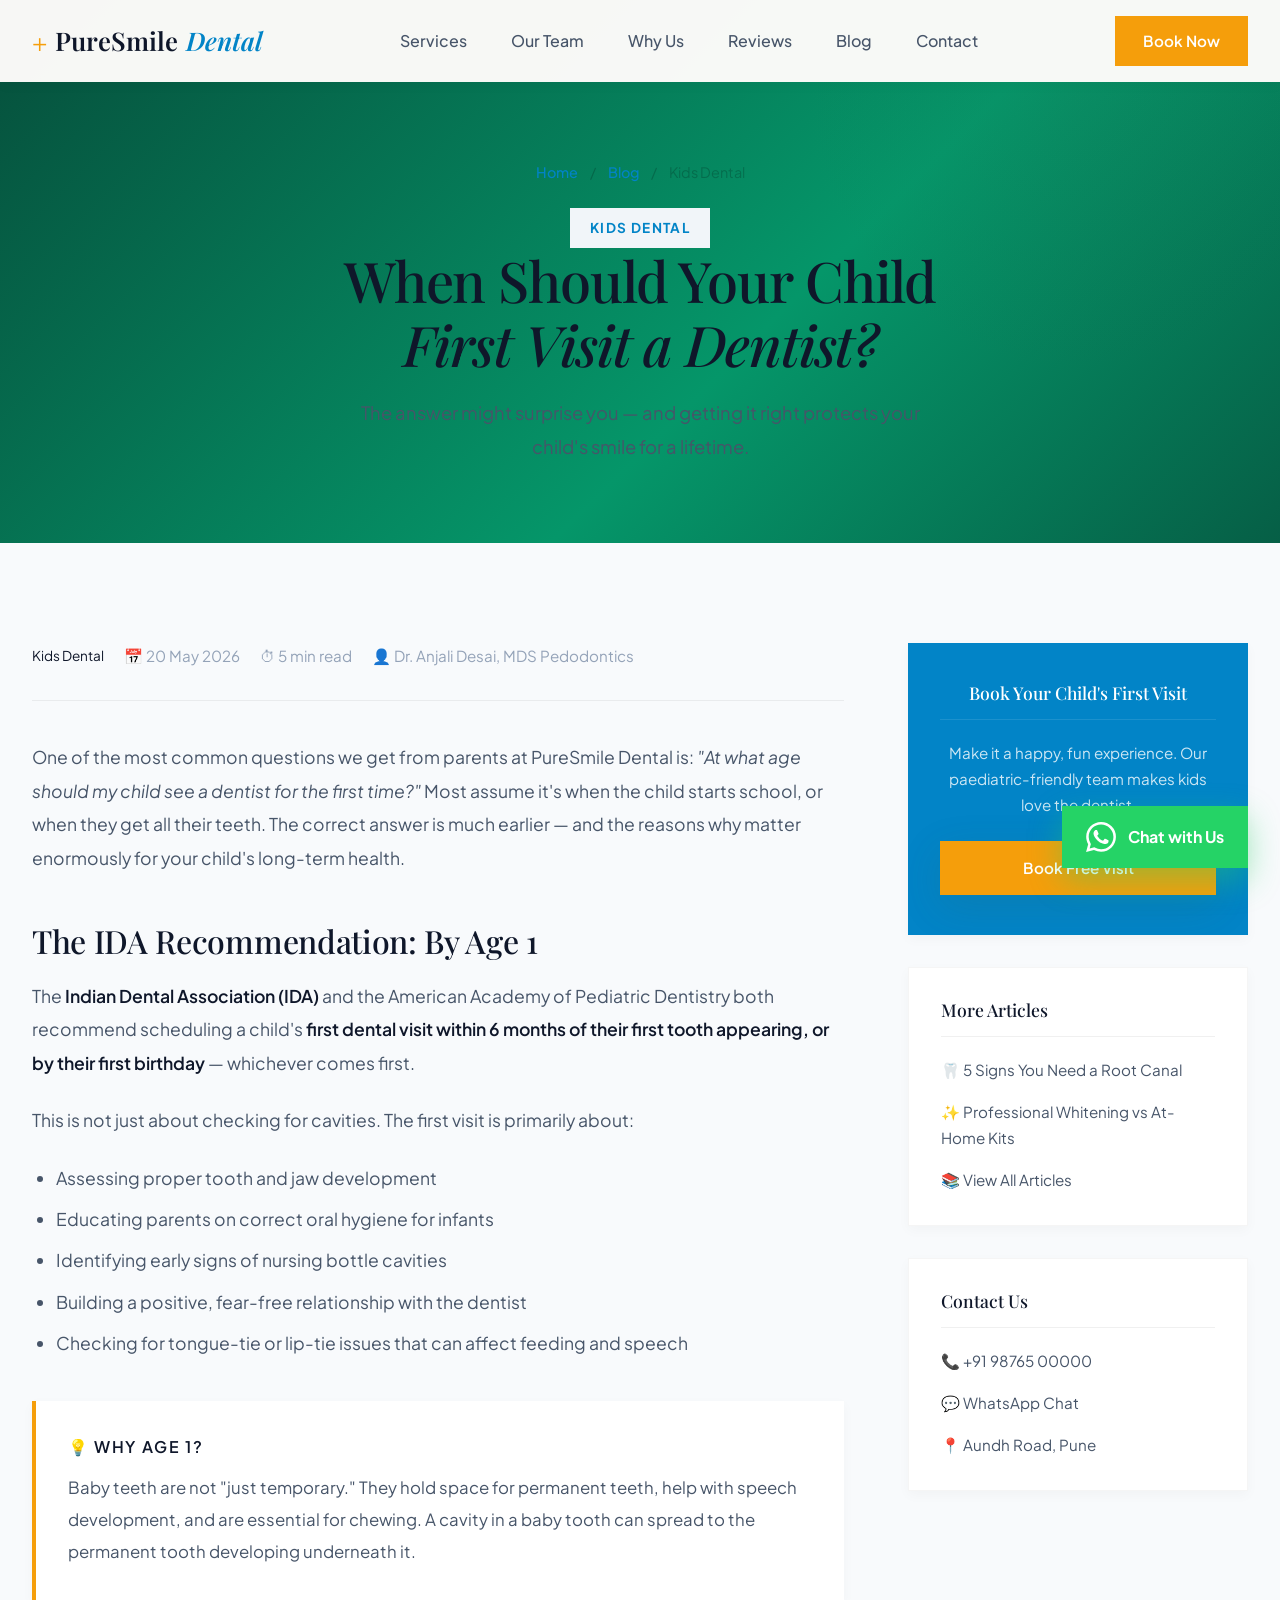
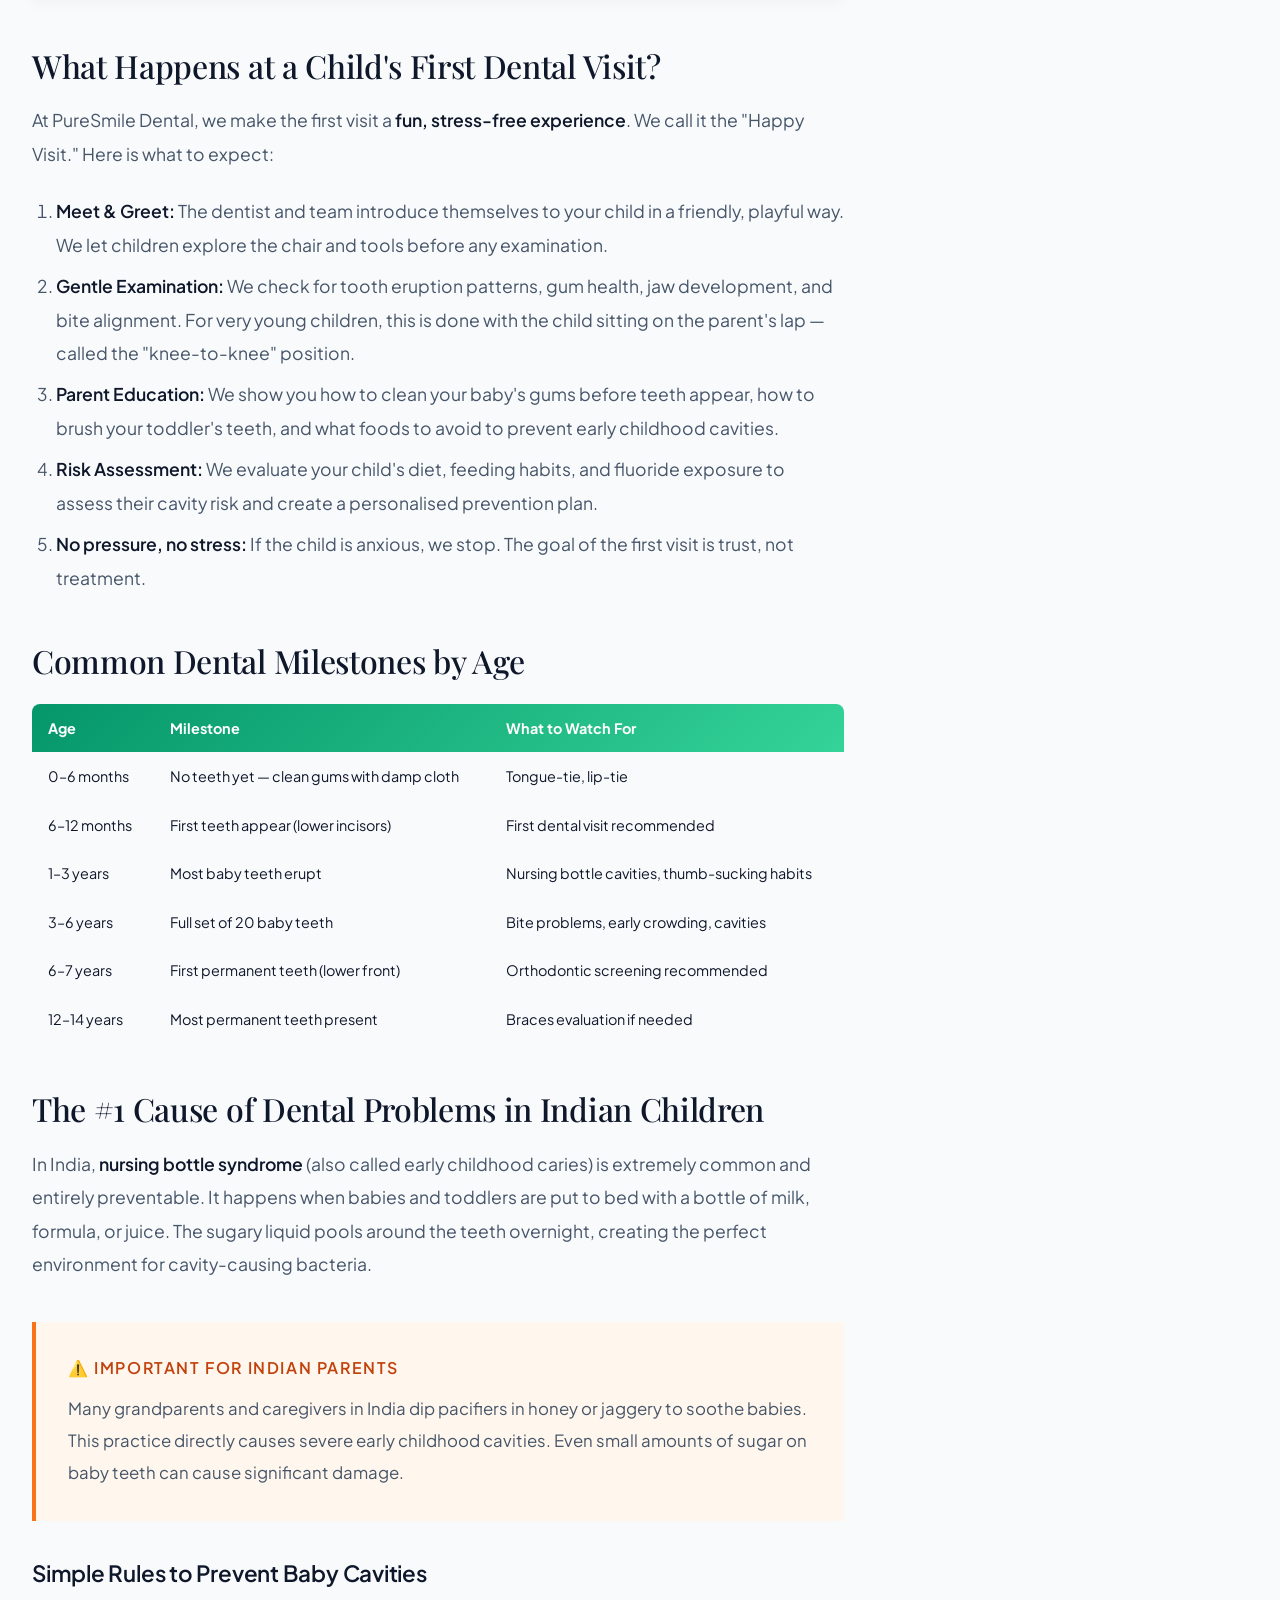
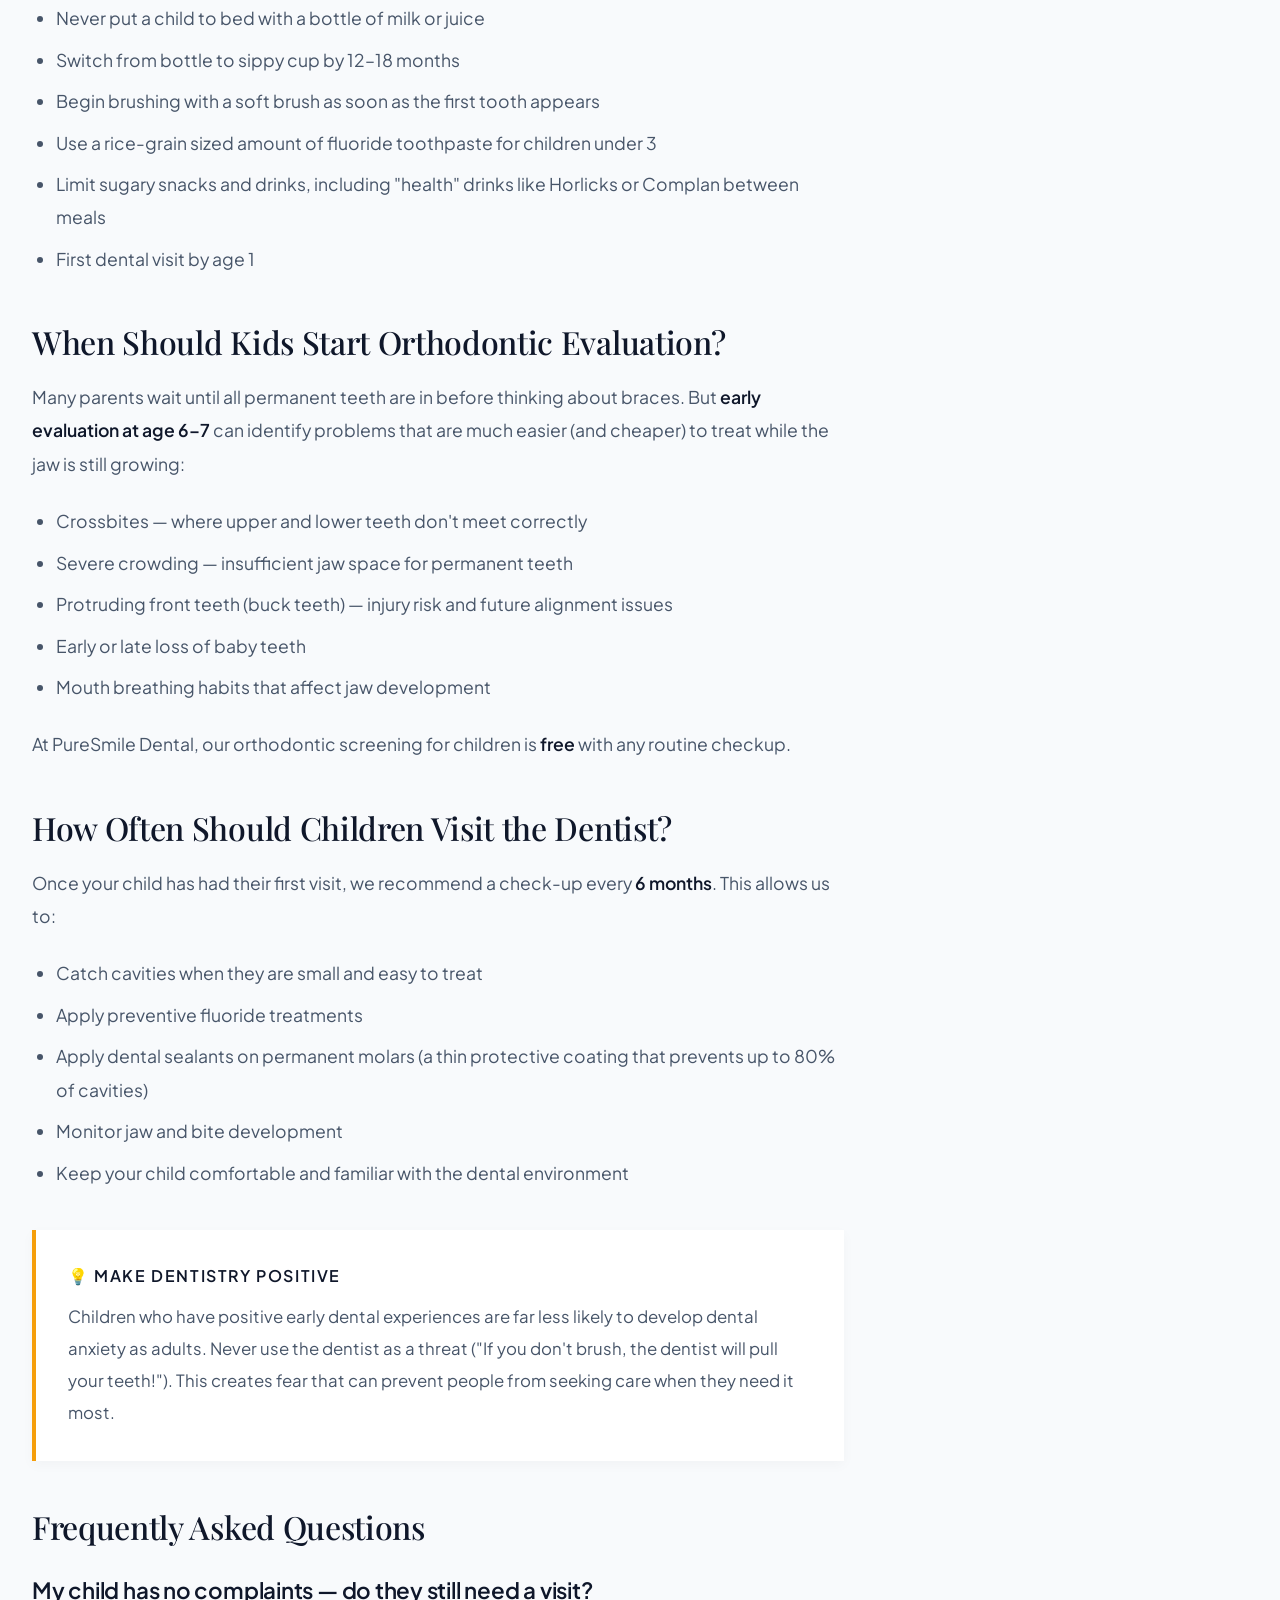
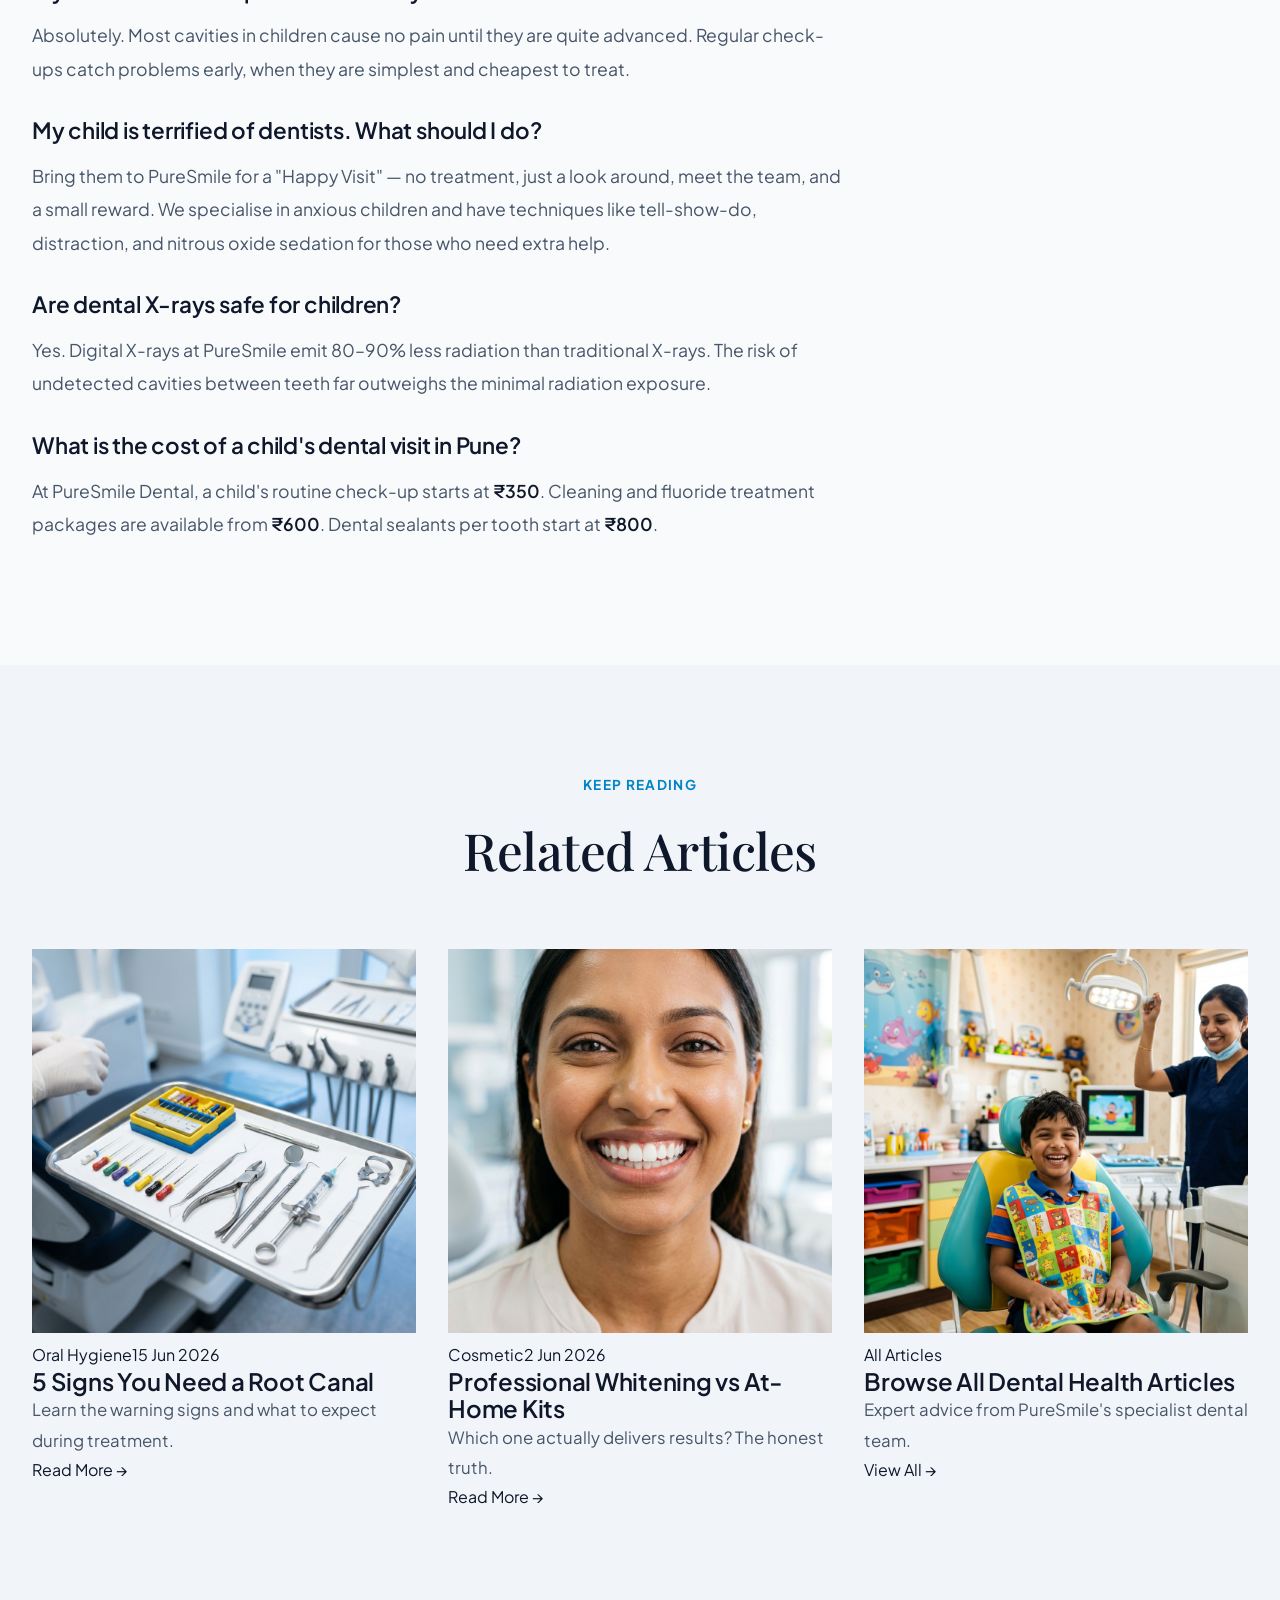
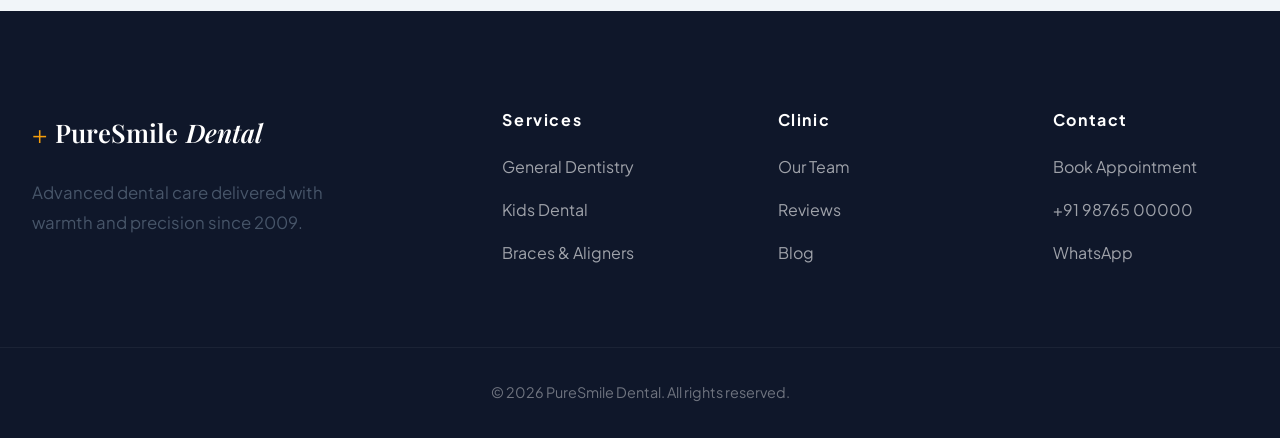
==== commit fd44f7f3: "Fix flex layout bugs on testimonial cards and nav link colors" ====
--- a/blog-kids-dental.html
+++ b/blog-kids-dental.html
@@ -23,7 +23,7 @@
 
   <link rel="preconnect" href="https://fonts.googleapis.com" />
   <link href="https://fonts.googleapis.com/css2?family=Plus+Jakarta+Sans:wght@300;400;500;600;700;800&family=Playfair+Display:ital,wght@0,400;0,500;0,600;0,700;1,400;1,500;1,600&display=swap" rel="stylesheet" />
-  <link rel="stylesheet" href="style.css?v=3" />
+  <link rel="stylesheet" href="style.css" />
   <link rel="stylesheet" href="inner.css" />
 </head>
 <body>
--- a/style.css
+++ b/style.css
@@ -142,24 +142,33 @@
   font-family: var(--font-display);
   font-size: 1.6rem;
   font-weight: 600;
+  color: #fff;
+  display: flex;
+  align-items: center;
+  gap: 8px;
+  transition: var(--transition);
+}
+.nav.scrolled .nav-logo {
   color: var(--text-main);
-  display: flex;
-  align-items: center;
-  gap: 8px;
-  transition: var(--transition);
 }
 .logo-icon { color: var(--secondary); font-family: var(--font-body); font-weight: 300; }
-.logo-accent { font-style: italic; color: var(--primary); }
+.logo-accent { font-style: italic; color: #fff; }
+.nav.scrolled .logo-accent { color: var(--primary); }
 
 .nav-links { display: flex; list-style: none; gap: 12px; margin: 0 auto; }
 .nav-links a {
   padding: 8px 16px;
   font-weight: 500;
+  color: rgba(255,255,255,0.9);
+  transition: var(--transition);
+  font-size: 1rem;
+}
+.nav.scrolled .nav-links a {
   color: var(--text-muted);
-  transition: var(--transition);
-  font-size: 1rem;
 }
 .nav-links a:hover, .nav-links a.active { color: var(--primary); background: transparent; border-bottom: 2px solid var(--primary); }
+.nav-hamburger span { display: block; width: 28px; height: 2px; background: #fff; border-radius: 2px; transition: var(--transition); }
+.nav.scrolled .nav-hamburger span { background: var(--text-main); }
 
 .nav-cta {
   background: var(--primary);
@@ -181,10 +190,11 @@
 .hero.cinematic {
   min-height: 100vh;
   display: flex;
-  align-items: center;
+  flex-direction: column;
+  justify-content: center;
   position: relative;
   overflow: hidden;
-  padding: 120px 0 0;
+  padding: 160px 0 180px;
   max-width: 100%;
 }
 .hero-bg {
@@ -217,7 +227,7 @@
   justify-content: space-between;
   width: 100%;
   max-width: 1280px;
-  margin: 0 auto;
+  margin: auto;
   padding: 0 32px;
   gap: 48px;
 }
@@ -628,8 +638,11 @@
   position: relative;
   background: var(--surface);
   padding: 80px 120px;
-  min-width: 100%;
-  flex-shrink: 0;
+  flex: 0 0 100%;
+  width: 100%;
+  min-width: 0;
+  max-width: 100%;
+  box-sizing: border-box;
   display: flex;
   flex-direction: column;
   align-items: center;
@@ -647,7 +660,8 @@
   font-size: 2rem;
   color: var(--text-main);
   line-height: 1.6;
-  margin-bottom: 48px;
+  margin: 0 auto 48px;
+  max-width: 900px;
   font-family: var(--font-display);
 }
 .testimonial-author-sharp {
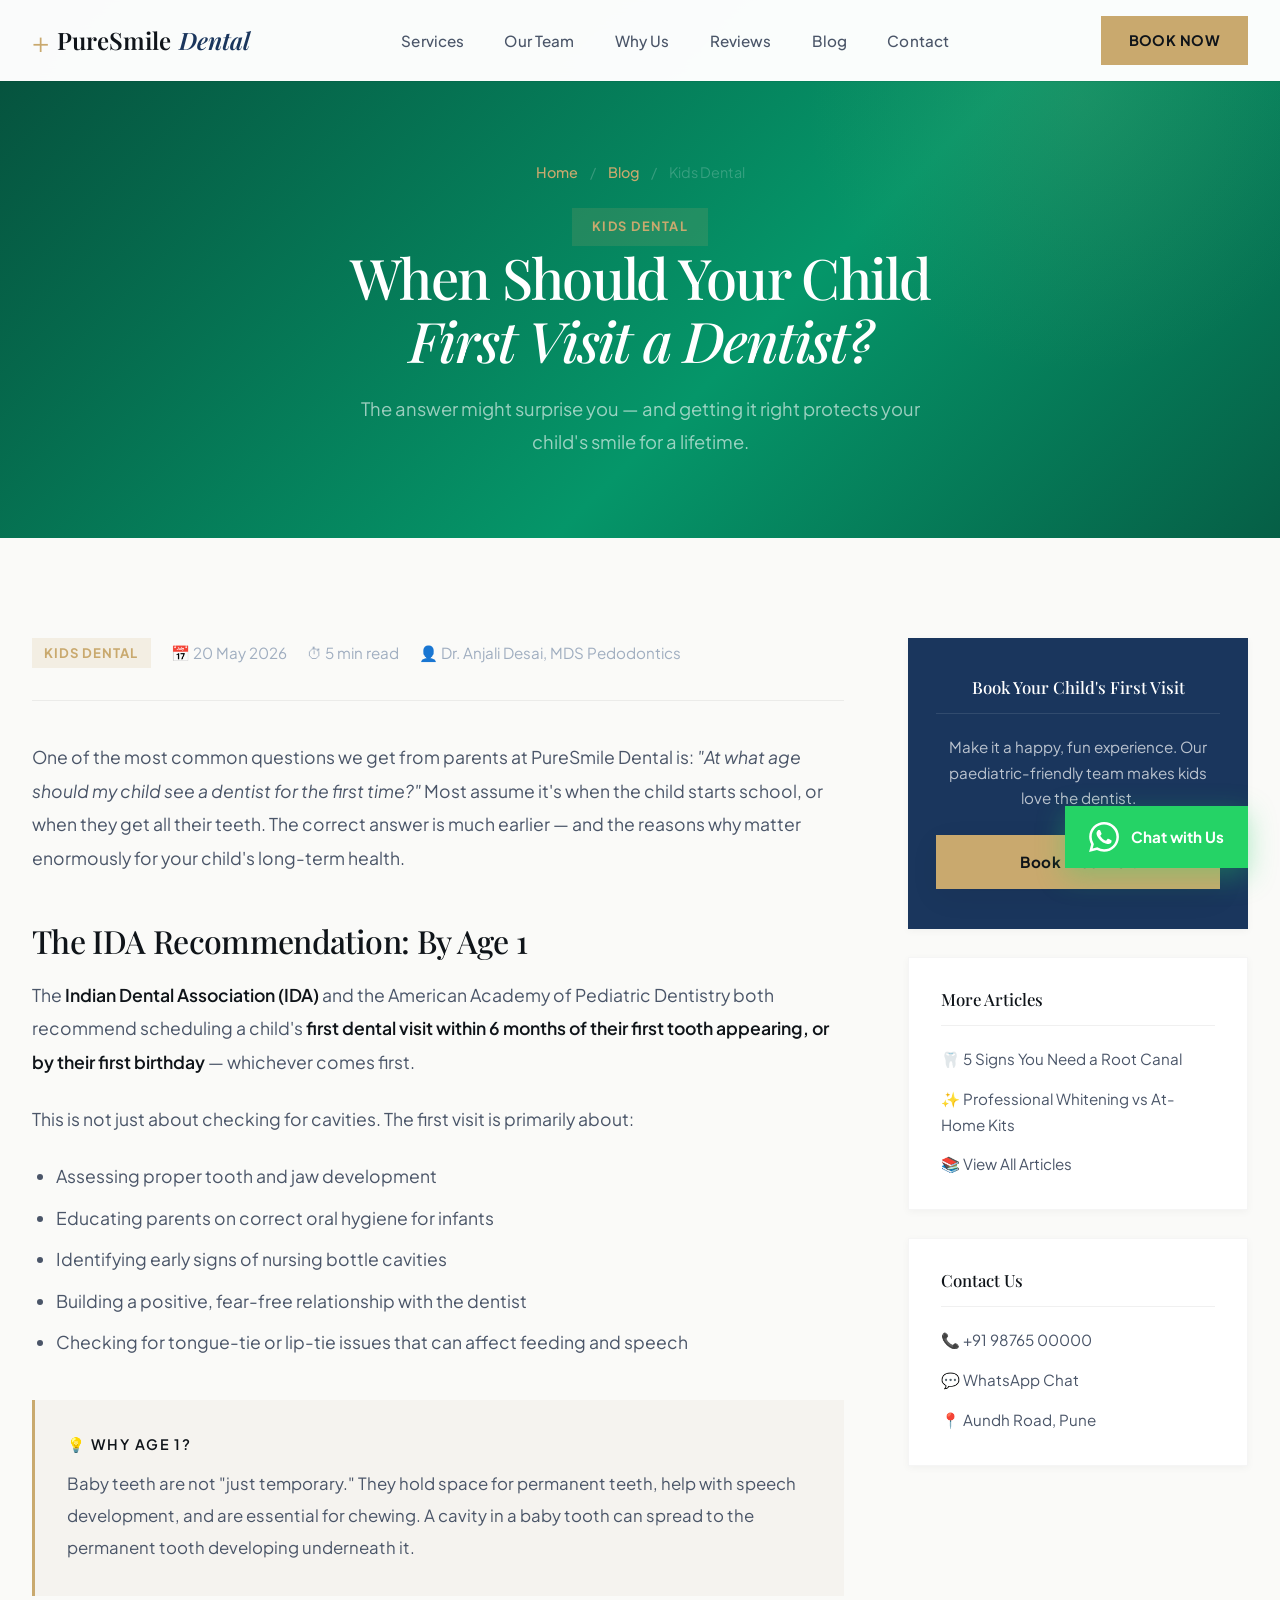
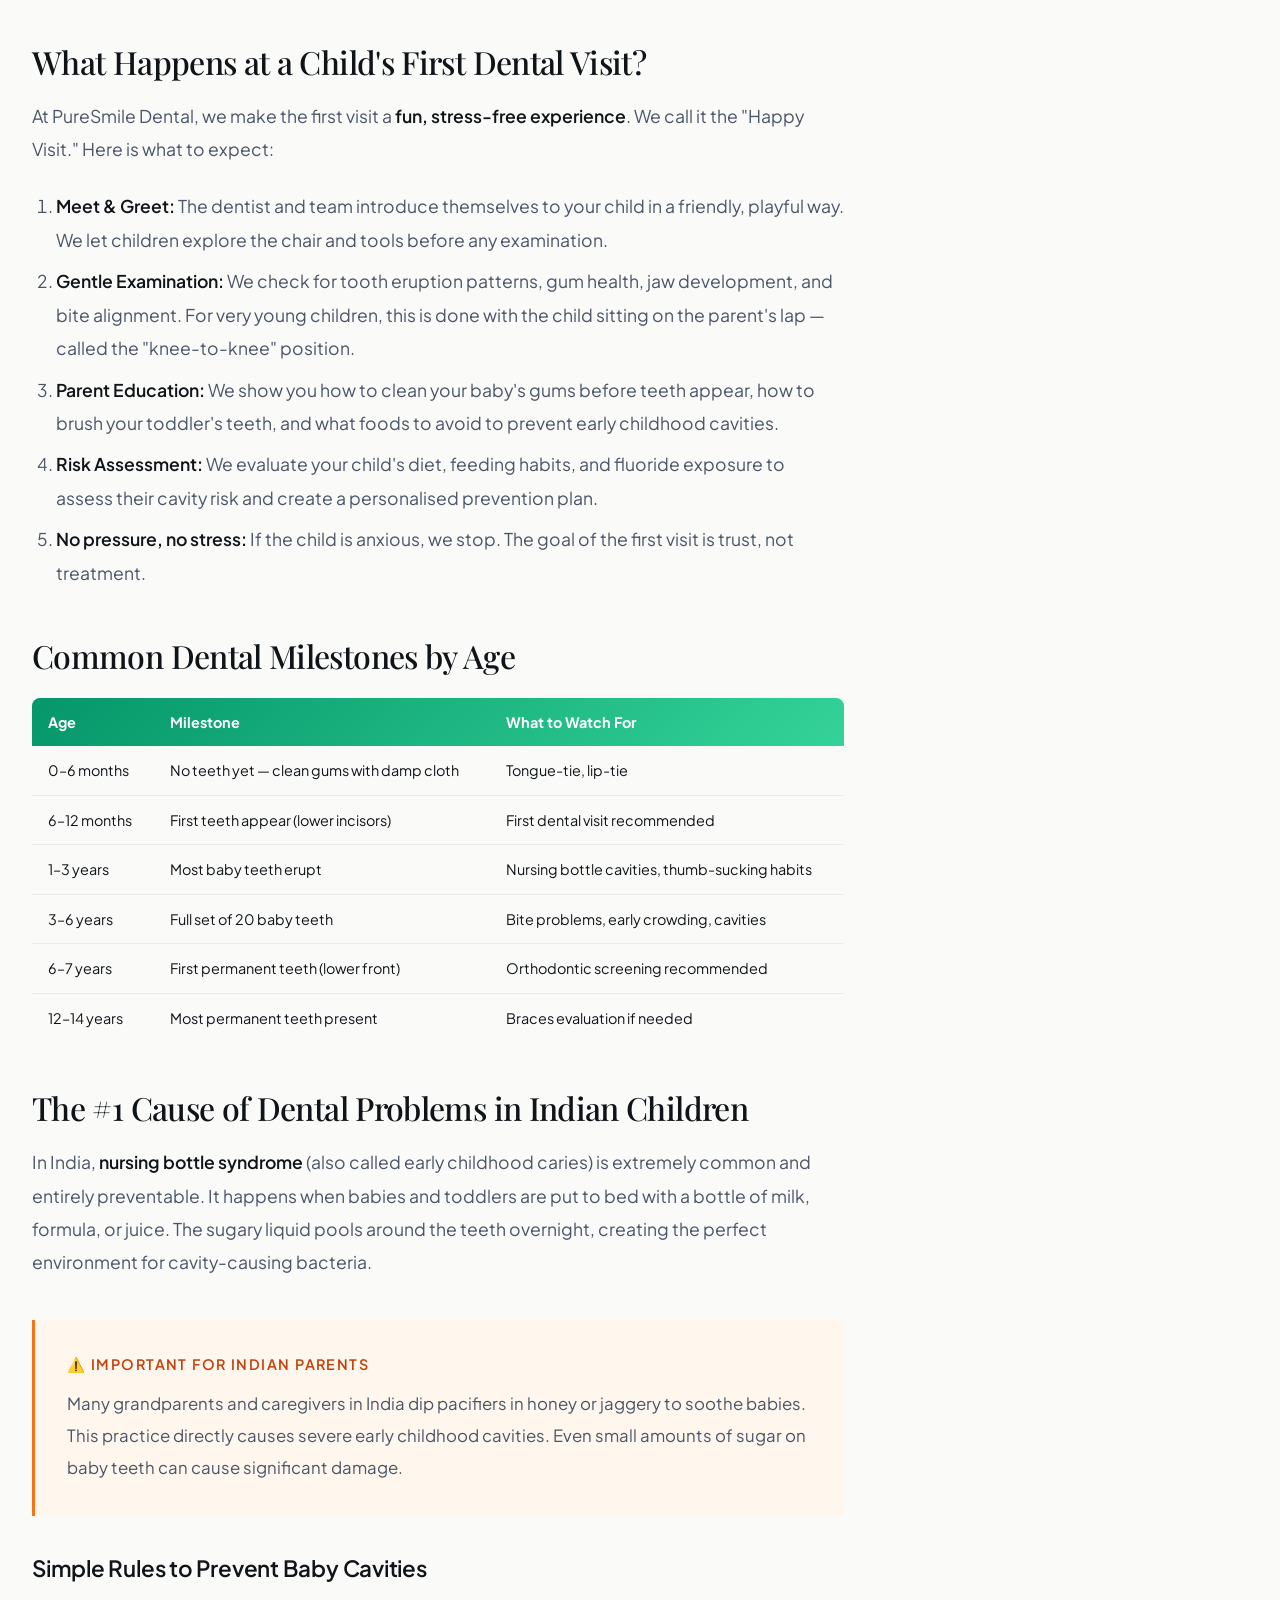
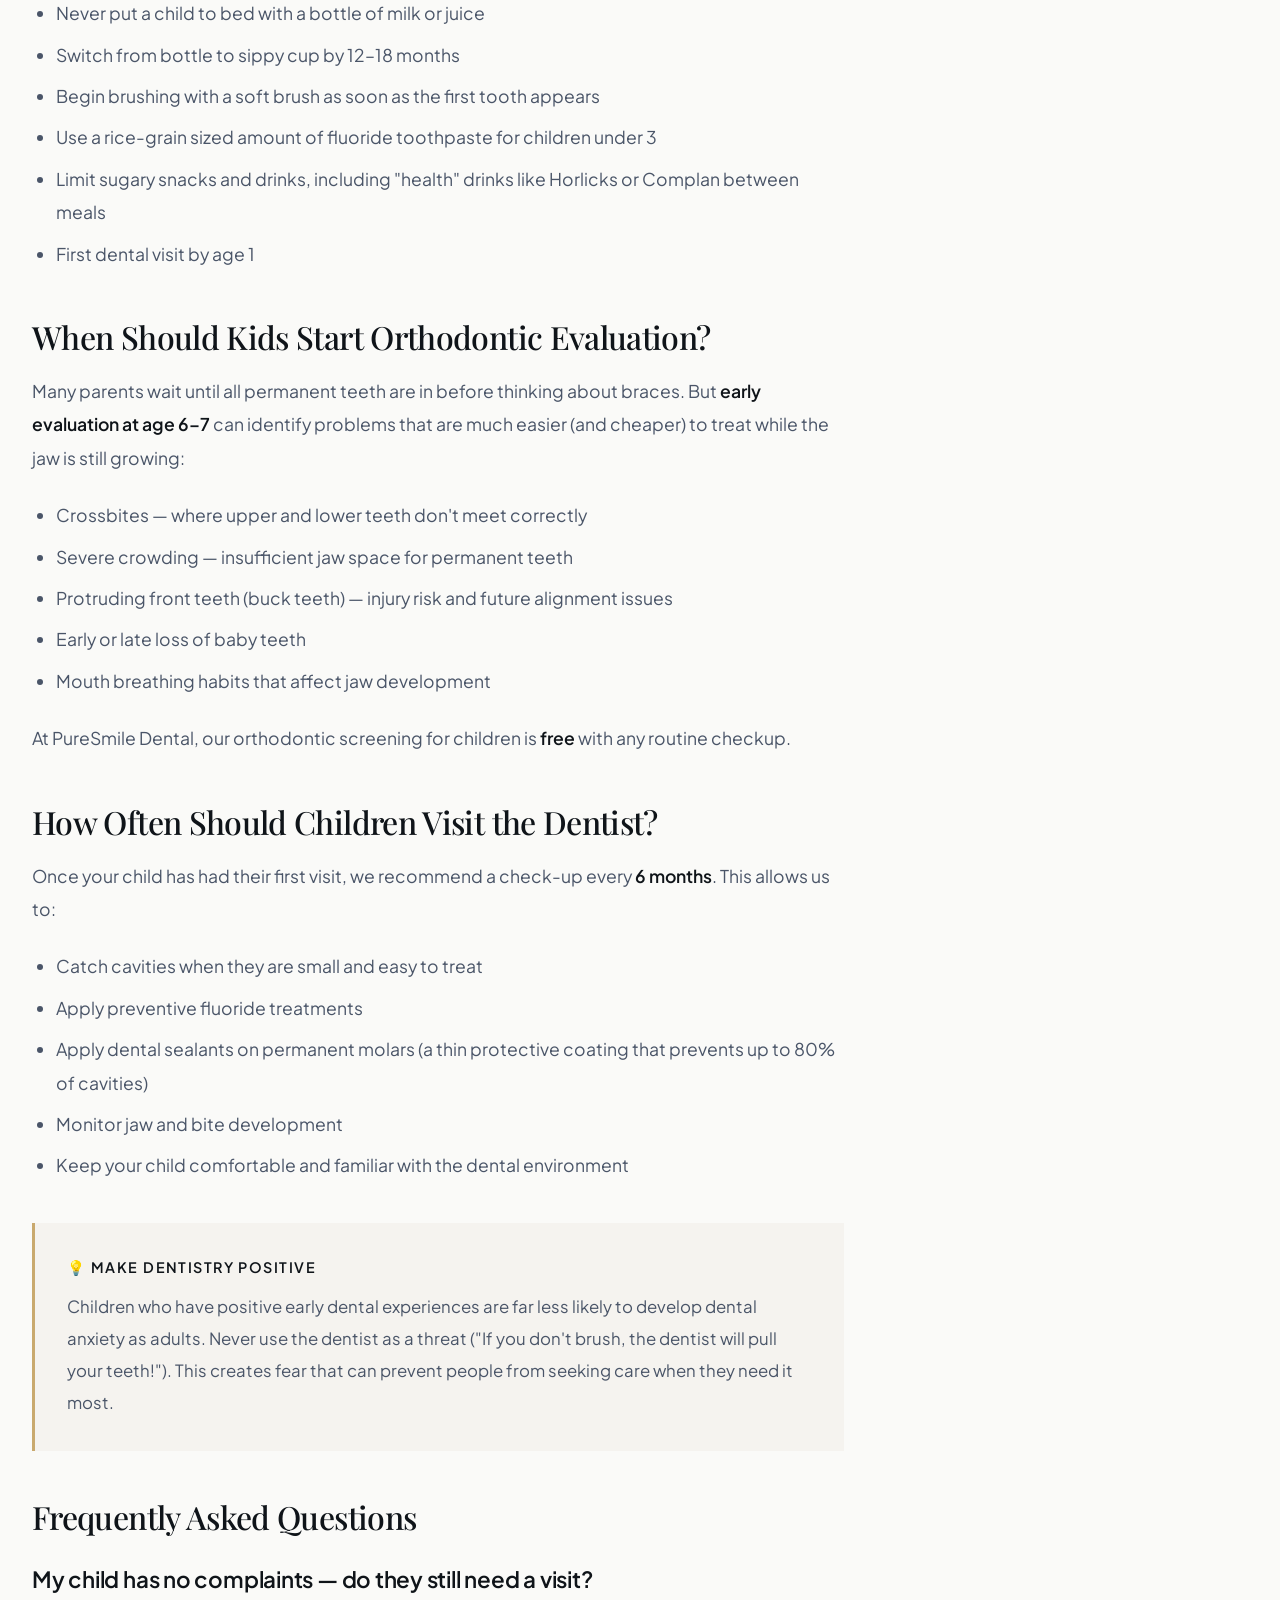
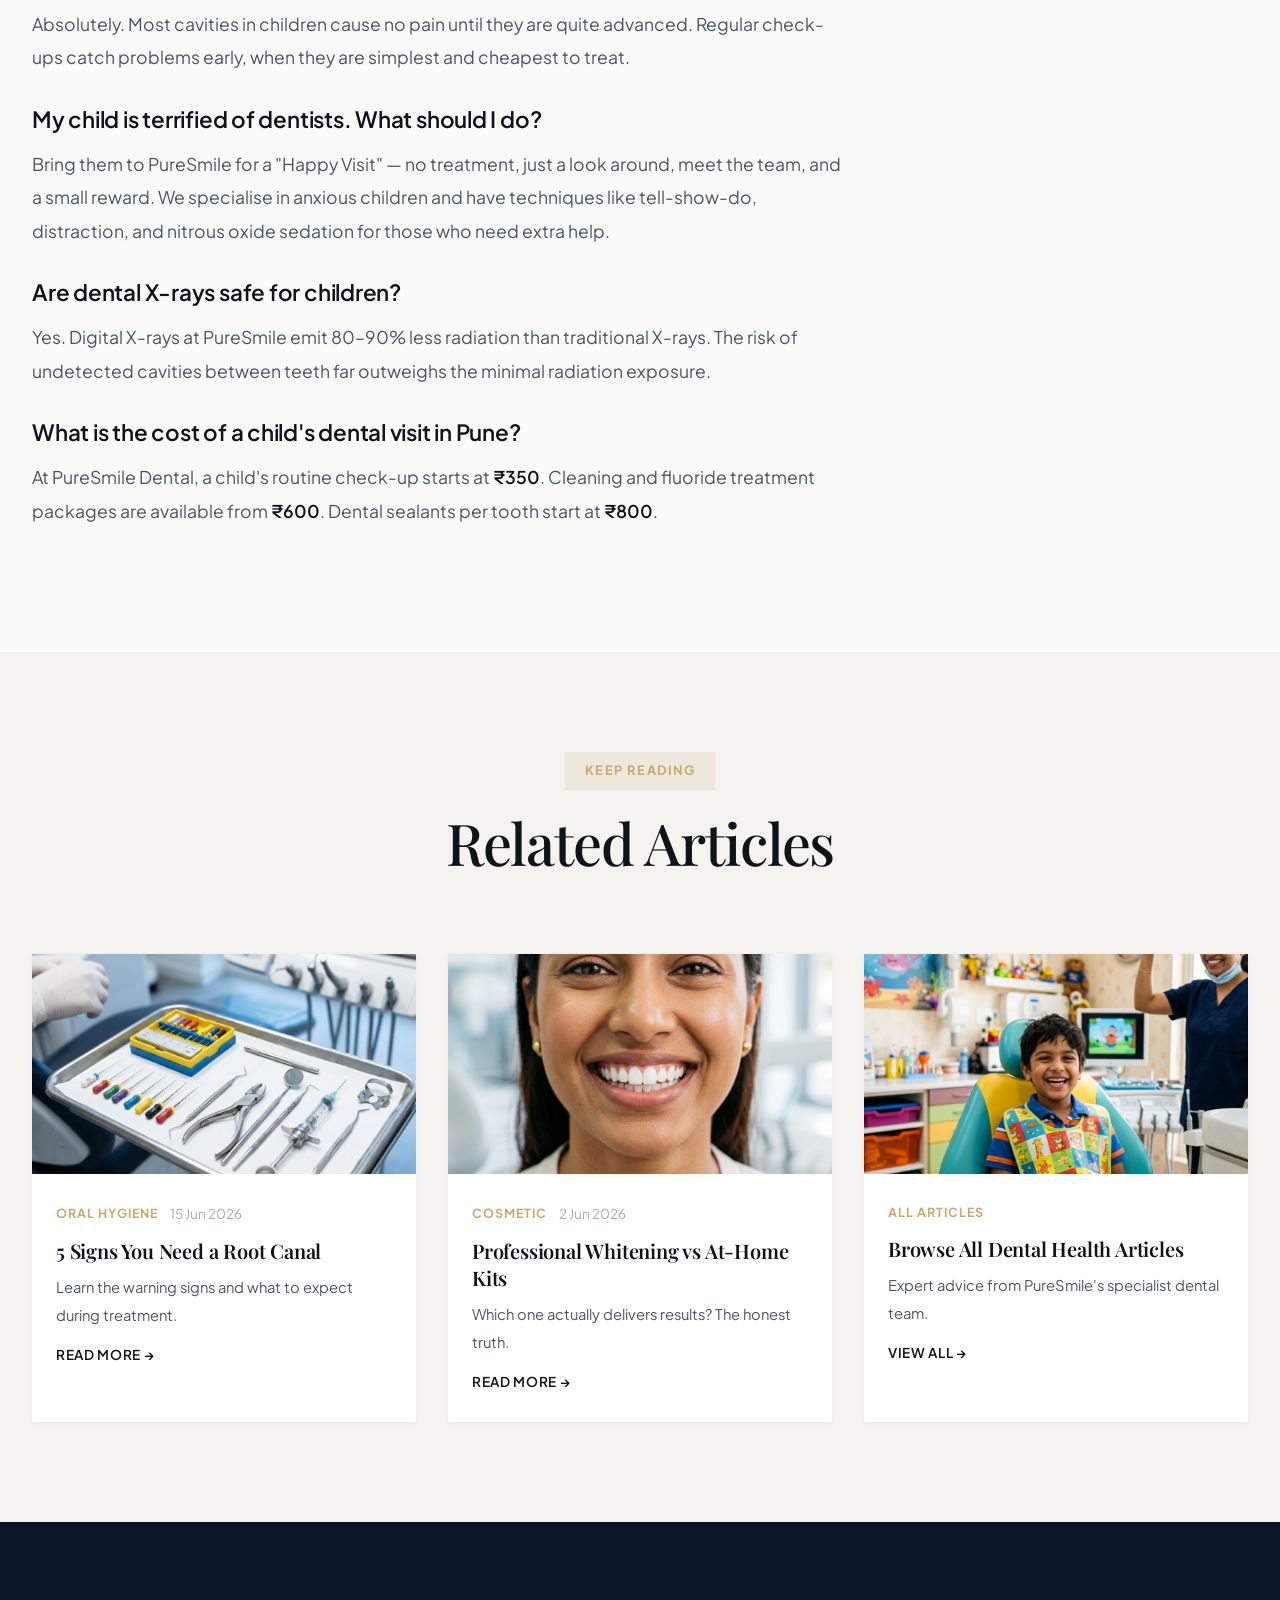
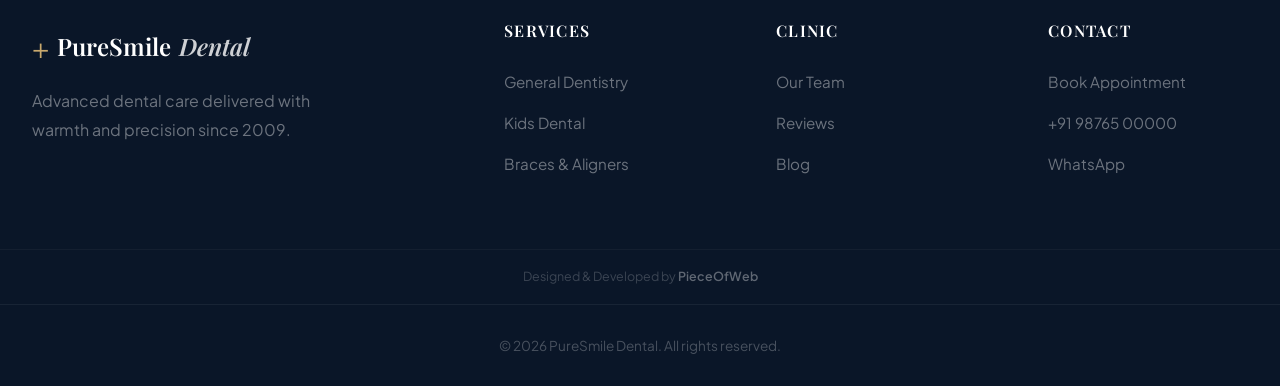
==== commit 6955e8c4: "Major UI/UX overhaul — premium dental website redesign Visual: - New premium color palette (dark nav" ====
--- a/blog-kids-dental.html
+++ b/blog-kids-dental.html
@@ -21,6 +21,7 @@
   <meta property="twitter:description" content="Learn why early dental care prevents cavities, fixes bite issues, and builds lifelong oral health habits." />
   <meta property="twitter:image" content="https://pure-smile-dental.com/images/blog_kids.png" />
 
+  <link rel="icon" type="image/svg+xml" href="data:image/svg+xml,%3Csvg xmlns='http://www.w3.org/2000/svg' viewBox='0 0 100 100'%3E%3Cpath d='M50 8c-12 0-22 8-25 20-2 8 0 16 2 24 3 10 6 20 8 30 1 5 4 8 7 10 2 1 5 2 8 0 3-2 6-5 7-10 2-10 5-20 8-30 2-8 4-16 2-24C64 16 58 8 50 8z' fill='%230284c7'/%3E%3Ccircle cx='42' cy='30' r='4' fill='white' opacity='0.8'/%3E%3Ccircle cx='58' cy='30' r='4' fill='white' opacity='0.8'/%3E%3C/svg%3E" />
   <link rel="preconnect" href="https://fonts.googleapis.com" />
   <link href="https://fonts.googleapis.com/css2?family=Plus+Jakarta+Sans:wght@300;400;500;600;700;800&family=Playfair+Display:ital,wght@0,400;0,500;0,600;0,700;1,400;1,500;1,600&display=swap" rel="stylesheet" />
   <link rel="stylesheet" href="style.css" />
@@ -206,7 +207,8 @@
     <div class="footer-links"><h4>Services</h4><ul><li><a href="index.html#services">General Dentistry</a></li><li><a href="index.html#services">Kids Dental</a></li><li><a href="index.html#services">Braces &amp; Aligners</a></li></ul></div>
     <div class="footer-links"><h4>Clinic</h4><ul><li><a href="team.html">Our Team</a></li><li><a href="index.html#testimonials">Reviews</a></li><li><a href="blog.html">Blog</a></li></ul></div>
     <div class="footer-links"><h4>Contact</h4><ul><li><a href="index.html#booking">Book Appointment</a></li><li><a href="tel:+919876500000">+91 98765 00000</a></li><li><a href="https://wa.me/919876500000" target="_blank">WhatsApp</a></li></ul></div>
-  </div><div class="footer-bottom"><div class="container"><p>&copy; 2026 PureSmile Dental. All rights reserved.</p></div></div></footer>
+  </div><div class="powered-by"><div class="container">Designed &amp; Developed by <a href="https://pieceofweb.com" target="_blank" rel="noopener">PieceOfWeb</a></div></div>
+    <div class="footer-bottom"><div class="container"><p>&copy; 2026 PureSmile Dental. All rights reserved.</p></div></div></footer>
   <a href="https://wa.me/919876500000" class="whatsapp-float" target="_blank" rel="noopener"><svg xmlns="http://www.w3.org/2000/svg" width="30" height="30" viewBox="0 0 24 24" fill="white"><path d="M17.472 14.382c-.297-.149-1.758-.867-2.03-.967-.273-.099-.471-.148-.67.15-.197.297-.767.966-.94 1.164-.173.199-.347.223-.644.075-.297-.15-1.255-.463-2.39-1.475-.883-.788-1.48-1.761-1.653-2.059-.173-.297-.018-.458.13-.606.134-.133.298-.347.446-.52.149-.174.198-.298.298-.497.099-.198.05-.371-.025-.52-.075-.149-.669-1.612-.916-2.207-.242-.579-.487-.5-.669-.51-.173-.008-.371-.01-.57-.01-.198 0-.52.074-.792.372-.272.297-1.04 1.016-1.04 2.479 0 1.462 1.065 2.875 1.213 3.074.149.198 2.096 3.2 5.077 4.487.709.306 1.262.489 1.694.625.712.227 1.36.195 1.871.118.571-.085 1.758-.719 2.006-1.413.248-.694.248-1.289.173-1.413-.074-.124-.272-.198-.57-.347m-5.421 7.403h-.004a9.87 9.87 0 01-5.031-1.378l-.361-.214-3.741.982.998-3.648-.235-.374a9.86 9.86 0 01-1.51-5.26c.001-5.45 4.436-9.884 9.888-9.884 2.64 0 5.122 1.03 6.988 2.898a9.825 9.825 0 012.893 6.994c-.003 5.45-4.437 9.884-9.885 9.884m8.413-18.297A11.815 11.815 0 0012.05 0C5.495 0 .16 5.335.157 11.892c0 2.096.547 4.142 1.588 5.945L.057 24l6.305-1.654a11.882 11.882 0 005.683 1.448h.005c6.554 0 11.89-5.335 11.893-11.893a11.821 11.821 0 00-3.48-8.413Z"/></svg><span>Chat with Us</span></a>
   <script src="inner.js"></script>
 </body>
--- a/style.css
+++ b/style.css
@@ -4,32 +4,33 @@
 *, *::before, *::after { margin: 0; padding: 0; box-sizing: border-box; }
 
 :root {
-  /* Modern Clinic Palette */
-  --primary: #0284c7;       /* Ocean Blue */
-  --primary-light: #38bdf8;
-  --secondary: #f59e0b;     /* Amber */
-  --secondary-light: #fcd34d;
-  --bg-color: #f8fafc;      /* Slate 50 */
+  /* Premium Dental Palette — Dark Navy + Warm Gold */
+  --primary: #1a365d;        /* Deep Navy */
+  --primary-light: #2b6cb0;
+  --accent: #c9a96e;         /* Warm Gold */
+  --accent-light: #d4b98a;
+  --accent-glow: rgba(201, 169, 110, 0.15);
+  --bg-color: #fafaf8;       /* Warm Off-White */
   --surface: #ffffff;
-  --surface-alt: #f1f5f9;   /* Slate 100 */
-  
-  --text-main: #0f172a;     /* Slate 900 */
-  --text-muted: #475569;    /* Slate 600 */
-  --text-light: #94a3b8;    /* Slate 400 */
+  --surface-alt: #f5f3ef;    /* Warm Light */
+
+  --text-main: #0f1419;      /* Near Black */
+  --text-muted: #4a5568;     /* Slate */
+  --text-light: #a0aec0;     /* Light Slate */
 
   --font-body: 'Plus Jakarta Sans', sans-serif;
   --font-display: 'Playfair Display', serif;
-  
+
   --radius-sm: 0px;
   --radius-md: 0px;
   --radius-lg: 0px;
   --radius-xl: 0px;
-  
-  --shadow-sm: 0 4px 12px rgba(28, 31, 29, 0.03);
-  --shadow-md: 0 12px 32px rgba(28, 31, 29, 0.05);
-  --shadow-lg: 0 24px 64px rgba(28, 31, 29, 0.08);
-  --shadow-glow: 0 12px 40px rgba(59, 95, 72, 0.15);
-  
+
+  --shadow-sm: 0 2px 8px rgba(0,0,0,0.04);
+  --shadow-md: 0 8px 30px rgba(0,0,0,0.06);
+  --shadow-lg: 0 20px 60px rgba(0,0,0,0.08);
+  --shadow-gold: 0 8px 30px rgba(201, 169, 110, 0.2);
+
   --transition: all 0.4s cubic-bezier(0.25, 1, 0.5, 1);
 }
 
@@ -42,43 +43,42 @@
   line-height: 1.7;
   overflow-x: hidden;
   -webkit-font-smoothing: antialiased;
+  -moz-osx-font-smoothing: grayscale;
 }
 
 .container { max-width: 1280px; margin: 0 auto; padding: 0 32px; }
-.section { padding: 120px 0; }
+.section { padding: 140px 0; }
 
 /* ===========================
    TYPOGRAPHY
    =========================== */
-h1, h2, h3, h4 { 
-  font-family: var(--font-display); 
-  font-weight: 500; 
-  line-height: 1.15; 
-  color: var(--text-main); 
-}
-h1 { font-size: clamp(3rem, 6vw, 5.5rem); letter-spacing: -0.02em; }
-h2 { font-size: clamp(2.2rem, 4vw, 3.5rem); letter-spacing: -0.01em; }
-h3 { font-size: 1.5rem; font-family: var(--font-body); font-weight: 600; letter-spacing: -0.01em; }
-p { color: var(--text-muted); font-size: 1.05rem; line-height: 1.8; }
+h1, h2, h3, h4 {
+  font-family: var(--font-display);
+  font-weight: 500;
+  line-height: 1.12;
+  color: var(--text-main);
+}
+h1 { font-size: clamp(3.2rem, 6.5vw, 6rem); letter-spacing: -0.03em; }
+h2 { font-size: clamp(2.4rem, 4.5vw, 3.8rem); letter-spacing: -0.02em; }
+h3 { font-size: 1.4rem; font-family: var(--font-body); font-weight: 600; letter-spacing: -0.01em; }
+p { color: var(--text-muted); font-size: 1.05rem; line-height: 1.85; }
 a { text-decoration: none; color: inherit; }
 
 /* ===========================
-   SECTION HEADER
-   =========================== */
-.section-header { text-align: center; max-width: 700px; margin: 0 auto 70px; }
-.section-header h2 { margin: 16px 0 20px; }
+   SECTION HEADERS
+   =========================== */
+.section-header { text-align: center; max-width: 680px; margin: 0 auto 80px; }
+.section-header h2 { margin: 20px 0 24px; }
 .section-header p { font-size: 1.15rem; }
-.section-header.light h2, .section-header.light p { color: var(--surface); }
 
 .section-tag {
   display: inline-block;
   padding: 8px 20px;
-  background: var(--surface-alt);
-  color: var(--primary);
-  border-radius: 0;
-  font-size: 0.85rem;
+  background: var(--accent-glow);
+  color: var(--accent);
+  font-size: 0.8rem;
   font-weight: 700;
-  letter-spacing: 0.1em;
+  letter-spacing: 0.12em;
   text-transform: uppercase;
   font-family: var(--font-body);
 }
@@ -90,36 +90,36 @@
   display: inline-flex;
   align-items: center;
   gap: 10px;
-  padding: 16px 36px;
-  border-radius: 0;
+  padding: 18px 40px;
   font-family: var(--font-body);
-  font-size: 1.05rem;
+  font-size: 1rem;
   font-weight: 600;
   cursor: pointer;
   border: none;
   transition: var(--transition);
   text-align: center;
+  text-decoration: none;
+  letter-spacing: 0.02em;
 }
 .btn-primary {
   background: var(--primary);
   color: var(--surface);
-  box-shadow: var(--shadow-glow);
-}
-.btn-primary:hover { 
-  transform: translateY(-3px); 
-  background: var(--primary-light);
-  box-shadow: 0 16px 48px rgba(59, 95, 72, 0.25); 
+  box-shadow: var(--shadow-md);
+}
+.btn-primary:hover {
+  transform: translateY(-3px);
+  box-shadow: var(--shadow-lg);
+  background: #0f2440;
 }
 .btn-ghost {
   background: transparent;
   color: var(--primary);
   border: 2px solid var(--primary);
 }
-.btn-ghost:hover { 
-  background: var(--primary); 
+.btn-ghost:hover {
+  background: var(--primary);
   color: var(--surface);
 }
-.btn-full { width: 100%; justify-content: center; }
 
 /* ===========================
    NAV
@@ -128,19 +128,27 @@
   position: fixed;
   top: 0; left: 0; right: 0;
   z-index: 1000;
-  padding: 24px 0;
+  padding: 28px 0;
   transition: var(--transition);
 }
 .nav.scrolled {
-  background: rgba(252, 251, 249, 0.97);
+  background: rgba(255, 255, 255, 0.97);
+  backdrop-filter: blur(12px);
   padding: 16px 0;
-  box-shadow: var(--shadow-sm);
-}
-.nav-container { max-width: 1280px; margin: 0 auto; padding: 0 32px; display: flex; align-items: center; gap: 40px; }
+  box-shadow: 0 1px 0 rgba(0,0,0,0.06);
+}
+.nav-container {
+  max-width: 1280px;
+  margin: 0 auto;
+  padding: 0 32px;
+  display: flex;
+  align-items: center;
+  gap: 40px;
+}
 
 .nav-logo {
   font-family: var(--font-display);
-  font-size: 1.6rem;
+  font-size: 1.5rem;
   font-weight: 600;
   color: #fff;
   display: flex;
@@ -148,44 +156,44 @@
   gap: 8px;
   transition: var(--transition);
 }
-.nav.scrolled .nav-logo {
-  color: var(--text-main);
-}
-.logo-icon { color: var(--secondary); font-family: var(--font-body); font-weight: 300; }
-.logo-accent { font-style: italic; color: #fff; }
+.nav.scrolled .nav-logo { color: var(--text-main); }
+.logo-icon { color: var(--accent); font-family: var(--font-body); font-weight: 300; font-size: 1.8rem; }
+.logo-accent { font-style: italic; color: rgba(255,255,255,0.8); }
 .nav.scrolled .logo-accent { color: var(--primary); }
 
-.nav-links { display: flex; list-style: none; gap: 12px; margin: 0 auto; }
+.nav-links { display: flex; list-style: none; gap: 8px; margin: 0 auto; }
 .nav-links a {
   padding: 8px 16px;
   font-weight: 500;
-  color: rgba(255,255,255,0.9);
-  transition: var(--transition);
-  font-size: 1rem;
-}
-.nav.scrolled .nav-links a {
-  color: var(--text-muted);
-}
-.nav-links a:hover, .nav-links a.active { color: var(--primary); background: transparent; border-bottom: 2px solid var(--primary); }
-.nav-hamburger span { display: block; width: 28px; height: 2px; background: #fff; border-radius: 2px; transition: var(--transition); }
+  color: rgba(255,255,255,0.85);
+  transition: var(--transition);
+  font-size: 0.95rem;
+  letter-spacing: 0.01em;
+}
+.nav.scrolled .nav-links a { color: var(--text-muted); }
+.nav-links a:hover, .nav-links a.active {
+  color: var(--accent);
+}
+
+.nav-cta {
+  background: var(--accent);
+  color: var(--text-main);
+  padding: 12px 28px;
+  font-weight: 700;
+  font-size: 0.9rem;
+  transition: var(--transition);
+  white-space: nowrap;
+  letter-spacing: 0.03em;
+  text-transform: uppercase;
+}
+.nav-cta:hover { background: #b8944f; color: #fff; transform: translateY(-2px); }
+
+.nav-hamburger { display: none; flex-direction: column; gap: 6px; background: none; border: none; cursor: pointer; padding: 4px; }
+.nav-hamburger span { display: block; width: 28px; height: 2px; background: #fff; transition: var(--transition); }
 .nav.scrolled .nav-hamburger span { background: var(--text-main); }
 
-.nav-cta {
-  background: var(--primary);
-  color: #fff;
-  padding: 12px 28px;
-  font-weight: 600;
-  font-size: 0.95rem;
-  transition: var(--transition);
-  white-space: nowrap;
-}
-.nav-cta:hover { background: #000; color: #fff; }
-
-.nav-hamburger { display: none; flex-direction: column; gap: 6px; background: none; border: none; cursor: pointer; padding: 4px; }
-.nav-hamburger span { display: block; width: 28px; height: 2px; background: var(--text-main); border-radius: 2px; transition: var(--transition); }
-
-/* ===========================
-   HERO (Cinematic Redesign)
+/* ===========================
+   HERO
    =========================== */
 .hero.cinematic {
   min-height: 100vh;
@@ -194,7 +202,7 @@
   justify-content: center;
   position: relative;
   overflow: hidden;
-  padding: 160px 0 180px;
+  padding: 160px 0 200px;
   max-width: 100%;
 }
 .hero-bg {
@@ -210,14 +218,7 @@
 .hero-overlay {
   position: absolute;
   inset: 0;
-  background: linear-gradient(to right, rgba(0,0,0,0.85) 0%, rgba(0,0,0,0.5) 100%);
-}
-.hero-content-cinematic {
-  position: relative;
-  z-index: 2;
-  width: 100%;
-  max-width: 700px;
-  padding: 0 32px;
+  background: linear-gradient(135deg, rgba(10,22,40,0.92) 0%, rgba(26,54,93,0.75) 50%, rgba(10,22,40,0.85) 100%);
 }
 .hero-split {
   position: relative;
@@ -229,139 +230,202 @@
   max-width: 1280px;
   margin: auto;
   padding: 0 32px;
-  gap: 48px;
-}
+  gap: 64px;
+}
+.hero-content-cinematic {
+  position: relative;
+  z-index: 2;
+  width: 100%;
+  max-width: 720px;
+  padding: 0 32px;
+}
+.hero-badge-clean {
+  display: inline-block;
+  color: var(--accent);
+  border: 1px solid rgba(201, 169, 110, 0.3);
+  background: rgba(201, 169, 110, 0.08);
+  padding: 10px 20px;
+  font-size: 0.8rem;
+  letter-spacing: 0.15em;
+  text-transform: uppercase;
+  margin-bottom: 36px;
+  font-weight: 600;
+}
+.hero-title-large {
+  font-size: clamp(3.5rem, 6vw, 5.5rem);
+  color: #fff;
+  line-height: 1.05;
+  margin-bottom: 32px;
+  letter-spacing: -0.03em;
+}
+.hero-subtitle-light {
+  font-size: 1.2rem;
+  color: rgba(255,255,255,0.65);
+  max-width: 540px;
+  line-height: 1.9;
+  margin-bottom: 48px;
+}
+.hero-actions { display: flex; gap: 20px; flex-wrap: wrap; }
+
+.btn-sharp-primary {
+  display: inline-flex;
+  align-items: center;
+  justify-content: center;
+  background: var(--accent);
+  color: var(--text-main);
+  padding: 18px 36px;
+  font-weight: 700;
+  font-size: 0.95rem;
+  border: none;
+  transition: var(--transition);
+  text-decoration: none;
+  letter-spacing: 0.03em;
+  text-transform: uppercase;
+}
+.btn-sharp-primary:hover {
+  background: #b8944f;
+  color: #fff;
+  transform: translateY(-3px);
+  box-shadow: var(--shadow-gold);
+}
+.btn-sharp-outline {
+  display: inline-flex;
+  align-items: center;
+  justify-content: center;
+  background: transparent;
+  color: #fff;
+  padding: 18px 36px;
+  font-weight: 600;
+  font-size: 0.95rem;
+  border: 1px solid rgba(255,255,255,0.25);
+  transition: var(--transition);
+  text-decoration: none;
+  letter-spacing: 0.03em;
+}
+.btn-sharp-outline:hover {
+  background: rgba(255,255,255,0.08);
+  border-color: rgba(255,255,255,0.5);
+}
+
 .hero-doctor-wrap {
   flex-shrink: 0;
   width: 380px;
-  height: 500px;
+  height: 520px;
   overflow: hidden;
-  border: 3px solid rgba(255,255,255,0.15);
+  border: 2px solid rgba(201, 169, 110, 0.2);
   position: relative;
+}
+.hero-doctor-wrap::after {
+  content: '';
+  position: absolute;
+  inset: 0;
+  border: 1px solid rgba(201, 169, 110, 0.15);
+  pointer-events: none;
+  z-index: 2;
+  margin: 8px;
 }
 .hero-doctor-img {
   width: 100%;
   height: 100%;
   object-fit: cover;
   object-position: top;
-  filter: contrast(1.1);
-}
-.hero-badge-clean {
-  display: inline-block;
-  color: #fff;
-  border: 1px solid rgba(255,255,255,0.2);
-  padding: 8px 16px;
-  font-size: 0.9rem;
-  letter-spacing: 2px;
-  text-transform: uppercase;
-  margin-bottom: 32px;
-}
-.hero-title-large {
-  font-size: 5rem;
-  color: #fff;
-  line-height: 1.1;
-  margin-bottom: 32px;
-  text-shadow: 0 4px 20px rgba(0,0,0,0.5);
-}
-.hero-subtitle-light {
-  font-size: 1.25rem;
-  color: rgba(255,255,255,0.8);
-  max-width: 600px;
-  line-height: 1.8;
-  margin-bottom: 48px;
-}
-.hero-actions {
-  display: flex;
-  gap: 24px;
-}
-.btn-sharp-primary {
-  display: inline-flex;
-  align-items: center;
-  justify-content: center;
-  background: var(--primary);
-  color: #fff;
-  padding: 16px 32px;
-  font-weight: 600;
-  border: 1px solid var(--primary);
-  transition: all 0.3s ease;
-  text-decoration: none;
-}
-.btn-sharp-primary:hover {
-  background: #fff;
-  color: var(--primary);
-}
-.btn-sharp-outline {
-  display: inline-flex;
-  align-items: center;
-  justify-content: center;
-  background: transparent;
-  color: #fff;
-  padding: 16px 32px;
-  font-weight: 600;
-  border: 1px solid rgba(255,255,255,0.5);
-  transition: all 0.3s ease;
-  text-decoration: none;
-}
-.btn-sharp-outline:hover {
-  background: #fff;
-  color: #000;
-}
+  filter: contrast(1.05) brightness(0.95);
+}
+
 .hero-stats-bar {
   position: absolute;
   bottom: 0;
   left: 0;
   width: 100%;
-  background: rgba(0,0,0,0.4);
-  backdrop-filter: blur(10px);
+  background: rgba(10, 22, 40, 0.6);
+  backdrop-filter: blur(16px);
   z-index: 2;
   display: flex;
   justify-content: center;
-  padding: 32px 0;
-  border-top: 1px solid rgba(255,255,255,0.1);
+  padding: 36px 0;
+  border-top: 1px solid rgba(201, 169, 110, 0.15);
 }
 .stat-clean {
   color: #fff;
   display: flex;
   flex-direction: column;
-  padding: 0 64px;
-  border-right: 1px solid rgba(255,255,255,0.1);
-}
-.stat-clean:last-child {
-  border-right: none;
-}
+  align-items: center;
+  padding: 0 72px;
+  border-right: 1px solid rgba(255,255,255,0.08);
+}
+.stat-clean:last-child { border-right: none; }
 .stat-clean strong {
-  font-size: 2.5rem;
+  font-size: 2.8rem;
   font-family: var(--font-display);
   font-weight: 400;
+  color: var(--accent);
 }
 .stat-clean span {
-  font-size: 0.85rem;
-  text-transform: uppercase;
-  letter-spacing: 2px;
-  color: rgba(255,255,255,0.6);
+  font-size: 0.8rem;
+  text-transform: uppercase;
+  letter-spacing: 0.15em;
+  color: rgba(255,255,255,0.45);
+  margin-top: 4px;
 }
 
 /* ===========================
    TRUST BAR
    =========================== */
 .trust-bar {
-  background: var(--surface);
-  padding: 32px 0;
-  border-bottom: 1px solid rgba(0,0,0,0.04);
+  background: var(--primary);
+  padding: 0;
+  border: none;
 }
 .trust-items { display: flex; justify-content: center; flex-wrap: wrap; gap: 0; }
 .trust-item {
   display: flex;
   align-items: center;
   gap: 12px;
-  padding: 16px 40px;
-  color: var(--text-muted);
+  padding: 20px 40px;
+  color: rgba(255,255,255,0.7);
   font-weight: 500;
-  font-size: 1rem;
-  border-right: 1px solid rgba(0,0,0,0.06);
+  font-size: 0.9rem;
+  border-right: 1px solid rgba(255,255,255,0.08);
+  letter-spacing: 0.03em;
+  text-transform: uppercase;
 }
 .trust-item:last-child { border-right: none; }
-.trust-icon { font-size: 1.4rem; color: var(--primary); }
+
+/* ===========================
+   SOCIAL PROOF / REVIEWS
+   =========================== */
+.social-proof {
+  background: var(--surface);
+  padding: 80px 0;
+  border-bottom: 1px solid rgba(0,0,0,0.04);
+}
+.social-proof-inner {
+  display: flex;
+  align-items: center;
+  justify-content: center;
+  gap: 48px;
+  flex-wrap: wrap;
+}
+.sp-badge {
+  display: flex;
+  align-items: center;
+  gap: 20px;
+  padding: 24px 36px;
+  border: 1px solid rgba(0,0,0,0.06);
+  transition: var(--transition);
+  background: var(--surface);
+}
+.sp-badge:hover {
+  box-shadow: var(--shadow-md);
+  border-color: transparent;
+  transform: translateY(-2px);
+}
+.sp-badge-icon { width: 44px; height: 44px; display: flex; align-items: center; justify-content: center; flex-shrink: 0; }
+.sp-badge-icon svg { width: 100%; height: 100%; }
+.sp-badge-text { display: flex; flex-direction: column; }
+.sp-stars { color: #F59E0B; font-size: 1.1rem; letter-spacing: 2px; margin-bottom: 2px; }
+.sp-badge-text strong { font-size: 1rem; color: var(--text-main); }
+.sp-badge-text span { font-size: 0.82rem; color: var(--text-muted); }
 
 /* ===========================
    SERVICES
@@ -371,8 +435,8 @@
   display: flex;
   justify-content: space-between;
   align-items: flex-end;
-  margin-bottom: 60px;
-  gap: 40px;
+  margin-bottom: 72px;
+  gap: 48px;
 }
 .services-header-split .sh-left h2 { margin: 16px 0 0; }
 .services-header-split .sh-right { max-width: 400px; }
@@ -380,40 +444,31 @@
 
 .services-accordion {
   display: flex;
-  height: 600px;
+  height: 620px;
   width: 100%;
-  gap: 4px;
+  gap: 3px;
   margin-top: 40px;
 }
 .sa-item {
   flex: 1;
   position: relative;
   overflow: hidden;
-  transition: flex 0.6s cubic-bezier(0.25, 1, 0.5, 1);
-  background: #000;
+  transition: flex 0.7s cubic-bezier(0.25, 1, 0.5, 1);
+  background: var(--primary);
   display: flex;
   align-items: flex-end;
   cursor: pointer;
 }
-.sa-item:hover {
-  flex: 4;
-}
+.sa-item:hover { flex: 4.5; }
 .sa-bg {
   position: absolute;
   inset: 0;
   z-index: 1;
-  opacity: 0.4;
-  transition: opacity 0.6s cubic-bezier(0.25, 1, 0.5, 1), transform 0.6s cubic-bezier(0.25, 1, 0.5, 1);
-}
-.sa-bg img {
-  width: 100%;
-  height: 100%;
-  object-fit: cover;
-}
-.sa-item:hover .sa-bg {
-  opacity: 0.7;
-  transform: scale(1.05);
-}
+  opacity: 0.35;
+  transition: opacity 0.7s ease, transform 0.7s ease;
+}
+.sa-bg img { width: 100%; height: 100%; object-fit: cover; }
+.sa-item:hover .sa-bg { opacity: 0.6; transform: scale(1.06); }
 .sa-content {
   position: relative;
   z-index: 2;
@@ -423,23 +478,21 @@
   display: flex;
   flex-direction: column;
 }
-.sa-header {
-  display: flex;
-  flex-direction: column;
-  transition: transform 0.4s;
-}
+.sa-header { display: flex; flex-direction: column; transition: transform 0.4s; }
 .sa-num {
   font-family: var(--font-display);
-  font-size: 1.5rem;
+  font-size: 1.3rem;
   margin-bottom: 8px;
-  opacity: 0.7;
+  color: var(--accent);
+  opacity: 0.8;
 }
 .sa-header h3 {
   font-family: var(--font-display);
-  font-size: 1.8rem;
+  font-size: 1.6rem;
   margin: 0;
   white-space: nowrap;
-  text-shadow: 0 2px 10px rgba(0,0,0,0.5);
+  text-shadow: 0 2px 12px rgba(0,0,0,0.4);
+  color: #fff;
 }
 .sa-body {
   height: 0;
@@ -455,189 +508,253 @@
 }
 .sa-body p {
   margin: 0 0 16px;
-  line-height: 1.6;
-  font-size: 1rem;
-  text-shadow: 0 1px 4px rgba(0,0,0,0.5);
-  max-width: 400px;
+  line-height: 1.7;
+  font-size: 0.95rem;
+  text-shadow: 0 1px 6px rgba(0,0,0,0.4);
+  max-width: 380px;
   white-space: normal;
+  color: rgba(255,255,255,0.85);
 }
 .sa-link {
-  color: #fff;
+  color: var(--accent);
   font-weight: 600;
   display: inline-flex;
   align-items: center;
   gap: 8px;
   text-decoration: none;
   transition: var(--transition);
-}
-.sa-link:hover {
-  gap: 12px;
-}
-
-/* ===========================
-   ABOUT (Cinematic Redesign)
-   =========================== */
-.about { background: #fff; padding: 120px 0; }
+  font-size: 0.9rem;
+  text-transform: uppercase;
+  letter-spacing: 0.05em;
+}
+.sa-link:hover { gap: 14px; }
+
+/* ===========================
+   BOOKING
+   =========================== */
+.booking.cinematic { position: relative; overflow: hidden; background: var(--surface-alt); padding: 140px 0; }
+.booking-container-cinematic {
+  display: grid;
+  grid-template-columns: 1fr 1fr;
+  gap: 100px;
+  align-items: center;
+}
+.booking-content { padding-right: 20px; }
+.booking-perks-sharp {
+  display: flex;
+  flex-direction: column;
+  gap: 24px;
+  border-left: 2px solid var(--accent);
+  padding-left: 24px;
+}
+.booking-perks-sharp span {
+  display: flex;
+  align-items: center;
+  gap: 16px;
+  font-weight: 500;
+  color: var(--text-main);
+  font-size: 1rem;
+  letter-spacing: 0.02em;
+}
+.booking-perks-sharp span::before { content: ''; width: 24px; height: 1px; background: var(--accent); }
+
+.booking-form-sharp {
+  background: var(--surface);
+  padding: 64px 56px;
+  box-shadow: var(--shadow-lg);
+  border: 1px solid rgba(0,0,0,0.04);
+}
+.booking-form-sharp h3 { margin-bottom: 40px; }
+.form-row-sharp { display: grid; grid-template-columns: 1fr 1fr; gap: 32px; }
+.form-group-sharp { margin-bottom: 32px; }
+.form-group-sharp input,
+.form-group-sharp select {
+  padding: 16px 0;
+  border: none;
+  border-bottom: 1px solid rgba(0,0,0,0.12);
+  font-family: var(--font-body);
+  font-size: 1rem;
+  color: var(--text-main);
+  background: transparent;
+  transition: var(--transition);
+  outline: none;
+  width: 100%;
+}
+.form-group-sharp input:focus,
+.form-group-sharp select:focus { border-bottom-color: var(--accent); }
+.form-group-sharp input::placeholder { color: var(--text-light); }
+.form-group-sharp select { appearance: none; cursor: pointer; color: var(--text-light); }
+.form-group-sharp select:valid { color: var(--text-main); }
+
+.form-note-sharp { font-size: 0.85rem; color: var(--text-light); margin-top: 20px; }
+.booking-success-sharp { background: var(--surface); padding: 64px 56px; box-shadow: var(--shadow-lg); text-align: center; }
+
+/* ===========================
+   ABOUT
+   =========================== */
+.about { background: var(--bg-color); padding: 140px 0; }
 .about-container-cinematic {
   display: grid;
   grid-template-columns: 1fr 1fr;
-  gap: 120px;
-  align-items: center;
-}
-.about-image-wrap-cinematic {
-  position: relative;
-  width: 100%;
-}
+  gap: 100px;
+  align-items: center;
+}
+.about-image-wrap-cinematic { position: relative; width: 100%; }
 .about-img-cinematic {
   width: 100%;
   aspect-ratio: 3/4;
   display: block;
   object-fit: cover;
-  filter: grayscale(20%) contrast(1.1);
+  filter: grayscale(15%) contrast(1.05);
 }
 .about-exp-badge-sharp {
   position: absolute;
-  bottom: -40px;
-  right: -40px;
-  background: var(--text-main);
+  bottom: -32px;
+  right: -32px;
+  background: var(--primary);
   color: #fff;
   padding: 40px;
   display: flex;
   flex-direction: column;
   align-items: center;
   justify-content: center;
-  border: 1px solid rgba(255,255,255,0.1);
 }
 .about-exp-badge-sharp strong {
-  font-size: 4rem;
+  font-size: 3.5rem;
   font-family: var(--font-display);
   font-weight: 400;
   line-height: 1;
-  color: var(--primary);
+  color: var(--accent);
 }
 .about-exp-badge-sharp span {
   text-transform: uppercase;
-  letter-spacing: 2px;
-  font-size: 0.85rem;
+  letter-spacing: 0.15em;
+  font-size: 0.8rem;
   margin-top: 8px;
-}
-.about-content-cinematic {
-  padding-right: 40px;
-}
+  color: rgba(255,255,255,0.6);
+}
+.about-content-cinematic { padding-right: 40px; }
 .section-tag-sharp {
   display: inline-block;
   text-transform: uppercase;
-  letter-spacing: 3px;
-  font-size: 0.8rem;
-  font-weight: 600;
-  color: var(--primary);
+  letter-spacing: 0.15em;
+  font-size: 0.78rem;
+  font-weight: 700;
+  color: var(--accent);
   margin-bottom: 24px;
-  border-bottom: 2px solid var(--primary);
-  padding-bottom: 4px;
+  border-bottom: 2px solid var(--accent);
+  padding-bottom: 6px;
 }
 .about-title-large {
-  font-size: 4rem;
+  font-size: clamp(2.5rem, 4vw, 3.8rem);
   margin-bottom: 32px;
   color: var(--text-main);
+  letter-spacing: -0.02em;
 }
 .about-lead-sharp {
-  font-size: 1.25rem;
+  font-size: 1.15rem;
   color: var(--text-muted);
-  line-height: 1.8;
+  line-height: 1.9;
   margin-bottom: 48px;
 }
 .about-features-sharp {
   display: flex;
   flex-direction: column;
-  gap: 32px;
+  gap: 28px;
   margin-bottom: 48px;
-  border-left: 1px solid rgba(0,0,0,0.1);
+  border-left: 2px solid var(--accent);
   padding-left: 24px;
 }
 .about-feature-sharp strong {
   display: block;
-  font-size: 1.2rem;
+  font-size: 1.1rem;
   color: var(--text-main);
-  margin-bottom: 8px;
-}
-.about-feature-sharp p {
+  margin-bottom: 6px;
+}
+.about-feature-sharp p { color: var(--text-muted); margin: 0; font-size: 0.95rem; }
+.dark-btn {
+  border: 1px solid var(--text-main);
+  color: var(--text-main);
+  background: transparent;
+  padding: 16px 32px;
+  font-weight: 600;
+  font-size: 0.9rem;
+  letter-spacing: 0.03em;
+  text-transform: uppercase;
+  display: inline-flex;
+  transition: var(--transition);
+  text-decoration: none;
+}
+.dark-btn:hover {
+  background: var(--text-main);
+  color: #fff;
+}
+
+/* ===========================
+   WHY US
+   =========================== */
+.why-us.cinematic {
+  background: var(--surface);
+  padding: 140px 0;
+  border-top: 1px solid rgba(0,0,0,0.04);
+}
+.section-header-left { margin-bottom: 80px; }
+.why-list-cinematic { display: flex; flex-direction: column; }
+.why-row-cinematic {
+  display: flex;
+  align-items: flex-start;
+  gap: 64px;
+  padding: 56px 0;
+  border-top: 1px solid rgba(0,0,0,0.06);
+  transition: all 0.5s ease;
+}
+.why-row-cinematic:hover {
+  background: var(--surface-alt);
+  padding-left: 40px;
+  padding-right: 40px;
+}
+.why-num-large {
+  font-size: 4.5rem;
+  font-family: var(--font-display);
+  color: var(--text-light);
+  line-height: 0.85;
+  transition: color 0.4s ease;
+  flex-shrink: 0;
+  width: 100px;
+}
+.why-row-cinematic:hover .why-num-large { color: var(--accent); }
+.why-text-wrap h3 {
+  font-size: 1.6rem;
+  color: var(--text-main);
+  margin-bottom: 12px;
+  font-family: var(--font-display);
+}
+.why-text-wrap p {
+  font-size: 1.05rem;
   color: var(--text-muted);
   margin: 0;
-}
-.dark-btn {
-  border-color: var(--text-main);
-  color: var(--text-main);
-}
-.dark-btn:hover {
-  background: var(--text-main);
-  color: #fff;
-}
-
-/* ===========================
-   WHY US
-   =========================== */
-.why-us.cinematic {
-  background: var(--bg-color);
-  padding: 120px 0;
-  border-top: 1px solid rgba(0,0,0,0.05);
-}
-.section-header-left {
-  margin-bottom: 80px;
-}
-.why-list-cinematic {
-  display: flex;
-  flex-direction: column;
-}
-.why-row-cinematic {
-  display: flex;
-  align-items: flex-start;
-  gap: 64px;
-  padding: 64px 0;
-  border-top: 1px solid rgba(0,0,0,0.1);
-  transition: all 0.4s ease;
-}
-.why-row-cinematic:hover {
-  background: #fff;
-  padding-left: 32px;
-  padding-right: 32px;
-}
-.why-num-large {
-  font-size: 5rem;
-  font-family: var(--font-display);
-  color: var(--text-light);
-  line-height: 0.8;
-  transition: color 0.4s ease;
-}
-.why-row-cinematic:hover .why-num-large {
-  color: var(--primary);
-}
-.why-text-wrap h3 {
-  font-size: 1.8rem;
-  color: var(--text-main);
-  margin-bottom: 16px;
-}
-.why-text-wrap p {
-  font-size: 1.15rem;
-  color: var(--text-muted);
-  margin: 0;
-  max-width: 600px;
+  max-width: 560px;
 }
 
 /* ===========================
    TESTIMONIALS
    =========================== */
-.testimonials.cinematic { background: var(--surface-alt); padding: 120px 0; overflow: hidden; }
+.testimonials.cinematic { background: var(--primary); padding: 140px 0; overflow: hidden; }
+.testimonials.cinematic .section-header h2,
+.testimonials.cinematic .section-header p { color: #fff; }
+.testimonials.cinematic .section-tag-sharp { color: var(--accent); border-color: var(--accent); }
+
 .testimonials-track {
   display: flex;
   gap: 0;
-  transition: transform 0.6s cubic-bezier(0.25, 1, 0.5, 1);
+  transition: transform 0.7s cubic-bezier(0.25, 1, 0.5, 1);
   padding: 0;
 }
-
 .testimonial-card.cinematic {
   position: relative;
-  background: var(--surface);
-  padding: 80px 120px;
+  background: rgba(255,255,255,0.05);
+  border: 1px solid rgba(255,255,255,0.08);
+  padding: 80px 100px;
   flex: 0 0 100%;
   width: 100%;
   min-width: 0;
@@ -647,269 +764,513 @@
   flex-direction: column;
   align-items: center;
   text-align: center;
+  backdrop-filter: blur(8px);
 }
 .quote-icon-large {
   font-family: var(--font-display);
-  font-size: 120px;
+  font-size: 100px;
   line-height: 0.5;
-  color: var(--primary);
-  opacity: 0.2;
+  color: var(--accent);
+  opacity: 0.3;
   margin-bottom: 24px;
 }
 .testimonial-text-large {
-  font-size: 2rem;
-  color: var(--text-main);
+  font-size: 1.8rem;
+  color: #fff;
   line-height: 1.6;
   margin: 0 auto 48px;
-  max-width: 900px;
-  font-family: var(--font-display);
+  max-width: 850px;
+  font-family: var(--font-display);
+  font-weight: 400;
 }
 .testimonial-author-sharp {
   display: flex;
   flex-direction: column;
   align-items: center;
-  gap: 8px;
+  gap: 6px;
 }
 .testimonial-author-sharp strong {
-  font-size: 1.2rem;
-  color: var(--text-main);
-  text-transform: uppercase;
-  letter-spacing: 2px;
-}
-.testimonial-author-sharp span {
-  color: var(--text-muted);
-  font-size: 1rem;
-}
-
-.testimonials-controls { display: flex; justify-content: center; align-items: center; gap: 24px; margin-top: 10px; }
+  font-size: 1.1rem;
+  color: var(--accent);
+  text-transform: uppercase;
+  letter-spacing: 0.15em;
+}
+.testimonial-author-sharp span { color: rgba(255,255,255,0.5); font-size: 0.9rem; }
+
+.testimonials-controls {
+  display: flex;
+  justify-content: center;
+  align-items: center;
+  gap: 24px;
+  margin-top: 16px;
+}
 .t-btn {
-  width: 56px; height: 56px;
-  border: 1px solid var(--text-main);
-  background: var(--surface);
-  color: var(--text-main);
-  font-size: 1.2rem;
+  width: 52px; height: 52px;
+  border: 1px solid rgba(255,255,255,0.2);
+  background: transparent;
+  color: #fff;
+  font-size: 1.1rem;
   cursor: pointer;
   transition: var(--transition);
   display: flex; align-items: center; justify-content: center;
 }
-.t-btn:hover { background: var(--text-main); color: var(--surface); }
+.t-btn:hover { background: var(--accent); color: var(--text-main); border-color: var(--accent); }
 .t-dots { display: flex; gap: 12px; }
 .t-dot {
   width: 32px; height: 2px;
-  background: rgba(0,0,0,0.1);
+  background: rgba(255,255,255,0.15);
   cursor: pointer;
   transition: var(--transition);
 }
-.t-dot.active { background: var(--primary); }
-
-/* ===========================
-   BOOKING
-   =========================== */
-.booking.cinematic { position: relative; overflow: hidden; background: #fff; padding: 120px 0; }
-.booking-container-cinematic {
+.t-dot.active { background: var(--accent); }
+
+/* ===========================
+   SMILE GALLERY
+   =========================== */
+.gallery-section {
+  background: var(--text-main);
+  padding: 140px 0;
+  overflow: hidden;
+}
+.gallery-section .section-header h2,
+.gallery-section .section-header p { color: #fff; }
+.gallery-section .section-tag-sharp {
+  color: var(--accent);
+  border-color: var(--accent);
+}
+.gallery-grid {
   display: grid;
-  grid-template-columns: 1fr 1fr;
-  gap: 120px;
-  align-items: center;
-}
-.booking-perks-sharp { display: flex; flex-direction: column; gap: 24px; border-left: 1px solid rgba(0,0,0,0.1); padding-left: 24px; }
-.booking-perks-sharp span { display: flex; align-items: center; gap: 16px; font-weight: 500; color: var(--text-main); font-size: 1.1rem; text-transform: uppercase; letter-spacing: 1px;}
-.booking-perks-sharp span::before { content: ''; width: 32px; height: 1px; background: var(--text-main); }
-
-.booking-form-sharp {
-  background: var(--surface-alt);
-  padding: 80px 64px;
-}
-.form-row-sharp { display: grid; grid-template-columns: 1fr 1fr; gap: 40px; }
-.form-group-sharp { margin-bottom: 40px; }
-.form-group-sharp input,
-.form-group-sharp select {
-  padding: 16px 0;
-  border: none;
-  border-bottom: 1px solid rgba(0,0,0,0.2);
-  border-radius: 0;
-  font-family: var(--font-body);
-  font-size: 1.1rem;
+  grid-template-columns: repeat(3, 1fr);
+  gap: 24px;
+  margin-top: 64px;
+}
+.gallery-card {
+  position: relative;
+  overflow: hidden;
+  aspect-ratio: 4/3;
+  cursor: pointer;
+}
+.gallery-card img {
+  width: 100%;
+  height: 100%;
+  object-fit: cover;
+  transition: transform 0.7s ease, filter 0.7s ease;
+  filter: grayscale(25%) brightness(0.9);
+}
+.gallery-card:hover img {
+  transform: scale(1.08);
+  filter: grayscale(0%) brightness(1);
+}
+.gallery-card-overlay {
+  position: absolute;
+  inset: 0;
+  background: linear-gradient(to top, rgba(0,0,0,0.8) 0%, transparent 50%);
+  display: flex;
+  flex-direction: column;
+  justify-content: flex-end;
+  padding: 28px;
+  opacity: 0;
+  transition: opacity 0.4s ease;
+}
+.gallery-card:hover .gallery-card-overlay { opacity: 1; }
+.gallery-card-overlay h4 {
+  color: #fff;
+  font-size: 1.2rem;
+  font-family: var(--font-display);
+  margin-bottom: 6px;
+}
+.gallery-card-overlay span {
+  color: var(--accent-light);
+  font-size: 0.82rem;
+  text-transform: uppercase;
+  letter-spacing: 0.08em;
+}
+.ba-label {
+  position: absolute;
+  top: 16px;
+  left: 16px;
+  background: var(--accent);
   color: var(--text-main);
-  background: transparent;
-  transition: var(--transition);
-  outline: none;
-  width: 100%;
-}
-.form-group-sharp input:focus,
-.form-group-sharp select:focus { border-bottom-color: var(--text-main); }
-.form-group-sharp select { appearance: none; cursor: pointer; }
-
-.form-note-sharp { font-size: 0.9rem; color: var(--text-muted); margin-top: 24px; }
-
-.booking-success-sharp {
-  background: var(--surface-alt);
-  padding: 80px 64px;
-}
-
-/* ===========================
-   CONTACT
-   =========================== */
-.contact.cinematic { background: #fff; padding: 120px 0; border-top: 1px solid rgba(0,0,0,0.05); }
-.contact-grid-cinematic { display: grid; grid-template-columns: repeat(4, 1fr); gap: 40px; margin-bottom: 64px; }
-.contact-card-sharp {
-  background: var(--surface-alt);
-  padding: 48px 32px;
-  text-align: left;
-  border-left: 2px solid var(--primary);
-}
-.contact-card-sharp h3 { font-size: 1.2rem; margin-bottom: 12px; font-family: var(--font-display); text-transform: uppercase; letter-spacing: 2px; }
-.contact-card-sharp p { font-size: 1.05rem; line-height: 1.7; color: var(--text-muted); }
-.contact-card-sharp a { color: var(--text-main); font-weight: 600; text-decoration: underline; }
-.contact-card-sharp a:hover { color: var(--primary); }
-
-.map-wrap-sharp { border: 1px solid rgba(0,0,0,0.1); width: 100%; height: 380px; }
-.map-wrap iframe { display: block; }
+  padding: 6px 14px;
+  font-size: 0.7rem;
+  font-weight: 700;
+  text-transform: uppercase;
+  letter-spacing: 0.08em;
+  z-index: 2;
+}
 
 /* ===========================
    BLOG
    =========================== */
-.blog.cinematic { background: #fff; padding: 120px 0; }
-.blog-grid-cinematic { display: grid; grid-template-columns: repeat(3, 1fr); gap: 64px; }
+.blog.cinematic { background: var(--bg-color); padding: 140px 0; }
+.blog-grid-cinematic { display: grid; grid-template-columns: repeat(3, 1fr); gap: 48px; }
 .blog-card-sharp {
   background: transparent;
   display: flex; flex-direction: column;
 }
-.blog-img-wrap-sharp { height: 320px; overflow: hidden; margin-bottom: 24px; position: relative; }
-.blog-img-wrap-sharp img { width: 100%; height: 100%; object-fit: cover; transition: transform 0.6s ease; filter: grayscale(10%); }
-.blog-card-sharp:hover .blog-img-wrap-sharp img { transform: scale(1.05); filter: grayscale(0%); }
-.blog-body-sharp { display: flex; flex-direction: column; flex: 1; gap: 16px; }
-.blog-meta-sharp { display: flex; align-items: center; gap: 16px; margin-bottom: 8px; }
-.blog-tag-sharp { color: var(--primary); font-size: 0.8rem; font-weight: 700; text-transform: uppercase; letter-spacing: 0.1em; border-bottom: 1px solid var(--primary); padding-bottom: 2px; }
-.blog-date-sharp { font-size: 0.9rem; color: var(--text-light); }
-.blog-card-sharp h3 { font-size: 1.6rem; font-family: var(--font-display); line-height: 1.4; color: var(--text-main); }
-.blog-card-sharp p { flex: 1; margin: 0; color: var(--text-muted); }
-.service-link-sharp { display: inline-block; font-weight: 600; font-size: 0.9rem; text-transform: uppercase; letter-spacing: 1px; color: var(--text-main); margin-top: 16px; transition: color 0.3s ease; }
-.service-link-sharp:hover { color: var(--primary); }
+.blog-img-wrap-sharp {
+  height: 300px;
+  overflow: hidden;
+  margin-bottom: 28px;
+  position: relative;
+}
+.blog-img-wrap-sharp img {
+  width: 100%;
+  height: 100%;
+  object-fit: cover;
+  transition: transform 0.7s ease, filter 0.6s ease;
+  filter: grayscale(8%);
+}
+.blog-card-sharp:hover .blog-img-wrap-sharp img {
+  transform: scale(1.05);
+  filter: grayscale(0%);
+}
+.blog-body-sharp { display: flex; flex-direction: column; flex: 1; gap: 14px; }
+.blog-meta-sharp { display: flex; align-items: center; gap: 16px; margin-bottom: 4px; }
+.blog-tag-sharp {
+  color: var(--accent);
+  font-size: 0.78rem;
+  font-weight: 700;
+  text-transform: uppercase;
+  letter-spacing: 0.1em;
+  border-bottom: 1px solid var(--accent);
+  padding-bottom: 2px;
+}
+.blog-date-sharp { font-size: 0.88rem; color: var(--text-light); }
+.blog-card-sharp h3 {
+  font-size: 1.5rem;
+  font-family: var(--font-display);
+  line-height: 1.35;
+  color: var(--text-main);
+}
+.blog-card-sharp p { flex: 1; margin: 0; color: var(--text-muted); font-size: 0.95rem; }
+.service-link-sharp {
+  display: inline-block;
+  font-weight: 600;
+  font-size: 0.85rem;
+  text-transform: uppercase;
+  letter-spacing: 0.08em;
+  color: var(--text-main);
+  margin-top: 12px;
+  transition: color 0.3s ease;
+}
+.service-link-sharp:hover { color: var(--accent); }
+
+/* ===========================
+   CONTACT
+   =========================== */
+.contact.cinematic {
+  background: var(--surface);
+  padding: 140px 0;
+  border-top: 1px solid rgba(0,0,0,0.04);
+}
+.contact-grid-cinematic {
+  display: grid;
+  grid-template-columns: repeat(4, 1fr);
+  gap: 32px;
+  margin-bottom: 64px;
+}
+.contact-card-sharp {
+  background: var(--surface-alt);
+  padding: 44px 32px;
+  text-align: left;
+  border-left: 3px solid var(--accent);
+  transition: var(--transition);
+}
+.contact-card-sharp:hover {
+  box-shadow: var(--shadow-md);
+  transform: translateY(-4px);
+}
+.contact-card-sharp h3 {
+  font-size: 1.1rem;
+  margin-bottom: 12px;
+  font-family: var(--font-display);
+  text-transform: uppercase;
+  letter-spacing: 0.1em;
+}
+.contact-card-sharp p { font-size: 1rem; line-height: 1.7; color: var(--text-muted); }
+.contact-card-sharp a { color: var(--text-main); font-weight: 600; text-decoration: underline; text-underline-offset: 3px; }
+.contact-card-sharp a:hover { color: var(--accent); }
+
+.map-wrap-sharp { border: 1px solid rgba(0,0,0,0.06); width: 100%; height: 380px; }
+.map-wrap-sharp iframe { display: block; }
 
 /* ===========================
    FOOTER
    =========================== */
-.footer { background: var(--text-main); color: rgba(255,255,255,0.7); padding: 100px 0 0; }
-.footer-inner { display: grid; grid-template-columns: 2fr 1fr 1fr 1fr; gap: 80px; padding-bottom: 80px; }
-
-.footer .nav-logo { color: var(--surface); margin-bottom: 24px; }
-.footer .logo-icon { color: var(--secondary); }
-.footer-brand p { font-size: 1.05rem; line-height: 1.8; max-width: 320px; }
-.footer-social { display: flex; gap: 16px; margin-top: 32px; }
-.footer-social a {
-  width: 44px; height: 44px;
-  border-radius: 50%;
-  background: rgba(255,255,255,0.05);
+.footer { background: #0a1628; color: rgba(255,255,255,0.6); padding: 100px 0 0; font-family: var(--font-body); }
+.footer.cinematic { background: #0a1628; }
+.footer-inner-cinematic { display: grid; grid-template-columns: 2fr 1fr 1fr 1fr; gap: 72px; padding-bottom: 72px; }
+
+.footer .nav-logo-sharp {
+  font-family: var(--font-display);
+  font-size: 1.8rem;
+  color: #fff;
+  text-decoration: none;
+  display: flex;
+  align-items: center;
+  gap: 8px;
+  margin-bottom: 20px;
+}
+.footer .logo-icon-sharp { color: var(--accent); font-weight: 300; }
+.footer-brand-sharp p { font-size: 1rem; line-height: 1.8; max-width: 300px; color: rgba(255,255,255,0.4); }
+.footer-social-sharp { display: flex; gap: 12px; margin-top: 28px; }
+.footer-social-sharp a {
+  width: 42px; height: 42px;
+  border: 1px solid rgba(255,255,255,0.1);
   display: flex; align-items: center; justify-content: center;
-  font-size: 1rem; color: var(--surface);
-  transition: var(--transition);
-}
-.footer-social a:hover { background: var(--primary); transform: translateY(-4px); }
-
-.footer-links h4 { color: var(--surface); font-size: 1rem; font-weight: 700; margin-bottom: 24px; font-family: var(--font-body); letter-spacing: 0.1em; }
-.footer-links ul { list-style: none; display: flex; flex-direction: column; gap: 16px; }
-.footer-links li a { font-size: 1rem; color: rgba(255,255,255,0.6); transition: var(--transition); }
-.footer-links li a:hover { color: var(--secondary); padding-left: 6px; }
-
-.footer-bottom { border-top: 1px solid rgba(255,255,255,0.05); padding: 32px 0; }
-.footer-bottom p { font-size: 0.9rem; color: rgba(255,255,255,0.4); text-align: center; }
-.footer-bottom a { color: rgba(255,255,255,0.6); margin: 0 8px; }
-.footer-bottom a:hover { color: var(--surface); }
-
-/* ===========================
-   WHATSAPP & ANIMATIONS & RESPONSIVE
+  font-size: 0.9rem; color: rgba(255,255,255,0.6);
+  transition: all 0.3s ease;
+  text-decoration: none;
+  background: transparent;
+}
+.footer-social-sharp a:hover { background: var(--accent); color: var(--text-main); border-color: var(--accent); transform: translateY(-3px); }
+.footer-social-sharp a svg,
+.footer-social a svg { width: 16px; height: 16px; fill: currentColor; }
+
+.footer-links-sharp h4 {
+  color: #fff;
+  font-size: 1rem;
+  font-weight: 600;
+  margin-bottom: 28px;
+  font-family: var(--font-body);
+  letter-spacing: 0.08em;
+  text-transform: uppercase;
+}
+.footer-links-sharp ul { list-style: none; display: flex; flex-direction: column; gap: 14px; padding: 0; margin: 0; }
+.footer-links-sharp li a {
+  font-size: 0.95rem;
+  color: rgba(255,255,255,0.4);
+  transition: all 0.3s ease;
+  text-decoration: none;
+  display: inline-block;
+}
+.footer-links-sharp li a:hover { color: var(--accent); transform: translateX(6px); }
+
+.footer-bottom-sharp { border-top: 1px solid rgba(255,255,255,0.06); padding: 28px 0; }
+.footer-bottom-sharp .container { display: flex; justify-content: space-between; align-items: center; flex-wrap: wrap; gap: 16px; }
+.footer-bottom-sharp p { font-size: 0.85rem; color: rgba(255,255,255,0.25); margin: 0; }
+.footer-bottom-sharp span { display: flex; gap: 24px; }
+.footer-bottom-sharp a { color: rgba(255,255,255,0.25); text-decoration: none; transition: color 0.3s ease; }
+.footer-bottom-sharp a:hover { color: var(--accent); }
+
+/* Powered By */
+.powered-by {
+  text-align: center;
+  padding: 16px 0;
+  font-size: 0.78rem;
+  color: rgba(255,255,255,0.2);
+  border-top: 1px solid rgba(255,255,255,0.04);
+}
+.powered-by a {
+  color: rgba(255,255,255,0.35);
+  font-weight: 600;
+  text-decoration: none;
+  transition: color 0.3s ease;
+}
+.powered-by a:hover { color: var(--accent); }
+
+/* ===========================
+   WHATSAPP FLOAT
    =========================== */
 .whatsapp-float {
   position: fixed; bottom: 32px; right: 32px; z-index: 9999;
   display: flex; align-items: center; gap: 12px;
   background: #25D366; color: var(--surface);
   padding: 16px 24px;
-  font-weight: 700; font-size: 1rem;
-  box-shadow: 0 12px 32px rgba(37, 211, 102, 0.4);
-  transition: var(--transition);
-  animation: waPulse 2.5s ease-in-out infinite;
+  font-weight: 700; font-size: 0.95rem;
+  box-shadow: 0 8px 28px rgba(37, 211, 102, 0.35);
+  transition: var(--transition);
+  animation: waPulse 3s ease-in-out infinite;
   text-decoration: none;
 }
-.whatsapp-float:hover { transform: translateY(-4px) scale(1.05); }
+.whatsapp-float:hover { transform: translateY(-4px) scale(1.03); }
 @keyframes waPulse {
-  0%, 100% { box-shadow: 0 8px 28px rgba(37,211,102,0.4); }
-  50% { box-shadow: 0 8px 40px rgba(37,211,102,0.6), 0 0 0 12px rgba(37,211,102,0.15); }
-}
-
+  0%, 100% { box-shadow: 0 8px 28px rgba(37,211,102,0.35); }
+  50% { box-shadow: 0 8px 40px rgba(37,211,102,0.55), 0 0 0 10px rgba(37,211,102,0.1); }
+}
+
+/* ===========================
+   MOBILE STICKY CTA BAR
+   =========================== */
+.mobile-cta-bar {
+  display: none;
+  position: fixed;
+  bottom: 0;
+  left: 0;
+  right: 0;
+  z-index: 9998;
+  background: var(--primary);
+  padding: 0;
+  box-shadow: 0 -4px 24px rgba(0,0,0,0.2);
+}
+.mobile-cta-bar-inner { display: flex; }
+.mobile-cta-link {
+  flex: 1;
+  display: flex;
+  align-items: center;
+  justify-content: center;
+  gap: 8px;
+  padding: 16px;
+  color: #fff;
+  font-weight: 600;
+  font-size: 0.88rem;
+  text-decoration: none;
+  transition: background 0.3s ease;
+  border-right: 1px solid rgba(255,255,255,0.08);
+  letter-spacing: 0.02em;
+}
+.mobile-cta-link:last-child { border-right: none; }
+.mobile-cta-link:active { background: rgba(255,255,255,0.1); }
+.mobile-cta-link svg { width: 18px; height: 18px; flex-shrink: 0; }
+.mobile-cta-link.wa { background: #25D366; }
+.mobile-cta-link.wa:active { background: #1da851; }
+
+/* ===========================
+   PAGE PRELOADER
+   =========================== */
+.page-loader {
+  position: fixed;
+  inset: 0;
+  z-index: 99999;
+  background: #fff;
+  display: flex;
+  align-items: center;
+  justify-content: center;
+  transition: opacity 0.5s ease, visibility 0.5s ease;
+}
+.page-loader.loaded {
+  opacity: 0;
+  visibility: hidden;
+  pointer-events: none;
+}
+.loader-tooth {
+  width: 44px;
+  height: 44px;
+  animation: loaderPulse 1s ease-in-out infinite;
+}
+.loader-tooth svg { width: 100%; height: 100%; }
+@keyframes loaderPulse {
+  0%, 100% { transform: scale(1); opacity: 0.6; }
+  50% { transform: scale(1.12); opacity: 1; }
+}
+
+/* ===========================
+   ANIMATIONS
+   =========================== */
 @keyframes fadeUp { from { opacity: 0; transform: translateY(40px); } to { opacity: 1; transform: translateY(0); } }
 @keyframes slideRight { from { opacity: 0; transform: translateX(80px); } to { opacity: 1; transform: translateX(0); } }
 
-.animate-fade-up { opacity: 0; animation: fadeUp 0.8s cubic-bezier(0.25, 1, 0.5, 1) forwards; }
-.animate-slide-right { opacity: 0; animation: slideRight 0.9s cubic-bezier(0.25, 1, 0.5, 1) 0.3s forwards; }
+.animate-fade-up { opacity: 0; animation: fadeUp 0.9s cubic-bezier(0.25, 1, 0.5, 1) forwards; }
+.animate-slide-right { opacity: 0; animation: slideRight 1s cubic-bezier(0.25, 1, 0.5, 1) 0.3s forwards; }
 .delay-1 { animation-delay: 0.15s; }
 .delay-2 { animation-delay: 0.3s; }
 .delay-3 { animation-delay: 0.45s; }
 .delay-4 { animation-delay: 0.6s; }
 
-.reveal { opacity: 0; transform: translateY(50px); transition: opacity 0.8s cubic-bezier(0.25, 1, 0.5, 1), transform 0.8s cubic-bezier(0.25, 1, 0.5, 1); }
+.reveal { opacity: 0; transform: translateY(40px); transition: opacity 0.8s cubic-bezier(0.25, 1, 0.5, 1), transform 0.8s cubic-bezier(0.25, 1, 0.5, 1); }
 .reveal.visible { opacity: 1; transform: translateY(0); }
 
+.reveal-stagger { opacity: 0; transform: translateY(30px); transition: opacity 0.7s cubic-bezier(0.25, 1, 0.5, 1), transform 0.7s cubic-bezier(0.25, 1, 0.5, 1); }
+.reveal-stagger.visible { opacity: 1; transform: translateY(0); }
+.reveal-stagger:nth-child(2) { transition-delay: 0.08s; }
+.reveal-stagger:nth-child(3) { transition-delay: 0.16s; }
+.reveal-stagger:nth-child(4) { transition-delay: 0.24s; }
+.reveal-stagger:nth-child(5) { transition-delay: 0.32s; }
+.reveal-stagger:nth-child(6) { transition-delay: 0.4s; }
+
+/* ===========================
+   RESPONSIVE
+   =========================== */
 @media (max-width: 1024px) {
-  .services-accordion { flex-direction: column; height: 800px; }
-  .sa-header h3 { font-size: 1.5rem; }
+  .services-accordion { flex-direction: column; height: 900px; }
+  .sa-header h3 { font-size: 1.4rem; }
   .why-list-cinematic { gap: 0; }
   .why-row-cinematic { gap: 32px; padding: 40px 0; }
   .why-num-large { font-size: 3.5rem; }
   .about-container-cinematic { grid-template-columns: 1fr; gap: 64px; }
-  .about-image-wrap-cinematic { max-width: 600px; margin: 0 auto; }
-  .about-exp-badge-sharp { bottom: 20px; right: 20px; padding: 24px; }
+  .about-image-wrap-cinematic { max-width: 560px; margin: 0 auto; }
+  .about-exp-badge-sharp { bottom: 16px; right: 16px; padding: 24px; }
   .booking-container-cinematic { grid-template-columns: 1fr; gap: 64px; }
   .contact-grid-cinematic { grid-template-columns: repeat(2, 1fr); }
-  .footer-inner-cinematic { grid-template-columns: 1fr 1fr; gap: 64px; }
+  .footer-inner-cinematic { grid-template-columns: 1fr 1fr; gap: 56px; }
   .hero-split { flex-direction: column; text-align: center; }
   .hero-content-cinematic { max-width: 100%; }
+  .hero-subtitle-light { margin-left: auto; margin-right: auto; }
   .hero-actions { justify-content: center; }
-  .hero-doctor-wrap { width: 280px; height: 360px; margin: 0 auto; }
-  .blog-grid-cinematic { grid-template-columns: 1fr 1fr; gap: 40px; }
+  .hero-doctor-wrap { width: 280px; height: 380px; margin: 0 auto; }
+  .blog-grid-cinematic { grid-template-columns: 1fr 1fr; gap: 36px; }
+  .gallery-grid { grid-template-columns: 1fr 1fr; gap: 16px; }
+  .social-proof-inner { gap: 24px; }
 }
 
 @media (max-width: 768px) {
-  .section { padding: 80px 0; }
+  .section { padding: 100px 0; }
   .nav-links { display: none; }
   .nav-cta { display: none; }
   .nav-hamburger { display: flex; }
-  .nav-links.open { display: flex; flex-direction: column; position: fixed; inset: 80px 0 0; background: var(--bg-color); padding: 40px 32px; gap: 16px; z-index: 999; border-top: 1px solid rgba(0,0,0,0.05); }
-  .nav-links.open a { font-size: 1.25rem; padding: 16px 24px; color: var(--text-main); min-height: 44px; }
+  .nav-links.open {
+    display: flex; flex-direction: column;
+    position: fixed; inset: 72px 0 0;
+    background: var(--bg-color);
+    padding: 40px 32px;
+    gap: 8px;
+    z-index: 999;
+    border-top: 1px solid rgba(0,0,0,0.05);
+  }
+  .nav-links.open a {
+    font-size: 1.15rem;
+    padding: 16px 24px;
+    color: var(--text-main) !important;
+    min-height: 44px;
+    display: flex;
+    align-items: center;
+  }
   .services-accordion { height: 900px; }
-  .sa-body p { font-size: 0.9rem; }
+  .services-header-split { flex-direction: column; align-items: flex-start; gap: 16px; }
+  .sa-body p { font-size: 0.88rem; }
   .trust-items { gap: 0; flex-wrap: wrap; }
-  .trust-item { padding: 16px 20px; font-size: 0.9rem; border-right: none; border-bottom: 1px solid rgba(0,0,0,0.06); width: 50%; }
-  .form-row-sharp { grid-template-columns: 1fr; }
+  .trust-item { padding: 14px 20px; font-size: 0.82rem; border-right: none; border-bottom: 1px solid rgba(255,255,255,0.06); width: 50%; justify-content: center; text-align: center; }
+  .form-row-sharp { grid-template-columns: 1fr; gap: 0; }
   .contact-grid-cinematic { grid-template-columns: 1fr; }
-  .footer-inner-cinematic { grid-template-columns: 1fr; gap: 48px; }
-  .testimonial-card.cinematic { padding: 40px 24px; min-width: 100%; }
-  .testimonial-text-large { font-size: 1.3rem; }
+  .footer-inner-cinematic { grid-template-columns: 1fr; gap: 40px; }
+  .testimonial-card.cinematic { padding: 48px 28px; min-width: 100%; }
+  .testimonial-text-large { font-size: 1.25rem; }
   .whatsapp-float span { display: none; }
-  .whatsapp-float { padding: 16px; }
+  .whatsapp-float { padding: 16px; bottom: 80px; }
   .hero-doctor-wrap { width: 220px; height: 300px; }
-  .hero-title-large { font-size: 3rem; }
-  .about-title-large { font-size: 2.5rem; }
-  .blog-grid-cinematic { grid-template-columns: 1fr; gap: 48px; }
-  .why-row-cinematic { flex-direction: column; gap: 16px; }
-  .why-num-large { font-size: 3rem; }
-  .booking-form-sharp { padding: 40px 24px; }
+  .hero-title-large { font-size: 2.8rem; }
+  .about-title-large { font-size: 2.4rem; }
+  .blog-grid-cinematic { grid-template-columns: 1fr; gap: 40px; }
+  .why-row-cinematic { flex-direction: column; gap: 12px; }
+  .why-num-large { font-size: 2.8rem; }
+  .booking-form-sharp { padding: 40px 28px; }
   .nav-hamburger, .t-btn, .service-link-sharp { min-height: 44px; min-width: 44px; }
+  .mobile-cta-bar { display: block; }
+  .footer { padding-bottom: 72px; }
+  .gallery-grid { grid-template-columns: 1fr 1fr; gap: 12px; }
+  .sp-badge { width: 100%; padding: 18px 24px; }
+  .hero-stats-bar { flex-wrap: wrap; padding: 20px 0; }
+  .stat-clean { padding: 12px 32px; }
+  .stat-clean strong { font-size: 2rem; }
 }
 
 @media (max-width: 480px) {
-  h1 { font-size: 2.8rem; }
-  h2 { font-size: 2.2rem; }
-  .hero-title-large { font-size: 2.5rem; }
-  .about-title-large { font-size: 2rem; }
+  h1 { font-size: 2.6rem; }
+  h2 { font-size: 2rem; }
+  .hero-title-large { font-size: 2.4rem; }
+  .about-title-large { font-size: 1.9rem; }
   .hero-doctor-wrap { width: 180px; height: 240px; }
-  .booking-form-sharp { padding: 32px 16px; }
+  .booking-form-sharp { padding: 32px 20px; }
   .trust-item { width: 100%; }
-  .stat-clean { padding: 0 24px; }
-  .stat-clean strong { font-size: 1.8rem; }
-}
-
-/* Accessibility & Form Validation */
-:focus-visible { outline: 3px solid var(--primary); outline-offset: 2px; }
+  .stat-clean { padding: 10px 20px; }
+  .stat-clean strong { font-size: 1.6rem; }
+  .gallery-grid { grid-template-columns: 1fr; }
+}
+
+/* ===========================
+   ACCESSIBILITY & FORM VALIDATION
+   =========================== */
+:focus-visible { outline: 3px solid var(--accent); outline-offset: 2px; }
 input.error, select.error { border-color: #ef4444; background-color: #fef2f2; }
 input.error:focus, select.error:focus { box-shadow: 0 0 0 4px rgba(239, 68, 68, 0.15); border-color: #ef4444; }
--- a/inner.css
+++ b/inner.css
@@ -1,14 +1,22 @@
-/* Inner Page Shared Styles — extends style.css */
+/* Inner Page Shared Styles — extends style.css (Premium Palette) */
+:root {
+  --off-white: #fafaf8;
+  --white: #ffffff;
+  --gray-100: rgba(0,0,0,0.06);
+}
+
 .inner-nav .nav-logo { color: var(--text-main) !important; }
+.inner-nav .logo-accent { color: var(--primary) !important; }
 .inner-nav .nav-links a { color: var(--text-muted) !important; }
-.inner-nav .nav-links a:hover, .inner-nav .nav-links a.active { color: var(--primary) !important; background: var(--surface-alt) !important; }
+.inner-nav .nav-links a:hover, .inner-nav .nav-links a.active { color: var(--accent) !important; background: transparent !important; }
 .inner-nav .nav-hamburger span { background: var(--text-main) !important; }
-.inner-nav .nav-cta { background: var(--secondary) !important; color: var(--surface) !important; }
-.inner-nav { background: rgba(252, 251, 249, 0.98) !important; box-shadow: var(--shadow-sm) !important; padding: 16px 0 !important; }
+.inner-nav .nav-cta { background: var(--accent) !important; color: var(--text-main) !important; }
+.inner-nav .nav-cta:hover { background: #b8944f !important; color: #fff !important; }
+.inner-nav { background: rgba(255, 255, 255, 0.98) !important; backdrop-filter: blur(12px); box-shadow: 0 1px 0 rgba(0,0,0,0.06) !important; padding: 16px 0 !important; }
 
 /* Page Hero (breadcrumb banner) */
 .page-hero {
-  background: var(--surface-alt);
+  background: var(--primary);
   padding: 160px 0 80px;
   text-align: center;
   position: relative;
@@ -18,7 +26,7 @@
   content: '';
   position: absolute;
   width: 600px; height: 600px;
-  background: radial-gradient(circle, rgba(59, 95, 72, 0.08) 0%, transparent 65%);
+  background: radial-gradient(circle, rgba(201, 169, 110, 0.1) 0%, transparent 65%);
   top: -200px; right: -100px;
   pointer-events: none;
 }
@@ -27,15 +35,16 @@
   align-items: center;
   justify-content: center;
   gap: 12px;
-  color: var(--text-muted);
+  color: rgba(255,255,255,0.5);
   font-size: 0.9rem;
   margin-bottom: 24px;
 }
-.page-hero .breadcrumb a { color: var(--primary); transition: color 0.2s; font-weight: 500; }
-.page-hero .breadcrumb a:hover { color: var(--primary-light); }
-.page-hero .breadcrumb span { color: rgba(0,0,0,0.2); }
-.page-hero h1 { color: var(--text-main); font-size: clamp(2rem, 4.5vw, 3.5rem); margin-bottom: 20px; font-family: var(--font-display); }
-.page-hero p { color: var(--text-muted); font-size: 1.15rem; max-width: 600px; margin: 0 auto; line-height: 1.8; }
+.page-hero .breadcrumb a { color: var(--accent); transition: color 0.2s; font-weight: 500; }
+.page-hero .breadcrumb a:hover { color: var(--accent-light); }
+.page-hero .breadcrumb span { color: rgba(255,255,255,0.2); }
+.page-hero h1 { color: #fff; font-size: clamp(2rem, 4.5vw, 3.5rem); margin-bottom: 20px; font-family: var(--font-display); }
+.page-hero p { color: rgba(255,255,255,0.6); font-size: 1.15rem; max-width: 600px; margin: 0 auto; line-height: 1.8; }
+.page-hero .section-tag { background: rgba(201,169,110,0.15); color: var(--accent); }
 
 /* Article Layout */
 .article-wrap { display: grid; grid-template-columns: 1fr 340px; gap: 64px; align-items: start; padding: 100px 0; }
@@ -47,46 +56,42 @@
 .article-body li { font-size: 1.1rem; line-height: 1.9; color: var(--text-muted); margin-bottom: 8px; }
 .article-body strong { color: var(--text-main); font-weight: 600; }
 .article-meta-bar { display: flex; align-items: center; gap: 20px; flex-wrap: wrap; margin-bottom: 40px; padding-bottom: 32px; border-bottom: 1px solid rgba(0,0,0,0.06); }
-.article-meta-bar .blog-tag { font-size: 0.85rem; }
+.article-meta-bar .blog-tag { font-size: 0.82rem; background: var(--accent-glow); color: var(--accent); padding: 4px 12px; font-weight: 700; text-transform: uppercase; letter-spacing: 0.08em; }
 .article-meta-bar .meta-item { display: flex; align-items: center; gap: 8px; color: var(--text-light); font-size: 0.95rem; }
 .article-tip {
-  background: var(--surface);
-  border-left: 4px solid var(--secondary);
-  border-radius: 0 var(--radius-md) var(--radius-md) 0;
+  background: var(--surface-alt);
+  border-left: 3px solid var(--accent);
   padding: 32px;
   margin: 40px 0;
-  box-shadow: var(--shadow-sm);
-}
-.article-tip strong { display: block; color: var(--text-main); margin-bottom: 12px; font-size: 1rem; text-transform: uppercase; letter-spacing: 0.1em; }
+}
+.article-tip strong { display: block; color: var(--text-main); margin-bottom: 12px; font-size: 0.9rem; text-transform: uppercase; letter-spacing: 0.1em; }
 .article-tip p { margin: 0; font-size: 1.05rem; }
 .article-warning {
   background: #FFF7ED;
-  border-left: 4px solid #F97316;
-  border-radius: 0 var(--radius-md) var(--radius-md) 0;
+  border-left: 3px solid #F97316;
   padding: 32px;
   margin: 40px 0;
 }
-.article-warning strong { display: block; color: #C2410C; margin-bottom: 12px; font-size: 1rem; text-transform: uppercase; letter-spacing: 0.1em; }
+.article-warning strong { display: block; color: #C2410C; margin-bottom: 12px; font-size: 0.9rem; text-transform: uppercase; letter-spacing: 0.1em; }
 .article-warning p { margin: 0; font-size: 1.05rem; }
 
 /* Sidebar */
-.article-sidebar { position: sticky; top: 120px; display: flex; flex-direction: column; gap: 32px; }
+.article-sidebar { position: sticky; top: 120px; display: flex; flex-direction: column; gap: 28px; }
 .sidebar-card {
   background: var(--surface);
   border: 1px solid rgba(0,0,0,0.04);
-  border-radius: var(--radius-lg);
   padding: 32px;
   box-shadow: var(--shadow-sm);
 }
-.sidebar-card h4 { font-size: 1.1rem; color: var(--text-main); margin-bottom: 20px; padding-bottom: 16px; border-bottom: 1px solid rgba(0,0,0,0.06); font-family: var(--font-display); }
-.sidebar-card ul { list-style: none; display: flex; flex-direction: column; gap: 16px; }
+.sidebar-card h4 { font-size: 1.05rem; color: var(--text-main); margin-bottom: 20px; padding-bottom: 16px; border-bottom: 1px solid rgba(0,0,0,0.06); font-family: var(--font-display); }
+.sidebar-card ul { list-style: none; display: flex; flex-direction: column; gap: 14px; }
 .sidebar-card ul a { font-size: 0.95rem; color: var(--text-muted); display: flex; gap: 12px; align-items: flex-start; transition: color 0.2s; }
-.sidebar-card ul a:hover { color: var(--primary); }
-.sidebar-cta { background: var(--primary); border: none; padding: 40px 32px; text-align: center; color: var(--surface); }
-.sidebar-cta h4 { color: var(--surface); border-color: rgba(255,255,255,0.1); }
-.sidebar-cta p { color: rgba(255,255,255,0.8); font-size: 0.95rem; margin-bottom: 24px; line-height: 1.7; }
-.sidebar-cta .btn { padding: 14px 24px; font-size: 0.95rem; width: 100%; justify-content: center; background: var(--secondary); color: var(--surface); }
-.sidebar-cta .btn:hover { background: var(--secondary-light); }
+.sidebar-card ul a:hover { color: var(--accent); }
+.sidebar-cta { background: var(--primary); border: none; padding: 40px 28px; text-align: center; color: #fff; }
+.sidebar-cta h4 { color: #fff; border-color: rgba(255,255,255,0.1); }
+.sidebar-cta p { color: rgba(255,255,255,0.7); font-size: 0.95rem; margin-bottom: 24px; line-height: 1.7; }
+.sidebar-cta .btn { padding: 14px 24px; font-size: 0.95rem; width: 100%; justify-content: center; background: var(--accent); color: var(--text-main); font-weight: 700; }
+.sidebar-cta .btn:hover { background: var(--accent-light); }
 
 /* Related Articles */
 .related-section { background: var(--surface-alt); padding: 100px 0; }
@@ -94,37 +99,94 @@
 
 /* Blog Listing */
 .blog-listing-grid { display: grid; grid-template-columns: repeat(3,1fr); gap: 32px; margin-top: 60px; }
+
+/* Blog Cards (inner pages) */
+.blog-card { background: var(--surface); overflow: hidden; transition: var(--transition); box-shadow: var(--shadow-sm); }
+.blog-card:hover { box-shadow: var(--shadow-md); transform: translateY(-4px); }
+.blog-img-wrap { height: 220px; overflow: hidden; }
+.blog-img-wrap img { transition: transform 0.6s ease; }
+.blog-card:hover .blog-img-wrap img { transform: scale(1.05); }
+.blog-body { padding: 28px 24px; }
+.blog-meta { display: flex; gap: 12px; align-items: center; margin-bottom: 12px; }
+.blog-tag { font-size: 0.78rem; color: var(--accent); font-weight: 700; text-transform: uppercase; letter-spacing: 0.08em; }
+.blog-date { font-size: 0.85rem; color: var(--text-light); }
+.blog-body h3 { font-size: 1.25rem; margin-bottom: 10px; font-family: var(--font-display); line-height: 1.35; color: var(--text-main); }
+.blog-body p { font-size: 0.92rem; color: var(--text-muted); }
+.service-link { display: inline-block; margin-top: 14px; font-size: 0.85rem; font-weight: 600; color: var(--text-main); text-transform: uppercase; letter-spacing: 0.05em; transition: color 0.3s; }
+.service-link:hover { color: var(--accent); }
 
 /* Team Page */
 .team-grid { display: grid; grid-template-columns: repeat(3,1fr); gap: 40px; margin-top: 60px; }
 .team-card {
   background: var(--surface);
-  border: 1px solid rgba(0,0,0,0.03);
-  border-radius: var(--radius-xl);
+  border: 1px solid rgba(0,0,0,0.04);
   overflow: hidden;
   transition: var(--transition);
   text-align: center;
   box-shadow: var(--shadow-sm);
 }
-.team-card:hover { transform: translateY(-8px); box-shadow: var(--shadow-lg); border-color: transparent; }
-.team-card-img {
-  height: 280px;
-  overflow: hidden;
-}
-.team-card-img img { width: 100%; height: 100%; object-fit: cover; object-position: top; }
-.team-card-body { padding: 36px 32px; }
-.team-card-body h3 { font-size: 1.4rem; margin-bottom: 8px; font-family: var(--font-display); }
-.team-card-role { color: var(--primary); font-size: 0.9rem; font-weight: 600; margin-bottom: 16px; display: block; letter-spacing: 0.05em; text-transform: uppercase; }
-.team-card-body p { font-size: 1rem; color: var(--text-muted); line-height: 1.8; }
-.team-qual { display: flex; flex-wrap: wrap; gap: 8px; justify-content: center; margin-top: 24px; }
-.team-qual span { padding: 4px 16px; background: var(--surface-alt); border: 1px solid rgba(0,0,0,0.05); border-radius: 100px; font-size: 0.8rem; font-weight: 600; color: var(--text-main); }
-
-.values-grid { display: grid; grid-template-columns: repeat(3,1fr); gap: 32px; margin-top: 60px; }
-.value-card { background: var(--surface); border: 1px solid rgba(0,0,0,0.04); border-radius: var(--radius-lg); padding: 48px 36px; text-align: center; transition: var(--transition); box-shadow: var(--shadow-sm); }
-.value-card:hover { box-shadow: var(--shadow-lg); transform: translateY(-6px); }
-.value-icon { font-size: 3rem; margin-bottom: 24px; color: var(--secondary); }
-.value-card h3 { font-size: 1.25rem; margin-bottom: 16px; font-family: var(--font-display); }
-.value-card p { font-size: 1rem; color: var(--text-muted); line-height: 1.7; }
+.team-card:hover { transform: translateY(-6px); box-shadow: var(--shadow-lg); }
+.team-card-img { height: 300px; overflow: hidden; }
+.team-card-img img { width: 100%; height: 100%; object-fit: cover; object-position: top; transition: transform 0.6s ease; }
+.team-card:hover .team-card-img img { transform: scale(1.04); }
+.team-card-body { padding: 36px 28px; }
+.team-card-body h3 { font-size: 1.35rem; margin-bottom: 8px; font-family: var(--font-display); }
+.team-card-role { color: var(--accent); font-size: 0.82rem; font-weight: 700; margin-bottom: 16px; display: block; letter-spacing: 0.08em; text-transform: uppercase; }
+.team-card-body p { font-size: 0.95rem; color: var(--text-muted); line-height: 1.8; }
+.team-qual { display: flex; flex-wrap: wrap; gap: 8px; justify-content: center; margin-top: 20px; }
+.team-qual span { padding: 4px 14px; background: var(--surface-alt); border: 1px solid rgba(0,0,0,0.04); font-size: 0.78rem; font-weight: 600; color: var(--text-main); }
+
+.values-grid { display: grid; grid-template-columns: repeat(3,1fr); gap: 28px; margin-top: 60px; }
+.value-card { background: var(--surface); border: 1px solid rgba(0,0,0,0.04); padding: 44px 32px; text-align: center; transition: var(--transition); box-shadow: var(--shadow-sm); }
+.value-card:hover { box-shadow: var(--shadow-md); transform: translateY(-4px); }
+.value-icon { font-size: 2.5rem; margin-bottom: 20px; }
+.value-card h3 { font-size: 1.2rem; margin-bottom: 14px; font-family: var(--font-display); }
+.value-card p { font-size: 0.95rem; color: var(--text-muted); line-height: 1.7; }
+
+/* Inner page footer (uses .footer-inner not .footer-inner-cinematic) */
+.footer-inner { display: grid; grid-template-columns: 2fr 1fr 1fr 1fr; gap: 72px; padding-bottom: 72px; }
+.footer-brand p { font-size: 1rem; line-height: 1.8; max-width: 300px; color: rgba(255,255,255,0.4); margin-top: 16px; }
+.footer-social { display: flex; gap: 12px; margin-top: 24px; }
+.footer-social a {
+  width: 42px; height: 42px;
+  border: 1px solid rgba(255,255,255,0.1);
+  display: flex; align-items: center; justify-content: center;
+  color: rgba(255,255,255,0.6);
+  transition: all 0.3s ease;
+  text-decoration: none;
+}
+.footer-social a:hover { background: var(--accent); color: var(--text-main); border-color: var(--accent); transform: translateY(-3px); }
+.footer-links h4 { color: #fff; font-size: 1rem; font-weight: 600; margin-bottom: 28px; text-transform: uppercase; letter-spacing: 0.08em; }
+.footer-links ul { list-style: none; display: flex; flex-direction: column; gap: 14px; }
+.footer-links li a { font-size: 0.95rem; color: rgba(255,255,255,0.4); transition: all 0.3s ease; }
+.footer-links li a:hover { color: var(--accent); transform: translateX(6px); display: inline-block; }
+.footer-bottom { border-top: 1px solid rgba(255,255,255,0.06); padding: 28px 0; }
+.footer-bottom p { font-size: 0.85rem; color: rgba(255,255,255,0.25); text-align: center; }
+
+/* Powered By (inner pages) */
+.powered-by { text-align: center; padding: 16px 0; font-size: 0.78rem; color: rgba(255,255,255,0.2); border-top: 1px solid rgba(255,255,255,0.04); }
+.powered-by a { color: rgba(255,255,255,0.35); font-weight: 600; text-decoration: none; transition: color 0.3s ease; }
+.powered-by a:hover { color: var(--accent); }
+
+/* Filter Buttons */
+.filter-btn {
+  padding: 10px 24px;
+  background: var(--surface);
+  color: var(--text-muted);
+  border: 1px solid rgba(0,0,0,0.08);
+  font-family: var(--font-body);
+  font-size: 0.92rem;
+  font-weight: 500;
+  cursor: pointer;
+  transition: var(--transition);
+}
+.filter-btn:hover { background: var(--surface-alt); color: var(--text-main); }
+.filter-btn.active {
+  background: var(--primary);
+  color: #fff;
+  border-color: var(--primary);
+  font-weight: 600;
+}
 
 @media (max-width: 1024px) {
   .article-wrap { grid-template-columns: 1fr; gap: 48px; }
@@ -132,35 +194,12 @@
   .related-grid, .blog-listing-grid { grid-template-columns: repeat(2,1fr); }
   .team-grid { grid-template-columns: repeat(2,1fr); }
   .values-grid { grid-template-columns: repeat(2,1fr); }
+  .footer-inner { grid-template-columns: 1fr 1fr; gap: 56px; }
 }
 @media (max-width: 768px) {
   .related-grid, .blog-listing-grid { grid-template-columns: 1fr; }
   .team-grid { grid-template-columns: 1fr; }
   .values-grid { grid-template-columns: 1fr; }
   .page-hero { padding: 140px 0 60px; }
-}
-
-/* Blog Filter Buttons */
-.filter-btn {
-  padding: 10px 24px;
-  background: var(--surface);
-  color: var(--text-muted);
-  border: 1px solid rgba(0,0,0,0.08);
-  border-radius: 100px;
-  font-family: var(--font-body);
-  font-size: 0.95rem;
-  font-weight: 500;
-  cursor: pointer;
-  transition: var(--transition);
-}
-.filter-btn:hover {
-  background: var(--surface-alt);
-  color: var(--text-main);
-}
-.filter-btn.active {
-  background: var(--primary);
-  color: var(--surface);
-  border-color: var(--primary);
-  font-weight: 600;
-  box-shadow: var(--shadow-sm);
-}
+  .footer-inner { grid-template-columns: 1fr; gap: 40px; }
+}
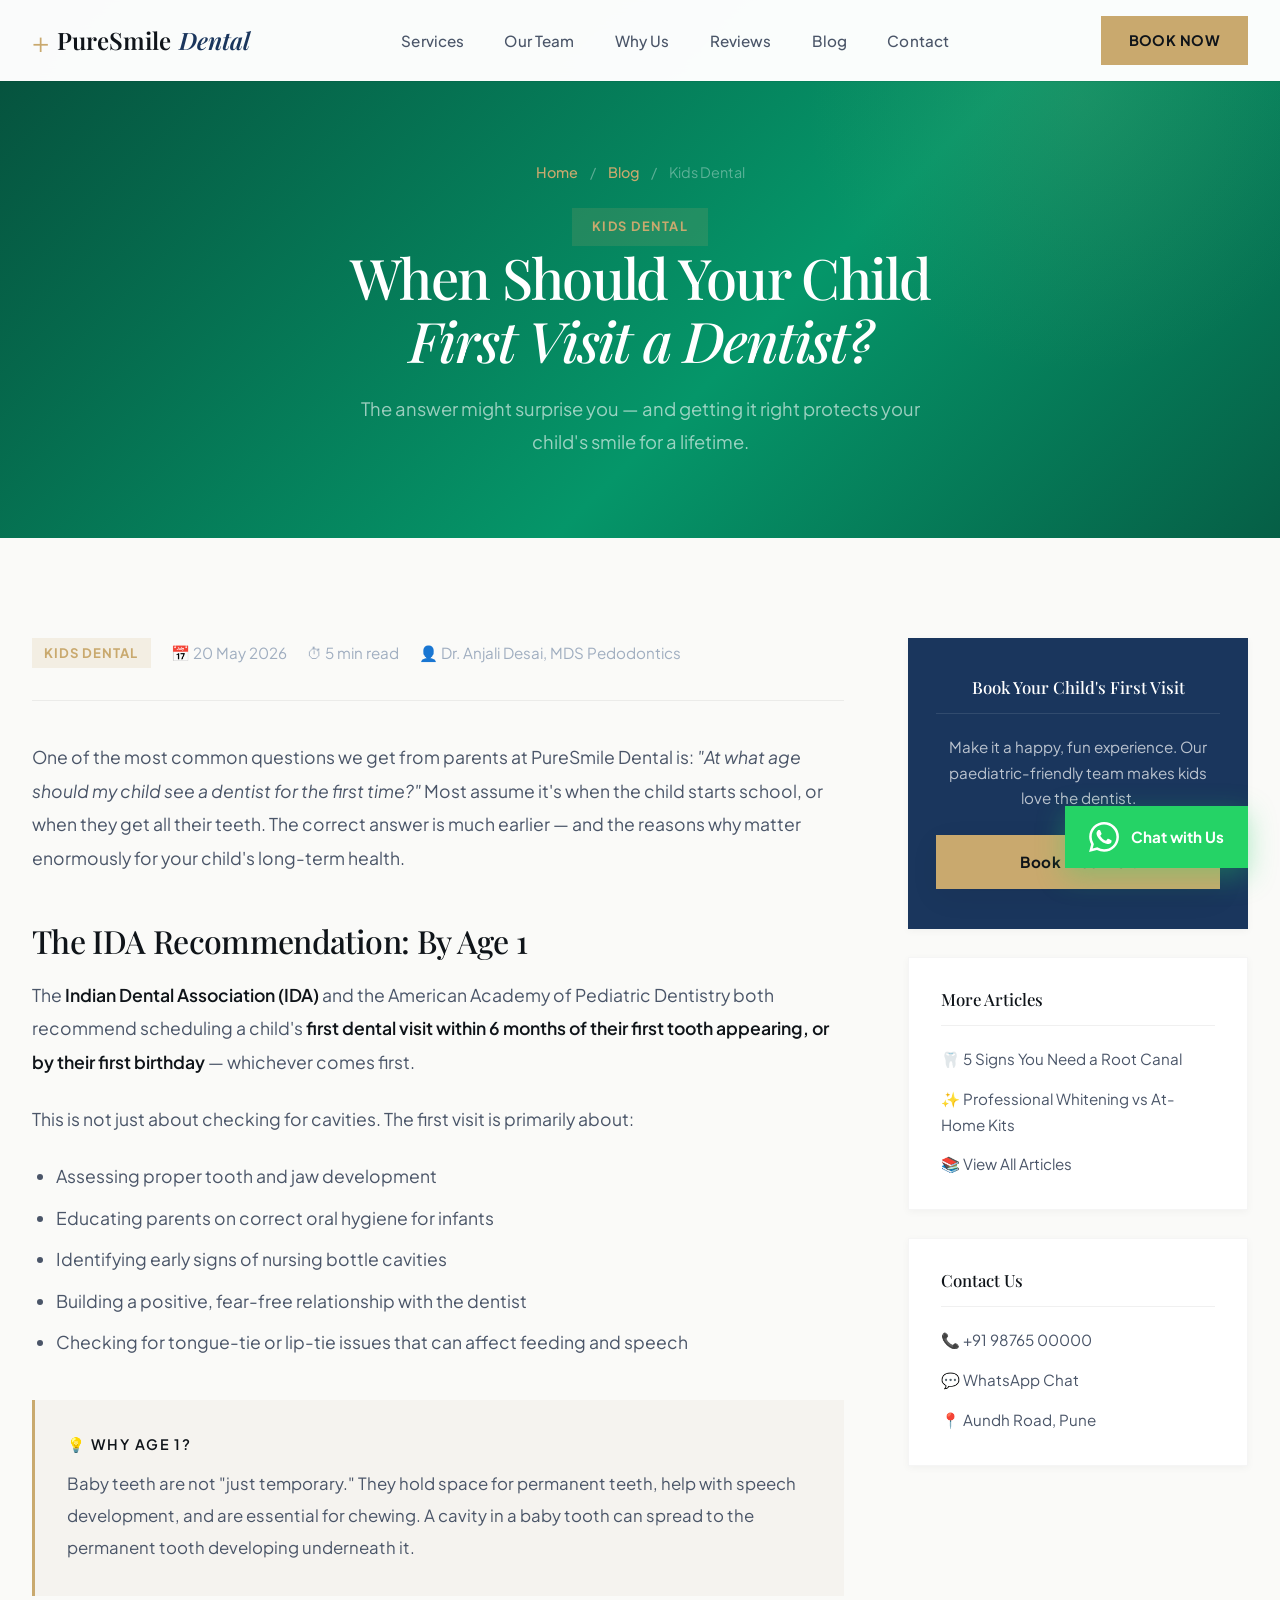
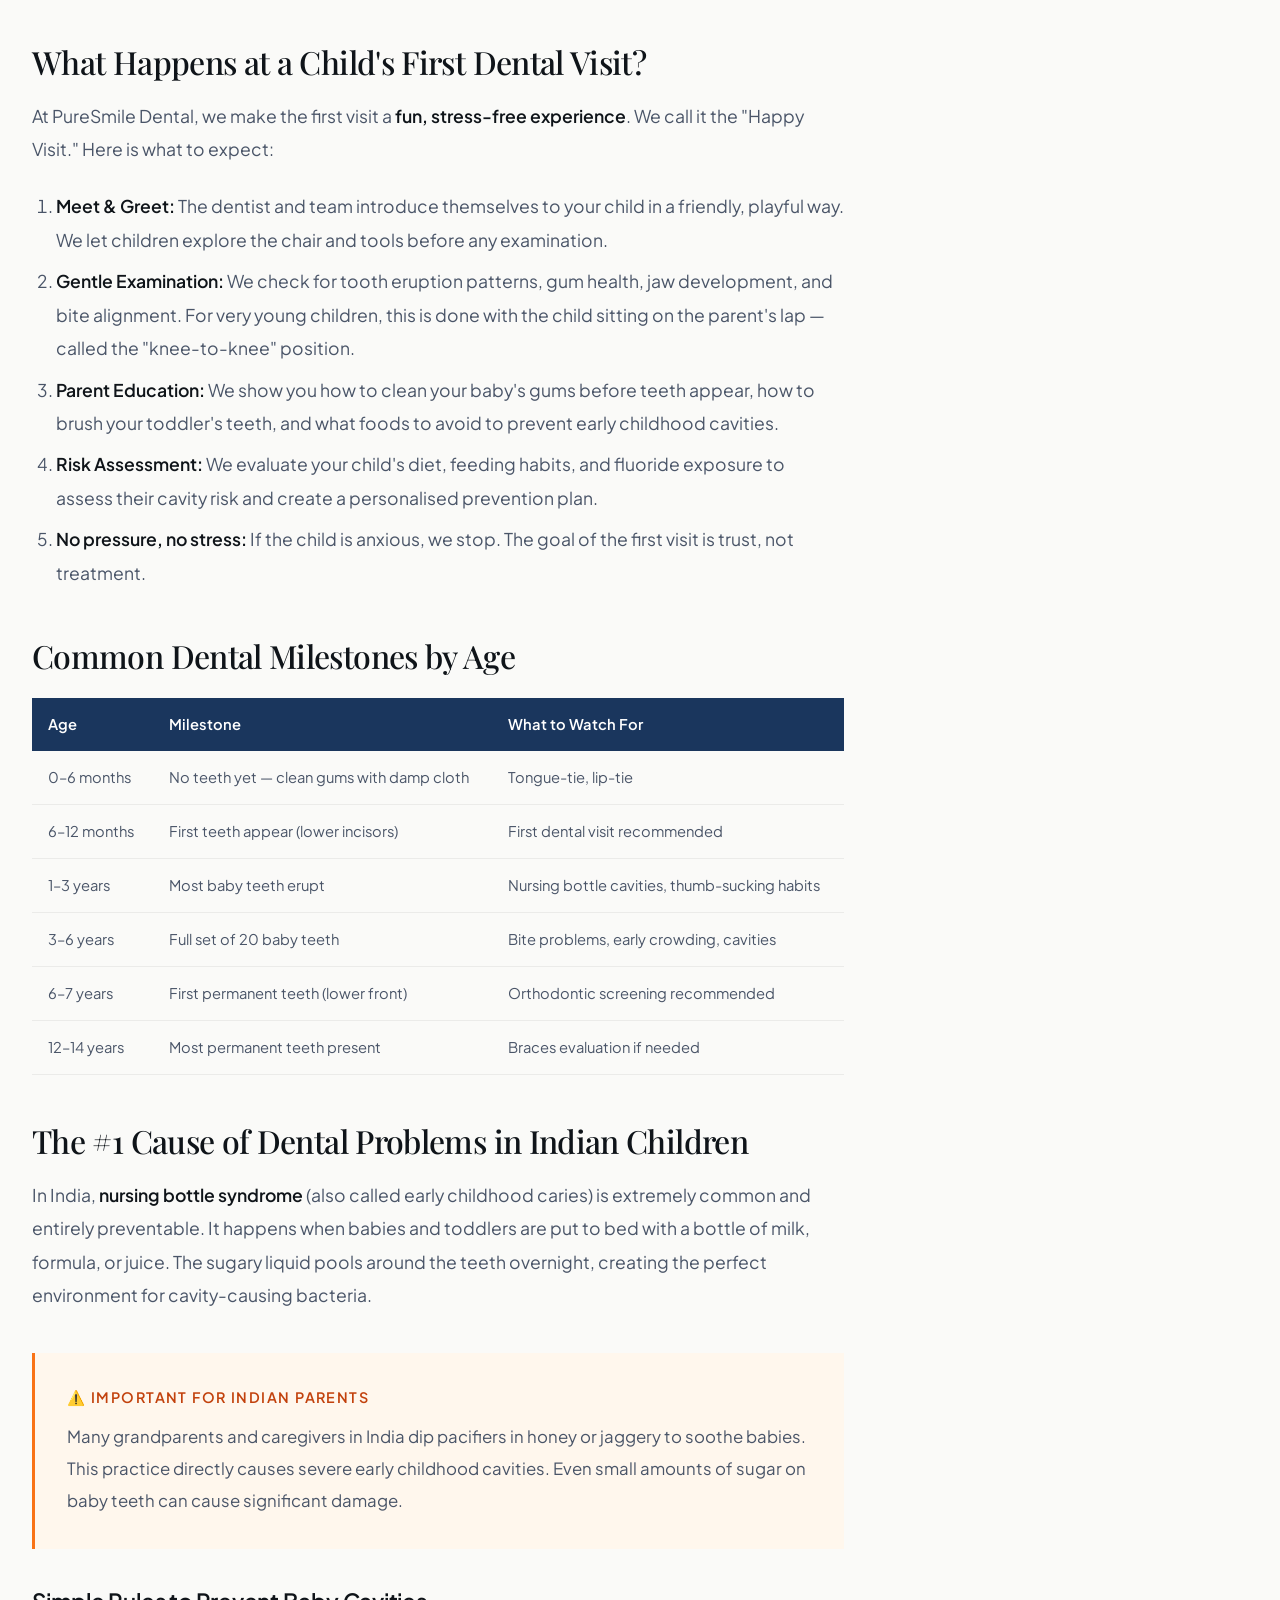
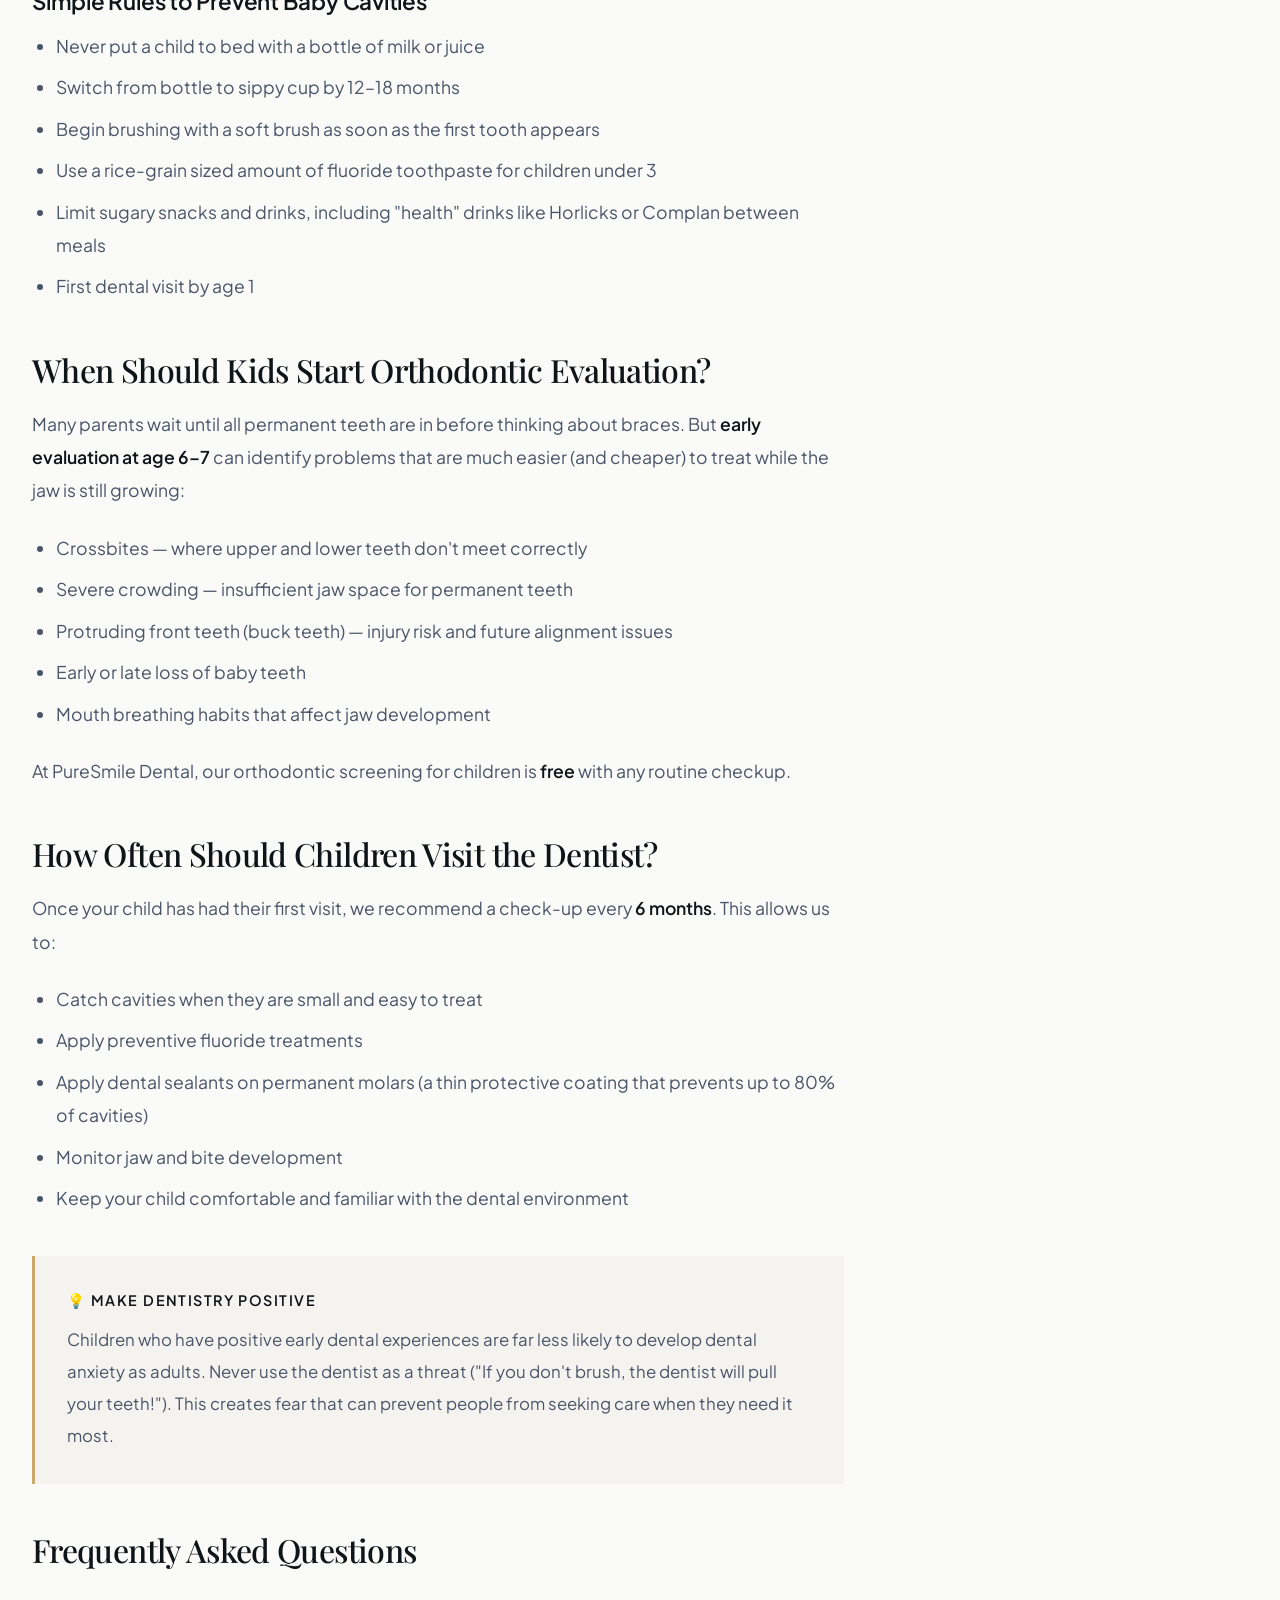
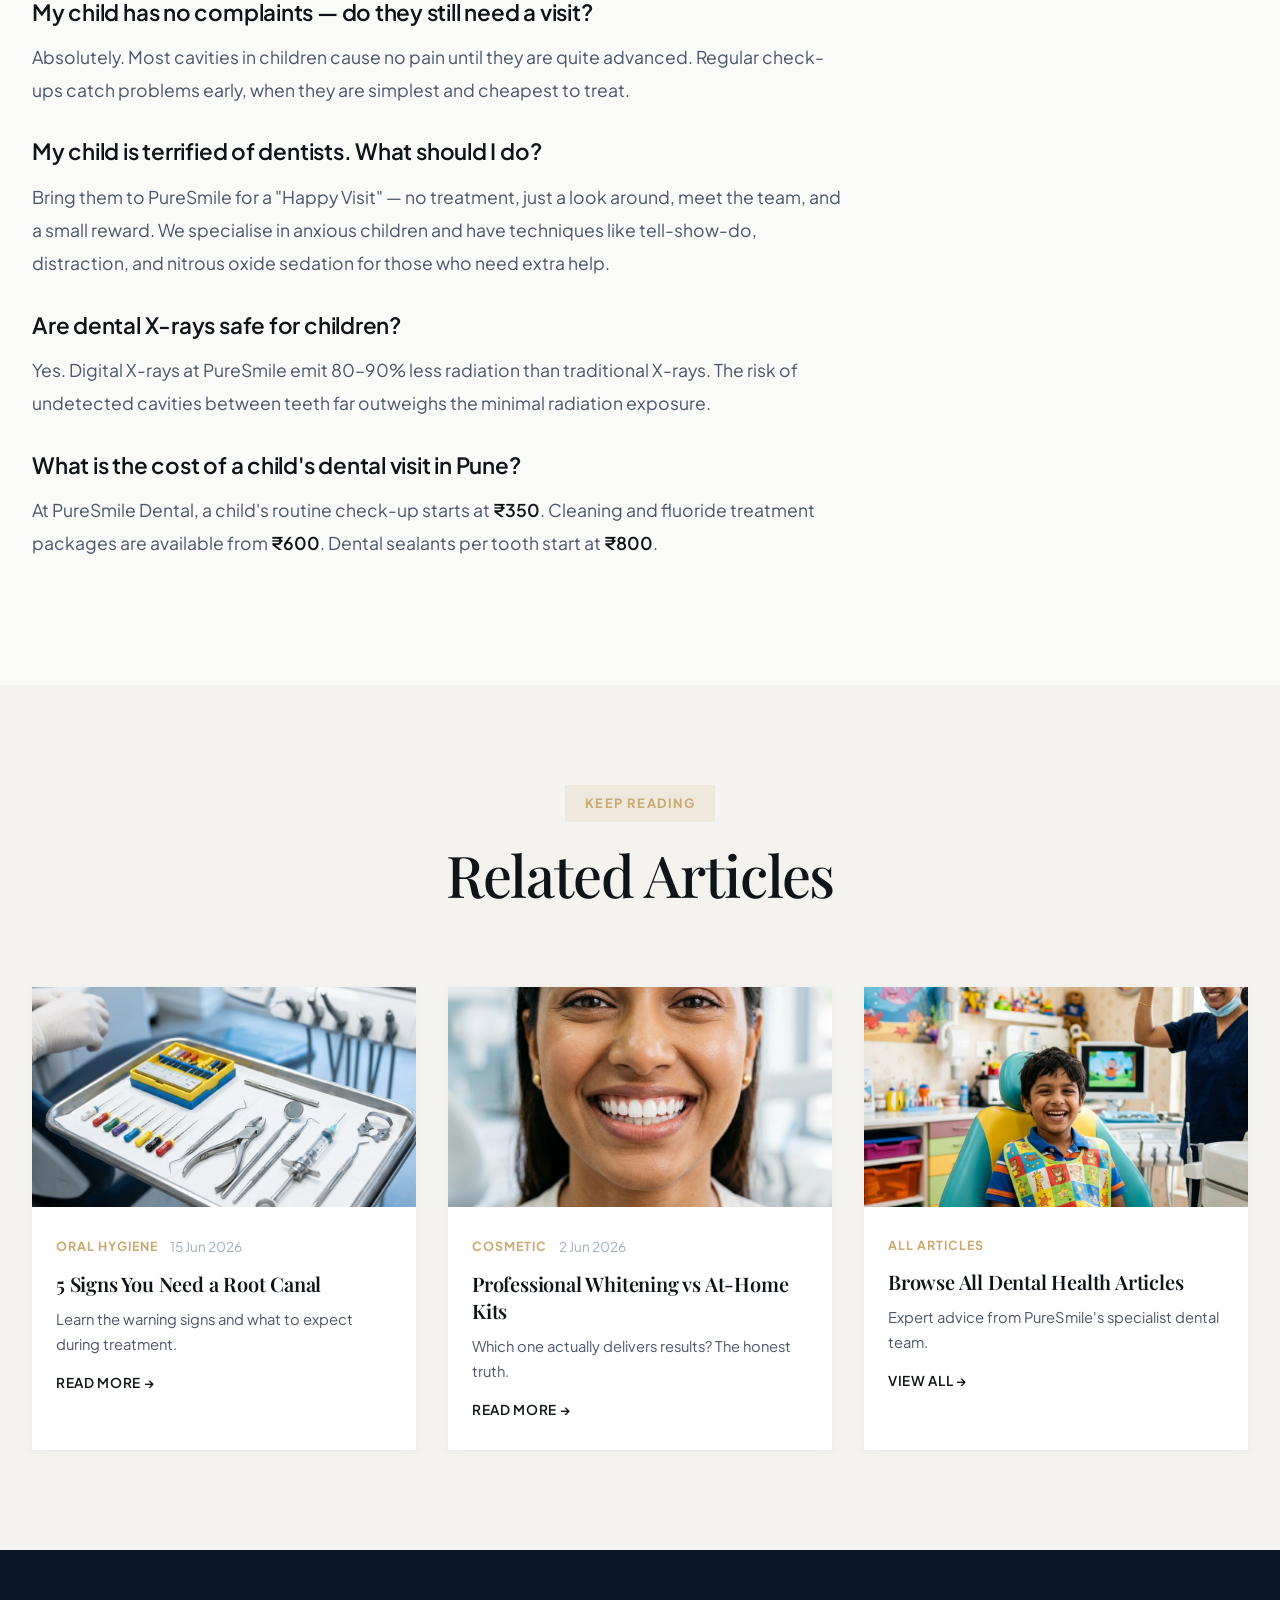
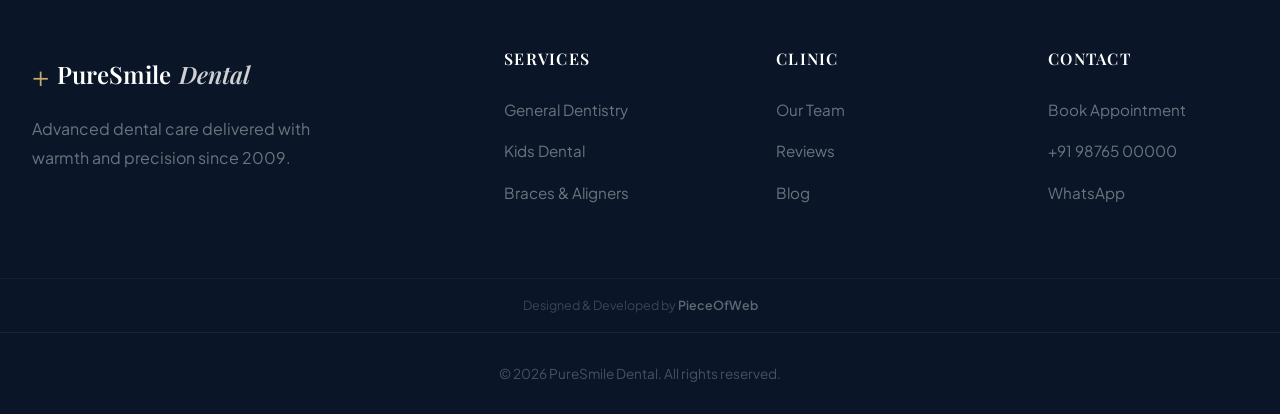
==== commit c323d5f4: "fix: remove all inline styles, add proper CSS classes for inner pages - team.html: stats banner, CTA" ====
--- a/blog-kids-dental.html
+++ b/blog-kids-dental.html
@@ -44,11 +44,11 @@
     </div>
   </nav>
 
-  <div class="page-hero" style="background:linear-gradient(135deg,#064E3B 0%,#059669 60%,#065F46 100%);">
+  <div class="page-hero page-hero-green">
     <div class="container">
       <div class="breadcrumb"><a href="index.html">Home</a><span>/</span><a href="blog.html">Blog</a><span>/</span><span>Kids Dental</span></div>
       <span class="section-tag">Kids Dental</span>
-      <h1>When Should Your Child<br/><em style="font-family:'Playfair Display',serif;">First Visit a Dentist?</em></h1>
+      <h1>When Should Your Child<br/><em >First Visit a Dentist?</em></h1>
       <p>The answer might surprise you — and getting it right protects your child's smile for a lifetime.</p>
     </div>
   </div>
@@ -92,20 +92,20 @@
         </ol>
 
         <h2>Common Dental Milestones by Age</h2>
-        <div style="overflow-x:auto;margin:24px 0;">
-          <table style="width:100%;border-collapse:collapse;font-size:0.9rem;">
-            <thead><tr style="background:linear-gradient(135deg,#059669,#34D399);color:white;">
-              <th style="padding:12px 16px;text-align:left;border-radius:8px 0 0 0;">Age</th>
-              <th style="padding:12px 16px;text-align:left;">Milestone</th>
-              <th style="padding:12px 16px;text-align:left;border-radius:0 8px 0 0;">What to Watch For</th>
+        <div class="article-table-wrap">
+          <table class="article-table">
+            <thead><tr>
+              <th>Age</th>
+              <th>Milestone</th>
+              <th>What to Watch For</th>
             </tr></thead>
             <tbody>
-              <tr style="background:var(--off-white);"><td style="padding:12px 16px;border-bottom:1px solid var(--gray-100);">0–6 months</td><td style="padding:12px 16px;border-bottom:1px solid var(--gray-100);">No teeth yet — clean gums with damp cloth</td><td style="padding:12px 16px;border-bottom:1px solid var(--gray-100);">Tongue-tie, lip-tie</td></tr>
-              <tr><td style="padding:12px 16px;border-bottom:1px solid var(--gray-100);">6–12 months</td><td style="padding:12px 16px;border-bottom:1px solid var(--gray-100);">First teeth appear (lower incisors)</td><td style="padding:12px 16px;border-bottom:1px solid var(--gray-100);">First dental visit recommended</td></tr>
-              <tr style="background:var(--off-white);"><td style="padding:12px 16px;border-bottom:1px solid var(--gray-100);">1–3 years</td><td style="padding:12px 16px;border-bottom:1px solid var(--gray-100);">Most baby teeth erupt</td><td style="padding:12px 16px;border-bottom:1px solid var(--gray-100);">Nursing bottle cavities, thumb-sucking habits</td></tr>
-              <tr><td style="padding:12px 16px;border-bottom:1px solid var(--gray-100);">3–6 years</td><td style="padding:12px 16px;border-bottom:1px solid var(--gray-100);">Full set of 20 baby teeth</td><td style="padding:12px 16px;border-bottom:1px solid var(--gray-100);">Bite problems, early crowding, cavities</td></tr>
-              <tr style="background:var(--off-white);"><td style="padding:12px 16px;border-bottom:1px solid var(--gray-100);">6–7 years</td><td style="padding:12px 16px;border-bottom:1px solid var(--gray-100);">First permanent teeth (lower front)</td><td style="padding:12px 16px;border-bottom:1px solid var(--gray-100);">Orthodontic screening recommended</td></tr>
-              <tr><td style="padding:12px 16px;">12–14 years</td><td style="padding:12px 16px;">Most permanent teeth present</td><td style="padding:12px 16px;">Braces evaluation if needed</td></tr>
+              <tr><td>0–6 months</td><td>No teeth yet — clean gums with damp cloth</td><td>Tongue-tie, lip-tie</td></tr>
+              <tr><td>6–12 months</td><td>First teeth appear (lower incisors)</td><td>First dental visit recommended</td></tr>
+              <tr><td>1–3 years</td><td>Most baby teeth erupt</td><td>Nursing bottle cavities, thumb-sucking habits</td></tr>
+              <tr><td>3–6 years</td><td>Full set of 20 baby teeth</td><td>Bite problems, early crowding, cavities</td></tr>
+              <tr><td>6–7 years</td><td>First permanent teeth (lower front)</td><td>Orthodontic screening recommended</td></tr>
+              <tr><td>12–14 years</td><td>Most permanent teeth present</td><td>Braces evaluation if needed</td></tr>
             </tbody>
           </table>
         </div>
@@ -195,9 +195,9 @@
     <div class="container">
       <div class="section-header"><span class="section-tag">Keep Reading</span><h2>Related Articles</h2></div>
       <div class="related-grid">
-        <article class="blog-card"><div class="blog-img-wrap"><img loading="lazy" src="images/blog_root_canal.png" alt="Blog Image" style="width:100%; height:100%; object-fit:cover;" /></div><div class="blog-body"><div class="blog-meta"><span class="blog-tag">Oral Hygiene</span><span class="blog-date">15 Jun 2026</span></div><h3>5 Signs You Need a Root Canal</h3><p>Learn the warning signs and what to expect during treatment.</p><a href="blog-root-canal.html" class="service-link">Read More &rarr;</a></div></article>
-        <article class="blog-card"><div class="blog-img-wrap"><img loading="lazy" src="images/blog_whitening.png" alt="Blog Image" style="width:100%; height:100%; object-fit:cover;" /></div><div class="blog-body"><div class="blog-meta"><span class="blog-tag">Cosmetic</span><span class="blog-date">2 Jun 2026</span></div><h3>Professional Whitening vs At-Home Kits</h3><p>Which one actually delivers results? The honest truth.</p><a href="blog-whitening.html" class="service-link">Read More &rarr;</a></div></article>
-        <article class="blog-card"><div class="blog-img-wrap"><img loading="lazy" src="images/blog_kids.png" alt="Blog Image" style="width:100%; height:100%; object-fit:cover;" /></div><div class="blog-body"><div class="blog-meta"><span class="blog-tag">All Articles</span></div><h3>Browse All Dental Health Articles</h3><p>Expert advice from PureSmile's specialist dental team.</p><a href="blog.html" class="service-link">View All &rarr;</a></div></article>
+        <article class="blog-card"><div class="blog-img-wrap"><img loading="lazy" src="images/blog_root_canal.png" alt="Blog Image" /></div><div class="blog-body"><div class="blog-meta"><span class="blog-tag">Oral Hygiene</span><span class="blog-date">15 Jun 2026</span></div><h3>5 Signs You Need a Root Canal</h3><p>Learn the warning signs and what to expect during treatment.</p><a href="blog-root-canal.html" class="service-link">Read More &rarr;</a></div></article>
+        <article class="blog-card"><div class="blog-img-wrap"><img loading="lazy" src="images/blog_whitening.png" alt="Blog Image" /></div><div class="blog-body"><div class="blog-meta"><span class="blog-tag">Cosmetic</span><span class="blog-date">2 Jun 2026</span></div><h3>Professional Whitening vs At-Home Kits</h3><p>Which one actually delivers results? The honest truth.</p><a href="blog-whitening.html" class="service-link">Read More &rarr;</a></div></article>
+        <article class="blog-card"><div class="blog-img-wrap"><img loading="lazy" src="images/blog_kids.png" alt="Blog Image" /></div><div class="blog-body"><div class="blog-meta"><span class="blog-tag">All Articles</span></div><h3>Browse All Dental Health Articles</h3><p>Expert advice from PureSmile's specialist dental team.</p><a href="blog.html" class="service-link">View All &rarr;</a></div></article>
       </div>
     </div>
   </section>
--- a/style.css
+++ b/style.css
@@ -605,6 +605,7 @@
   aspect-ratio: 3/4;
   display: block;
   object-fit: cover;
+  object-position: top;
   filter: grayscale(15%) contrast(1.05);
 }
 .about-exp-badge-sharp {
@@ -1274,3 +1275,13 @@
 :focus-visible { outline: 3px solid var(--accent); outline-offset: 2px; }
 input.error, select.error { border-color: #ef4444; background-color: #fef2f2; }
 input.error:focus, select.error:focus { box-shadow: 0 0 0 4px rgba(239, 68, 68, 0.15); border-color: #ef4444; }
+
+/* =========================
+   UTILITY CLASSES
+   ========================= */
+.btn-full-width { width: 100%; }
+.booking-form-title { font-size: 2rem; }
+.gallery-tag { color: var(--primary-light) !important; border-color: var(--primary-light) !important; }
+.gallery-title { color: #fff !important; }
+.gallery-subtitle { color: rgba(255,255,255,0.6) !important; }
+.section-cta-center { text-align: center; margin-top: 80px; }
--- a/inner.css
+++ b/inner.css
@@ -1,20 +1,29 @@
-/* Inner Page Shared Styles — extends style.css (Premium Palette) */
+/* ============================================================
+   Inner Page Shared Styles — extends style.css (Premium Palette)
+   ============================================================ */
 :root {
+  --bg-color: #fafaf8;
   --off-white: #fafaf8;
   --white: #ffffff;
   --gray-100: rgba(0,0,0,0.06);
 }
 
+/* -----------------------------------------------------------
+   Inner Nav Override
+   ----------------------------------------------------------- */
+.inner-nav { background: rgba(255,255,255,0.98) !important; backdrop-filter: blur(12px); box-shadow: 0 1px 0 rgba(0,0,0,0.06) !important; padding: 16px 0 !important; }
 .inner-nav .nav-logo { color: var(--text-main) !important; }
 .inner-nav .logo-accent { color: var(--primary) !important; }
 .inner-nav .nav-links a { color: var(--text-muted) !important; }
-.inner-nav .nav-links a:hover, .inner-nav .nav-links a.active { color: var(--accent) !important; background: transparent !important; }
+.inner-nav .nav-links a:hover,
+.inner-nav .nav-links a.active { color: var(--accent) !important; background: transparent !important; }
 .inner-nav .nav-hamburger span { background: var(--text-main) !important; }
 .inner-nav .nav-cta { background: var(--accent) !important; color: var(--text-main) !important; }
 .inner-nav .nav-cta:hover { background: #b8944f !important; color: #fff !important; }
-.inner-nav { background: rgba(255, 255, 255, 0.98) !important; backdrop-filter: blur(12px); box-shadow: 0 1px 0 rgba(0,0,0,0.06) !important; padding: 16px 0 !important; }
-
-/* Page Hero (breadcrumb banner) */
+
+/* -----------------------------------------------------------
+   Page Hero (breadcrumb banner)
+   ----------------------------------------------------------- */
 .page-hero {
   background: var(--primary);
   padding: 160px 0 80px;
@@ -39,69 +48,255 @@
   font-size: 0.9rem;
   margin-bottom: 24px;
 }
-.page-hero .breadcrumb a { color: var(--accent); transition: color 0.2s; font-weight: 500; }
+.page-hero .breadcrumb a { color: var(--accent); transition: color 0.2s; font-weight: 500; text-decoration: none; }
 .page-hero .breadcrumb a:hover { color: var(--accent-light); }
-.page-hero .breadcrumb span { color: rgba(255,255,255,0.2); }
+.page-hero .breadcrumb span { color: rgba(255,255,255,0.35); }
 .page-hero h1 { color: #fff; font-size: clamp(2rem, 4.5vw, 3.5rem); margin-bottom: 20px; font-family: var(--font-display); }
+.page-hero h1 em { font-family: 'Playfair Display', serif; }
 .page-hero p { color: rgba(255,255,255,0.6); font-size: 1.15rem; max-width: 600px; margin: 0 auto; line-height: 1.8; }
-.page-hero .section-tag { background: rgba(201,169,110,0.15); color: var(--accent); }
-
-/* Article Layout */
-.article-wrap { display: grid; grid-template-columns: 1fr 340px; gap: 64px; align-items: start; padding: 100px 0; }
-.article-body { min-width: 0; }
-.article-body h2 { font-size: 2rem; margin: 48px 0 20px; color: var(--text-main); font-family: var(--font-display); }
-.article-body h3 { font-size: 1.4rem; margin: 32px 0 16px; color: var(--text-main); font-family: var(--font-body); }
-.article-body p { font-size: 1.1rem; line-height: 1.9; color: var(--text-muted); margin-bottom: 24px; }
-.article-body ul, .article-body ol { padding-left: 24px; margin-bottom: 24px; }
-.article-body li { font-size: 1.1rem; line-height: 1.9; color: var(--text-muted); margin-bottom: 8px; }
-.article-body strong { color: var(--text-main); font-weight: 600; }
-.article-meta-bar { display: flex; align-items: center; gap: 20px; flex-wrap: wrap; margin-bottom: 40px; padding-bottom: 32px; border-bottom: 1px solid rgba(0,0,0,0.06); }
-.article-meta-bar .blog-tag { font-size: 0.82rem; background: var(--accent-glow); color: var(--accent); padding: 4px 12px; font-weight: 700; text-transform: uppercase; letter-spacing: 0.08em; }
-.article-meta-bar .meta-item { display: flex; align-items: center; gap: 8px; color: var(--text-light); font-size: 0.95rem; }
-.article-tip {
-  background: var(--surface-alt);
-  border-left: 3px solid var(--accent);
-  padding: 32px;
-  margin: 40px 0;
-}
-.article-tip strong { display: block; color: var(--text-main); margin-bottom: 12px; font-size: 0.9rem; text-transform: uppercase; letter-spacing: 0.1em; }
-.article-tip p { margin: 0; font-size: 1.05rem; }
-.article-warning {
-  background: #FFF7ED;
-  border-left: 3px solid #F97316;
-  padding: 32px;
-  margin: 40px 0;
-}
-.article-warning strong { display: block; color: #C2410C; margin-bottom: 12px; font-size: 0.9rem; text-transform: uppercase; letter-spacing: 0.1em; }
-.article-warning p { margin: 0; font-size: 1.05rem; }
-
-/* Sidebar */
-.article-sidebar { position: sticky; top: 120px; display: flex; flex-direction: column; gap: 28px; }
-.sidebar-card {
+.page-hero .section-tag { background: rgba(201,169,110,0.15); color: var(--accent); border-color: rgba(201,169,110,0.3); }
+
+/* Hero color variants for blog articles */
+.page-hero-purple { background: linear-gradient(135deg, #2E1065 0%, #5B21B6 60%, #1E1B4B 100%); }
+.page-hero-green { background: linear-gradient(135deg, #064E3B 0%, #059669 60%, #065F46 100%); }
+
+/* -----------------------------------------------------------
+   Global Image Defaults for Cards
+   ----------------------------------------------------------- */
+.blog-img-wrap img,
+.team-card-img img {
+  width: 100%;
+  height: 100%;
+  object-fit: cover;
+}
+
+/* -----------------------------------------------------------
+   Team Page
+   ----------------------------------------------------------- */
+.team-grid {
+  display: grid;
+  grid-template-columns: repeat(3, 1fr);
+  gap: 40px;
+  margin-top: 60px;
+}
+.team-card {
   background: var(--surface);
   border: 1px solid rgba(0,0,0,0.04);
-  padding: 32px;
+  overflow: hidden;
+  transition: var(--transition);
+  text-align: center;
   box-shadow: var(--shadow-sm);
 }
-.sidebar-card h4 { font-size: 1.05rem; color: var(--text-main); margin-bottom: 20px; padding-bottom: 16px; border-bottom: 1px solid rgba(0,0,0,0.06); font-family: var(--font-display); }
-.sidebar-card ul { list-style: none; display: flex; flex-direction: column; gap: 14px; }
-.sidebar-card ul a { font-size: 0.95rem; color: var(--text-muted); display: flex; gap: 12px; align-items: flex-start; transition: color 0.2s; }
-.sidebar-card ul a:hover { color: var(--accent); }
-.sidebar-cta { background: var(--primary); border: none; padding: 40px 28px; text-align: center; color: #fff; }
-.sidebar-cta h4 { color: #fff; border-color: rgba(255,255,255,0.1); }
-.sidebar-cta p { color: rgba(255,255,255,0.7); font-size: 0.95rem; margin-bottom: 24px; line-height: 1.7; }
-.sidebar-cta .btn { padding: 14px 24px; font-size: 0.95rem; width: 100%; justify-content: center; background: var(--accent); color: var(--text-main); font-weight: 700; }
-.sidebar-cta .btn:hover { background: var(--accent-light); }
-
-/* Related Articles */
-.related-section { background: var(--surface-alt); padding: 100px 0; }
-.related-grid { display: grid; grid-template-columns: repeat(3,1fr); gap: 32px; margin-top: 48px; }
-
-/* Blog Listing */
-.blog-listing-grid { display: grid; grid-template-columns: repeat(3,1fr); gap: 32px; margin-top: 60px; }
-
-/* Blog Cards (inner pages) */
-.blog-card { background: var(--surface); overflow: hidden; transition: var(--transition); box-shadow: var(--shadow-sm); }
+.team-card:hover { transform: translateY(-6px); box-shadow: var(--shadow-lg); }
+.team-card-img { height: 300px; overflow: hidden; }
+.team-card-img img {
+  object-position: top;
+  transition: transform 0.6s ease;
+}
+.team-card:hover .team-card-img img { transform: scale(1.04); }
+.team-card-body { padding: 36px 28px; }
+.team-card-body h3 { font-size: 1.35rem; margin-bottom: 8px; font-family: var(--font-display); }
+.team-card-role {
+  color: var(--accent);
+  font-size: 0.82rem;
+  font-weight: 700;
+  margin-bottom: 16px;
+  display: block;
+  letter-spacing: 0.08em;
+  text-transform: uppercase;
+}
+.team-card-body p { font-size: 0.95rem; color: var(--text-muted); line-height: 1.8; }
+.team-qual { display: flex; flex-wrap: wrap; gap: 8px; justify-content: center; margin-top: 20px; }
+.team-qual span {
+  padding: 4px 14px;
+  background: var(--surface-alt);
+  border: 1px solid rgba(0,0,0,0.04);
+  font-size: 0.78rem;
+  font-weight: 600;
+  color: var(--text-main);
+}
+
+/* -----------------------------------------------------------
+   Values Section
+   ----------------------------------------------------------- */
+.values-section { background: var(--white); }
+.values-grid {
+  display: grid;
+  grid-template-columns: repeat(3, 1fr);
+  gap: 28px;
+  margin-top: 60px;
+}
+.value-card {
+  background: var(--surface);
+  border: 1px solid rgba(0,0,0,0.04);
+  padding: 44px 32px;
+  text-align: center;
+  transition: var(--transition);
+  box-shadow: var(--shadow-sm);
+}
+.value-card:hover { box-shadow: var(--shadow-md); transform: translateY(-4px); }
+.value-icon { font-size: 2.5rem; margin-bottom: 20px; }
+.value-card h3 { font-size: 1.2rem; margin-bottom: 14px; font-family: var(--font-display); }
+.value-card p { font-size: 0.95rem; color: var(--text-muted); line-height: 1.7; }
+
+/* -----------------------------------------------------------
+   Stats Banner
+   ----------------------------------------------------------- */
+.stats-banner {
+  background: linear-gradient(135deg, #0F172A, #1E3A8A);
+  padding: 72px 0;
+}
+.stats-grid {
+  display: grid;
+  grid-template-columns: repeat(4, 1fr);
+  gap: 32px;
+  text-align: center;
+}
+.stat-number {
+  font-size: 2.8rem;
+  font-weight: 800;
+  color: #fff;
+  font-family: var(--font-display);
+  line-height: 1;
+}
+.stat-label {
+  font-size: 0.82rem;
+  color: rgba(255,255,255,0.5);
+  text-transform: uppercase;
+  letter-spacing: 0.1em;
+  margin-top: 10px;
+  font-weight: 500;
+}
+
+/* -----------------------------------------------------------
+   Inner CTA Section (team page)
+   ----------------------------------------------------------- */
+.inner-cta-section {
+  background: var(--bg-color);
+  text-align: center;
+}
+.inner-cta-container {
+  max-width: 640px;
+}
+.inner-cta-container h2 {
+  margin: 16px 0;
+  font-family: var(--font-display);
+}
+.inner-cta-container p {
+  color: var(--text-muted);
+  margin-bottom: 28px;
+  line-height: 1.8;
+}
+.inner-cta-buttons {
+  display: flex;
+  gap: 16px;
+  justify-content: center;
+  flex-wrap: wrap;
+}
+
+/* WhatsApp Button */
+.btn-whatsapp {
+  background: #25D366 !important;
+  color: white !important;
+  box-shadow: 0 8px 24px rgba(37, 211, 102, 0.35);
+  display: inline-flex;
+  align-items: center;
+  gap: 8px;
+}
+.btn-whatsapp:hover {
+  background: #1EB851 !important;
+  box-shadow: 0 12px 32px rgba(37, 211, 102, 0.45);
+  transform: translateY(-2px);
+}
+
+/* -----------------------------------------------------------
+   Blog Listing Section
+   ----------------------------------------------------------- */
+.blog-listing-section { background: var(--bg-color); }
+.filter-bar {
+  display: flex;
+  gap: 10px;
+  flex-wrap: wrap;
+  margin-bottom: 40px;
+}
+.filter-btn {
+  padding: 10px 24px;
+  background: var(--surface);
+  color: var(--text-muted);
+  border: 1px solid rgba(0,0,0,0.08);
+  font-family: var(--font-body);
+  font-size: 0.92rem;
+  font-weight: 500;
+  cursor: pointer;
+  transition: var(--transition);
+}
+.filter-btn:hover { background: var(--surface-alt); color: var(--text-main); }
+.filter-btn.active {
+  background: var(--primary);
+  color: #fff;
+  border-color: var(--primary);
+  font-weight: 600;
+}
+.blog-listing-grid {
+  display: grid;
+  grid-template-columns: repeat(3, 1fr);
+  gap: 32px;
+}
+
+/* -----------------------------------------------------------
+   Blog CTA Section
+   ----------------------------------------------------------- */
+.blog-cta-section {
+  background: var(--primary);
+  text-align: center;
+}
+.blog-cta-container {
+  max-width: 560px;
+  margin: 0 auto;
+}
+.blog-cta-container h2 {
+  color: #fff;
+  margin: 16px 0;
+  font-family: var(--font-display);
+}
+.blog-cta-container p {
+  color: rgba(255,255,255,0.7);
+  margin-bottom: 28px;
+  line-height: 1.8;
+}
+.section-tag-light {
+  background: rgba(255,255,255,0.1) !important;
+  color: var(--surface) !important;
+  border-color: rgba(255,255,255,0.2) !important;
+}
+.btn-cta-invert {
+  display: inline-block;
+  background: #fff;
+  color: var(--primary);
+  padding: 16px 36px;
+  font-weight: 700;
+  font-size: 0.92rem;
+  letter-spacing: 0.04em;
+  text-transform: uppercase;
+  text-decoration: none;
+  transition: all 0.3s ease;
+}
+.btn-cta-invert:hover {
+  background: var(--accent);
+  color: var(--text-main);
+  transform: translateY(-2px);
+  box-shadow: 0 8px 24px rgba(0,0,0,0.2);
+}
+
+/* -----------------------------------------------------------
+   Blog Cards (inner pages)
+   ----------------------------------------------------------- */
+.blog-card {
+  background: var(--surface);
+  overflow: hidden;
+  transition: var(--transition);
+  box-shadow: var(--shadow-sm);
+}
 .blog-card:hover { box-shadow: var(--shadow-md); transform: translateY(-4px); }
 .blog-img-wrap { height: 220px; overflow: hidden; }
 .blog-img-wrap img { transition: transform 0.6s ease; }
@@ -111,39 +306,133 @@
 .blog-tag { font-size: 0.78rem; color: var(--accent); font-weight: 700; text-transform: uppercase; letter-spacing: 0.08em; }
 .blog-date { font-size: 0.85rem; color: var(--text-light); }
 .blog-body h3 { font-size: 1.25rem; margin-bottom: 10px; font-family: var(--font-display); line-height: 1.35; color: var(--text-main); }
-.blog-body p { font-size: 0.92rem; color: var(--text-muted); }
-.service-link { display: inline-block; margin-top: 14px; font-size: 0.85rem; font-weight: 600; color: var(--text-main); text-transform: uppercase; letter-spacing: 0.05em; transition: color 0.3s; }
+.blog-body p { font-size: 0.92rem; color: var(--text-muted); line-height: 1.7; }
+.service-link {
+  display: inline-block;
+  margin-top: 14px;
+  font-size: 0.85rem;
+  font-weight: 600;
+  color: var(--text-main);
+  text-transform: uppercase;
+  letter-spacing: 0.05em;
+  transition: color 0.3s;
+  text-decoration: none;
+}
 .service-link:hover { color: var(--accent); }
 
-/* Team Page */
-.team-grid { display: grid; grid-template-columns: repeat(3,1fr); gap: 40px; margin-top: 60px; }
-.team-card {
+/* -----------------------------------------------------------
+   Article Layout
+   ----------------------------------------------------------- */
+.article-wrap {
+  display: grid;
+  grid-template-columns: 1fr 340px;
+  gap: 64px;
+  align-items: start;
+  padding: 100px 0;
+}
+.article-body { min-width: 0; }
+.article-body h2 { font-size: 2rem; margin: 48px 0 20px; color: var(--text-main); font-family: var(--font-display); }
+.article-body h3 { font-size: 1.4rem; margin: 32px 0 16px; color: var(--text-main); font-family: var(--font-body); font-weight: 600; }
+.article-body p { font-size: 1.1rem; line-height: 1.9; color: var(--text-muted); margin-bottom: 24px; }
+.article-body ul, .article-body ol { padding-left: 24px; margin-bottom: 24px; }
+.article-body li { font-size: 1.1rem; line-height: 1.9; color: var(--text-muted); margin-bottom: 8px; }
+.article-body strong { color: var(--text-main); font-weight: 600; }
+.article-body a { color: var(--accent); font-weight: 600; text-decoration: none; border-bottom: 1px solid transparent; transition: border-color 0.2s; }
+.article-body a:hover { border-bottom-color: var(--accent); }
+.article-meta-bar {
+  display: flex;
+  align-items: center;
+  gap: 20px;
+  flex-wrap: wrap;
+  margin-bottom: 40px;
+  padding-bottom: 32px;
+  border-bottom: 1px solid rgba(0,0,0,0.06);
+}
+.article-meta-bar .blog-tag {
+  font-size: 0.82rem;
+  background: var(--accent-glow);
+  color: var(--accent);
+  padding: 4px 12px;
+  font-weight: 700;
+  text-transform: uppercase;
+  letter-spacing: 0.08em;
+}
+.article-meta-bar .meta-item { display: flex; align-items: center; gap: 8px; color: var(--text-light); font-size: 0.95rem; }
+
+/* Article Tips & Warnings */
+.article-tip {
+  background: var(--surface-alt);
+  border-left: 3px solid var(--accent);
+  padding: 32px;
+  margin: 40px 0;
+}
+.article-tip strong { display: block; color: var(--text-main); margin-bottom: 12px; font-size: 0.9rem; text-transform: uppercase; letter-spacing: 0.1em; }
+.article-tip p { margin: 0; font-size: 1.05rem; }
+.article-warning {
+  background: #FFF7ED;
+  border-left: 3px solid #F97316;
+  padding: 32px;
+  margin: 40px 0;
+}
+.article-warning strong { display: block; color: #C2410C; margin-bottom: 12px; font-size: 0.9rem; text-transform: uppercase; letter-spacing: 0.1em; }
+.article-warning p { margin: 0; font-size: 1.05rem; }
+
+/* Article Table (comparison tables in blog posts) */
+.article-table-wrap { overflow-x: auto; margin: 24px 0; }
+.article-table {
+  width: 100%;
+  border-collapse: collapse;
+  font-size: 0.92rem;
+}
+.article-table thead tr { background: var(--primary); color: white; }
+.article-table th { padding: 14px 16px; text-align: left; font-weight: 600; }
+.article-table th:first-child { border-radius: 0; }
+.article-table th:last-child { border-radius: 0; }
+.article-table td { padding: 14px 16px; border-bottom: 1px solid var(--gray-100); color: var(--text-muted); }
+.article-table tr:nth-child(even) { background: var(--bg-color); }
+.article-table td.highlight { font-weight: 600; color: var(--primary); }
+
+/* -----------------------------------------------------------
+   Sidebar
+   ----------------------------------------------------------- */
+.article-sidebar { position: sticky; top: 120px; display: flex; flex-direction: column; gap: 28px; }
+.sidebar-card {
   background: var(--surface);
   border: 1px solid rgba(0,0,0,0.04);
-  overflow: hidden;
-  transition: var(--transition);
-  text-align: center;
+  padding: 32px;
   box-shadow: var(--shadow-sm);
 }
-.team-card:hover { transform: translateY(-6px); box-shadow: var(--shadow-lg); }
-.team-card-img { height: 300px; overflow: hidden; }
-.team-card-img img { width: 100%; height: 100%; object-fit: cover; object-position: top; transition: transform 0.6s ease; }
-.team-card:hover .team-card-img img { transform: scale(1.04); }
-.team-card-body { padding: 36px 28px; }
-.team-card-body h3 { font-size: 1.35rem; margin-bottom: 8px; font-family: var(--font-display); }
-.team-card-role { color: var(--accent); font-size: 0.82rem; font-weight: 700; margin-bottom: 16px; display: block; letter-spacing: 0.08em; text-transform: uppercase; }
-.team-card-body p { font-size: 0.95rem; color: var(--text-muted); line-height: 1.8; }
-.team-qual { display: flex; flex-wrap: wrap; gap: 8px; justify-content: center; margin-top: 20px; }
-.team-qual span { padding: 4px 14px; background: var(--surface-alt); border: 1px solid rgba(0,0,0,0.04); font-size: 0.78rem; font-weight: 600; color: var(--text-main); }
-
-.values-grid { display: grid; grid-template-columns: repeat(3,1fr); gap: 28px; margin-top: 60px; }
-.value-card { background: var(--surface); border: 1px solid rgba(0,0,0,0.04); padding: 44px 32px; text-align: center; transition: var(--transition); box-shadow: var(--shadow-sm); }
-.value-card:hover { box-shadow: var(--shadow-md); transform: translateY(-4px); }
-.value-icon { font-size: 2.5rem; margin-bottom: 20px; }
-.value-card h3 { font-size: 1.2rem; margin-bottom: 14px; font-family: var(--font-display); }
-.value-card p { font-size: 0.95rem; color: var(--text-muted); line-height: 1.7; }
-
-/* Inner page footer (uses .footer-inner not .footer-inner-cinematic) */
+.sidebar-card h4 { font-size: 1.05rem; color: var(--text-main); margin-bottom: 20px; padding-bottom: 16px; border-bottom: 1px solid rgba(0,0,0,0.06); font-family: var(--font-display); }
+.sidebar-card ul { list-style: none; display: flex; flex-direction: column; gap: 14px; padding: 0; }
+.sidebar-card ul a { font-size: 0.95rem; color: var(--text-muted); display: flex; gap: 12px; align-items: flex-start; transition: color 0.2s; text-decoration: none; }
+.sidebar-card ul a:hover { color: var(--accent); }
+.sidebar-cta { background: var(--primary); border: none; padding: 40px 28px; text-align: center; color: #fff; }
+.sidebar-cta h4 { color: #fff; border-color: rgba(255,255,255,0.1); }
+.sidebar-cta p { color: rgba(255,255,255,0.7); font-size: 0.95rem; margin-bottom: 24px; line-height: 1.7; }
+.sidebar-cta .btn {
+  padding: 14px 24px;
+  font-size: 0.95rem;
+  width: 100%;
+  justify-content: center;
+  background: var(--accent);
+  color: var(--text-main);
+  font-weight: 700;
+  display: inline-block;
+  text-align: center;
+  text-decoration: none;
+  transition: all 0.3s ease;
+}
+.sidebar-cta .btn:hover { background: var(--accent-light); }
+
+/* -----------------------------------------------------------
+   Related Articles
+   ----------------------------------------------------------- */
+.related-section { background: var(--surface-alt); padding: 100px 0; }
+.related-grid { display: grid; grid-template-columns: repeat(3, 1fr); gap: 32px; margin-top: 48px; }
+
+/* -----------------------------------------------------------
+   Inner page footer (.footer-inner not .footer-inner-cinematic)
+   ----------------------------------------------------------- */
 .footer-inner { display: grid; grid-template-columns: 2fr 1fr 1fr 1fr; gap: 72px; padding-bottom: 72px; }
 .footer-brand p { font-size: 1rem; line-height: 1.8; max-width: 300px; color: rgba(255,255,255,0.4); margin-top: 16px; }
 .footer-social { display: flex; gap: 12px; margin-top: 24px; }
@@ -155,51 +444,67 @@
   transition: all 0.3s ease;
   text-decoration: none;
 }
+.footer-social a svg { width: 20px; height: 20px; }
 .footer-social a:hover { background: var(--accent); color: var(--text-main); border-color: var(--accent); transform: translateY(-3px); }
 .footer-links h4 { color: #fff; font-size: 1rem; font-weight: 600; margin-bottom: 28px; text-transform: uppercase; letter-spacing: 0.08em; }
-.footer-links ul { list-style: none; display: flex; flex-direction: column; gap: 14px; }
-.footer-links li a { font-size: 0.95rem; color: rgba(255,255,255,0.4); transition: all 0.3s ease; }
-.footer-links li a:hover { color: var(--accent); transform: translateX(6px); display: inline-block; }
+.footer-links ul { list-style: none; display: flex; flex-direction: column; gap: 14px; padding: 0; }
+.footer-links li a { font-size: 0.95rem; color: rgba(255,255,255,0.4); transition: all 0.3s ease; text-decoration: none; display: inline-block; }
+.footer-links li a:hover { color: var(--accent); transform: translateX(6px); }
 .footer-bottom { border-top: 1px solid rgba(255,255,255,0.06); padding: 28px 0; }
 .footer-bottom p { font-size: 0.85rem; color: rgba(255,255,255,0.25); text-align: center; }
-
-/* Powered By (inner pages) */
 .powered-by { text-align: center; padding: 16px 0; font-size: 0.78rem; color: rgba(255,255,255,0.2); border-top: 1px solid rgba(255,255,255,0.04); }
 .powered-by a { color: rgba(255,255,255,0.35); font-weight: 600; text-decoration: none; transition: color 0.3s ease; }
 .powered-by a:hover { color: var(--accent); }
 
-/* Filter Buttons */
-.filter-btn {
-  padding: 10px 24px;
-  background: var(--surface);
-  color: var(--text-muted);
-  border: 1px solid rgba(0,0,0,0.08);
-  font-family: var(--font-body);
-  font-size: 0.92rem;
-  font-weight: 500;
-  cursor: pointer;
-  transition: var(--transition);
-}
-.filter-btn:hover { background: var(--surface-alt); color: var(--text-main); }
-.filter-btn.active {
-  background: var(--primary);
-  color: #fff;
-  border-color: var(--primary);
-  font-weight: 600;
-}
-
+/* -----------------------------------------------------------
+   Scroll Reveal Animation
+   ----------------------------------------------------------- */
+.reveal-on-scroll {
+  opacity: 0;
+  transform: translateY(30px);
+  transition: opacity 0.6s ease, transform 0.6s ease;
+}
+.reveal-on-scroll.visible {
+  opacity: 1;
+  transform: translateY(0);
+}
+
+/* -----------------------------------------------------------
+   Responsive
+   ----------------------------------------------------------- */
 @media (max-width: 1024px) {
   .article-wrap { grid-template-columns: 1fr; gap: 48px; }
   .article-sidebar { position: static; }
-  .related-grid, .blog-listing-grid { grid-template-columns: repeat(2,1fr); }
-  .team-grid { grid-template-columns: repeat(2,1fr); }
-  .values-grid { grid-template-columns: repeat(2,1fr); }
+  .related-grid, .blog-listing-grid { grid-template-columns: repeat(2, 1fr); }
+  .team-grid { grid-template-columns: repeat(2, 1fr); }
+  .values-grid { grid-template-columns: repeat(2, 1fr); }
+  .stats-grid { grid-template-columns: repeat(2, 1fr); gap: 40px; }
   .footer-inner { grid-template-columns: 1fr 1fr; gap: 56px; }
 }
+
 @media (max-width: 768px) {
   .related-grid, .blog-listing-grid { grid-template-columns: 1fr; }
   .team-grid { grid-template-columns: 1fr; }
   .values-grid { grid-template-columns: 1fr; }
+  .stats-grid { grid-template-columns: repeat(2, 1fr); gap: 28px; }
+  .stat-number { font-size: 2.2rem; }
   .page-hero { padding: 140px 0 60px; }
+  .page-hero h1 { font-size: 1.8rem; }
+  .article-wrap { padding: 60px 0; }
+  .article-body h2 { font-size: 1.5rem; margin: 32px 0 16px; }
+  .article-body h3 { font-size: 1.2rem; }
+  .article-body p, .article-body li { font-size: 1rem; }
+  .article-tip, .article-warning { padding: 24px; }
   .footer-inner { grid-template-columns: 1fr; gap: 40px; }
-}
+  .filter-bar { gap: 8px; }
+  .filter-btn { padding: 8px 16px; font-size: 0.85rem; }
+  .inner-cta-buttons { flex-direction: column; align-items: center; }
+}
+
+@media (max-width: 480px) {
+  .stats-grid { grid-template-columns: 1fr 1fr; gap: 24px; }
+  .stat-number { font-size: 1.8rem; }
+  .blog-body { padding: 20px 16px; }
+  .blog-body h3 { font-size: 1.1rem; }
+}
+.team-section { background: var(--bg-color); }
